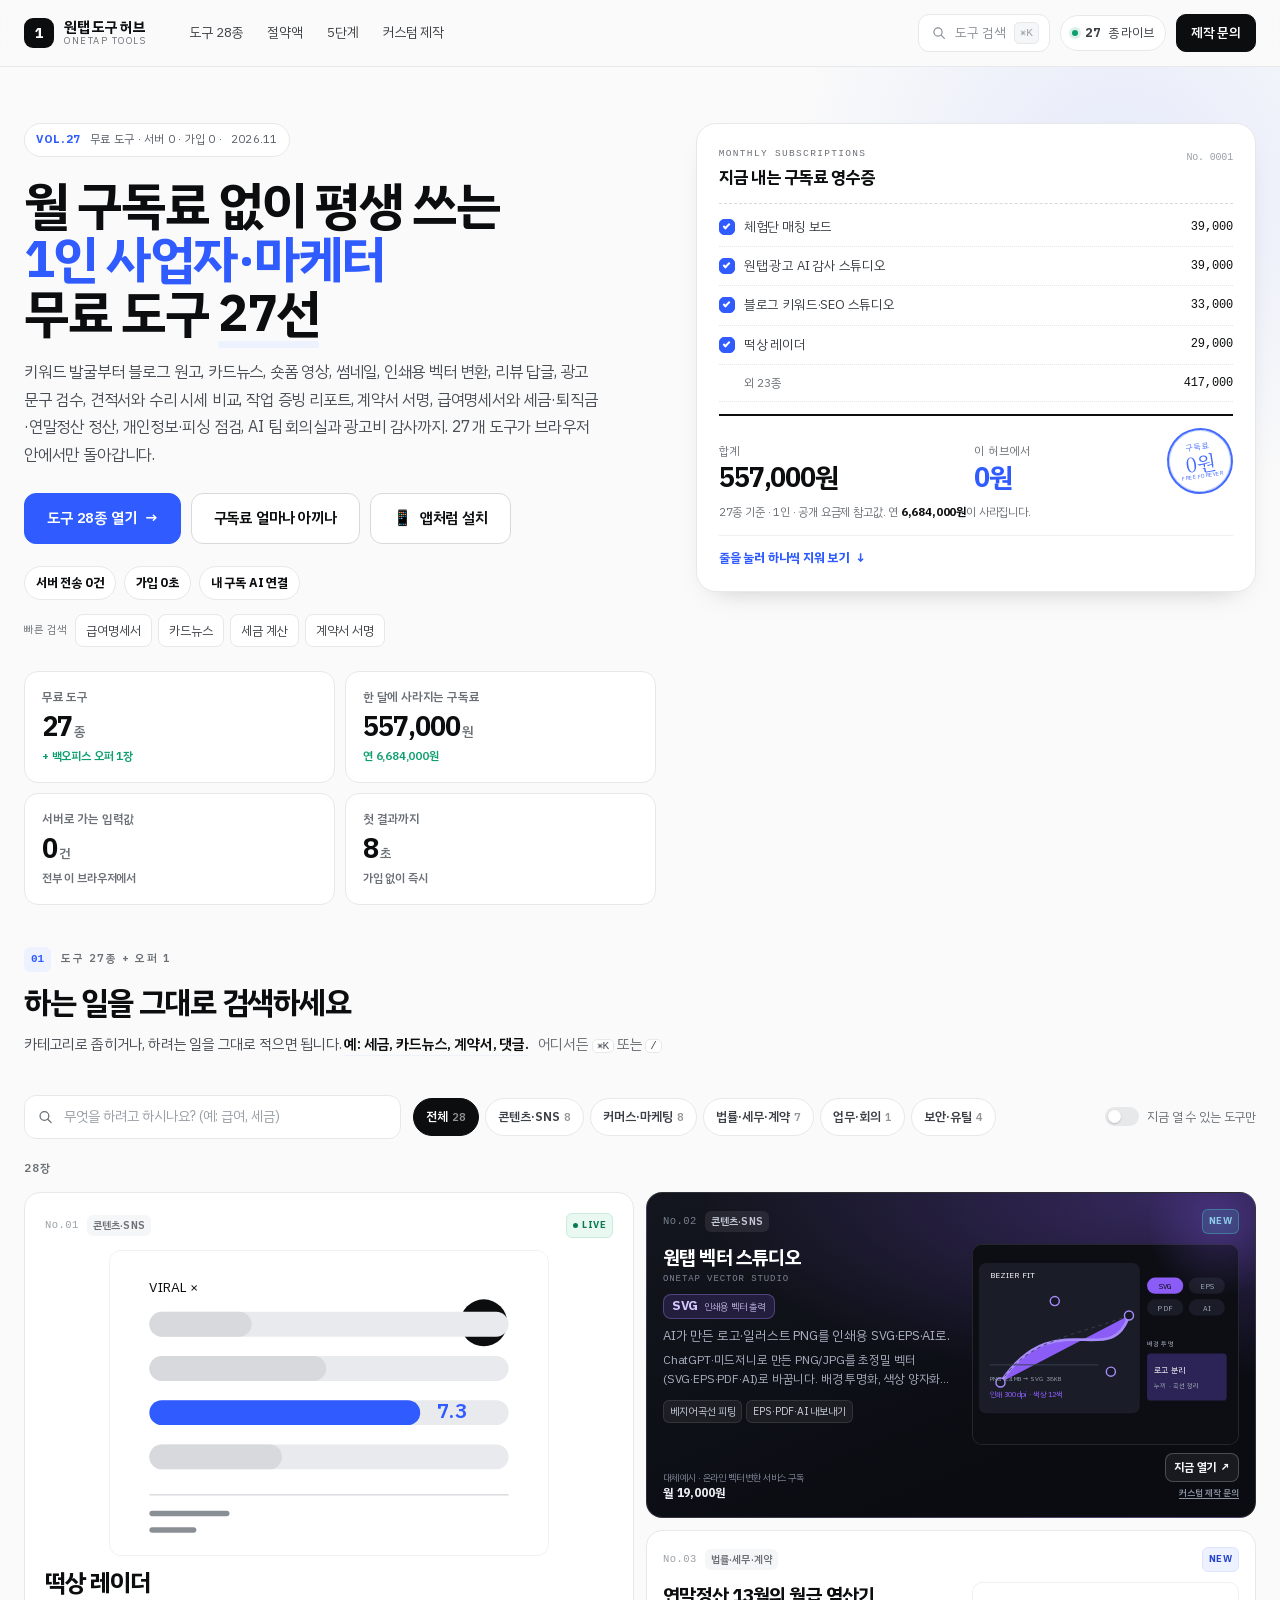
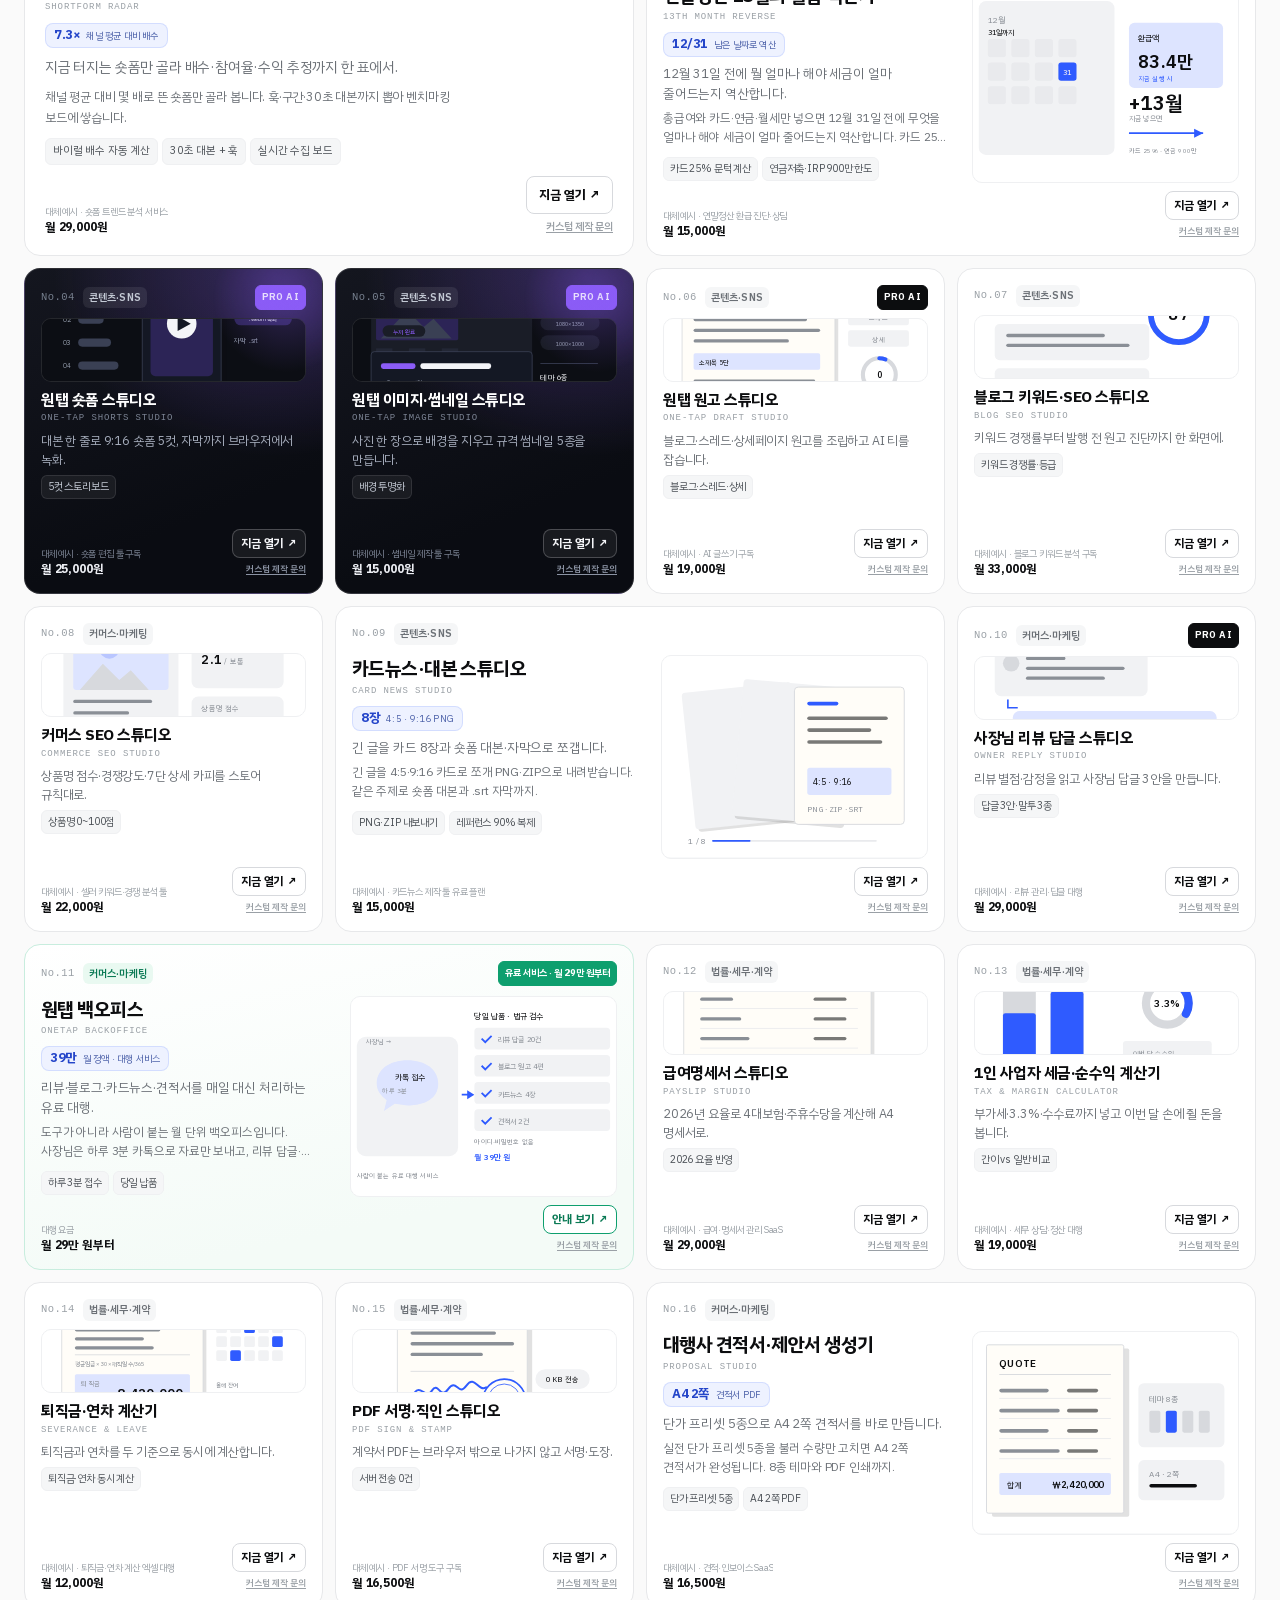
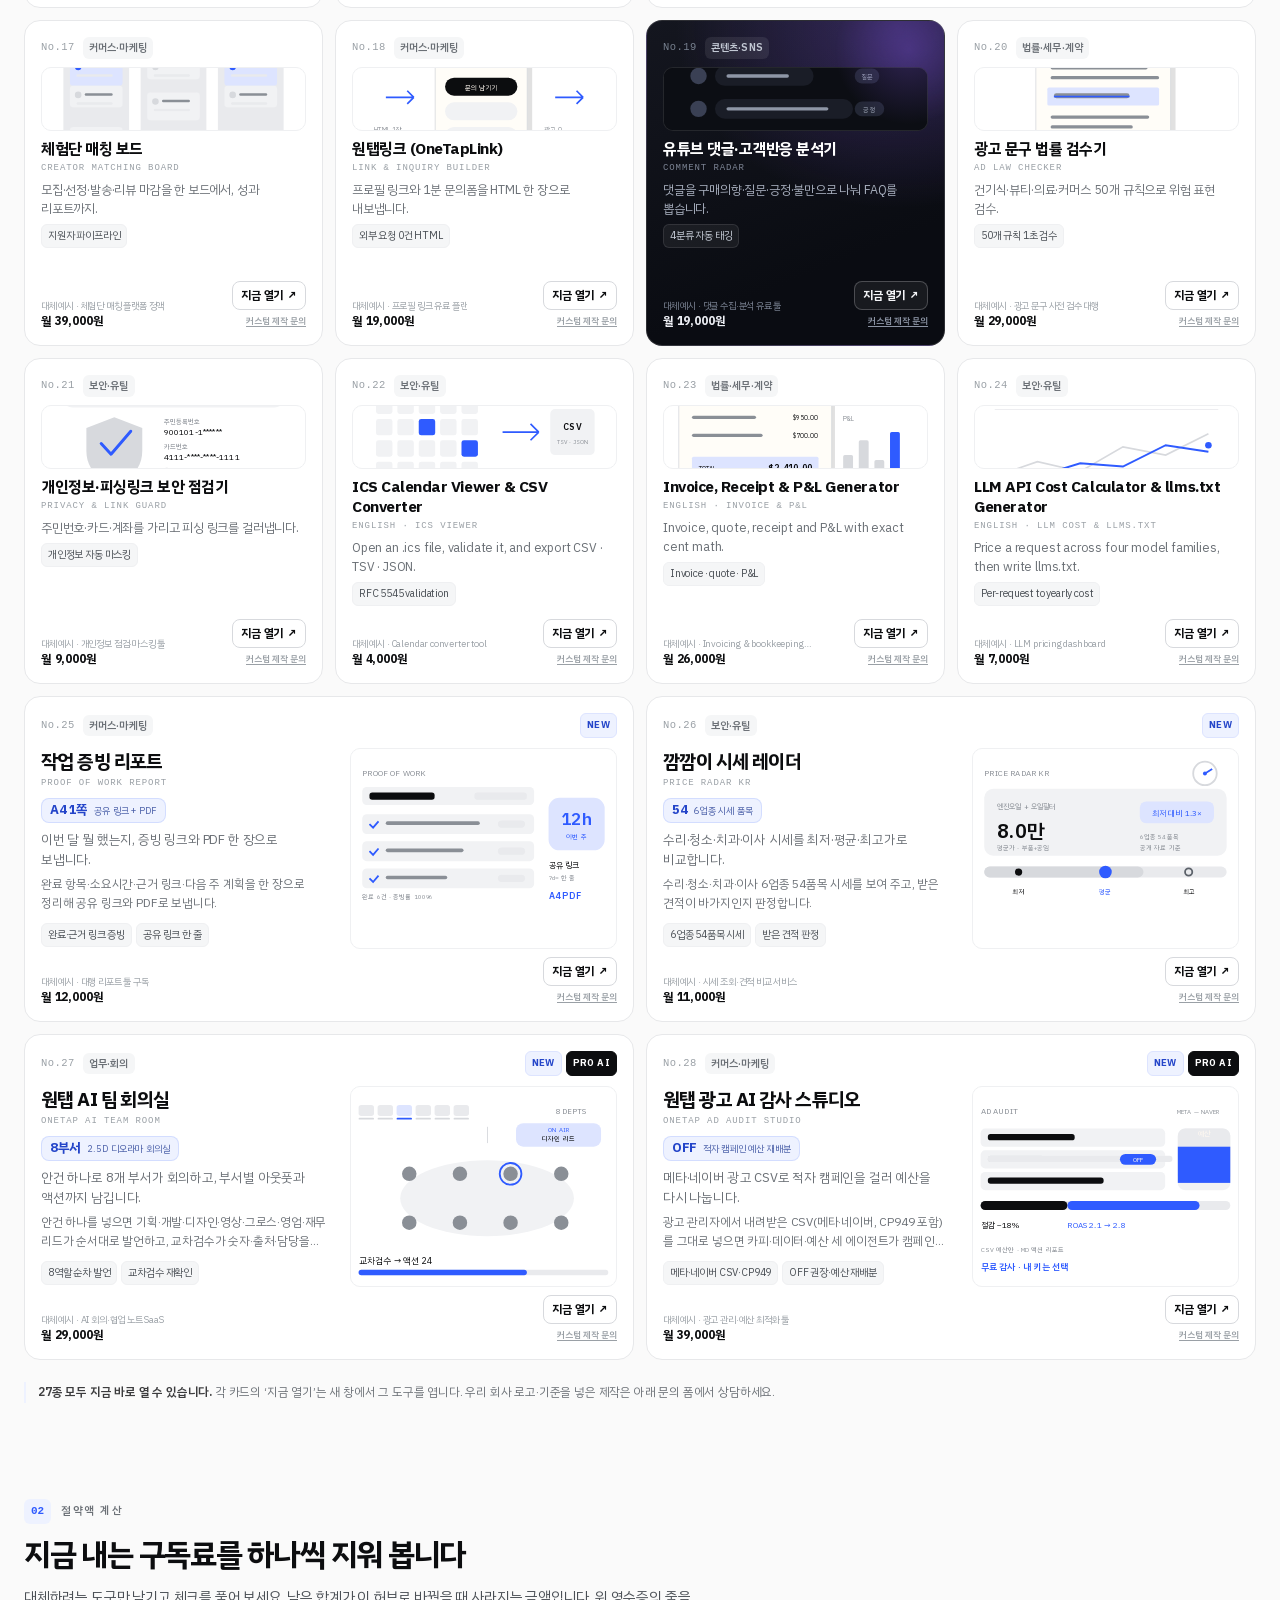
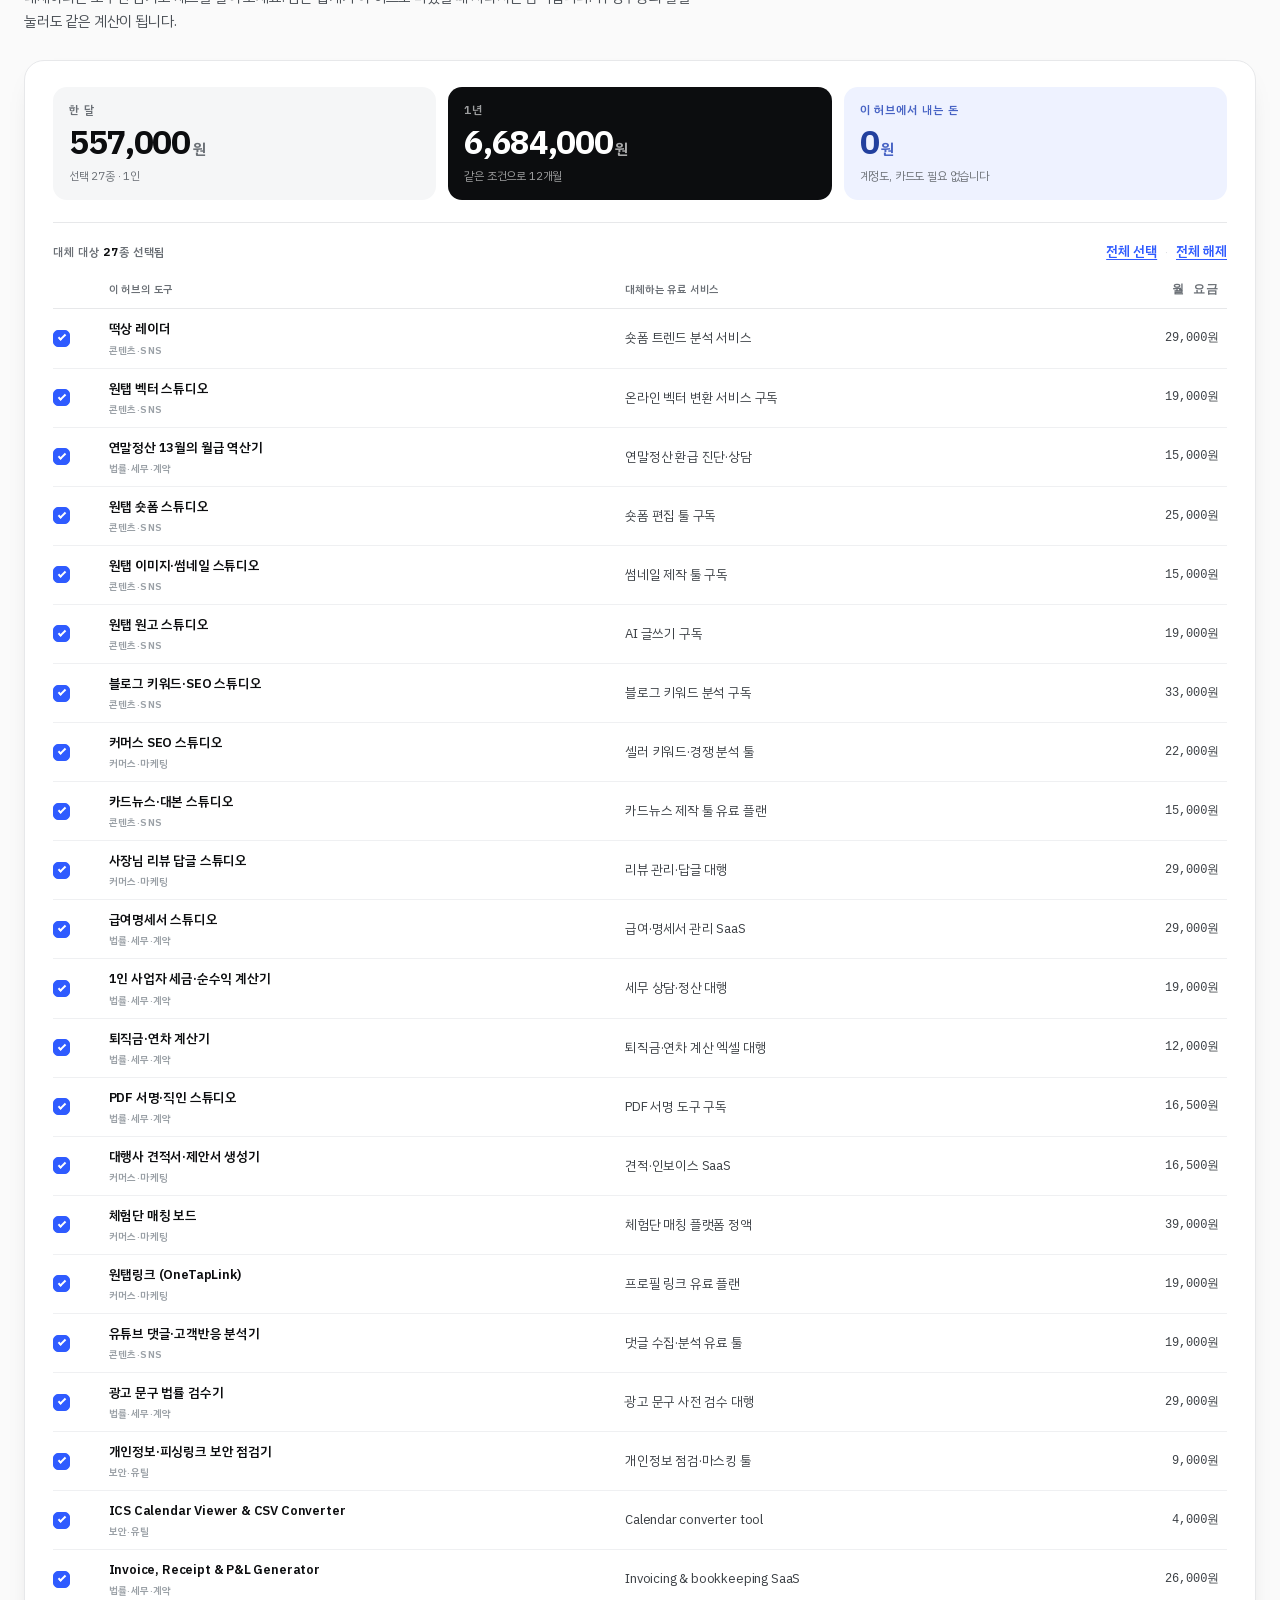
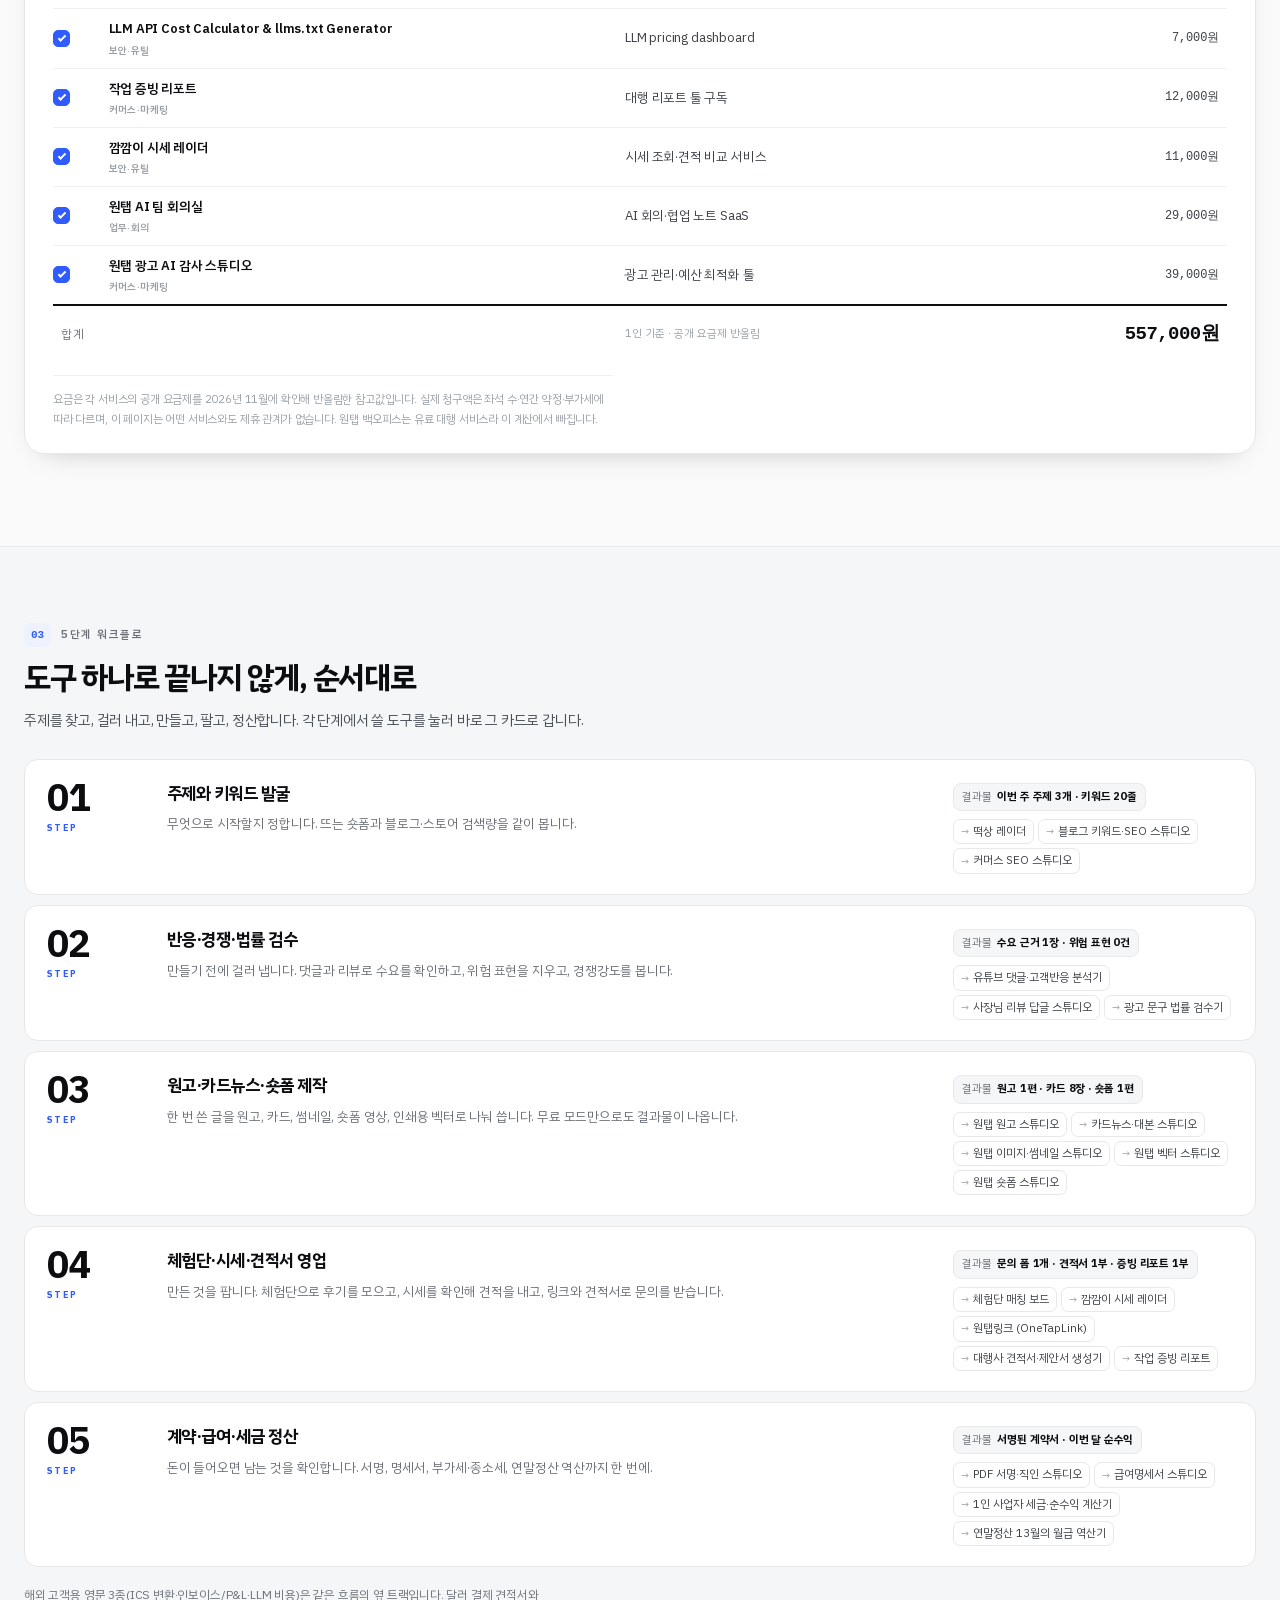
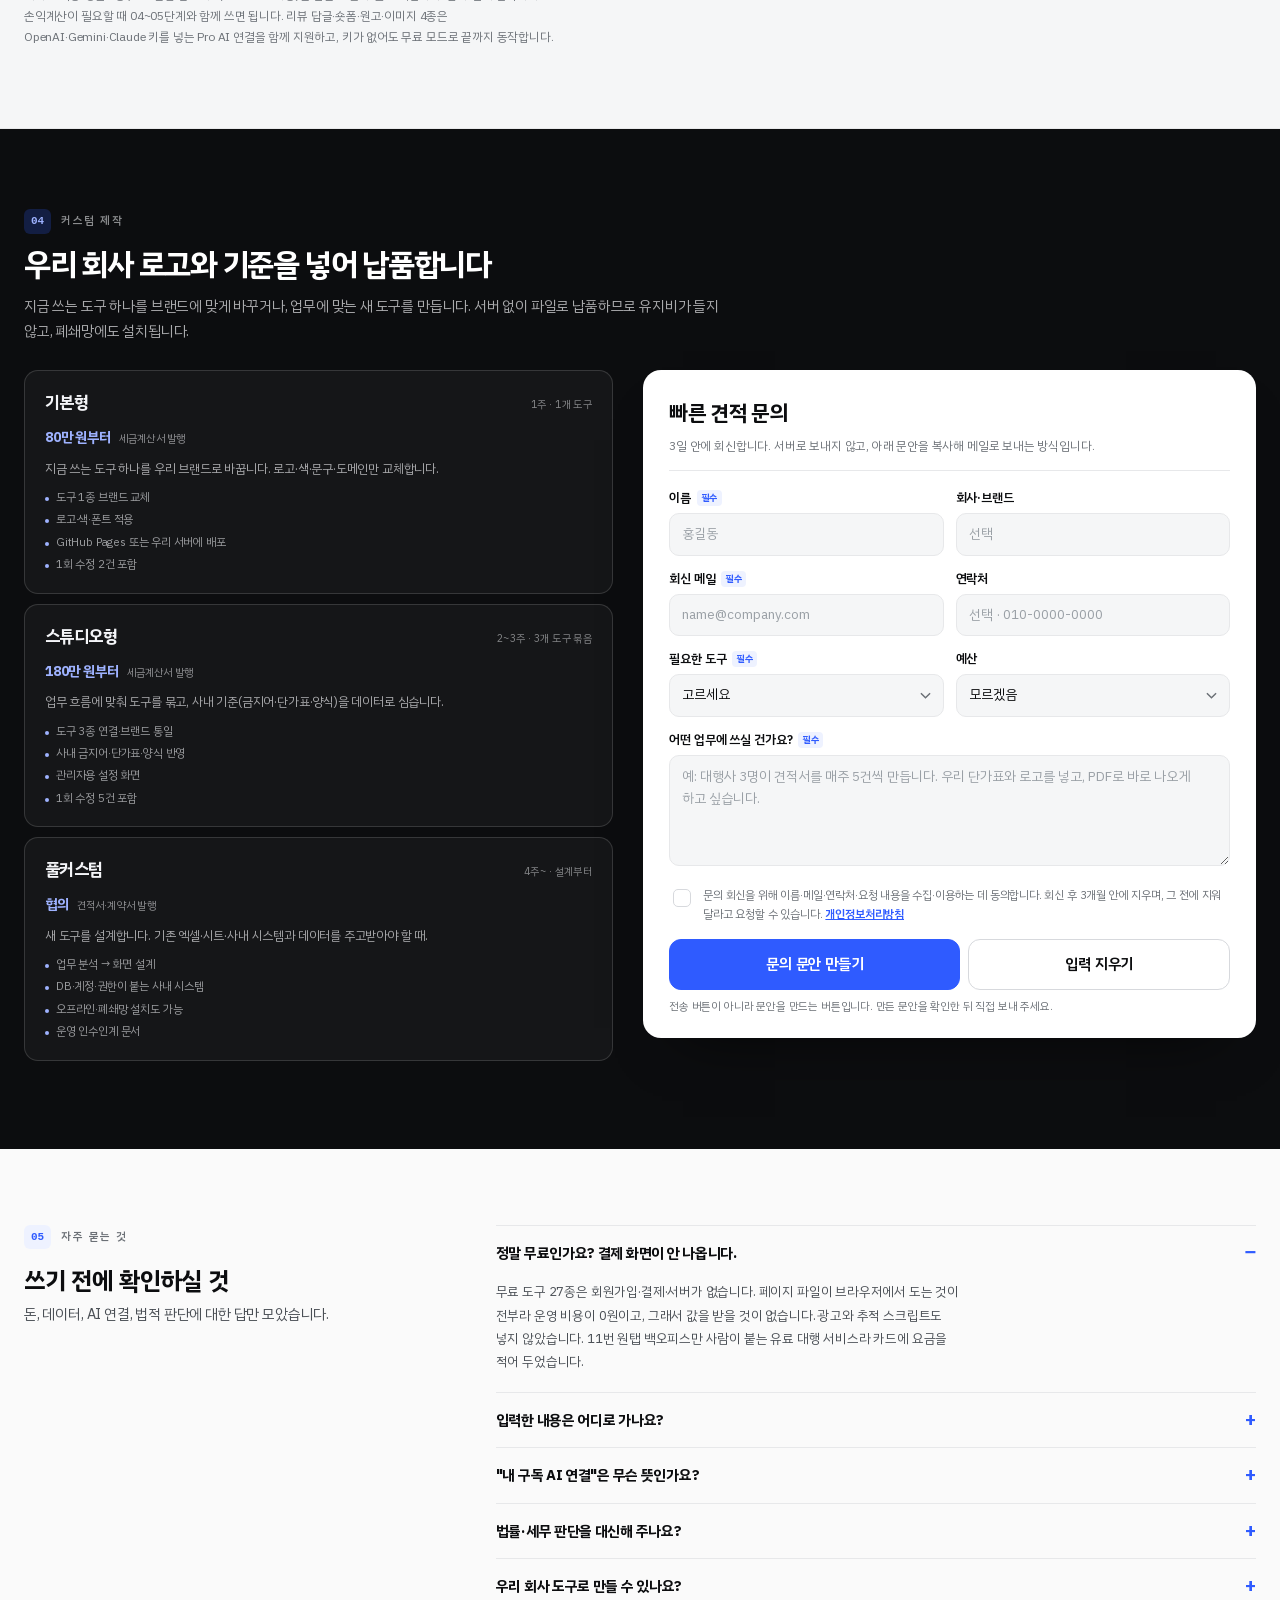
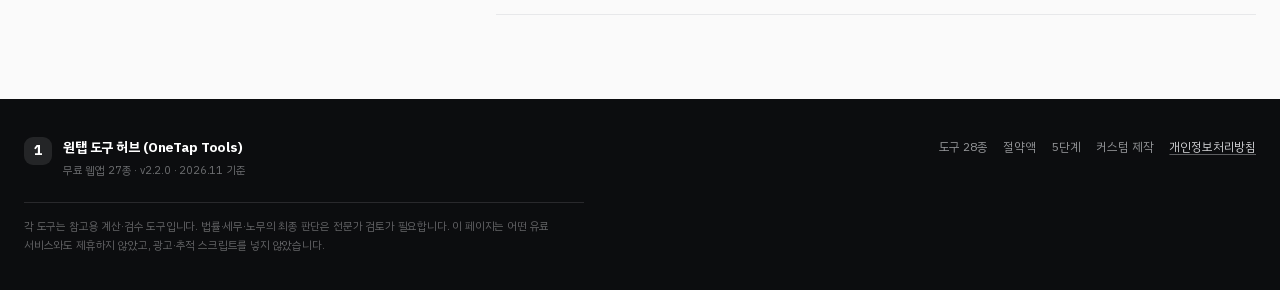
==== index.html @ 9ace31e1 "feat(portal-hub): 27·28호기 팀 회의실·광고 감사 추가 (28장) · 업무·회의 카테고리" ====
<!DOCTYPE html>
<html lang="ko">
<head>
<meta charset="utf-8">
<meta name="viewport" content="width=device-width, initial-scale=1, viewport-fit=cover">
<title>무료 도구 27선 — 1인 사업자·마케터 웹툴 모음 | 원탭 도구 허브</title>
<meta name="description" content="키워드 발굴부터 블로그 원고, 카드뉴스, 숏폼 영상, 썸네일, 인쇄용 벡터 변환, 리뷰 답글, 광고 문구 검수, 견적서, 시세 비교, 작업 증빙 리포트, PDF 서명, 급여명세서, 세금·퇴직금·연말정산 계산, 개인정보·피싱 점검, AI 팀 회의실과 광고비 감사까지. 서버 전송 0건·가입 0초·구독료 0원으로 쓰는 무료 웹앱 27종을 한곳에 모았습니다.">
<meta name="keywords" content="무료 웹툴, 무료 도구 모음, 1인 사업자 도구, 마케터 무료 툴, 카드뉴스 만들기, 블로그 키워드 분석, 상세페이지 카피, 블로그 원고 쓰기, 숏폼 영상 만들기, 유튜브 썸네일 만들기, 벡터 변환, 리뷰 답글, 광고 문구 검수, 견적서 양식, 시세 조회, 작업 증빙 리포트, PDF 서명, 급여명세서, 부가세 계산기, 연말정산 계산기, 퇴직금 계산기, 연차 계산기, 피싱 링크 검사">
<meta name="robots" content="index, follow">
<meta name="color-scheme" content="light">
<meta name="theme-color" content="#FAFAFA">
<link rel="canonical" href="https://marcj81.github.io/portal-hub/">
<meta property="og:type" content="website">
<meta property="og:site_name" content="원탭 도구 허브 (OneTap Tools)">
<meta property="og:title" content="월 구독료 없이 평생 쓰는 무료 도구 27선">
<meta property="og:description" content="서버 전송 0건 · 가입 0초 · 내 구독 AI 연결. 1인 사업자와 마케터를 위한 무료 웹앱 27종.">
<meta property="og:url" content="https://marcj81.github.io/portal-hub/">
<meta property="og:locale" content="ko_KR">
<meta name="twitter:card" content="summary">
<link rel="icon" href="assets/favicon.svg" type="image/svg+xml">
<link rel="manifest" href="./manifest.webmanifest">
<link rel="apple-touch-icon" sizes="180x180" href="./assets/icons/apple-touch-icon.png">
<meta name="apple-mobile-web-app-capable" content="yes">
<meta name="mobile-web-app-capable" content="yes">
<meta name="apple-mobile-web-app-status-bar-style" content="default">
<meta name="apple-mobile-web-app-title" content="원탭도구">
<meta name="application-name" content="원탭 도구 허브">
<script type="application/ld+json">
{
  "@context": "https://schema.org",
  "@graph": [
    {
      "@type": "WebSite",
      "name": "원탭 도구 허브 (OneTap Tools)",
      "url": "https://marcj81.github.io/portal-hub/",
      "inLanguage": "ko",
      "description": "서버·가입·구독 없이 브라우저에서 도는 무료 웹앱 27종의 통합 안내 페이지."
    },
    {
      "@type": "ItemList",
      "name": "무료 웹앱 27종 + 백오피스 오퍼",
      "numberOfItems": 28,
      "itemListElement": [
        { "@type": "ListItem", "position": 1, "name": "떡상 레이더", "url": "https://marcj81.github.io/shortform-radar/" },
        { "@type": "ListItem", "position": 2, "name": "원탭 벡터 스튜디오", "url": "https://marcj81.github.io/ai-vector-studio/" },
        { "@type": "ListItem", "position": 3, "name": "연말정산 13월의 월급 역산기", "url": "https://marcj81.github.io/yearend-tax-reverse/" },
        { "@type": "ListItem", "position": 4, "name": "원탭 숏폼 스튜디오", "url": "https://marcj81.github.io/shorts-video-studio/" },
        { "@type": "ListItem", "position": 5, "name": "원탭 이미지·썸네일 스튜디오", "url": "https://marcj81.github.io/ai-image-studio/" },
        { "@type": "ListItem", "position": 6, "name": "원탭 원고 스튜디오", "url": "https://marcj81.github.io/ai-writer-studio/" },
        { "@type": "ListItem", "position": 7, "name": "블로그 키워드·SEO 스튜디오", "url": "https://marcj81.github.io/blog-seo-studio/" },
        { "@type": "ListItem", "position": 8, "name": "커머스 SEO 스튜디오", "url": "https://marcj81.github.io/commerce-seo-studio/" },
        { "@type": "ListItem", "position": 9, "name": "카드뉴스·대본 스튜디오", "url": "https://marcj81.github.io/cardnews-script-studio/" },
        { "@type": "ListItem", "position": 10, "name": "사장님 리뷰 답글 스튜디오", "url": "https://marcj81.github.io/review-reply-studio/" },
        { "@type": "ListItem", "position": 11, "name": "원탭 백오피스", "url": "https://marcj81.github.io/ai-backoffice-offer/" },
        { "@type": "ListItem", "position": 12, "name": "급여명세서 스튜디오", "url": "https://marcj81.github.io/payslip-calculator/" },
        { "@type": "ListItem", "position": 13, "name": "1인 사업자 세금·순수익 계산기", "url": "https://marcj81.github.io/tax-margin-calculator/" },
        { "@type": "ListItem", "position": 14, "name": "퇴직금·연차 계산기", "url": "https://marcj81.github.io/severance-leave-calculator/" },
        { "@type": "ListItem", "position": 15, "name": "PDF 서명·직인 스튜디오", "url": "https://marcj81.github.io/pdf-sign-stamp/" },
        { "@type": "ListItem", "position": 16, "name": "대행사 견적서·제안서 생성기", "url": "https://marcj81.github.io/agency-proposal-maker/" },
        { "@type": "ListItem", "position": 17, "name": "체험단 매칭 보드", "url": "https://marcj81.github.io/influencer-campaign-board/" },
        { "@type": "ListItem", "position": 18, "name": "원탭링크 (OneTapLink)", "url": "https://marcj81.github.io/onetaplink-studio/" },
        { "@type": "ListItem", "position": 19, "name": "유튜브 댓글·고객반응 분석기", "url": "https://marcj81.github.io/youtube-comment-analyzer/" },
        { "@type": "ListItem", "position": 20, "name": "광고 문구 법률 검수기", "url": "https://marcj81.github.io/ad-law-checker/" },
        { "@type": "ListItem", "position": 21, "name": "개인정보·피싱링크 보안 점검기", "url": "https://marcj81.github.io/privacy-security-guard/" },
        { "@type": "ListItem", "position": 22, "name": "ICS Calendar Viewer & CSV Converter", "url": "https://marcj81.github.io/ics-viewer-online/" },
        { "@type": "ListItem", "position": 23, "name": "Invoice, Receipt & P&L Generator", "url": "https://marcj81.github.io/invoice-receipt-pl-generator/" },
        { "@type": "ListItem", "position": 24, "name": "LLM API Cost Calculator & llms.txt Generator", "url": "https://marcj81.github.io/llm-cost-llms-txt/" },
        { "@type": "ListItem", "position": 25, "name": "작업 증빙 리포트", "url": "https://marcj81.github.io/proof-of-work-report/" },
        { "@type": "ListItem", "position": 26, "name": "깜깜이 시세 레이더", "url": "https://marcj81.github.io/price-radar-kr/" },
        { "@type": "ListItem", "position": 27, "name": "원탭 AI 팀 회의실", "url": "https://marcj81.github.io/onetap-team-room/" },
        { "@type": "ListItem", "position": 28, "name": "원탭 광고 AI 감사 스튜디오", "url": "https://marcj81.github.io/onetap-ad-audit/" }
      ]
    },
    {
      "@type": "FAQPage",
      "mainEntity": [
        {
          "@type": "Question",
          "name": "정말 무료인가요?",
          "acceptedAnswer": { "@type": "Answer", "text": "무료 도구 27종은 회원가입·결제·서버가 없습니다. 페이지 파일이 브라우저에서 도는 것이 전부라 운영 비용이 0원이고, 그래서 받을 값이 없습니다. 광고와 추적 스크립트도 넣지 않았습니다. 백오피스 카드만 사람이 붙는 유료 대행 서비스입니다." }
        },
        {
          "@type": "Question",
          "name": "입력한 내용은 어디로 저장되나요?",
          "acceptedAnswer": { "@type": "Answer", "text": "서버로 전송되지 않습니다. 입력값은 이 브라우저의 localStorage에만 남고 다른 기기와 동기화되지 않습니다. 기록을 지우면 함께 사라지므로 중요한 값은 JSON으로 백업하세요." }
        },
        {
          "@type": "Question",
          "name": "법률·세무 판단을 대신해 주나요?",
          "acceptedAnswer": { "@type": "Answer", "text": "아닙니다. 공개된 규정과 요율을 규칙으로 옮긴 참고 도구입니다. 최종 판단과 신고는 변호사·세무사 등 전문가 검토가 필요합니다." }
        }
      ]
    }
  ]
}
</script>
<link rel="preload" href="assets/fonts/plexkr-Regular.woff2" as="font" type="font/woff2" crossorigin>
<link rel="preload" href="assets/fonts/plexkr-Bold.woff2" as="font" type="font/woff2" crossorigin>
<link rel="preload" href="assets/fonts/hub-serif.woff2" as="font" type="font/woff2" crossorigin>
<link rel="stylesheet" href="styles.css">
</head>
<body>
<a class="skip" href="#tools">도구 목록으로 바로 가기</a>

<header class="topbar" id="top">
  <div class="topbar-in">
    <a class="brand" href="#top" aria-label="원탭 도구 허브, 맨 위로">
      <span class="brand-mark" aria-hidden="true">1</span>
      <span class="brand-text">
        <strong>원탭 도구 허브</strong>
        <em>OneTap Tools</em>
      </span>
    </a>
    <nav class="nav" aria-label="주요 섹션">
      <a href="#tools">도구 28종</a>
      <a href="#savings">절약액</a>
      <a href="#workflow">5단계</a>
      <a href="#b2b">커스텀 제작</a>
    </nav>
    <div class="topbar-cta">
      <button class="search-trigger" id="search-trigger" type="button" aria-controls="search-input" title="도구 검색으로 이동 (⌘K 또는 /)">
        <svg viewBox="0 0 24 24" aria-hidden="true" class="search-icon"><circle cx="10.5" cy="10.5" r="6.2"/><path d="M15.2 15.2 20 20"/></svg>
        <span class="search-trigger-label">도구 검색</span>
        <kbd>⌘K</kbd>
      </button>
      <span class="live-pill" id="live-pill"><i aria-hidden="true"></i><b>27</b>종 라이브</span>
      <a class="btn btn-sm" href="#b2b">제작 문의</a>
    </div>
  </div>
</header>

<main>
  <!-- ===================================================== HERO -->
  <section class="hero" aria-labelledby="hero-title">
    <div class="wrap hero-grid">
      <div class="hero-main">
        <p class="kicker">
          <span class="kicker-vol">VOL.27</span>
          무료 도구 · 서버 0 · 가입 0 · <time datetime="2026-11-23">2026.11</time>
        </p>
        <h1 id="hero-title">월 구독료 없이 평생 쓰는<br><em>1인 사업자·마케터</em><br>무료 도구 <span class="mark">27선</span></h1>
        <p class="lead">
          키워드 발굴부터 블로그 원고, 카드뉴스, 숏폼 영상, 썸네일, 인쇄용 벡터 변환,
          리뷰 답글, 광고 문구 검수, 견적서와 수리 시세 비교, 작업 증빙 리포트, 계약서 서명,
          급여명세서와 세금·퇴직금·연말정산 정산, 개인정보·피싱 점검, AI 팀 회의실과 광고비 감사까지. 27개 도구가 브라우저 안에서만 돌아갑니다.
        </p>
        <div class="hero-actions">
          <a class="btn btn-accent btn-lg" href="#tools">도구 28종 열기 <span aria-hidden="true">→</span></a>
          <a class="btn btn-ghost btn-lg" href="#savings">구독료 얼마나 아끼나</a>
          <button class="btn btn-lg install-btn" id="install-app" type="button"
                  aria-haspopup="dialog" aria-controls="install-modal"
                  title="폰 바탕화면에 앱 아이콘으로 설치합니다"><span class="install-glyph" aria-hidden="true">📱</span> 앱처럼 설치</button>
        </div>
        <ul class="promises" aria-label="세 가지 약속">
          <li><b>서버 전송 0건</b><span>입력값은 이 브라우저에만</span></li>
          <li><b>가입 0초</b><span>링크를 열면 바로 계산</span></li>
          <li><b>내 구독 AI 연결</b><span>쓰던 ChatGPT·Claude·Gemini로</span></li>
        </ul>
        <p class="quick">
          <span class="quick-label">빠른 검색</span>
          <button type="button" class="quick-tag" data-quick="급여">급여명세서</button>
          <button type="button" class="quick-tag" data-quick="카드뉴스">카드뉴스</button>
          <button type="button" class="quick-tag" data-quick="세금">세금 계산</button>
          <button type="button" class="quick-tag" data-quick="계약서">계약서 서명</button>
        </p>
      </div>

      <!-- 영수증: 선택한 도구의 유료 대체 요금. 줄을 눌러 하나씩 지워 볼 수 있는 타일 -->
      <aside class="receipt" aria-labelledby="receipt-title">
        <div class="receipt-head">
          <div>
            <p class="receipt-kicker">MONTHLY SUBSCRIPTIONS</p>
            <h2 id="receipt-title">지금 내는 구독료 영수증</h2>
          </div>
          <span class="receipt-no" aria-hidden="true">No. 0001</span>
        </div>
        <ul class="receipt-lines" id="receipt-lines"></ul>
        <div class="receipt-sum">
          <div class="receipt-fig">
            <span>합계</span>
            <strong id="receipt-total">0원</strong>
          </div>
          <div class="receipt-fig receipt-zero">
            <span>이 허브에서</span>
            <strong>0원</strong>
          </div>
          <span class="stamp" aria-hidden="true">
            <span>구독료</span>
            <b>0원</b>
            <em>FREE FOREVER</em>
          </span>
        </div>
        <p class="receipt-note">
          <span id="receipt-count">27종</span> 기준 · 1인 · 공개 요금제 참고값.
          <span class="nowrap">연 <b id="receipt-yearly">0원</b>이 사라집니다.</span>
        </p>
        <a class="receipt-cta" href="#savings">줄을 눌러 하나씩 지워 보기 <span aria-hidden="true">↓</span></a>
      </aside>

      <div class="stats" aria-label="한눈에 보는 숫자">
        <div class="stat">
          <p>무료 도구</p>
          <b><span id="stat-tools">27</span><small>종</small></b>
          <span class="delta">+ 백오피스 오퍼 1장</span>
        </div>
        <div class="stat">
          <p>한 달에 사라지는 구독료</p>
          <b><span id="stat-month">0</span><small>원</small></b>
          <span class="delta">연 <span id="stat-year">0</span>원</span>
        </div>
        <div class="stat">
          <p>서버로 가는 입력값</p>
          <b>0<small>건</small></b>
          <span class="delta">전부 이 브라우저에서</span>
        </div>
        <div class="stat">
          <p>첫 결과까지</p>
          <b>8<small>초</small></b>
          <span class="delta">가입 없이 즉시</span>
        </div>
      </div>
    </div>
  </section>

  <!-- ===================================================== TOOLS -->
  <section class="tools" id="tools" aria-labelledby="tools-title">
    <div class="wrap">
      <div class="sec-head">
        <p class="sec-no"><span>01</span> 도구 27종 + 오퍼 1</p>
        <h2 id="tools-title">하는 일을 그대로 검색하세요</h2>
        <p class="sec-lead">
          카테고리로 좁히거나, 하려는 일을 그대로 적으면 됩니다.
          <span class="sub-strong">예: 세금, 카드뉴스, 계약서, 댓글.</span>
          <span class="kbd-hint">어디서든 <kbd>⌘K</kbd> 또는 <kbd>/</kbd></span>
        </p>
      </div>

      <div class="filter-bar" id="filter-bar">
        <div class="search-wrap">
          <label class="sr-only" for="search-input">도구 검색</label>
          <svg class="search-icon" viewBox="0 0 24 24" aria-hidden="true"><circle cx="10.5" cy="10.5" r="6.2"/><path d="M15.2 15.2 20 20"/></svg>
          <input id="search-input" type="search" inputmode="search" autocomplete="off"
                 placeholder="무엇을 하려고 하시나요? (예: 급여, 세금)" aria-describedby="result-count">
          <button class="search-clear" id="search-clear" type="button" aria-label="검색어 지우기" hidden>×</button>
        </div>
        <div class="chips" id="filter-chips" role="group" aria-label="카테고리 필터"></div>
        <label class="switch">
          <input type="checkbox" id="live-only">
          <span class="switch-track" aria-hidden="true"><span class="switch-dot"></span></span>
          <span class="switch-label">지금 열 수 있는 도구만</span>
        </label>
      </div>

      <p class="result-line" id="result-count" role="status" aria-live="polite">28장</p>
      <div class="bento" id="app-grid"></div>
      <p class="empty" id="empty-state" hidden>
        검색어에 맞는 도구가 없습니다. <button type="button" class="link-btn" id="empty-reset">전체 28장 보기</button>
      </p>

      <p class="tools-note">
        <b id="status-line">27종 모두 지금 바로 열 수 있습니다.</b>
        각 카드의 ‘지금 열기’는 새 창에서 그 도구를 엽니다. 우리 회사 로고·기준을 넣은 제작은 아래 문의 폼에서 상담하세요.
      </p>
    </div>
  </section>

  <!-- ===================================================== SAVINGS -->
  <section class="savings" id="savings" aria-labelledby="savings-title">
    <div class="wrap">
      <div class="sec-head">
        <p class="sec-no"><span>02</span> 절약액 계산</p>
        <h2 id="savings-title">지금 내는 구독료를 하나씩 지워 봅니다</h2>
        <p class="sec-lead">
          대체하려는 도구만 남기고 체크를 풀어 보세요. 남은 합계가 이 허브로 바꿨을 때 사라지는 금액입니다.
          위 영수증의 줄을 눌러도 같은 계산이 됩니다.
        </p>
      </div>

      <div class="savings-panel">
        <div class="savings-figures">
          <div class="fig">
            <p class="fig-label">한 달</p>
            <p class="fig-value"><span id="sum-monthly">0</span><small>원</small></p>
            <p class="fig-sub" id="sum-monthly-sub">선택 27종 · 1인</p>
          </div>
          <div class="fig fig-accent">
            <p class="fig-label">1년</p>
            <p class="fig-value"><span id="sum-yearly">0</span><small>원</small></p>
            <p class="fig-sub">같은 조건으로 12개월</p>
          </div>
          <div class="fig fig-ghost">
            <p class="fig-label">이 허브에서 내는 돈</p>
            <p class="fig-value">0<small>원</small></p>
            <p class="fig-sub">계정도, 카드도 필요 없습니다</p>
          </div>
        </div>

        <div class="table-tools">
          <p class="table-cap">대체 대상 <b id="pick-count">27</b>종 선택됨</p>
          <div class="table-actions">
            <button type="button" class="link-btn" id="pick-all">전체 선택</button>
            <span aria-hidden="true">·</span>
            <button type="button" class="link-btn" id="pick-none">전체 해제</button>
          </div>
        </div>

        <table class="savings-table">
          <caption class="sr-only">도구별 유료 대체 서비스와 월 요금</caption>
          <thead>
            <tr>
              <th scope="col" class="col-check"><span class="sr-only">선택</span></th>
              <th scope="col">이 허브의 도구</th>
              <th scope="col">대체하는 유료 서비스</th>
              <th scope="col" class="col-price">월 요금</th>
            </tr>
          </thead>
          <tbody id="savings-body"></tbody>
          <tfoot>
            <tr>
              <td colspan="2">합계</td>
              <td class="foot-note">1인 기준 · 공개 요금제 반올림</td>
              <td class="col-price"><strong id="savings-foot">0원</strong></td>
            </tr>
          </tfoot>
        </table>

        <p class="savings-note">
          요금은 각 서비스의 공개 요금제를 2026년 11월에 확인해 반올림한 참고값입니다.
          실제 청구액은 좌석 수·연간 약정·부가세에 따라 다르며, 이 페이지는 어떤 서비스와도 제휴 관계가 없습니다.
          원탭 백오피스는 유료 대행 서비스라 이 계산에서 빠집니다.
        </p>
      </div>
    </div>
  </section>

  <!-- ===================================================== WORKFLOW -->
  <section class="workflow" id="workflow" aria-labelledby="workflow-title">
    <div class="wrap">
      <div class="sec-head">
        <p class="sec-no"><span>03</span> 5단계 워크플로</p>
        <h2 id="workflow-title">도구 하나로 끝나지 않게, 순서대로</h2>
        <p class="sec-lead">
          주제를 찾고, 걸러 내고, 만들고, 팔고, 정산합니다. 각 단계에서 쓸 도구를 눌러 바로 그 카드로 갑니다.
        </p>
      </div>
      <ol class="steps" id="workflow-list"></ol>
      <p class="workflow-note">
        해외 고객용 영문 3종(ICS 변환·인보이스/P&amp;L·LLM 비용)은 같은 흐름의 옆 트랙입니다.
        달러 결제 견적서와 손익계산이 필요할 때 04~05단계와 함께 쓰면 됩니다.
        리뷰 답글·숏폼·원고·이미지 4종은 OpenAI·Gemini·Claude 키를 넣는 Pro AI 연결을 함께 지원하고,
        키가 없어도 무료 모드로 끝까지 동작합니다.
      </p>
    </div>
  </section>

  <!-- ===================================================== B2B -->
  <section class="b2b" id="b2b" aria-labelledby="b2b-title">
    <div class="wrap">
      <div class="sec-head sec-head-dark">
        <p class="sec-no"><span>04</span> 커스텀 제작</p>
        <h2 id="b2b-title">우리 회사 로고와 기준을 넣어 납품합니다</h2>
        <p class="sec-lead">
          지금 쓰는 도구 하나를 브랜드에 맞게 바꾸거나, 업무에 맞는 새 도구를 만듭니다.
          서버 없이 파일로 납품하므로 유지비가 들지 않고, 폐쇄망에도 설치됩니다.
        </p>
      </div>

      <div class="b2b-grid">
        <div class="tiers" id="tier-grid"></div>

        <form class="inquiry" id="lead-form" novalidate>
          <div class="lead-head">
            <h3>빠른 견적 문의</h3>
            <p>3일 안에 회신합니다. 서버로 보내지 않고, 아래 문안을 복사해 메일로 보내는 방식입니다.</p>
          </div>

          <div class="field-row">
            <div class="field">
              <label for="f-name">이름 <span class="req">필수</span></label>
              <input id="f-name" name="name" type="text" autocomplete="name" maxlength="40" placeholder="홍길동" aria-describedby="e-name">
              <p class="err" id="e-name" role="alert"></p>
            </div>
            <div class="field">
              <label for="f-org">회사·브랜드</label>
              <input id="f-org" name="org" type="text" autocomplete="organization" maxlength="60" placeholder="선택">
              <p class="err" id="e-org" role="alert"></p>
            </div>
          </div>

          <div class="field-row">
            <div class="field">
              <label for="f-email">회신 메일 <span class="req">필수</span></label>
              <input id="f-email" name="email" type="email" autocomplete="email" inputmode="email" maxlength="80" placeholder="name@company.com" aria-describedby="e-email">
              <p class="err" id="e-email" role="alert"></p>
            </div>
            <div class="field">
              <label for="f-phone">연락처</label>
              <input id="f-phone" name="phone" type="tel" autocomplete="tel" inputmode="tel" maxlength="24" placeholder="선택 · 010-0000-0000" aria-describedby="e-phone">
              <p class="err" id="e-phone" role="alert"></p>
            </div>
          </div>

          <div class="field-row">
            <div class="field">
              <label for="f-tool">필요한 도구 <span class="req">필수</span></label>
              <select id="f-tool" name="tool" aria-describedby="e-tool">
                <option value="">고르세요</option>
              </select>
              <p class="err" id="e-tool" role="alert"></p>
            </div>
            <div class="field">
              <label for="f-budget">예산</label>
              <select id="f-budget" name="budget">
                <option value="">모르겠음</option>
                <option value="100만 원 이하">100만 원 이하</option>
                <option value="100~300만 원">100~300만 원</option>
                <option value="300~1,000만 원">300~1,000만 원</option>
                <option value="1,000만 원 이상">1,000만 원 이상</option>
              </select>
              <p class="err" id="e-budget" role="alert"></p>
            </div>
          </div>

          <div class="field">
            <label for="f-message">어떤 업무에 쓰실 건가요? <span class="req">필수</span></label>
            <textarea id="f-message" name="message" rows="4" maxlength="1200"
                      placeholder="예: 대행사 3명이 견적서를 매주 5건씩 만듭니다. 우리 단가표와 로고를 넣고, PDF로 바로 나오게 하고 싶습니다."
                      aria-describedby="e-message"></textarea>
            <p class="err" id="e-message" role="alert"></p>
          </div>

          <label class="consent">
            <input type="checkbox" id="f-consent" name="consent" aria-describedby="e-consent">
            <span>
              문의 회신을 위해 이름·메일·연락처·요청 내용을 수집·이용하는 데 동의합니다.
              회신 후 3개월 안에 지우며, 그 전에 지워 달라고 요청할 수 있습니다.
              <a href="privacy.html" target="_blank" rel="noopener">개인정보처리방침</a>
            </span>
          </label>
          <p class="err err-consent" id="e-consent" role="alert"></p>

          <div class="lead-actions">
            <button type="submit" class="btn btn-accent btn-lg" id="lead-submit">문의 문안 만들기</button>
            <button type="button" class="btn btn-lg btn-ghost-dark" id="lead-reset">입력 지우기</button>
          </div>
          <p class="lead-foot" id="lead-foot">
            전송 버튼이 아니라 문안을 만드는 버튼입니다. 만든 문안을 확인한 뒤 직접 보내 주세요.
          </p>

          <div class="lead-result" id="lead-result" hidden>
            <div class="lead-result-head">
              <h4>보낼 문안이 준비됐습니다</h4>
              <p id="lead-result-meta"></p>
            </div>
            <pre class="lead-text" id="lead-text" tabindex="0"></pre>
            <div class="lead-result-actions">
              <button type="button" class="btn" id="copy-lead">문안 복사</button>
              <a class="btn btn-ghost" id="mail-lead" href="#" hidden>메일 앱으로 보내기</a>
              <button type="button" class="link-btn" id="edit-lead">다시 고치기</button>
            </div>
            <p class="lead-result-note" id="lead-result-note"></p>
          </div>
        </form>
      </div>
    </div>
  </section>

  <!-- ===================================================== FAQ -->
  <section class="faq" id="faq" aria-labelledby="faq-title">
    <div class="wrap faq-wrap">
      <div class="faq-side">
        <p class="sec-no"><span>05</span> 자주 묻는 것</p>
        <h2 id="faq-title">쓰기 전에 확인하실 것</h2>
        <p class="sec-lead">돈, 데이터, AI 연결, 법적 판단에 대한 답만 모았습니다.</p>
      </div>
      <div class="faq-list" id="faq-list"></div>
    </div>
  </section>
</main>

<footer class="foot">
  <div class="wrap foot-in">
    <div class="foot-brand">
      <span class="brand-mark" aria-hidden="true">1</span>
      <div>
        <strong>원탭 도구 허브 (OneTap Tools)</strong>
        <p>무료 웹앱 27종 · <span id="foot-version">v2.2.0</span> · 2026.11 기준</p>
      </div>
    </div>
    <nav class="foot-nav" aria-label="바닥글">
      <a href="#tools">도구 28종</a>
      <a href="#savings">절약액</a>
      <a href="#workflow">5단계</a>
      <a href="#b2b">커스텀 제작</a>
      <a href="privacy.html">개인정보처리방침</a>
    </nav>
    <p class="foot-note">
      각 도구는 참고용 계산·검수 도구입니다. 법률·세무·노무의 최종 판단은 전문가 검토가 필요합니다.
      이 페이지는 어떤 유료 서비스와도 제휴하지 않았고, 광고·추적 스크립트를 넣지 않았습니다.
    </p>
  </div>
</footer>

<noscript>
  <p class="noscript">이 페이지는 목록과 계산을 브라우저에서 그립니다. JavaScript를 켜면 27종 도구와 절약액 계산이 보입니다.</p>
</noscript>

<div class="install-modal" id="install-modal" hidden>
  <div class="install-sheet" role="dialog" aria-modal="true" aria-labelledby="install-modal-title" aria-describedby="install-note">
    <button class="install-x" id="install-close" type="button" aria-label="설치 안내 닫기">×</button>
    <p class="install-kicker">INSTALL · 홈 화면에 추가</p>
    <h2 id="install-modal-title">폰 바탕화면에 앱처럼 설치</h2>

    <div class="install-figure" aria-hidden="true">
      <svg class="install-svg" viewBox="0 0 620 216" role="img" aria-hidden="true" focusable="false">
        <defs>
          <marker id="ins-arrow" viewBox="0 0 10 10" refX="8" refY="5" markerWidth="7" markerHeight="7" orient="auto-start-reverse">
            <path d="M0 0 L10 5 L0 10 z" fill="#2F5BFF"/>
          </marker>
        </defs>
        <!-- 1. 브라우저 아래쪽 공유 버튼 -->
        <rect x="18" y="16" width="140" height="186" rx="14" fill="#FFFFFF" stroke="#0C0D0F" stroke-width="2"/>
        <rect x="32" y="38" width="112" height="92" rx="6" fill="#F5F6F7"/>
        <line x1="42" y1="58" x2="126" y2="58" stroke="#E7E8EA" stroke-width="2"/>
        <line x1="42" y1="76" x2="112" y2="76" stroke="#E7E8EA" stroke-width="2"/>
        <line x1="42" y1="94" x2="120" y2="94" stroke="#E7E8EA" stroke-width="2"/>
        <line x1="42" y1="112" x2="98" y2="112" stroke="#E7E8EA" stroke-width="2"/>
        <line x1="18" y1="144" x2="158" y2="144" stroke="#E7E8EA" stroke-width="2"/>
        <g class="ins-share">
          <circle cx="88" cy="158" r="16" fill="#2F5BFF"/>
          <path d="M88 150 v12 M88 150 l-5 5 M88 150 l5 5" stroke="#FFFFFF" stroke-width="2.4" fill="none" stroke-linecap="round" stroke-linejoin="round"/>
          <rect x="82" y="157" width="12" height="8" rx="1.5" fill="none" stroke="#FFFFFF" stroke-width="1.8"/>
        </g>
        <text x="88" y="187" text-anchor="middle" font-size="11" fill="#6B7076">공유(□↑)</text>
        <line x1="176" y1="108" x2="214" y2="108" stroke="#2F5BFF" stroke-width="2" marker-end="url(#ins-arrow)"/>

        <!-- 2. 홈 화면에 추가 -->
        <rect x="236" y="56" width="166" height="104" rx="10" fill="#FFFFFF" stroke="#0C0D0F" stroke-width="2"/>
        <line x1="236" y1="80" x2="402" y2="80" stroke="#E7E8EA" stroke-width="2"/>
        <circle cx="250" cy="68" r="2.6" fill="#D7D9DD"/>
        <circle cx="261" cy="68" r="2.6" fill="#D7D9DD"/>
        <circle cx="272" cy="68" r="2.6" fill="#D7D9DD"/>
        <rect x="248" y="92" width="144" height="26" rx="5" fill="#EEF2FF" stroke="#2F5BFF" stroke-width="1.8"/>
        <path d="M263 105 h12 M269 99 v12" stroke="#2F5BFF" stroke-width="2" stroke-linecap="round"/>
        <text x="281" y="109.5" font-size="10.5" fill="#0C0D0F">홈 화면에 추가</text>
        <line x1="252" y1="134" x2="372" y2="134" stroke="#E7E8EA" stroke-width="2"/>
        <line x1="252" y1="147" x2="338" y2="147" stroke="#E7E8EA" stroke-width="2"/>
        <line x1="414" y1="108" x2="452" y2="108" stroke="#2F5BFF" stroke-width="2" marker-end="url(#ins-arrow)"/>

        <!-- 3. 바탕화면 아이콘 -->
        <rect x="476" y="16" width="130" height="186" rx="14" fill="#FFFFFF" stroke="#0C0D0F" stroke-width="2"/>
        <rect x="494" y="40" width="44" height="44" rx="11" fill="#0C0D0F"/>
        <text x="516" y="70" text-anchor="middle" font-size="24" font-family="PlexKR, sans-serif" font-weight="700" fill="#FFFFFF">1</text>
        <line x1="503" y1="79" x2="529" y2="79" stroke="#2F5BFF" stroke-width="2.4"/>
        <rect x="546" y="44" width="18" height="18" rx="5" fill="#F5F6F7"/>
        <rect x="574" y="44" width="18" height="18" rx="5" fill="#F5F6F7"/>
        <rect x="494" y="96" width="44" height="44" rx="11" fill="#F5F6F7" stroke="#E7E8EA" stroke-width="1.4"/>
        <rect x="546" y="98" width="18" height="18" rx="5" fill="#F5F6F7"/>
        <rect x="574" y="98" width="18" height="18" rx="5" fill="#F5F6F7"/>
        <text x="541" y="180" text-anchor="middle" font-size="11" fill="#6B7076">바탕화면</text>
      </svg>
    </div>

    <ol class="install-steps" id="install-steps"></ol>

    <div class="install-url-row">
      <label class="install-url-label" for="install-url">이 페이지 주소</label>
      <input class="install-url" id="install-url" type="text" readonly value="https://marcj81.github.io/portal-hub/">
      <button class="btn btn-sm install-copy" id="install-copy" type="button">주소 복사</button>
    </div>

    <p class="install-note" id="install-note"></p>
    <p class="install-foot"><button class="link-btn" data-close type="button">닫기</button></p>
  </div>
</div>

<script src="data.js"></script>
<script src="core.js"></script>
<script src="thumbs.js"></script>
<script src="app.js"></script>
<script src="pwa.js"></script>
</body>
</html>
---- styles.css ----
/* ============================================================================
   원탭 도구 허브 (OneTap Tools) · 스타일
   디자인: Crisp Bento(A) 기반 + 스튜디오 카드 다크 글래스(C) + 임팩트 타이포·배지(B)
     bg #FAFAFA · surface #FFFFFF · ink #0C0D0F · sub #6B7076 · line #E7E8EA
     accent #2F5BFF · ok #0E9F6E · studio #8B5CF6
   외부 요청 0건: 폰트·아이콘·질감 전부 이 폴더 안에서 해결합니다.
   ==========================================================================*/

@font-face{
  font-family:'HubSerif';
  src:url('assets/fonts/hub-serif.woff2') format('woff2');
  font-weight:400; font-style:normal; font-display:swap;
}
@font-face{
  font-family:'PlexKR';
  src:url('assets/fonts/plexkr-Regular.woff2') format('woff2');
  font-weight:400; font-style:normal; font-display:swap;
}
@font-face{
  font-family:'PlexKR';
  src:url('assets/fonts/plexkr-SemiBold.woff2') format('woff2');
  font-weight:500 600; font-style:normal; font-display:swap;
}
@font-face{
  font-family:'PlexKR';
  src:url('assets/fonts/plexkr-Bold.woff2') format('woff2');
  font-weight:700 900; font-style:normal; font-display:swap;
}

:root{
  --bg:#FAFAFA;
  --surface:#FFFFFF;
  --surface-2:#F5F6F7;
  --ink:#0C0D0F;
  --ink-80:rgba(12,13,15,.8);
  --ink-64:rgba(12,13,15,.64);
  --sub:#6B7076;
  --line:#E7E8EA;
  --line-strong:#D7D9DD;
  --line-soft:#EFF0F2;
  --accent:#2F5BFF;
  --accent-soft:#EEF2FF;
  --accent-ink:#FFFFFF;
  --ok:#0E9F6E;
  --ok-soft:#E9F9F1;
  --danger:#C0281B;
  --danger-soft:#FDF1EF;
  --studio:#8B5CF6;
  --studio-2:#6D3BEF;
  --studio-teal:#34E0C8;

  --thumb-card:#F1F2F4;
  --thumb-faint:#E9EAED;
  --thumb-line:#D7D9DD;
  --thumb-sub:#8A8F96;
  --thumb-accent-soft:#DDE4FF;

  --serif:'HubSerif','Nanum Myeongjo','Noto Serif KR',Georgia,serif;
  --sans:'PlexKR','Pretendard',-apple-system,BlinkMacSystemFont,'Apple SD Gothic Neo','Malgun Gothic',sans-serif;
  --mono:'SFMono-Regular',Consolas,'Liberation Mono',ui-monospace,monospace;

  --maxw:1240px;
  --pad:48px;
  --r:16px;
  --r-sm:12px;
  --topbar:66px;
  --shadow:0 12px 28px -20px rgba(12,13,15,.35);
  --shadow-lift:0 22px 48px -28px rgba(12,13,15,.45);
}

*,*::before,*::after{box-sizing:border-box}
html{-webkit-text-size-adjust:100%}
html:focus-within{scroll-behavior:smooth}
body{
  margin:0;
  background:var(--bg);
  color:var(--ink);
  font-family:var(--sans);
  font-size:16px;
  line-height:1.7;
  letter-spacing:-.011em;
  word-break:keep-all;
  overflow-wrap:anywhere;
  -webkit-font-smoothing:antialiased;
  text-rendering:optimizeLegibility;
}
main,header,footer{position:relative;z-index:1}
section[id]{scroll-margin-top:calc(var(--topbar) + 18px)}
img,svg{display:block;max-width:100%}
[hidden]{display:none!important}
a{color:inherit}
h1,h2,h3,h4,p,ul,ol,figure{margin:0}
ul,ol{padding:0;list-style:none}
button{font:inherit;color:inherit}
::selection{background:var(--accent);color:#fff}

.wrap{width:min(calc(100% - var(--pad)),var(--maxw));margin-inline:auto}
.sr-only{
  position:absolute!important;width:1px;height:1px;padding:0;margin:-1px;
  overflow:hidden;clip:rect(0 0 0 0);white-space:nowrap;border:0;
}
.nowrap{white-space:nowrap}
.skip{
  position:absolute;left:16px;top:-60px;z-index:100;
  background:var(--ink);color:#fff;padding:10px 16px;border-radius:10px;
  text-decoration:none;font-size:14px;
}
.skip:focus{top:12px}
:focus-visible{outline:2px solid var(--accent);outline-offset:3px}

/* ---------------------------------------------------------------- topbar */
.topbar{
  position:sticky;top:0;z-index:60;
  background:rgba(250,250,250,.86);
  backdrop-filter:blur(16px) saturate(1.2);
  -webkit-backdrop-filter:blur(16px) saturate(1.2);
  border-bottom:1px solid var(--line);
}
.topbar-in{
  width:min(calc(100% - var(--pad)),var(--maxw));margin-inline:auto;
  height:var(--topbar);display:flex;align-items:center;gap:22px;
}
.brand{display:flex;align-items:center;gap:10px;text-decoration:none;flex:0 0 auto}
.brand-mark{
  width:30px;height:30px;display:grid;place-items:center;
  background:var(--ink);color:#fff;border-radius:9px;
  font-size:15px;font-weight:800;line-height:1;letter-spacing:-.04em;
}
.brand-text{display:flex;flex-direction:column;line-height:1.15}
.brand-text strong{font-size:14.5px;letter-spacing:-.02em;font-weight:700}
.brand-text em{
  font-style:normal;font-size:9.5px;letter-spacing:.16em;text-transform:uppercase;
  color:var(--sub);margin-top:1px;
}
.nav{display:flex;gap:2px;margin-left:10px}
.nav a{
  text-decoration:none;font-size:13.5px;color:#3C4045;padding:7px 11px;border-radius:9px;
  transition:background .15s,color .15s;
}
.nav a:hover{background:var(--surface-2);color:var(--ink)}
.topbar-cta{margin-left:auto;display:flex;align-items:center;gap:10px}
.search-trigger{
  display:inline-flex;align-items:center;gap:8px;height:38px;padding:0 10px 0 12px;
  background:var(--surface);border:1px solid var(--line);border-radius:11px;
  color:#8A8F96;font-size:13px;cursor:pointer;transition:border-color .15s,color .15s;
}
.search-trigger:hover{border-color:var(--line-strong);color:var(--sub)}
.search-trigger .search-icon{width:16px;height:16px;stroke:currentColor;fill:none;stroke-width:1.8;stroke-linecap:round}
.search-trigger kbd{
  font-family:var(--mono);font-size:11px;border:1px solid var(--line);border-radius:5px;
  padding:1px 5px;color:#9AA0A6;background:var(--surface-2);
}
.live-pill{
  display:inline-flex;align-items:center;gap:7px;font-size:12.5px;color:#3C4045;
  border:1px solid var(--line);border-radius:999px;padding:6px 11px;background:var(--surface);
  white-space:nowrap;
}
.live-pill i{width:6px;height:6px;border-radius:50%;background:var(--ok);box-shadow:0 0 0 3px rgba(14,159,110,.14);display:block}
.live-pill b{font-weight:700;font-variant-numeric:tabular-nums}

/* ---------------------------------------------------------------- buttons */
.btn{
  display:inline-flex;align-items:center;justify-content:center;gap:8px;
  padding:10px 18px;border:1px solid var(--ink);border-radius:12px;
  background:var(--ink);color:#fff;text-decoration:none;
  font-size:14px;font-weight:600;letter-spacing:-.01em;line-height:1.4;
  cursor:pointer;transition:background .16s,border-color .16s,color .16s,transform .16s;
}
.btn:hover{background:#22252A;border-color:#22252A}
.btn:active{transform:translateY(1px)}
.btn-sm{padding:8px 14px;font-size:13px;border-radius:10px;height:38px}
.btn-lg{padding:14px 22px;font-size:15px;border-radius:12px}
.btn-accent{background:var(--accent);border-color:var(--accent);color:#fff}
.btn-accent:hover{background:#2148DB;border-color:#2148DB}
.btn-ghost{background:var(--surface);color:var(--ink);border-color:var(--line-strong)}
.btn-ghost:hover{background:var(--surface-2);border-color:var(--line-strong);color:var(--ink)}
.btn-ghost-dark{background:transparent;color:var(--ink);border-color:var(--line-strong)}
.btn-ghost-dark:hover{background:var(--surface-2);color:var(--ink)}
.btn:disabled{opacity:.42;cursor:not-allowed}
.link-btn{
  background:none;border:0;padding:0;font-size:13.5px;color:var(--accent);font-weight:600;
  text-decoration:underline;text-underline-offset:3px;cursor:pointer;
}
.link-btn:hover{color:var(--ink)}

/* ---------------------------------------------------------------- hero */
.hero{padding:56px 0 26px;position:relative;overflow:hidden}
.hero::before{
  content:'';position:absolute;right:-220px;top:-260px;width:760px;height:760px;
  background:radial-gradient(circle at 50% 50%,rgba(47,91,255,.10),rgba(47,91,255,0) 62%);
  pointer-events:none;
}
.hero-grid{
  display:grid;grid-template-columns:minmax(0,1.06fr) minmax(0,.94fr);
  grid-template-rows:auto auto;gap:0 40px;align-items:start;
}
.hero-main{grid-column:1;grid-row:1;min-width:0}
.receipt{grid-column:2;grid-row:1 / span 2}
.kicker{
  display:inline-flex;align-items:center;gap:9px;flex-wrap:wrap;
  font-size:11.5px;letter-spacing:.02em;color:#585E66;
  background:var(--surface);border:1px solid var(--line);
  padding:6px 11px;border-radius:999px;margin-bottom:22px;
}
.kicker-vol{color:var(--accent);font-weight:800;letter-spacing:.06em}
.hero h1{
  font-size:clamp(2.1rem,4vw,3.7rem);
  line-height:1.06;letter-spacing:-.045em;font-weight:800;
  margin-bottom:18px;
}
.hero h1 em{font-style:normal;color:var(--accent)}
.hero h1 .mark{
  position:relative;white-space:nowrap;
}
.hero h1 .mark::after{
  content:'';position:absolute;left:0;right:0;bottom:.08em;height:.13em;
  background:var(--accent-soft);border-radius:2px;z-index:-1;
}
.lead{
  font-size:16px;line-height:1.72;color:#4A4F55;max-width:36em;
}
.hero-actions{display:flex;gap:10px;flex-wrap:wrap;margin-top:24px}
.promises{
  display:flex;flex-wrap:wrap;gap:8px;margin:22px 0 0;
}
.promises li{
  display:inline-flex;align-items:baseline;gap:6px;
  font-size:12.5px;color:var(--sub);
  border:1px solid var(--line);background:var(--surface);
  border-radius:999px;padding:5px 11px;
}
.promises b{font-size:12.5px;font-weight:700;color:var(--ink)}
.promises span{display:none}
.quick{display:flex;flex-wrap:wrap;align-items:center;gap:6px;margin-top:14px;font-size:12.5px;color:var(--sub)}
.quick-label{letter-spacing:.1em;text-transform:uppercase;font-size:10.5px;color:var(--sub);margin-right:2px}
.quick-tag{
  border:1px solid var(--line);background:var(--surface);padding:5px 10px;border-radius:8px;
  font-size:12.5px;color:#3C4045;cursor:pointer;transition:border-color .15s,color .15s;
}
.quick-tag:hover{color:var(--accent);border-color:var(--accent)}

/* stats strip */
.stats{
  grid-column:1;grid-row:2;display:grid;grid-template-columns:repeat(2,minmax(0,1fr));
  gap:10px;margin-top:24px;
}
.stat{background:var(--surface);border:1px solid var(--line);border-radius:14px;padding:15px 17px}
.stat p{font-size:12px;color:var(--sub);font-weight:500}
.stat b{
  display:block;margin-top:5px;font-size:27px;line-height:1.15;font-weight:800;
  letter-spacing:-.035em;font-variant-numeric:tabular-nums;
}
.stat b small{font-size:13px;font-weight:600;color:var(--sub);margin-left:2px;letter-spacing:0}
.stat .delta{display:block;margin-top:4px;font-size:11.5px;font-weight:600;color:var(--ok)}
.stat:nth-child(3) .delta,.stat:nth-child(4) .delta{color:var(--sub)}

/* 영수증 타일 */
.receipt{
  position:relative;background:var(--surface);
  border:1px solid var(--line);border-radius:20px;
  padding:22px 22px 20px;box-shadow:var(--shadow);
  transition:box-shadow .25s,border-color .25s;
}
.receipt:hover{box-shadow:var(--shadow-lift);border-color:var(--line-strong)}
.receipt-head{display:flex;justify-content:space-between;align-items:flex-start;gap:12px;
  padding-bottom:14px;border-bottom:1px dashed var(--line-strong)}
.receipt-kicker{
  font-family:var(--mono);font-size:9.5px;letter-spacing:.14em;color:var(--sub);margin-bottom:5px;
}
.receipt-head h2{font-size:17px;font-weight:700;letter-spacing:-.03em;line-height:1.3}
.receipt-no{font-family:var(--mono);font-size:10px;color:#9AA0A6;white-space:nowrap;padding-top:3px}
.receipt-lines{margin:4px 0 0}
.receipt-lines li{border-bottom:1px dotted var(--line)}
.rl{
  display:flex;align-items:center;gap:9px;padding:8px 0;font-size:13px;cursor:pointer;
}
.rl:hover .rl-name{color:var(--accent)}
.rl-check{
  -webkit-appearance:none;appearance:none;flex:0 0 auto;width:16px;height:16px;margin:0;
  border:1.5px solid var(--line-strong);border-radius:5px;background:var(--surface);
  display:grid;place-items:center;cursor:pointer;transition:background .15s,border-color .15s;
}
.rl-check::after{
  content:'';width:7px;height:4px;border-left:2px solid #fff;border-bottom:2px solid #fff;
  transform:rotate(-45deg) translate(1px,-1px);opacity:0;
}
.rl-check:checked{background:var(--accent);border-color:var(--accent)}
.rl-check:checked::after{opacity:1}
.rl-check:focus-visible{outline:2px solid var(--accent);outline-offset:2px}
.rl-name{flex:1 1 auto;min-width:0;overflow:hidden;text-overflow:ellipsis;white-space:nowrap;color:#3C4045}
.rl.is-off .rl-name{color:#9AA0A6;text-decoration:line-through;text-decoration-thickness:1px}
.rl.is-off .rl-price{color:#9AA0A6;text-decoration:line-through}
.rl-more{color:var(--sub);font-size:12px}
.rl-price{font-family:var(--mono);font-size:12px;color:var(--ink);font-variant-numeric:tabular-nums}
.receipt-lines .rl-rest{display:flex;align-items:center;gap:9px;padding:8px 0 8px 25px}
.receipt-lines .rl-rest .rl-name{flex:1 1 auto}
.receipt-sum{
  position:relative;margin-top:12px;padding-top:12px;border-top:2px solid var(--ink);
  display:flex;align-items:flex-end;justify-content:space-between;gap:10px;
}
.receipt-fig{display:flex;flex-direction:column;gap:1px}
.receipt-fig span{font-size:11.5px;letter-spacing:.06em;color:var(--sub)}
.receipt-fig strong{
  font-size:27px;font-weight:800;letter-spacing:-.04em;font-variant-numeric:tabular-nums;line-height:1.15;
}
.receipt-zero strong{color:var(--accent)}
.receipt-note{font-size:11.5px;line-height:1.65;color:var(--sub);margin-top:10px}
.receipt-note b{color:var(--ink);font-variant-numeric:tabular-nums}
.receipt-cta{
  display:inline-flex;align-items:center;gap:6px;margin-top:12px;
  font-size:12.5px;font-weight:700;color:var(--accent);text-decoration:none;
  border-top:1px solid var(--line-soft);padding-top:11px;width:100%;
}
.receipt-cta:hover{color:var(--ink)}
.stamp{
  flex:0 0 auto;width:66px;height:66px;border-radius:50%;
  border:2px solid var(--accent);color:var(--accent);
  display:grid;place-content:center;text-align:center;line-height:1.05;
  transform:rotate(-9deg);opacity:.9;
  box-shadow:inset 0 0 0 1px rgba(47,91,255,.3);
}
.stamp span{font-size:8px;letter-spacing:.14em;display:block}
.stamp b{font-family:var(--serif);font-size:20px;font-weight:400;display:block;margin:1px 0}
.stamp em{font-style:normal;font-size:5.5px;letter-spacing:.1em;display:block}

/* ---------------------------------------------------------------- sections */
.sec-head{max-width:780px;margin-bottom:26px}
.sec-no{
  display:flex;align-items:center;gap:10px;
  font-size:11px;letter-spacing:.14em;text-transform:uppercase;color:var(--sub);
  margin-bottom:12px;font-weight:600;
}
.sec-no span{
  font-family:var(--mono);font-size:11px;letter-spacing:0;color:var(--accent);
  background:var(--accent-soft);border-radius:6px;padding:3px 7px;font-weight:700;
}
.sec-head h2{
  font-size:clamp(1.5rem,2.4vw,2.05rem);line-height:1.25;
  letter-spacing:-.04em;font-weight:800;margin-bottom:10px;
}
.sec-lead{font-size:14.5px;line-height:1.72;color:#4A4F55;max-width:48em}
.sub-strong{color:var(--ink);font-weight:600;border-bottom:1px solid var(--accent-soft)}
.kbd-hint{margin-left:6px;color:var(--sub);white-space:nowrap}
.kbd-hint kbd{
  font-family:var(--mono);font-size:11px;border:1px solid var(--line);border-radius:5px;
  padding:0 4px;background:var(--surface);color:#4A4F55;
}

/* ---------------------------------------------------------------- tools */
.tools{padding:16px 0 92px}
.filter-bar{
  position:sticky;top:var(--topbar);z-index:40;
  display:flex;align-items:center;gap:12px;flex-wrap:wrap;
  padding:12px 0;margin-bottom:4px;
  background:linear-gradient(var(--bg) 74%,rgba(250,250,250,0));
}
.search-wrap{position:relative;flex:1 1 280px;min-width:0;max-width:400px}
.search-wrap .search-icon{
  position:absolute;left:13px;top:50%;transform:translateY(-50%);
  width:17px;height:17px;fill:none;stroke:var(--sub);stroke-width:1.8;stroke-linecap:round;
  pointer-events:none;
}
#search-input{
  width:100%;padding:11px 38px 11px 39px;font:inherit;font-size:14px;height:44px;
  background:var(--surface);color:var(--ink);
  border:1px solid var(--line);border-radius:12px;
  -webkit-appearance:none;appearance:none;
}
#search-input::placeholder{color:#9AA0A6}
#search-input:focus{outline:none;border-color:var(--accent);box-shadow:0 0 0 3px rgba(47,91,255,.13)}
#search-input::-webkit-search-cancel-button{-webkit-appearance:none;appearance:none}
.search-clear{
  position:absolute;right:8px;top:50%;transform:translateY(-50%);
  width:26px;height:26px;border:0;border-radius:8px;background:var(--surface-2);
  color:var(--ink);font-size:15px;line-height:1;cursor:pointer;
}
.search-clear:hover{background:var(--line)}
.chips{display:flex;gap:6px;flex-wrap:wrap;flex:1 1 auto}
.chip{
  border:1px solid var(--line);background:var(--surface);color:#3C4045;
  border-radius:999px;padding:7px 12px;font-size:12.5px;font-weight:600;cursor:pointer;
  white-space:nowrap;transition:background .15s,border-color .15s,color .15s;
}
.chip:hover{border-color:var(--line-strong);color:var(--ink)}
.chip[aria-pressed="true"]{background:var(--ink);border-color:var(--ink);color:#fff}
.chip small{font-size:11px;opacity:.55;margin-left:4px;font-variant-numeric:tabular-nums;font-weight:600}
.switch{display:inline-flex;align-items:center;gap:8px;cursor:pointer;white-space:nowrap}
.switch input{position:absolute;opacity:0;width:0;height:0}
.switch-track{
  width:34px;height:19px;border-radius:999px;background:var(--line);
  border:1px solid transparent;position:relative;transition:background .18s;flex:0 0 auto;
}
.switch-dot{
  position:absolute;left:2px;top:2px;width:13px;height:13px;border-radius:50%;
  background:#fff;box-shadow:0 1px 2px rgba(0,0,0,.2);transition:transform .18s;
}
.switch input:checked+.switch-track{background:var(--accent)}
.switch input:checked+.switch-track .switch-dot{transform:translateX(15px)}
.switch input:focus-visible+.switch-track{outline:2px solid var(--accent);outline-offset:2px}
.switch-label{font-size:12.5px;color:var(--sub)}
.result-line{
  font-size:11.5px;letter-spacing:.1em;text-transform:uppercase;color:var(--sub);
  padding:4px 0 14px;font-weight:600;
}

/* ---------------------------------------------------------------- bento */
.bento{
  display:grid;grid-template-columns:repeat(4,minmax(0,1fr));
  grid-auto-rows:326px;gap:12px;grid-auto-flow:row dense;
}
.card{
  position:relative;display:flex;flex-direction:column;min-width:0;
  background:var(--surface);border:1px solid var(--line);border-radius:var(--r);
  padding:16px;overflow:hidden;
  transition:border-color .18s,box-shadow .18s,transform .18s;
}
.card:hover{border-color:var(--line-strong);box-shadow:var(--shadow);transform:translateY(-2px)}
.card.is-match{border-color:var(--accent);box-shadow:0 0 0 3px rgba(47,91,255,.14)}
.card[data-cols="2"]{grid-column:span 2}
.card[data-rows="2"]{grid-row:span 2}

.card-top{display:flex;align-items:center;gap:8px;min-width:0}
.card-no{font-family:var(--mono);font-size:10.5px;letter-spacing:.04em;color:#9AA0A6;white-space:nowrap}
.card-cat{
  font-size:10.5px;font-weight:600;letter-spacing:.02em;color:var(--sub);
  background:var(--surface-2);border-radius:6px;padding:2px 6px;white-space:nowrap;
}
.card-badges{margin-left:auto;display:flex;gap:4px;flex-wrap:nowrap}
.card-badge{
  display:inline-flex;align-items:center;gap:4px;
  font-size:9.5px;font-weight:700;letter-spacing:.04em;text-transform:uppercase;
  padding:3px 6px;border-radius:6px;border:1px solid var(--line);
  background:var(--surface-2);color:var(--sub);white-space:nowrap;
}
.card-badge.live{background:var(--ok-soft);color:#0B7A55;border-color:#C8EDDE}
.card-badge.live i{width:5px;height:5px;border-radius:50%;background:currentColor;display:block}
.card-badge.new{background:var(--accent-soft);color:#2445C9;border-color:#DDE4FF}
.card-badge.pro{background:#0C0D0F;color:#fff;border-color:#0C0D0F}
.card-badge.offer{background:var(--ok);color:#fff;border-color:var(--ok);text-transform:none;letter-spacing:0}

.card-media{
  position:relative;margin:8px 0 0;border-radius:10px;overflow:hidden;
  background:var(--surface-2);border:1px solid var(--line-soft);
  height:64px;flex:0 0 auto;
}
.card-media .thumb-svg{width:100%;height:100%}
.card-metric{
  display:inline-flex;align-items:baseline;gap:6px;margin-top:7px;
  padding:3px 8px;border-radius:8px;background:var(--accent-soft);
  border:1px solid rgba(47,91,255,.14);max-width:100%;
}
.card-metric b{font-size:13px;font-weight:800;letter-spacing:-.03em;line-height:1.2;color:#2445C9;font-variant-numeric:tabular-nums;white-space:nowrap}
.card-metric span{font-size:9.5px;letter-spacing:.02em;color:#4A5FA8;white-space:nowrap;overflow:hidden;text-overflow:ellipsis}

.card-body{padding-top:8px;flex:1 1 auto;min-width:0}
.card-name{font-size:15.5px;font-weight:700;letter-spacing:-.03em;line-height:1.28;
  display:-webkit-box;-webkit-line-clamp:2;-webkit-box-orient:vertical;overflow:hidden}
.card-name a{text-decoration:none}
.card-name a:hover{color:var(--accent)}
.card-en{
  font-family:var(--mono);font-size:9px;letter-spacing:.1em;text-transform:uppercase;
  color:#9AA0A6;margin-top:2px;
}
.card-tagline{font-size:12.5px;line-height:1.52;color:var(--sub);margin-top:4px;
  display:-webkit-box;-webkit-line-clamp:2;-webkit-box-orient:vertical;overflow:hidden}
.card-long{display:none}
.card-feats{display:flex;flex-wrap:wrap;gap:4px;margin-top:6px}
.card-feats li{
  font-size:10.5px;color:#4A4F55;border:1px solid var(--line-soft);
  border-radius:6px;padding:2px 6px;background:var(--surface-2);white-space:nowrap;
  max-width:100%;overflow:hidden;text-overflow:ellipsis;
}
.card-feats li:nth-child(n+2){display:none}
.card-foot{
  display:flex;align-items:flex-end;justify-content:space-between;gap:6px;
  padding-top:8px;margin-top:auto;
}
.card-price{display:flex;flex-direction:column;line-height:1.35;min-width:0}
.card-price span{
  font-size:9.5px;color:#9AA0A6;max-width:150px;overflow:hidden;text-overflow:ellipsis;white-space:nowrap;
}
.card-price b{font-size:12px;font-weight:700;color:var(--ink);font-variant-numeric:tabular-nums;white-space:nowrap}
.card-cta-wrap{display:flex;flex-direction:column;align-items:flex-end;gap:4px;flex:0 0 auto}
.card-cta{
  display:inline-flex;align-items:center;gap:4px;
  font-size:11.5px;font-weight:700;text-decoration:none;color:var(--ink);
  border:1px solid var(--line-strong);border-radius:8px;padding:4px 8px;
  background:var(--surface);transition:background .15s,color .15s,border-color .15s;white-space:nowrap;
}
.card-cta:hover{background:var(--ink);border-color:var(--ink);color:#fff}
.card-cta.pending{border-style:dashed;color:var(--sub)}
.card-ask{
  border:0;background:none;padding:0;font:inherit;font-size:9px;font-weight:600;
  color:#9AA0A6;text-decoration:underline;text-underline-offset:2px;cursor:pointer;white-space:nowrap;
}
.card-ask:hover{color:var(--accent)}

/* 와이드 타일: 왼쪽 글, 오른쪽 미디어 */
.card.is-wide{
  display:grid;grid-template-columns:minmax(0,1.04fr) minmax(0,.96fr);
  grid-template-rows:auto 1fr auto;column-gap:20px;
}
.card.is-wide .card-top{grid-column:1/-1;grid-row:1}
.card.is-wide .card-body{grid-column:1;grid-row:2;padding-top:12px}
.card.is-wide .card-media{grid-column:2;grid-row:2;height:auto;min-height:104px;margin-top:10px;align-self:stretch}
.card.is-wide .card-foot{grid-column:1/-1;grid-row:3}
.card.is-wide .card-name{font-size:19px;line-height:1.28}
.card.is-wide .card-tagline{font-size:13px;margin-top:7px}
.card.is-wide .card-long{display:-webkit-box;-webkit-line-clamp:2;-webkit-box-orient:vertical;overflow:hidden;font-size:12px;line-height:1.6;color:var(--sub);margin-top:5px}
.card.is-wide .card-feats li:nth-child(2){display:inline-block}
.card.is-wide .card-feats{margin-top:10px}

/* 히어로 타일 (2×2) */
.card[data-cols="2"][data-rows="2"]{padding:20px;display:flex;flex-direction:column}
.card[data-cols="2"][data-rows="2"] .card-media{height:auto;aspect-ratio:320/220;width:100%;max-width:440px;min-height:200px;flex:1 1 auto;margin:12px auto 0;border-radius:12px;grid-column:auto;grid-row:auto;align-self:center}
.card[data-cols="2"][data-rows="2"] .card-name{font-size:24px;letter-spacing:-.04em}
.card[data-cols="2"][data-rows="2"] .card-tagline{font-size:14.5px;line-height:1.6;margin-top:8px}
.card[data-cols="2"][data-rows="2"] .card-long{display:-webkit-box;-webkit-line-clamp:3;-webkit-box-orient:vertical;overflow:hidden;font-size:12.5px;line-height:1.65;color:var(--sub);margin-top:8px;max-width:34em}
.card[data-cols="2"][data-rows="2"] .card-feats li:nth-child(n+2){display:inline-block}
.card[data-cols="2"][data-rows="2"] .card-feats li{font-size:11px;padding:3px 7px}
.card[data-cols="2"][data-rows="2"] .card-cta{font-size:12.5px;padding:7px 12px}
.card[data-cols="2"][data-rows="2"] .card-body{padding-top:12px}
.card[data-cols="2"][data-rows="2"] .card-ask{font-size:10.5px}

/* 다크 글래스 스튜디오 타일 */
.card[data-skin="studio"]{
  --surface:#101219;--surface-2:#0B0D13;--ink:#F4F5F8;--ink-80:rgba(244,245,248,.8);
  --sub:#A7AEBD;--line:rgba(255,255,255,.14);--line-strong:rgba(255,255,255,.26);
  --line-soft:rgba(255,255,255,.08);
  --accent:#8B5CF6;--accent-soft:rgba(139,92,246,.18);--accent-ink:#fff;
  --thumb-card:#1A1D27;--thumb-faint:#232735;--thumb-line:#3A4054;--thumb-sub:#8E96A6;
  --thumb-accent-soft:#2C2456;
  background:
    radial-gradient(120% 90% at 84% 2%,rgba(139,92,246,.30),rgba(139,92,246,0) 62%),
    linear-gradient(158deg,#14161F 0%,#0A0C12 72%);
  border-color:rgba(255,255,255,.14);
  color:var(--ink);
  backdrop-filter:blur(14px) saturate(1.2);
  -webkit-backdrop-filter:blur(14px) saturate(1.2);
}
.card[data-skin="studio"]:hover{border-color:rgba(255,255,255,.24);box-shadow:0 24px 50px -30px rgba(9,6,24,.9)}
.card[data-skin="studio"]::after{
  content:'';position:absolute;right:-40px;top:-46px;width:150px;height:150px;border-radius:50%;
  background:radial-gradient(circle,rgba(139,92,246,.28),rgba(139,92,246,0) 70%);
  pointer-events:none;
}
.card[data-skin="studio"] .card-no{color:#77808F}
.card[data-skin="studio"] .card-cat{background:rgba(255,255,255,.08);color:#C3C9D4}
.card[data-skin="studio"] .card-media{background:#0C0E14;border-color:rgba(255,255,255,.1)}
.card[data-skin="studio"] .card-name a{color:#fff}
.card[data-skin="studio"] .card-name a:hover{color:#C4B5FD}
.card[data-skin="studio"] .card-en{color:#7C8494}
.card[data-skin="studio"] .card-tagline,
.card[data-skin="studio"] .card-long{color:#A7AEBD}
.card[data-skin="studio"] .card-feats li{background:rgba(255,255,255,.06);border-color:rgba(255,255,255,.1);color:#C7CDD8}
.card[data-skin="studio"] .card-price span{color:#7C8494}
.card[data-skin="studio"] .card-price b{color:#EDEFF4}
.card[data-skin="studio"] .card-cta{background:rgba(255,255,255,.06);border-color:rgba(255,255,255,.22);color:#F4F5F8}
.card[data-skin="studio"] .card-cta:hover{background:#fff;border-color:#fff;color:#0C0D0F}
.card[data-skin="studio"] .card-ask{color:#8B93A3}
.card[data-skin="studio"] .card-ask:hover{color:#C4B5FD}
.card[data-skin="studio"] .card-metric{background:rgba(139,92,246,.16);border-color:rgba(167,139,250,.34)}
.card[data-skin="studio"] .card-metric b{color:#D6C9FF}
.card[data-skin="studio"] .card-metric span{color:#B8AEDA}
.card[data-skin="studio"] .card-badge.pro{background:#8B5CF6;border-color:#8B5CF6;color:#fff}
.card[data-skin="studio"] .card-badge.new{background:rgba(52,224,200,.16);border-color:rgba(52,224,200,.4);color:#8DF3E4}
.card[data-skin="studio"] .card-badge.live{background:rgba(52,224,200,.14);border-color:rgba(52,224,200,.38);color:#8DF3E4}
.card[data-skin="studio"] .thumb-svg .t-paper{fill:#0C0E14}
.card[data-skin="studio"] .thumb-svg .t-paper-fill{fill:#141824}
.card[data-skin="studio"] .thumb-svg .t-ink-soft{fill:rgba(244,245,248,.6)}
.card[data-skin="studio"] .thumb-svg .t-accent-soft-2{fill:#3B3268}
.card[data-skin="studio"] .thumb-svg .t-text-ink{fill:#F4F5F8}
.card[data-skin="studio"] .thumb-svg .t-text-sub{fill:#98A0B0}
.card[data-skin="studio"] .thumb-svg .t-text-paper{fill:#0B0D13}
.card[data-skin="studio"] .thumb-svg .t-stroke-line{stroke:#3A4054}
.card[data-skin="studio"] .thumb-svg .t-stroke-accent{stroke:#A78BFA}

/* 유료 오퍼 타일 */
.card[data-skin="offer"]{
  background:linear-gradient(168deg,#FFFFFF 0%,#F4FBF7 78%);
  border-color:#C8EDDE;
}
.card[data-skin="offer"]:hover{border-color:#0E9F6E;box-shadow:0 22px 44px -30px rgba(14,159,110,.55)}
.card[data-skin="offer"] .card-cta{border-color:#0E9F6E;color:#0B7A55}
.card[data-skin="offer"] .card-cta:hover{background:#0E9F6E;border-color:#0E9F6E;color:#fff}
.card[data-skin="offer"] .card-cat{background:var(--ok-soft);color:#0B7A55}

.empty{
  padding:52px 0;text-align:center;color:var(--sub);font-size:14px;
  border:1px dashed var(--line-strong);border-radius:var(--r);background:var(--surface);
}
.tools-note{
  margin-top:22px;font-size:12px;line-height:1.75;color:var(--sub);
  padding-left:12px;border-left:2px solid var(--accent-soft);
}
.tools-note b{color:var(--ink-80);font-weight:600}

/* ---------------------------------------------------------------- savings */
.savings{padding:4px 0 92px}
.savings-panel{
  background:var(--surface);border:1px solid var(--line);border-radius:20px;
  padding:26px 28px 22px;box-shadow:var(--shadow);
}
.savings-figures{
  display:grid;grid-template-columns:repeat(3,minmax(0,1fr));gap:12px;
  padding-bottom:22px;border-bottom:1px solid var(--line);
}
.fig{background:var(--surface-2);border-radius:14px;padding:14px 16px}
.fig-accent{background:var(--ink);color:#fff}
.fig-ghost{background:var(--accent-soft)}
.fig-label{font-size:11.5px;letter-spacing:.08em;text-transform:uppercase;color:var(--sub);font-weight:600}
.fig-accent .fig-label{color:rgba(255,255,255,.6)}
.fig-ghost .fig-label{color:#4763C4}
.fig-value{
  font-size:clamp(1.6rem,2.6vw,2.15rem);font-weight:800;line-height:1.1;
  letter-spacing:-.04em;font-variant-numeric:tabular-nums;margin-top:4px;
}
.fig-value small{font-size:.44em;letter-spacing:0;margin-left:3px;color:var(--sub);font-weight:700}
.fig-accent .fig-value small{color:rgba(255,255,255,.65)}
.fig-ghost .fig-value{color:#22409E}
.fig-ghost .fig-value small{color:#4763C4}
.fig-sub{font-size:11.5px;color:var(--sub);margin-top:5px}
.fig-accent .fig-sub{color:rgba(255,255,255,.6)}

.table-tools{
  display:flex;align-items:center;justify-content:space-between;gap:16px;flex-wrap:wrap;
  padding:18px 0 4px;
}
.table-cap{font-size:11.5px;letter-spacing:.06em;color:var(--sub);font-weight:600}
.table-cap b{color:var(--ink);font-weight:700}
.table-actions{display:flex;gap:8px;align-items:center;font-size:12px;color:var(--line-strong)}
.savings-table{width:100%;border-collapse:collapse;margin-top:4px}
.savings-table th{
  text-align:left;font-size:10.5px;letter-spacing:.08em;text-transform:uppercase;
  font-weight:600;color:var(--sub);padding:8px;border-bottom:1px solid var(--line);
}
.savings-table th:nth-child(2){width:44%}
.savings-table th:nth-child(3){width:38%}
.savings-table td{
  padding:9px 8px;border-bottom:1px solid var(--line-soft);
  font-size:13px;color:#3C4045;vertical-align:middle;
}
.savings-table tbody tr:hover td{background:var(--surface-2)}
.savings-table .col-check{width:32px;padding-left:0}
.savings-table .col-price{text-align:right;white-space:nowrap;font-variant-numeric:tabular-nums;
  font-family:var(--mono);font-size:12px;width:104px}
.savings-table tfoot td{
  border-bottom:0;border-top:2px solid var(--ink);
  padding-top:12px;font-size:12px;letter-spacing:.06em;text-transform:uppercase;color:var(--sub);
}
.savings-table tfoot strong{font-size:19px;font-weight:800;letter-spacing:-.03em;color:var(--ink)}
.savings-table .foot-note{font-size:11px;letter-spacing:0;text-transform:none;color:#9AA0A6}
.savings-table td .tool-name{color:var(--ink);font-weight:600}
.savings-table td .tool-name small{display:block;font-size:10px;color:#9AA0A6;font-weight:500;letter-spacing:.04em;margin-top:1px}
.savings-table tr.off td{opacity:.42}
.savings-table tr.off .col-price{text-decoration:line-through}
.check{
  -webkit-appearance:none;appearance:none;width:17px;height:17px;margin:0;
  border:1.5px solid var(--line-strong);border-radius:5px;background:var(--surface);
  cursor:pointer;display:grid;place-items:center;position:relative;
}
.check:checked{background:var(--accent);border-color:var(--accent)}
.check:checked::after{
  content:'';width:8px;height:4px;border-left:2px solid #fff;border-bottom:2px solid #fff;
  transform:rotate(-45deg) translate(1px,-1px);
}
.check:focus-visible{outline:2px solid var(--accent);outline-offset:2px}
.savings-note{
  font-size:11.5px;line-height:1.75;color:#9AA0A6;
  margin-top:16px;padding-top:14px;border-top:1px solid var(--line-soft);max-width:80ch;
}

/* ---------------------------------------------------------------- workflow */
.workflow{
  padding:76px 0 80px;background:var(--surface-2);
  border-top:1px solid var(--line);border-bottom:1px solid var(--line);
}
.steps{display:grid;gap:10px}
.step{
  display:grid;grid-template-columns:96px minmax(0,1fr) 280px;
  gap:24px;padding:20px 22px;background:var(--surface);
  border:1px solid var(--line);border-radius:14px;align-items:start;
  transition:border-color .18s,box-shadow .18s;
}
.step:hover{border-color:var(--line-strong);box-shadow:var(--shadow)}
.step-no{
  font-size:38px;line-height:1;font-weight:800;color:var(--ink);
  letter-spacing:-.05em;font-variant-numeric:tabular-nums;
}
.step-no small{
  display:block;font-size:9px;letter-spacing:.16em;color:var(--accent);
  margin-top:6px;font-weight:700;
}
.step-title{font-size:17px;font-weight:700;letter-spacing:-.03em;margin-bottom:5px}
.step-lead{font-size:13px;line-height:1.7;color:var(--sub);max-width:46em}
.step-side{padding-top:2px}
.step-out{
  display:inline-flex;align-items:baseline;gap:6px;font-size:11px;color:var(--sub);
  border:1px solid var(--line);border-radius:8px;padding:4px 8px;background:var(--surface-2);
  margin-bottom:8px;
}
.step-out b{color:var(--ink);font-weight:700}
.step-apps{display:flex;flex-wrap:wrap;gap:4px}
.step-app{
  display:inline-flex;align-items:center;gap:4px;background:var(--surface);
  border:1px solid var(--line);border-radius:7px;padding:3px 7px;
  font-size:11.5px;color:#3C4045;cursor:pointer;line-height:1.5;
  transition:border-color .15s,color .15s;
}
.step-app:hover{color:var(--accent);border-color:var(--accent)}
.step-app::before{content:'→';color:#9AA0A6;font-size:10px}
.workflow-note{font-size:12px;color:var(--sub);line-height:1.75;margin-top:18px;max-width:76ch}

/* ---------------------------------------------------------------- b2b */
.b2b{
  padding:80px 0 88px;background:#0C0D0F;color:#F4F5F8;
}
.sec-head-dark{max-width:820px}
.sec-head-dark .sec-no{color:rgba(244,245,248,.55)}
.sec-head-dark .sec-no span{color:#9EB2FF;background:rgba(47,91,255,.22)}
.sec-head-dark h2{color:#fff}
.sec-head-dark .sec-lead{color:rgba(244,245,248,.68)}
.b2b-grid{display:grid;grid-template-columns:minmax(0,1fr) minmax(0,1.04fr);gap:30px;align-items:start}
.tiers{display:flex;flex-direction:column;gap:10px}
.tier{
  border:1px solid rgba(255,255,255,.14);border-radius:14px;padding:18px 20px;
  background:rgba(255,255,255,.04);
  transition:border-color .18s,background .18s;
}
.tier:hover{border-color:rgba(255,255,255,.3);background:rgba(255,255,255,.07)}
.tier-head{display:flex;align-items:baseline;justify-content:space-between;gap:12px;margin-bottom:8px}
.tier-name{font-size:17px;font-weight:700;letter-spacing:-.03em}
.tier-tag{font-size:10.5px;letter-spacing:.04em;color:rgba(244,245,248,.5);white-space:nowrap}
.tier-price{font-size:14px;color:#9EB2FF;font-weight:700;margin-bottom:8px}
.tier-price small{font-size:10.5px;color:rgba(244,245,248,.56);font-weight:400;margin-left:8px;letter-spacing:.02em}
.tier-desc{font-size:12.5px;line-height:1.7;color:rgba(244,245,248,.66);margin-bottom:10px}
.tier-items{display:flex;flex-direction:column;gap:4px}
.tier-items li{font-size:11.5px;color:rgba(244,245,248,.6);display:flex;gap:7px;line-height:1.6}
.tier-items li::before{content:'';width:4px;height:4px;border-radius:50%;background:#9EB2FF;flex:0 0 auto;margin-top:8px}

.inquiry{background:var(--surface);color:var(--ink);border-radius:18px;padding:26px 26px 22px;box-shadow:0 30px 60px -40px rgba(0,0,0,.8)}
.lead-head{margin-bottom:16px;padding-bottom:14px;border-bottom:1px solid var(--line)}
.lead-head h3{font-size:21px;font-weight:800;letter-spacing:-.03em;margin-bottom:4px}
.lead-head p{font-size:12px;line-height:1.7;color:var(--sub)}
.field-row{display:grid;grid-template-columns:1fr 1fr;gap:12px}
.field{margin-bottom:12px;min-width:0}
.field label{display:block;font-size:12.5px;font-weight:600;letter-spacing:-.01em;margin-bottom:5px}
.req{font-size:9.5px;font-weight:700;letter-spacing:.04em;color:var(--accent);background:var(--accent-soft);
  border-radius:4px;padding:1px 4px;margin-left:3px;vertical-align:1px}
.field input,.field select,.field textarea{
  width:100%;font:inherit;font-size:13.5px;color:var(--ink);
  background:var(--surface-2);border:1px solid var(--line);border-radius:10px;
  padding:10px 12px;line-height:1.5;
  -webkit-appearance:none;appearance:none;
}
.field select{
  background-image:url("data:image/svg+xml;charset=utf-8,%3Csvg%20xmlns%3D%22http%3A%2F%2Fwww.w3.org%2F2000%2Fsvg%22%20viewBox%3D%220%200%2012%208%22%3E%3Cpath%20d%3D%22M1%201.5%206%206.5l5-5%22%20fill%3D%22none%22%20stroke%3D%22%236B7076%22%20stroke-width%3D%221.6%22%2F%3E%3C%2Fsvg%3E");
  background-repeat:no-repeat;background-position:right 12px center;background-size:11px;
  padding-right:32px;
}
.field textarea{resize:vertical;min-height:96px;line-height:1.65}
.field input::placeholder,.field textarea::placeholder{color:#9AA0A6}
.field input:focus,.field select:focus,.field textarea:focus{
  outline:none;border-color:var(--accent);background:var(--surface);
  box-shadow:0 0 0 3px rgba(47,91,255,.12);
}
.field.bad input,.field.bad select,.field.bad textarea{border-color:var(--danger);background:var(--danger-soft)}
.err{font-size:11px;color:var(--danger);line-height:1.5;margin-top:4px}
.err:empty{display:none}
.consent{display:flex;gap:9px;align-items:flex-start;margin:4px 0 2px;font-size:11.5px;line-height:1.65;color:var(--sub);cursor:pointer}
.consent input{
  -webkit-appearance:none;appearance:none;width:18px;height:18px;flex:0 0 auto;margin-top:2px;
  border:1.5px solid var(--line-strong);border-radius:5px;background:var(--surface);
  display:grid;place-items:center;cursor:pointer;
}
.consent input:checked{background:var(--accent);border-color:var(--accent)}
.consent input:checked::after{
  content:'';width:9px;height:5px;border-left:2px solid #fff;border-bottom:2px solid #fff;
  transform:rotate(-45deg) translate(1px,-1px);
}
.consent input:focus-visible{outline:2px solid var(--accent);outline-offset:2px}
.consent a{color:var(--accent);font-weight:600}
.err-consent{margin-bottom:8px}
.lead-actions{display:flex;gap:8px;flex-wrap:wrap;margin-top:14px}
.lead-actions .btn{flex:1 1 auto}
.lead-foot{font-size:11px;color:var(--sub);line-height:1.65;margin-top:8px}
.lead-result{margin-top:16px;padding-top:14px;border-top:1px solid var(--line)}
.lead-result h4{font-size:16px;font-weight:700;letter-spacing:-.02em;margin-bottom:3px}
.lead-result-head p{font-size:11px;color:var(--sub)}
.lead-text{
  font-family:var(--mono);font-size:11px;line-height:1.7;white-space:pre-wrap;
  background:var(--surface-2);border:1px solid var(--line);border-radius:10px;
  padding:12px;max-height:250px;overflow:auto;margin:10px 0;
  color:var(--ink);word-break:break-word;
}
.lead-result-actions{display:flex;gap:10px;align-items:center;flex-wrap:wrap}
.lead-result-note{font-size:11px;color:var(--sub);line-height:1.65;margin-top:8px}

/* ---------------------------------------------------------------- faq */
.faq{padding:76px 0 84px}
.faq-wrap{display:grid;grid-template-columns:minmax(0,.72fr) minmax(0,1.28fr);gap:44px;align-items:start}
.faq-side{position:sticky;top:calc(var(--topbar) + 20px)}
.faq-list{border-top:1px solid var(--line)}
.faq-item{border-bottom:1px solid var(--line)}
.faq-item summary{
  list-style:none;cursor:pointer;display:flex;gap:12px;align-items:flex-start;
  padding:16px 0;font-size:14.5px;font-weight:700;line-height:1.55;letter-spacing:-.02em;
}
.faq-item summary::-webkit-details-marker{display:none}
.faq-item summary::after{
  content:'+';margin-left:auto;font-size:20px;line-height:1;color:var(--accent);
  transition:transform .2s;flex:0 0 auto;font-weight:600;
}
.faq-item[open] summary::after{content:'−'}
.faq-item summary:hover{color:var(--accent)}
.faq-a{font-size:13px;line-height:1.8;color:#4A4F55;padding:0 32px 18px 0;max-width:62ch}

/* ---------------------------------------------------------------- footer */
.foot{background:#0C0D0F;color:rgba(244,245,248,.6);padding:38px 0 34px;font-size:12px}
.foot-in{display:grid;grid-template-columns:1fr auto;gap:22px 40px;align-items:start}
.foot-brand{display:flex;gap:11px;align-items:flex-start}
.foot .brand-mark{background:rgba(255,255,255,.1);color:#fff;width:28px;height:28px;font-size:14px}
.foot-brand strong{display:block;color:#fff;font-size:13.5px;font-weight:700;letter-spacing:-.01em}
.foot-brand p{margin-top:2px;font-size:11px;color:rgba(244,245,248,.42)}
.foot-nav{display:flex;gap:16px;flex-wrap:wrap}
.foot-nav a{text-decoration:none;color:rgba(244,245,248,.6)}
.foot-nav a:hover{color:#fff;text-decoration:underline;text-underline-offset:3px}
.foot-nav a[href^="privacy"]{color:rgba(244,245,248,.85);text-decoration:underline;text-decoration-color:rgba(244,245,248,.35);text-underline-offset:3px}
.foot-note{grid-column:1/-1;font-size:11px;line-height:1.75;color:rgba(244,245,248,.38);max-width:80ch;border-top:1px solid rgba(244,245,248,.12);padding-top:14px}
.noscript{position:relative;z-index:2;padding:14px 22px;background:var(--accent-soft);color:var(--ink);font-size:13px}

/* ---------------------------------------------------------------- thumb tokens */
.thumb-svg .t-paper{fill:var(--surface)}
.thumb-svg .t-paper-fill{fill:#FFFDF8}
.thumb-svg .t-card{fill:var(--thumb-card)}
.thumb-svg .t-card-shadow{fill:rgba(12,13,15,.12)}
.thumb-svg .t-faint{fill:var(--thumb-faint)}
.thumb-svg .t-line{fill:var(--thumb-line)}
.thumb-svg .t-line-fill{fill:var(--thumb-line)}
.thumb-svg .t-ink{fill:var(--ink)}
.thumb-svg .t-ink-soft{fill:rgba(12,13,15,.55)}
.thumb-svg .t-sub{fill:var(--thumb-sub)}
.thumb-svg .t-accent{fill:var(--accent)}
.thumb-svg .t-accent-soft{fill:var(--thumb-accent-soft)}
.thumb-svg .t-accent-soft-2{fill:#B9C6FF}
.thumb-svg .t-rule{fill:var(--thumb-line)}
.thumb-svg .t-stroke-line{stroke:var(--thumb-line)}
.thumb-svg .t-stroke-accent{stroke:var(--accent)}
.thumb-svg text{font-family:var(--sans);letter-spacing:.02em}
.thumb-svg .t-text-ink{fill:var(--ink)}
.thumb-svg .t-text-sub{fill:var(--thumb-sub)}
.thumb-svg .t-text-accent{fill:var(--accent)}
.thumb-svg .t-text-paper{fill:#FFF8F0}

/* ---------------------------------------------------------------- 문서 페이지 (privacy) */
.doc{padding:48px 0 72px}
.doc-wrap{max-width:820px}
.doc h1{
  font-size:clamp(1.9rem,3.2vw,2.5rem);font-weight:800;line-height:1.18;
  letter-spacing:-.04em;margin:4px 0 8px;
}
.doc-meta{font-size:11.5px;letter-spacing:.06em;color:var(--sub);padding-bottom:18px;border-bottom:1px solid var(--line)}
.doc-lead{font-size:15px;line-height:1.8;color:#4A4F55;margin:22px 0 6px}
.doc h2{font-size:17px;font-weight:700;letter-spacing:-.03em;margin:28px 0 8px}
.doc p{font-size:13.5px;line-height:1.85;color:#4A4F55;margin-bottom:8px}
.doc ul{margin:4px 0 12px;padding-left:0}
.doc li{
  font-size:13px;line-height:1.8;color:#4A4F55;padding-left:13px;position:relative;margin-bottom:5px;
}
.doc li::before{content:'';position:absolute;left:0;top:11px;width:4px;height:4px;border-radius:50%;background:var(--accent)}
.doc code{
  font-family:var(--mono);font-size:12px;background:var(--surface-2);
  border:1px solid var(--line);border-radius:5px;padding:1px 4px;
}
.doc a{color:var(--accent);text-underline-offset:3px}
.doc-back{margin-top:34px;padding-top:20px;border-top:1px solid var(--line)}

/* ---------------------------------------------------------------- responsive */
@media (max-width:1180px){
  :root{--pad:36px}
  .hero-grid{gap:20px 28px}
  .nav{gap:0}
  .nav a{padding:7px 8px;font-size:13px}
  .search-trigger-label{display:none}
  .step{grid-template-columns:80px minmax(0,1fr) 240px;gap:18px}
  .b2b-grid{grid-template-columns:minmax(0,1fr)}
  .faq-wrap{grid-template-columns:minmax(0,1fr);gap:6px}
  .faq-side{position:static;margin-bottom:18px}
}
@media (max-width:1040px){
  .bento{grid-template-columns:repeat(3,minmax(0,1fr))}
  .hero h1{font-size:clamp(2rem,4.6vw,3rem)}
}
@media (max-width:900px){
  .hero-grid{grid-template-columns:minmax(0,1fr);grid-template-rows:auto}
  .hero-main{grid-column:1;grid-row:auto}
  .receipt{grid-column:1;grid-row:auto;max-width:560px}
  .stats{grid-column:1;grid-row:auto;grid-template-columns:repeat(2,minmax(0,1fr));margin-top:20px}
  .nav{display:none}
  .savings-figures{grid-template-columns:1fr;gap:8px}
  .fig{display:flex;align-items:baseline;gap:10px;flex-wrap:wrap}
  .fig-value{margin-top:0}
  .step{grid-template-columns:64px minmax(0,1fr);gap:14px}
  .step-side{grid-column:2}
  .step-no{font-size:30px}
  .foot-in{grid-template-columns:1fr}
}
@media (max-width:820px){
  .bento{grid-template-columns:repeat(2,minmax(0,1fr));grid-auto-rows:auto}
  .card{min-height:264px}
  .card.is-wide{display:flex;flex-direction:column}
  .card.is-wide .card-media{height:96px;min-height:0;margin-top:10px;align-self:stretch}
  .card[data-cols="2"][data-rows="2"] .card-media{height:170px}
  .card[data-cols="2"][data-rows="2"] .card-name{font-size:21px}
  .card-long{display:none}
}
@media (max-width:680px){
  :root{--pad:32px}
  body{font-size:15.5px;line-height:1.68}
  .topbar-in{height:58px;gap:10px}
  .brand-text em{display:none}
  .live-pill{display:none}
  .search-trigger{display:none}
  .hero{padding:34px 0 18px}
  .hero h1{font-size:clamp(1.75rem,8.2vw,2.4rem);line-height:1.14}
  .kicker{font-size:10.5px;padding:5px 9px}
  .lead{font-size:14.5px}
  .hero-actions{display:grid;grid-template-columns:1fr;gap:8px}
  .hero-actions .btn{width:100%;justify-content:center}
  .promises{gap:6px}
  .promises li{font-size:11.5px;padding:4px 9px}
  .stats{grid-template-columns:repeat(2,minmax(0,1fr));gap:8px;margin-top:22px}
  .stat{padding:12px 13px}
  .stat b{font-size:22px}
  .receipt{padding:18px 16px 16px;border-radius:16px}
  .receipt-head h2{font-size:15.5px}
  .rl{font-size:12.5px;padding:7px 0}
  .receipt-fig strong{font-size:23px}
  .stamp{width:56px;height:56px}
  .stamp b{font-size:17px}
  .tools{padding-bottom:56px}
  .filter-bar{position:static;gap:9px;padding:6px 0 2px}
  .search-wrap{max-width:none;flex-basis:100%}
  .chips{gap:5px}
  .chips .chip{padding:6px 10px;font-size:12px}
  .bento{grid-template-columns:1fr;gap:10px;grid-auto-rows:auto}
  .card{min-height:0;padding:15px}
  .card[data-cols="2"]{grid-column:span 1}
  .card[data-rows="2"]{grid-row:span 1}
  .card-media{height:120px}
  .card[data-cols="2"][data-rows="2"]{padding:16px}
  .card[data-cols="2"][data-rows="2"] .card-media{height:150px}
  .card[data-cols="2"][data-rows="2"] .card-name{font-size:20px}
  .card-tagline{font-size:13px}
  .savings{padding-bottom:56px}
  .savings-panel{padding:18px 15px 16px;border-radius:16px}
  .savings-table th:nth-child(3){display:none}
  .savings-table td:nth-child(3){display:none}
  .savings-table td{font-size:12.5px;padding:8px 5px}
  .savings-table .col-price{width:82px;font-size:11px}
  .savings-table .foot-note{display:none}
  .workflow{padding:52px 0 56px}
  .step{grid-template-columns:1fr;padding:16px;gap:6px}
  .step-no{display:flex;align-items:baseline;gap:8px;font-size:26px}
  .step-no small{margin-top:0}
  .step-side{grid-column:auto;margin-top:6px}
  .step-title{font-size:16px}
  .b2b{padding:52px 0 58px}
  .inquiry{padding:18px 15px}
  .field-row{grid-template-columns:1fr;gap:0}
  .lead-actions{flex-direction:column}
  .faq{padding:52px 0 58px}
  .foot{padding:28px 0}
  .doc{padding:32px 0 56px}
}
@media (prefers-reduced-motion:reduce){
  *,*::before,*::after{animation-duration:.001ms!important;transition-duration:.001ms!important;scroll-behavior:auto!important}
  .card:hover{transform:none}
}
@media (prefers-reduced-transparency:reduce){
  .topbar{backdrop-filter:none;background:var(--bg)}
  .card[data-skin="studio"]{
    backdrop-filter:none;-webkit-backdrop-filter:none;
    background:linear-gradient(158deg,#14161F,#0A0C12 72%);
  }
  .card-metric{background:#EEF2FF}
}
@media print{
  .topbar,.filter-bar,.hero-actions,.lead-actions,.stamp,.receipt-cta{display:none}
  body{background:#fff}
}

/* ============================================================================
   홈 화면 설치(PWA) · 버튼 + 그림 안내 모달
   ==========================================================================*/
.install-btn{
  background:var(--surface);color:var(--ink);border-color:var(--line-strong);
}
.install-btn:hover{background:var(--surface-2);border-color:var(--line-strong);color:var(--ink)}
.install-btn.is-ready{
  background:var(--ink);border-color:var(--ink);color:#fff;
}
.install-btn.is-ready:hover{background:#22252A;border-color:#22252A;color:#fff}
.install-btn.is-installed,
.install-btn.is-appmode{
  background:transparent;border-color:var(--line);color:var(--sub);cursor:default;
}
.install-btn.is-installed:hover,
.install-btn.is-appmode:hover{background:transparent;border-color:var(--line);color:var(--sub)}
.install-btn[aria-busy="true"]{opacity:.6}
.install-btn span[aria-hidden]{font-size:1.02em;line-height:1;font-family:'Apple Color Emoji','Segoe UI Emoji','Noto Color Emoji','Android Emoji',sans-serif}

html.install-open{overflow:hidden}
.install-modal{
  position:fixed;inset:0;z-index:120;display:grid;place-items:center;
  padding:24px;background:rgba(12,13,15,.5);backdrop-filter:blur(3px);
  animation:install-fade .18s ease-out;
}
.install-modal[hidden]{display:none}
.install-sheet{
  position:relative;width:min(560px,100%);max-height:calc(100vh - 40px);overflow:auto;
  background:var(--surface);border:1px solid var(--line-strong);border-radius:20px;
  box-shadow:0 30px 70px rgba(12,13,15,.34);
  padding:26px 28px 22px;
}
.install-x{
  position:absolute;top:10px;right:12px;width:32px;height:32px;line-height:1;
  border:0;background:none;color:var(--sub);font-size:23px;cursor:pointer;border-radius:8px;
}
.install-x:hover{color:var(--ink);background:var(--surface-2)}
.install-kicker{
  font-family:var(--mono);font-size:9.5px;letter-spacing:.16em;color:var(--accent);font-weight:700;margin-bottom:7px;
}
.install-sheet h2{
  font-size:23px;line-height:1.3;letter-spacing:-.04em;margin-bottom:12px;font-weight:800;
}
.install-figure{
  border:1px solid var(--line);background:var(--surface-2);border-radius:12px;
  padding:10px 12px 4px;margin-bottom:14px;
}
.install-svg{display:block;width:100%;height:auto}
.ins-share{transform-box:fill-box;transform-origin:center}
.install-modal.is-play .ins-share{animation:inst-pulse 1s ease-in-out 2}
.install-steps{list-style:none;margin:0 0 14px;padding:0;display:grid;gap:8px}
.install-steps li{display:flex;gap:9px;align-items:flex-start;font-size:13.5px;line-height:1.6;color:#4A4F55}
.install-steps b{color:var(--ink);font-weight:700}
.install-step-no{
  flex:0 0 auto;width:20px;height:20px;margin-top:1px;border-radius:6px;
  background:var(--accent);color:#fff;
  font-size:11px;font-weight:700;display:grid;place-items:center;line-height:1;
}
.install-url-row{
  display:grid;grid-template-columns:1fr auto;gap:8px;align-items:center;
  border-top:1px solid var(--line);padding-top:12px;
}
.install-url-label{grid-column:1/-1;font-size:9.5px;letter-spacing:.12em;text-transform:uppercase;color:var(--sub);font-weight:600}
.install-url{
  min-width:0;width:100%;border:1px solid var(--line);border-radius:9px;background:var(--surface-2);
  padding:9px 11px;font-size:12px;color:#4A4F55;font-family:inherit;
}
.install-copy[data-copied]{background:var(--accent);border-color:var(--accent);color:#fff}
.install-note{margin-top:12px;font-size:11.5px;line-height:1.7;color:var(--sub)}
.install-foot{margin-top:8px;text-align:right}
@keyframes install-fade{from{opacity:0}to{opacity:1}}
@keyframes inst-pulse{0%,100%{transform:scale(1)}50%{transform:scale(1.28)}}
@media (max-width:680px){
  .install-modal{padding:0;align-items:end}
  .install-sheet{
    width:100%;max-height:92vh;border-left:0;border-right:0;border-bottom:0;
    border-radius:18px 18px 0 0;padding:22px 18px 20px;
  }
  .install-sheet h2{font-size:20px;padding-right:24px}
  .install-figure{padding:8px 6px 2px}
  .install-steps li{font-size:13px}
}
@media (prefers-reduced-motion:reduce){
  .install-modal{animation:none}
  .install-modal.is-play .ins-share{animation:none}
}
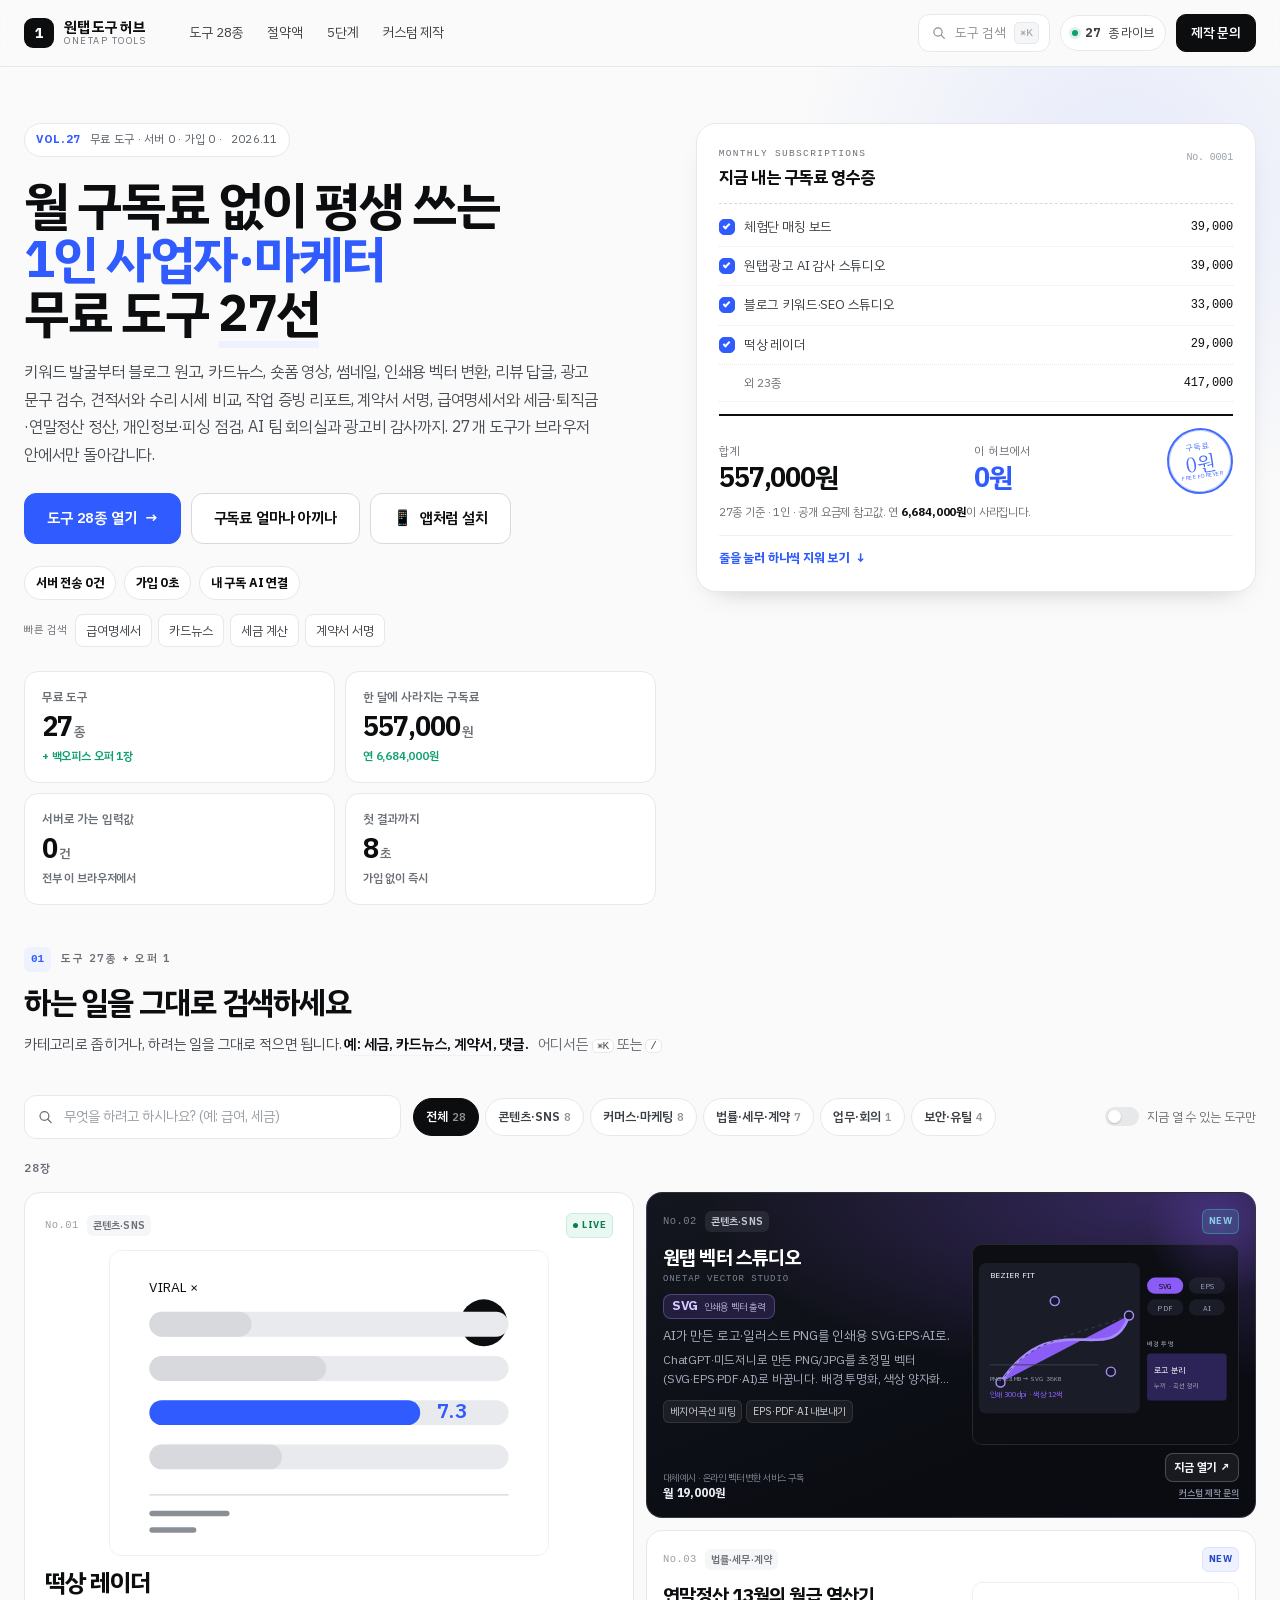
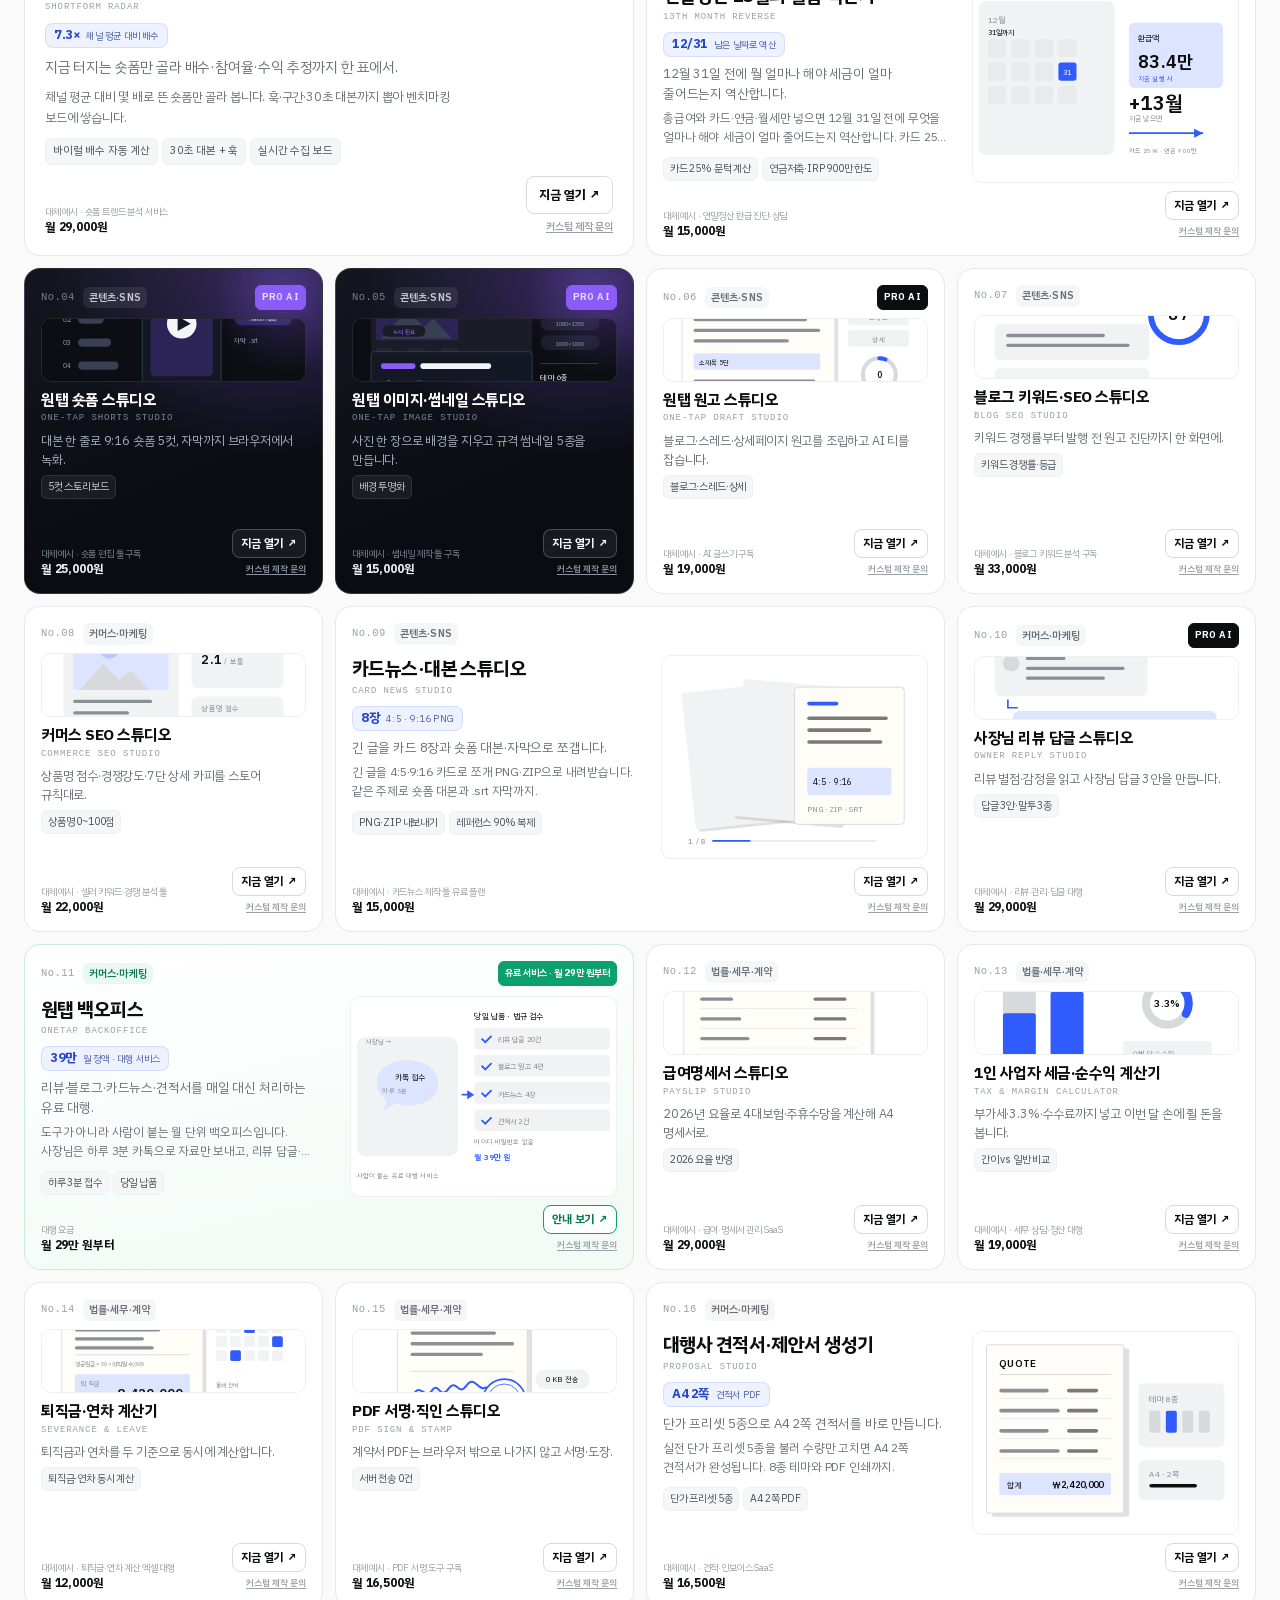
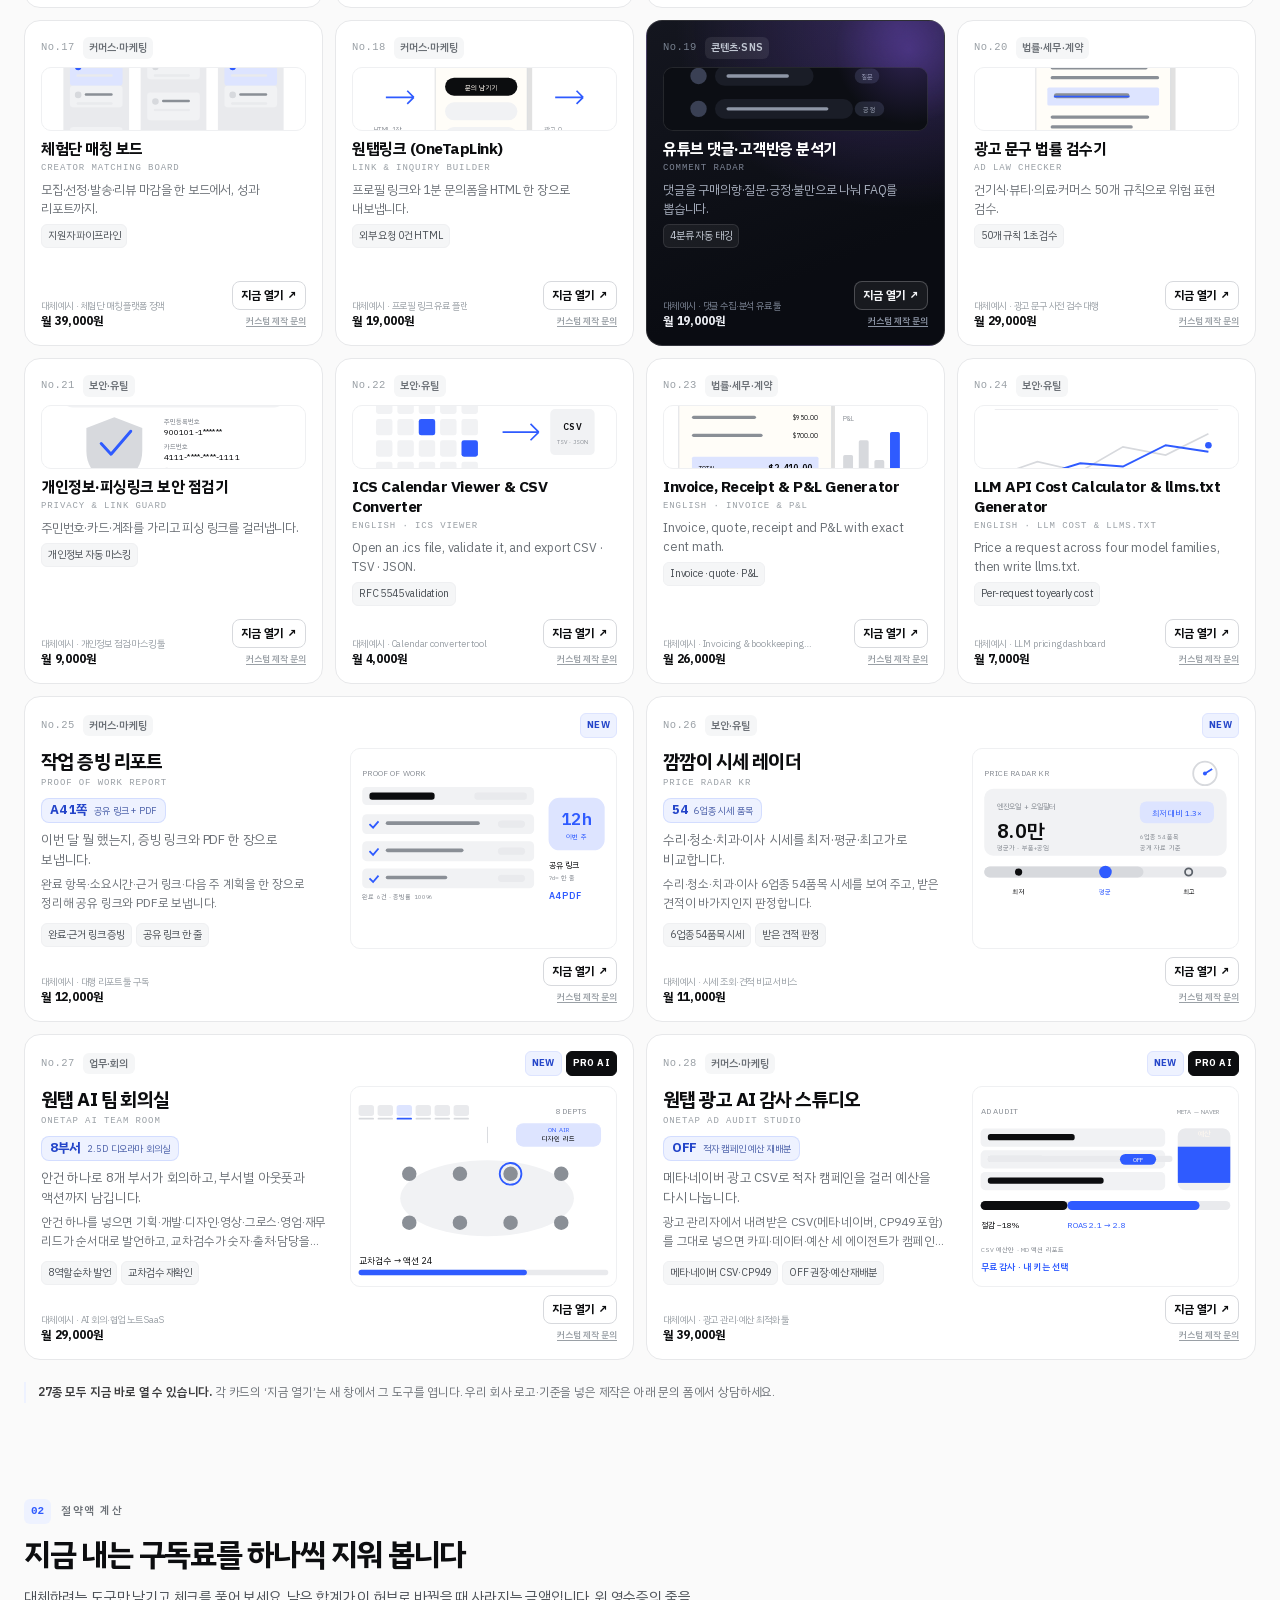
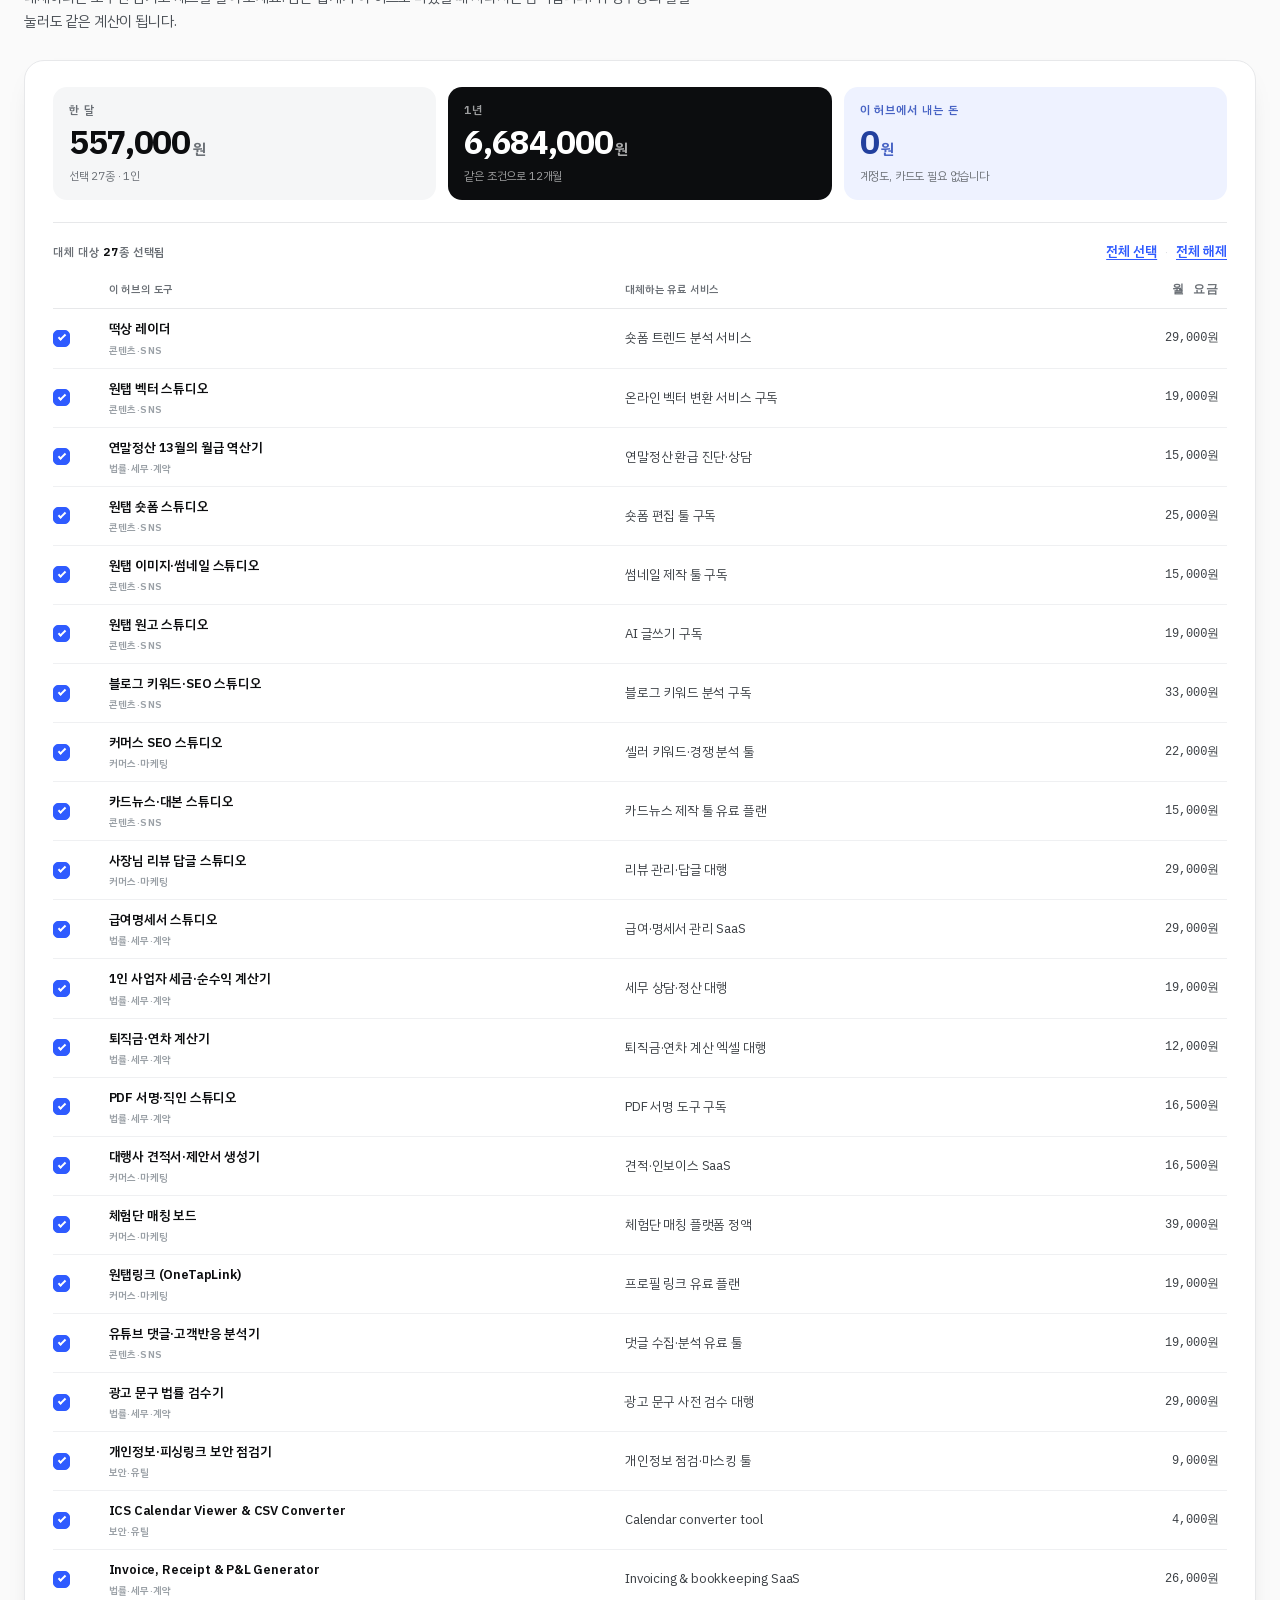
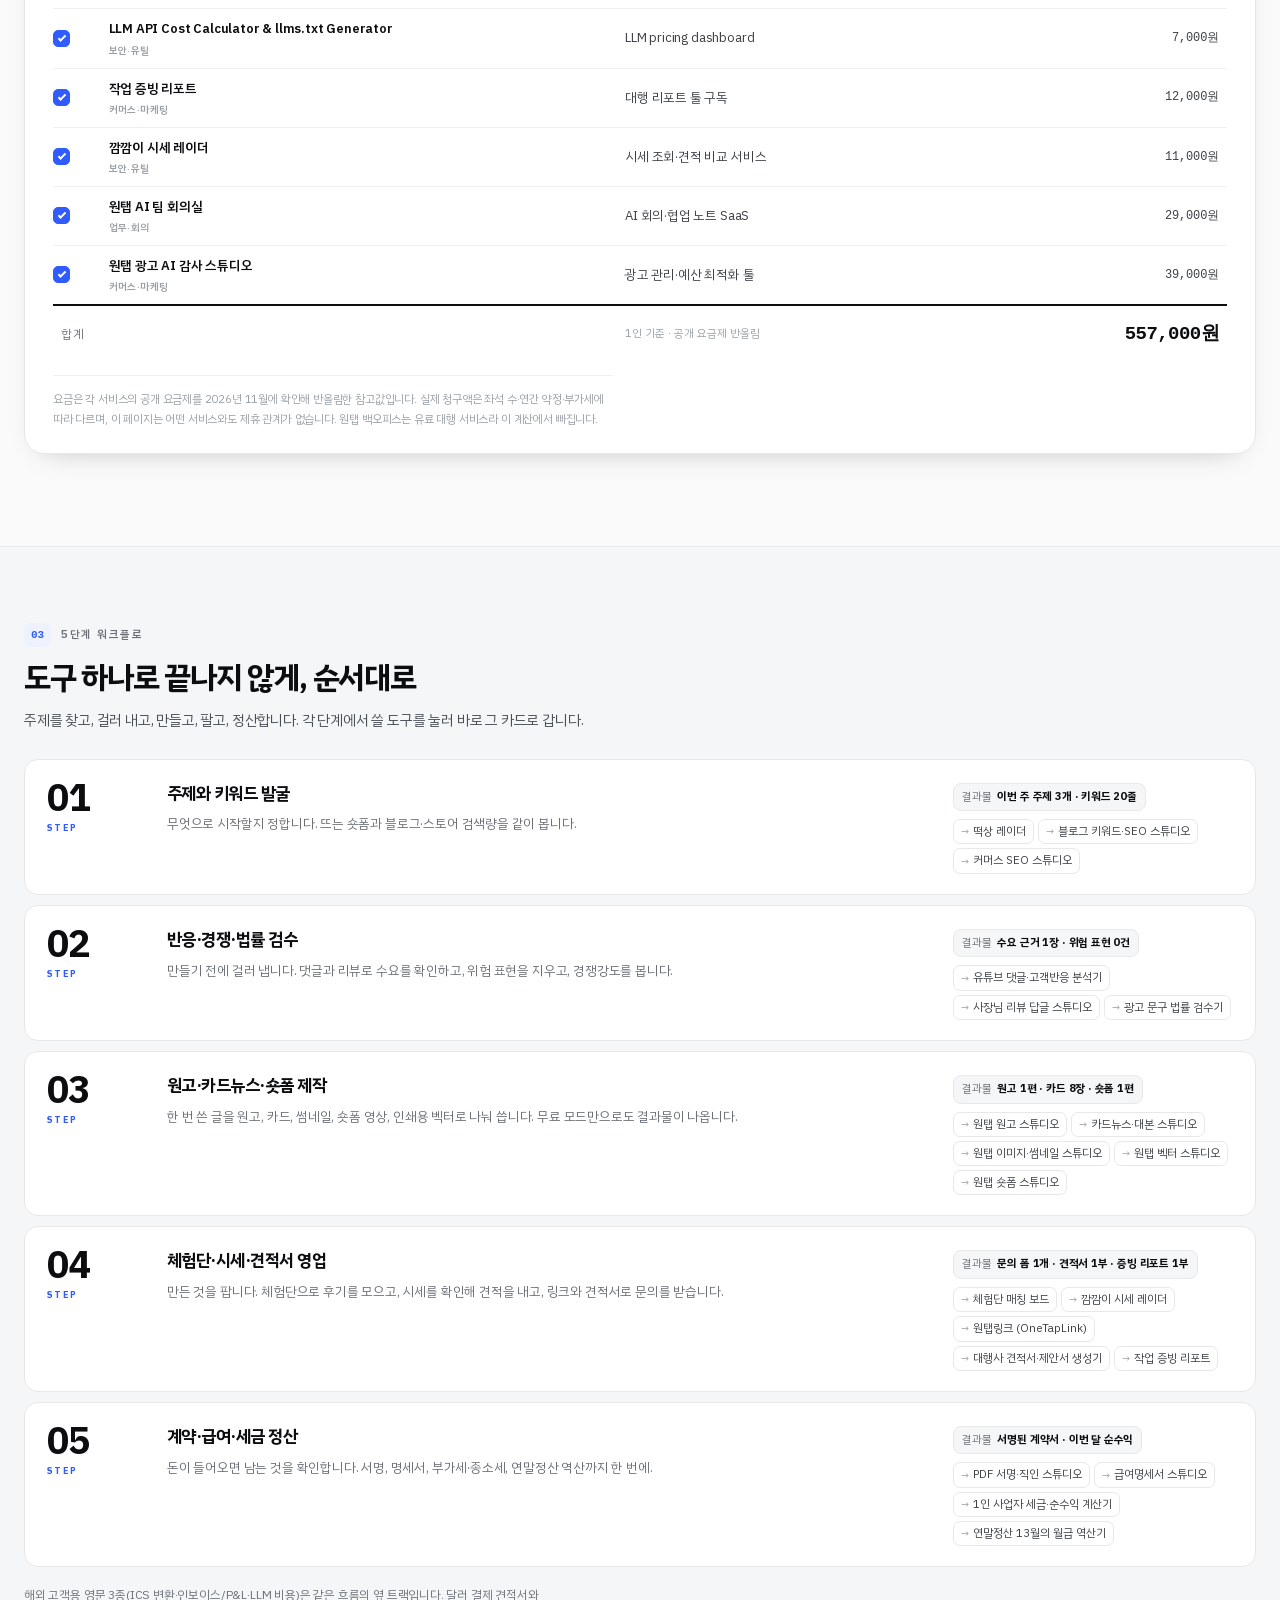
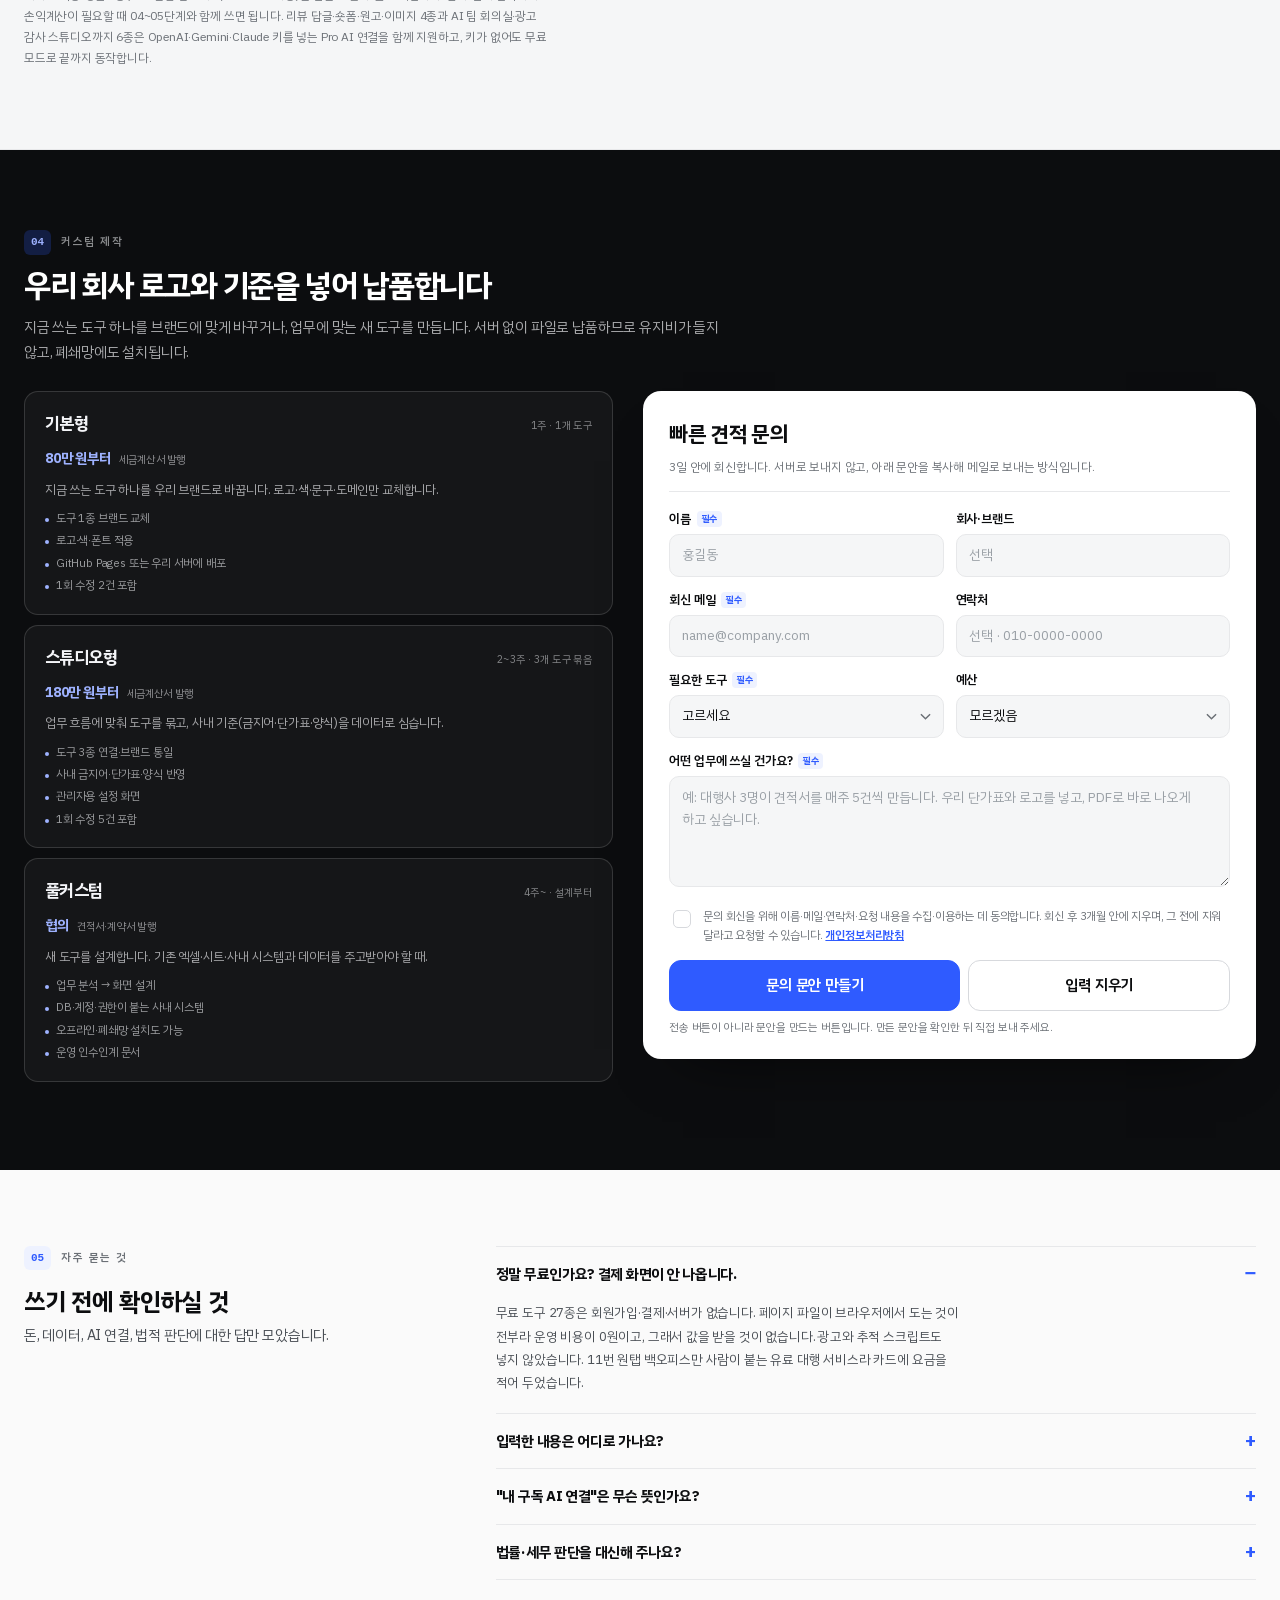
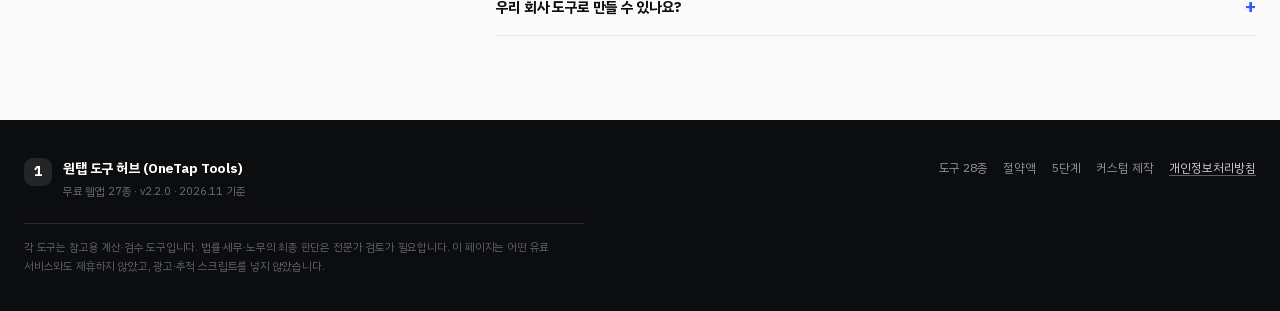
==== commit d13361cc: "docs(portal-hub): Pro AI 6종으로 안내 문구 갱신" ====
--- a/index.html
+++ b/index.html
@@ -347,7 +347,7 @@
       <p class="workflow-note">
         해외 고객용 영문 3종(ICS 변환·인보이스/P&amp;L·LLM 비용)은 같은 흐름의 옆 트랙입니다.
         달러 결제 견적서와 손익계산이 필요할 때 04~05단계와 함께 쓰면 됩니다.
-        리뷰 답글·숏폼·원고·이미지 4종은 OpenAI·Gemini·Claude 키를 넣는 Pro AI 연결을 함께 지원하고,
+        리뷰 답글·숏폼·원고·이미지 4종과 AI 팀 회의실·광고 감사 스튜디오까지 6종은 OpenAI·Gemini·Claude 키를 넣는 Pro AI 연결을 함께 지원하고,
         키가 없어도 무료 모드로 끝까지 동작합니다.
       </p>
     </div>
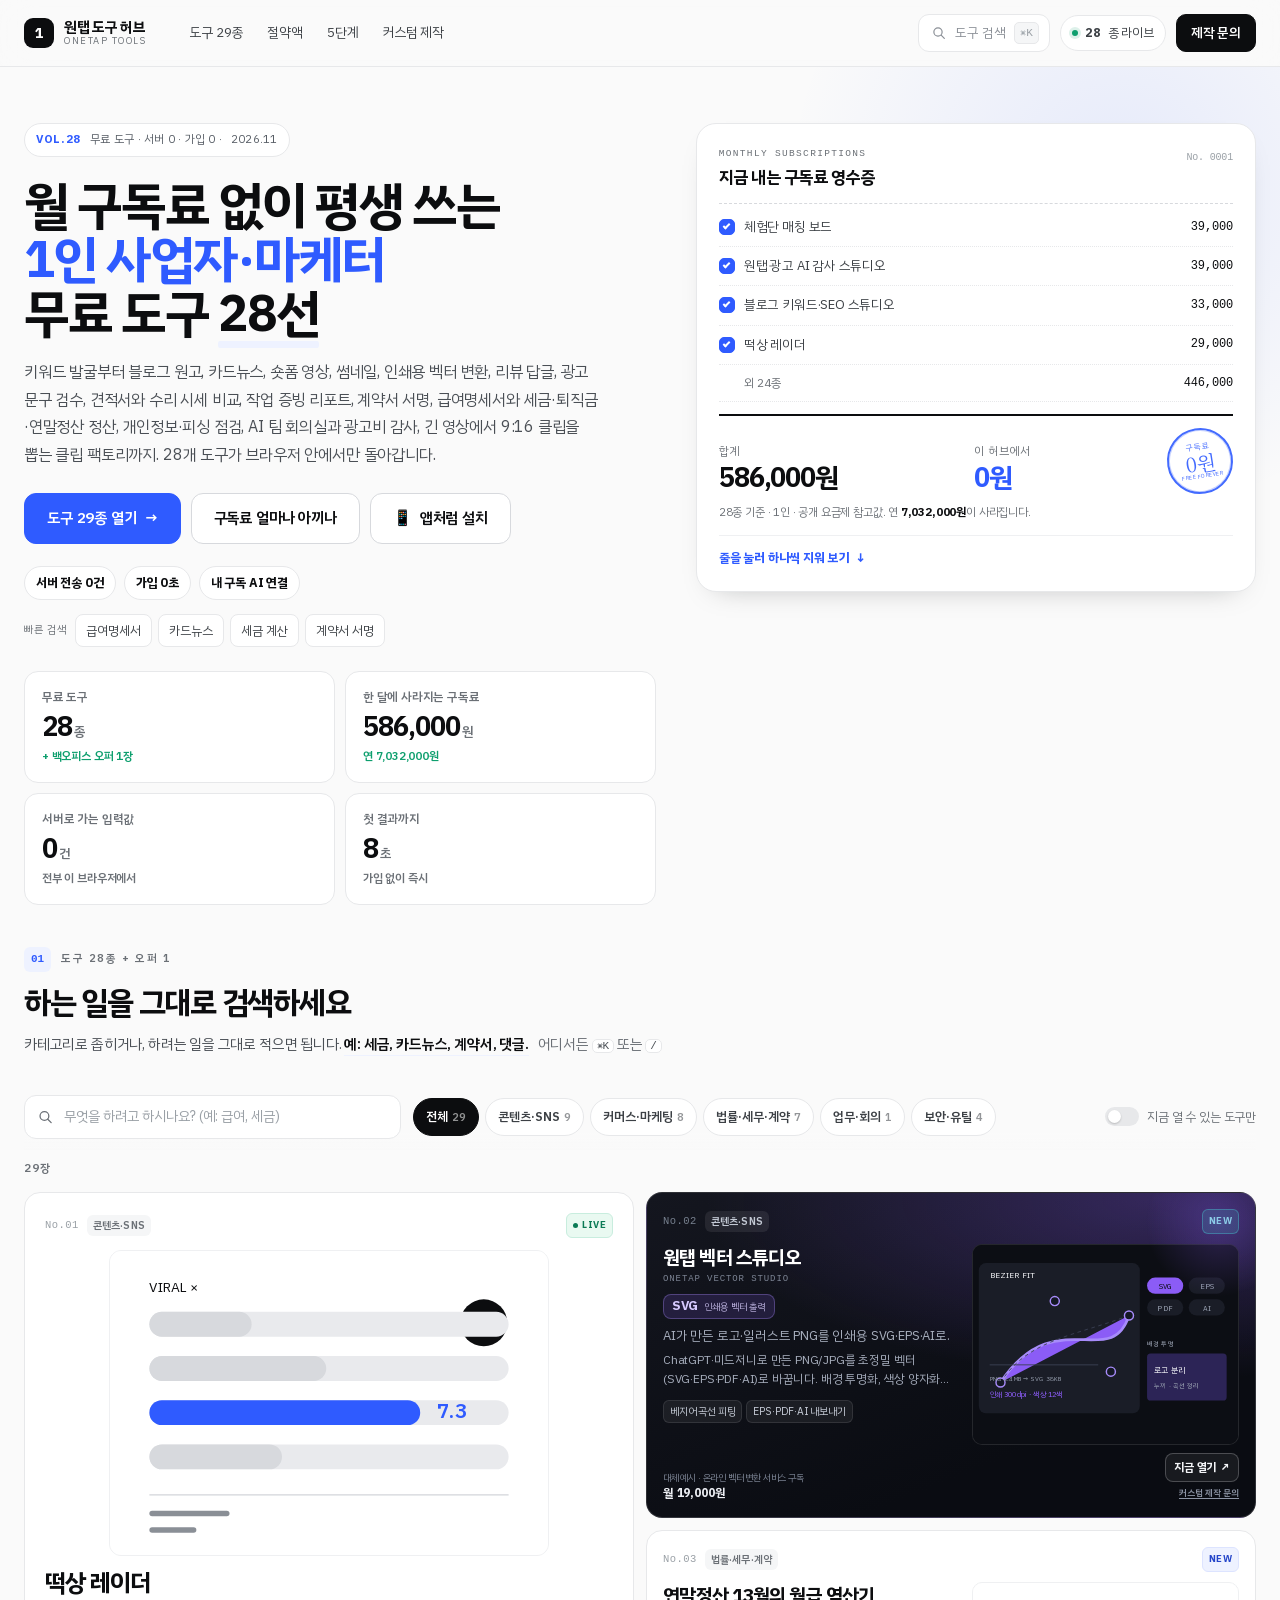
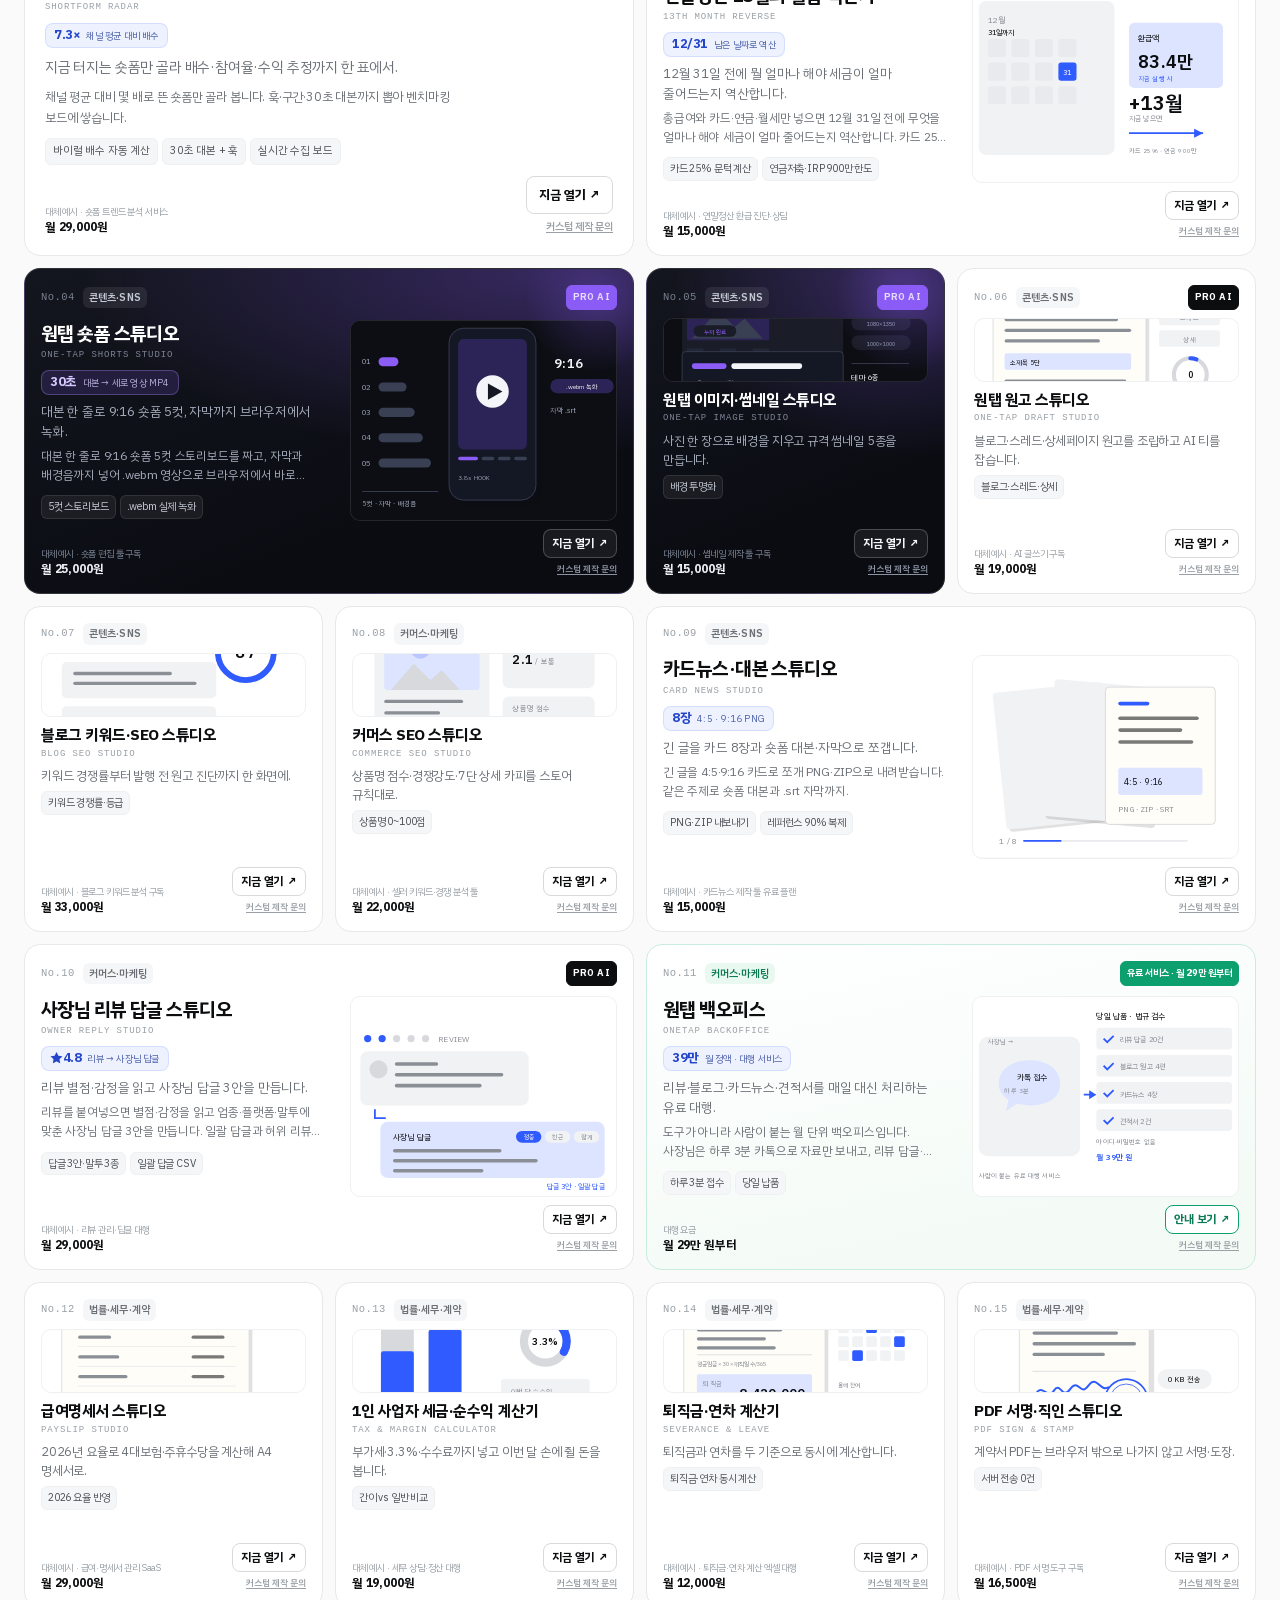
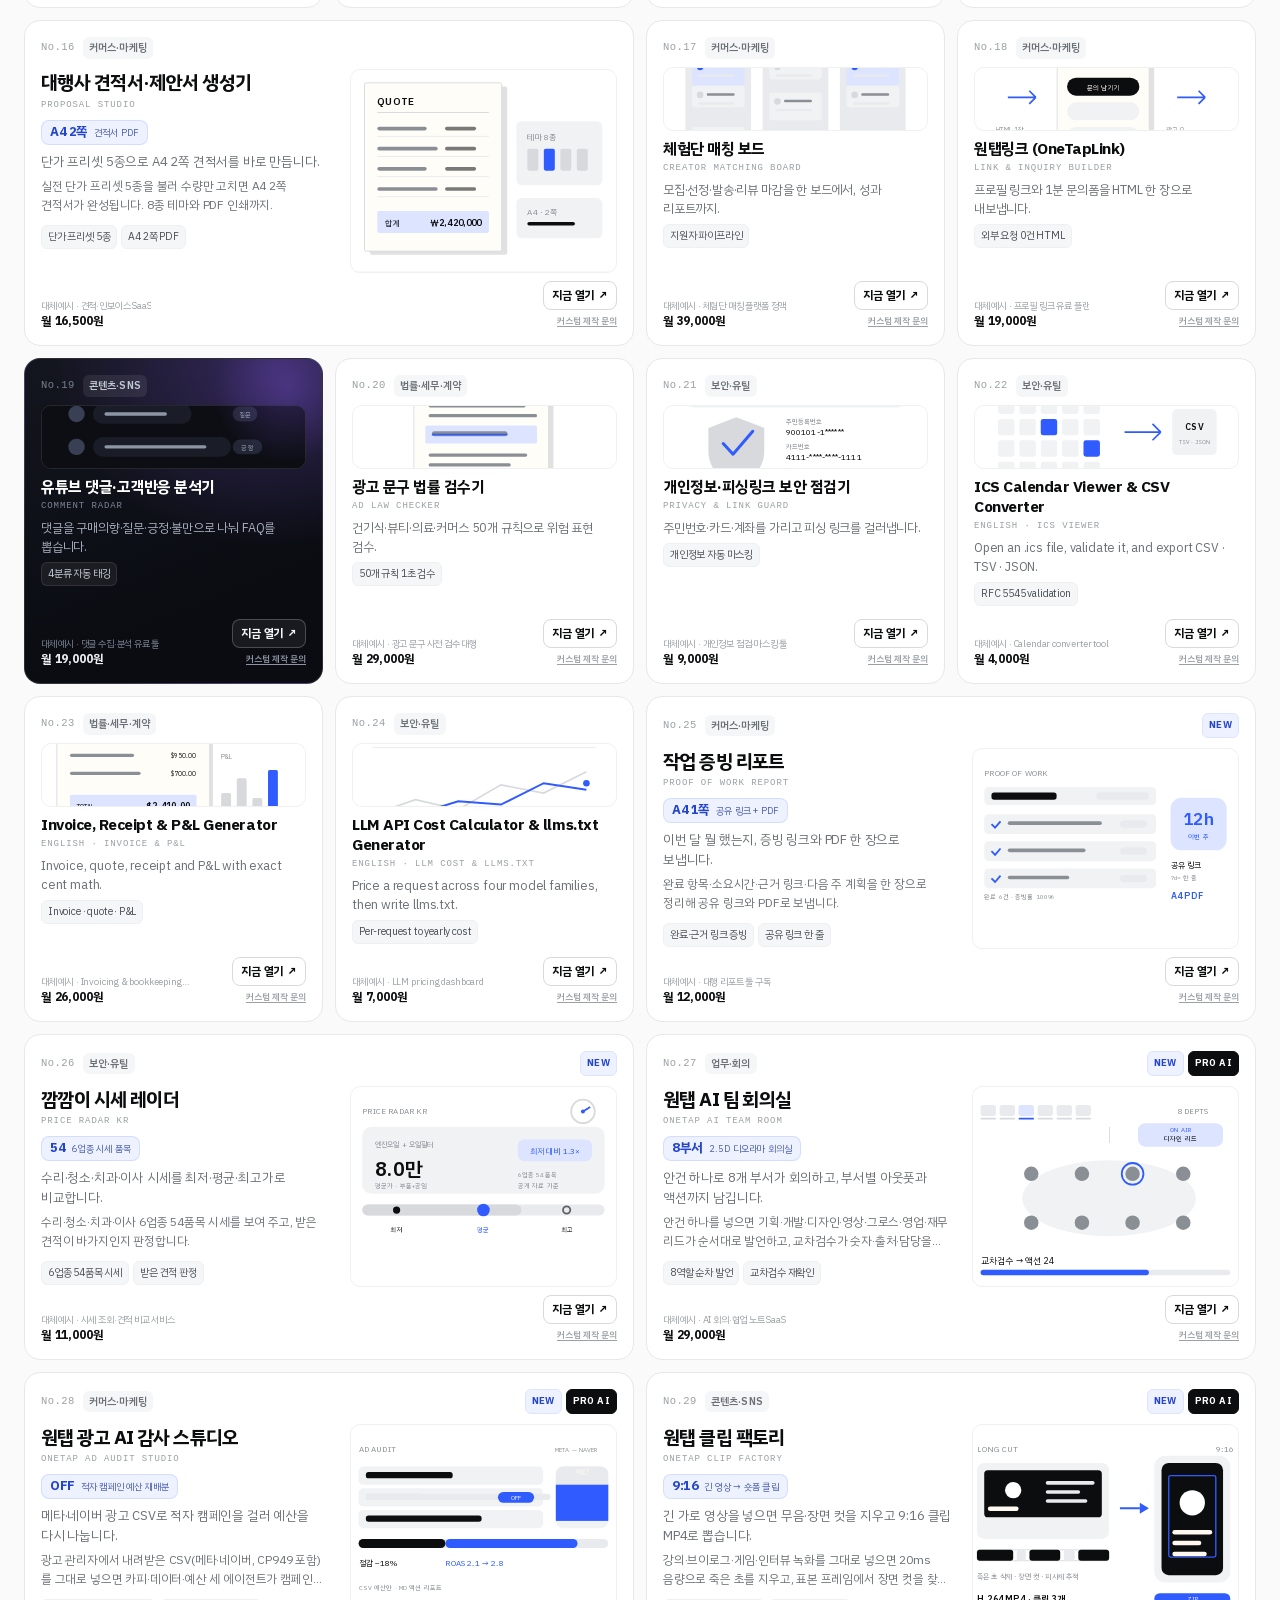
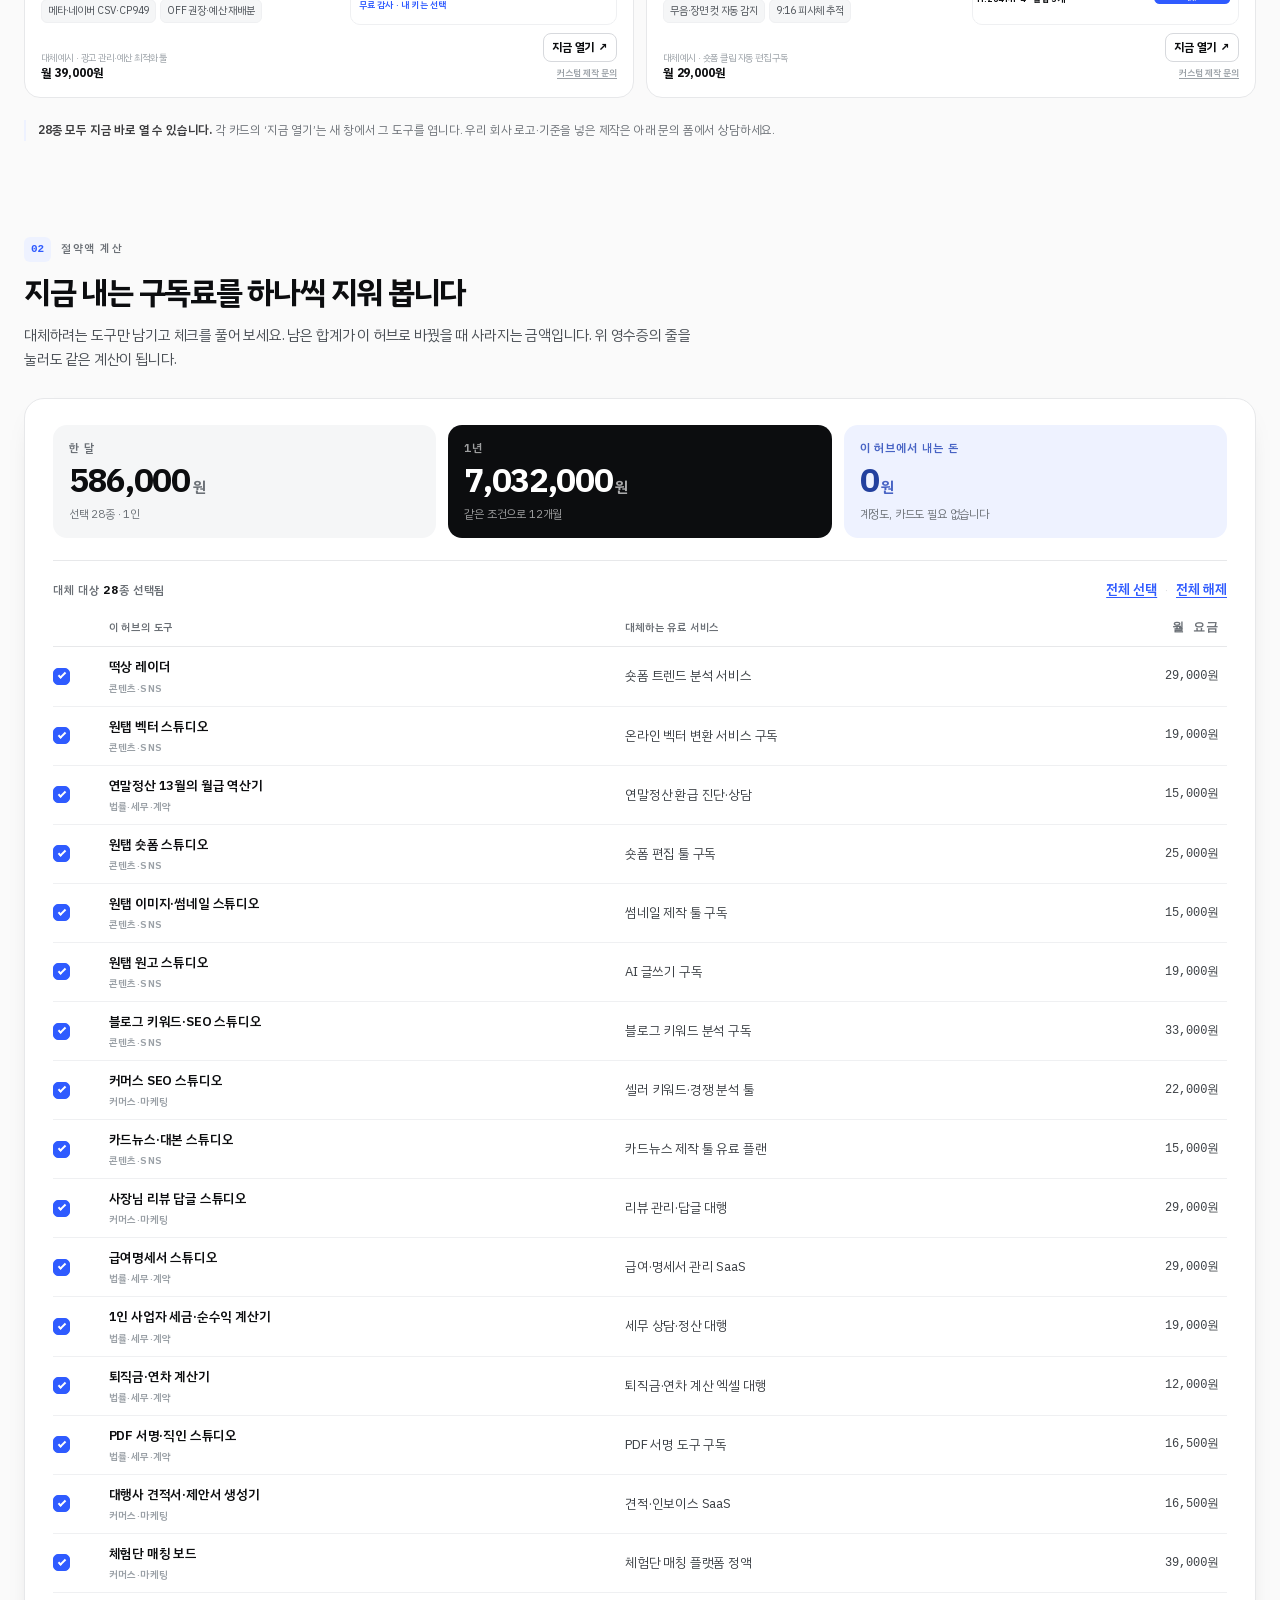
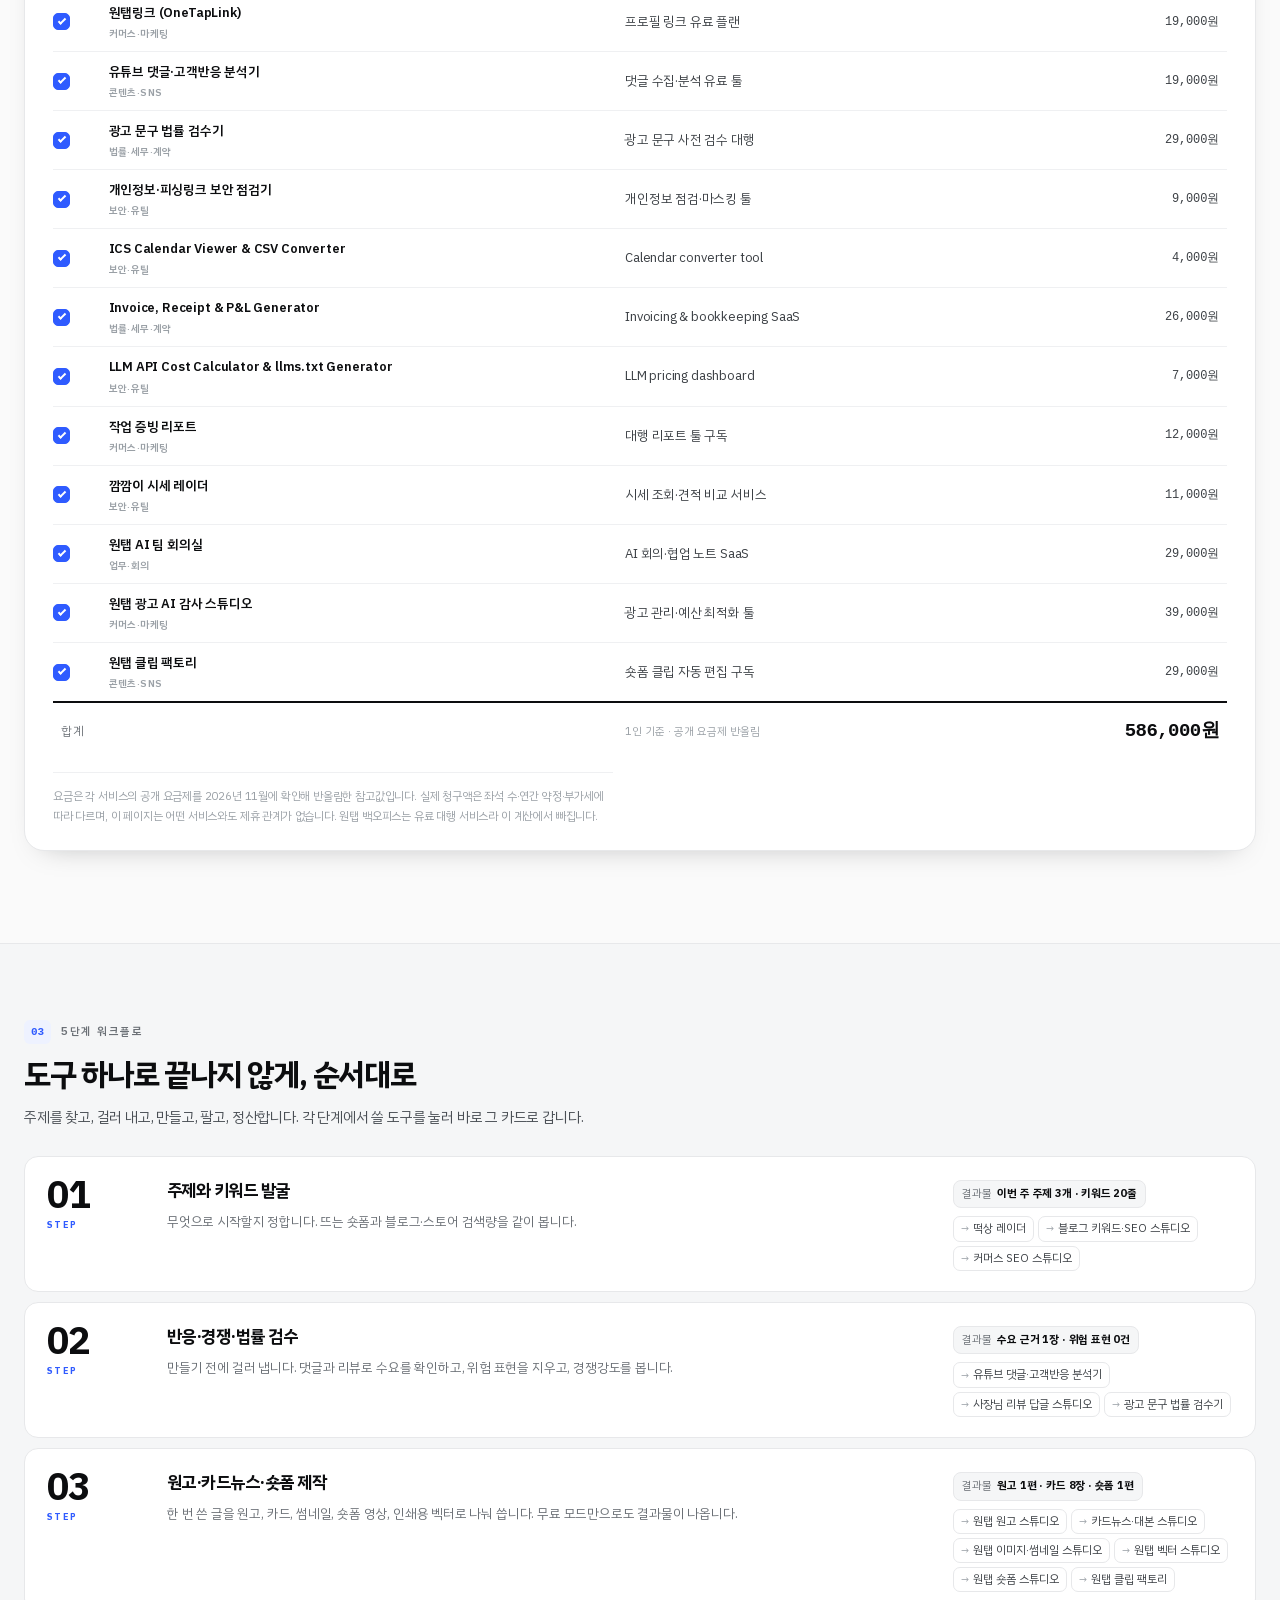
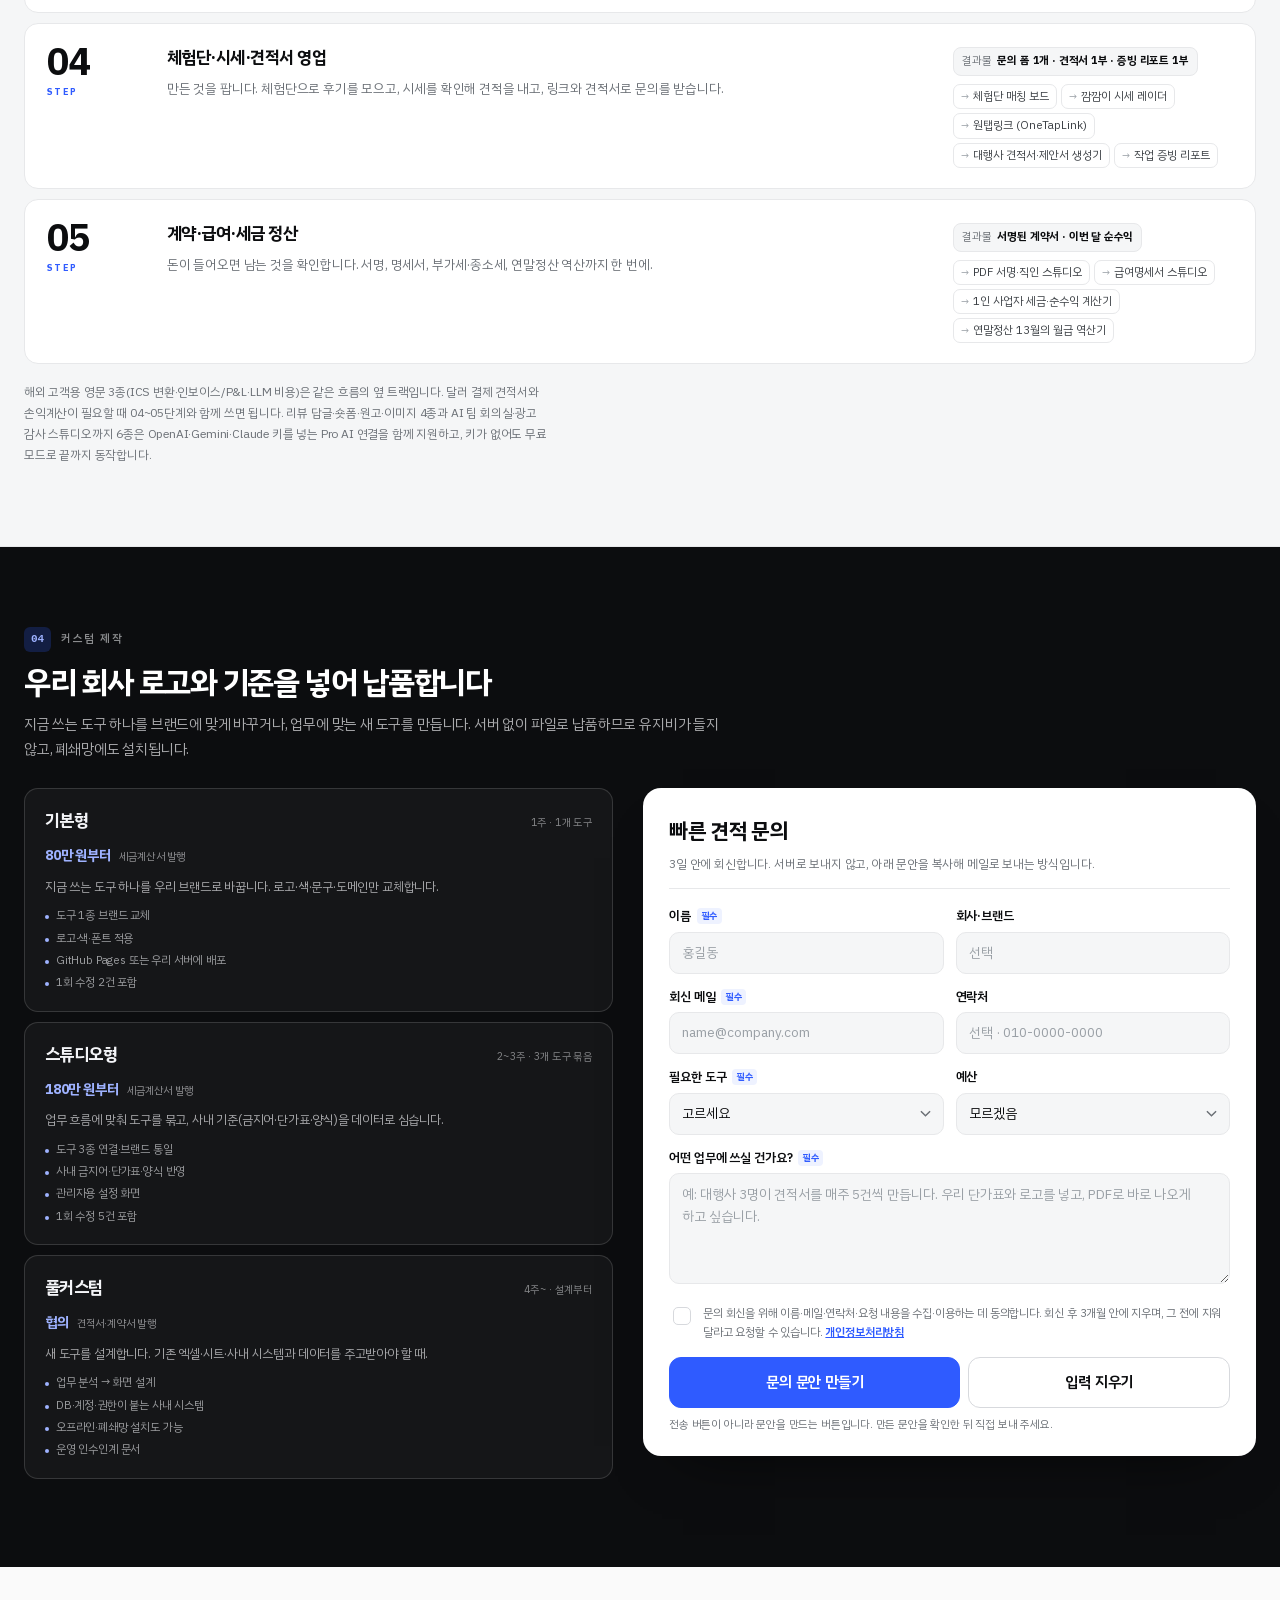
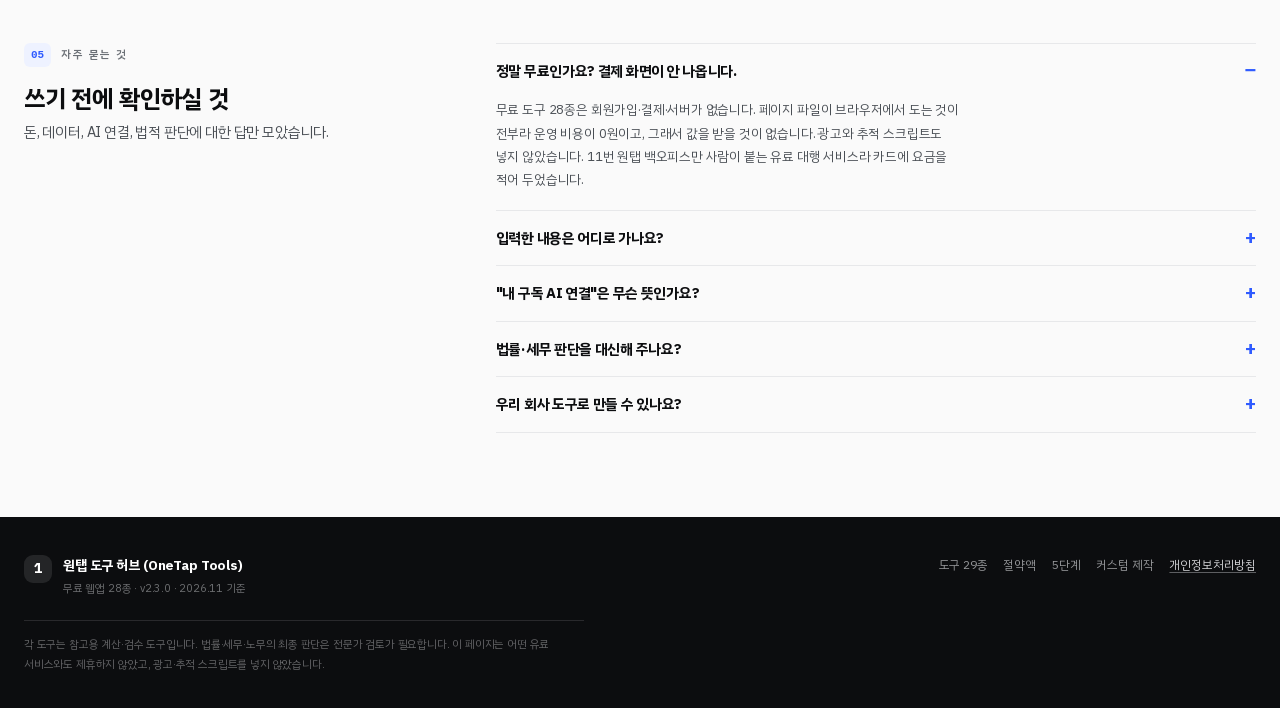
==== commit 79d40e85: "feat(portal-hub): 29호기 클립 팩토리 추가 (29장) · 벤토 44칸 · 절약 586,000원" ====
--- a/index.html
+++ b/index.html
@@ -3,8 +3,8 @@
 <head>
 <meta charset="utf-8">
 <meta name="viewport" content="width=device-width, initial-scale=1, viewport-fit=cover">
-<title>무료 도구 27선 — 1인 사업자·마케터 웹툴 모음 | 원탭 도구 허브</title>
-<meta name="description" content="키워드 발굴부터 블로그 원고, 카드뉴스, 숏폼 영상, 썸네일, 인쇄용 벡터 변환, 리뷰 답글, 광고 문구 검수, 견적서, 시세 비교, 작업 증빙 리포트, PDF 서명, 급여명세서, 세금·퇴직금·연말정산 계산, 개인정보·피싱 점검, AI 팀 회의실과 광고비 감사까지. 서버 전송 0건·가입 0초·구독료 0원으로 쓰는 무료 웹앱 27종을 한곳에 모았습니다.">
+<title>무료 도구 28선 — 1인 사업자·마케터 웹툴 모음 | 원탭 도구 허브</title>
+<meta name="description" content="키워드 발굴부터 블로그 원고, 카드뉴스, 숏폼 영상, 썸네일, 인쇄용 벡터 변환, 리뷰 답글, 광고 문구 검수, 견적서, 시세 비교, 작업 증빙 리포트, PDF 서명, 급여명세서, 세금·퇴직금·연말정산 계산, 개인정보·피싱 점검, AI 팀 회의실과 광고비 감사, 긴 영상에서 숏폼 클립을 뽑는 클립 팩토리까지. 서버 전송 0건·가입 0초·구독료 0원으로 쓰는 무료 웹앱 28종을 한곳에 모았습니다.">
 <meta name="keywords" content="무료 웹툴, 무료 도구 모음, 1인 사업자 도구, 마케터 무료 툴, 카드뉴스 만들기, 블로그 키워드 분석, 상세페이지 카피, 블로그 원고 쓰기, 숏폼 영상 만들기, 유튜브 썸네일 만들기, 벡터 변환, 리뷰 답글, 광고 문구 검수, 견적서 양식, 시세 조회, 작업 증빙 리포트, PDF 서명, 급여명세서, 부가세 계산기, 연말정산 계산기, 퇴직금 계산기, 연차 계산기, 피싱 링크 검사">
 <meta name="robots" content="index, follow">
 <meta name="color-scheme" content="light">
@@ -12,8 +12,8 @@
 <link rel="canonical" href="https://marcj81.github.io/portal-hub/">
 <meta property="og:type" content="website">
 <meta property="og:site_name" content="원탭 도구 허브 (OneTap Tools)">
-<meta property="og:title" content="월 구독료 없이 평생 쓰는 무료 도구 27선">
-<meta property="og:description" content="서버 전송 0건 · 가입 0초 · 내 구독 AI 연결. 1인 사업자와 마케터를 위한 무료 웹앱 27종.">
+<meta property="og:title" content="월 구독료 없이 평생 쓰는 무료 도구 28선">
+<meta property="og:description" content="서버 전송 0건 · 가입 0초 · 내 구독 AI 연결. 1인 사업자와 마케터를 위한 무료 웹앱 28종.">
 <meta property="og:url" content="https://marcj81.github.io/portal-hub/">
 <meta property="og:locale" content="ko_KR">
 <meta name="twitter:card" content="summary">
@@ -34,12 +34,12 @@
       "name": "원탭 도구 허브 (OneTap Tools)",
       "url": "https://marcj81.github.io/portal-hub/",
       "inLanguage": "ko",
-      "description": "서버·가입·구독 없이 브라우저에서 도는 무료 웹앱 27종의 통합 안내 페이지."
+      "description": "서버·가입·구독 없이 브라우저에서 도는 무료 웹앱 28종의 통합 안내 페이지."
     },
     {
       "@type": "ItemList",
-      "name": "무료 웹앱 27종 + 백오피스 오퍼",
-      "numberOfItems": 28,
+      "name": "무료 웹앱 28종 + 백오피스 오퍼",
+      "numberOfItems": 29,
       "itemListElement": [
         { "@type": "ListItem", "position": 1, "name": "떡상 레이더", "url": "https://marcj81.github.io/shortform-radar/" },
         { "@type": "ListItem", "position": 2, "name": "원탭 벡터 스튜디오", "url": "https://marcj81.github.io/ai-vector-studio/" },
@@ -68,7 +68,8 @@
         { "@type": "ListItem", "position": 25, "name": "작업 증빙 리포트", "url": "https://marcj81.github.io/proof-of-work-report/" },
         { "@type": "ListItem", "position": 26, "name": "깜깜이 시세 레이더", "url": "https://marcj81.github.io/price-radar-kr/" },
         { "@type": "ListItem", "position": 27, "name": "원탭 AI 팀 회의실", "url": "https://marcj81.github.io/onetap-team-room/" },
-        { "@type": "ListItem", "position": 28, "name": "원탭 광고 AI 감사 스튜디오", "url": "https://marcj81.github.io/onetap-ad-audit/" }
+        { "@type": "ListItem", "position": 28, "name": "원탭 광고 AI 감사 스튜디오", "url": "https://marcj81.github.io/onetap-ad-audit/" },
+        { "@type": "ListItem", "position": 29, "name": "원탭 클립 팩토리", "url": "https://marcj81.github.io/onetap-clip-factory/" }
       ]
     },
     {
@@ -77,7 +78,7 @@
         {
           "@type": "Question",
           "name": "정말 무료인가요?",
-          "acceptedAnswer": { "@type": "Answer", "text": "무료 도구 27종은 회원가입·결제·서버가 없습니다. 페이지 파일이 브라우저에서 도는 것이 전부라 운영 비용이 0원이고, 그래서 받을 값이 없습니다. 광고와 추적 스크립트도 넣지 않았습니다. 백오피스 카드만 사람이 붙는 유료 대행 서비스입니다." }
+          "acceptedAnswer": { "@type": "Answer", "text": "무료 도구 28종은 회원가입·결제·서버가 없습니다. 페이지 파일이 브라우저에서 도는 것이 전부라 운영 비용이 0원이고, 그래서 받을 값이 없습니다. 광고와 추적 스크립트도 넣지 않았습니다. 백오피스 카드만 사람이 붙는 유료 대행 서비스입니다." }
         },
         {
           "@type": "Question",
@@ -112,7 +113,7 @@
       </span>
     </a>
     <nav class="nav" aria-label="주요 섹션">
-      <a href="#tools">도구 28종</a>
+      <a href="#tools">도구 29종</a>
       <a href="#savings">절약액</a>
       <a href="#workflow">5단계</a>
       <a href="#b2b">커스텀 제작</a>
@@ -123,7 +124,7 @@
         <span class="search-trigger-label">도구 검색</span>
         <kbd>⌘K</kbd>
       </button>
-      <span class="live-pill" id="live-pill"><i aria-hidden="true"></i><b>27</b>종 라이브</span>
+      <span class="live-pill" id="live-pill"><i aria-hidden="true"></i><b>28</b>종 라이브</span>
       <a class="btn btn-sm" href="#b2b">제작 문의</a>
     </div>
   </div>
@@ -135,17 +136,17 @@
     <div class="wrap hero-grid">
       <div class="hero-main">
         <p class="kicker">
-          <span class="kicker-vol">VOL.27</span>
+          <span class="kicker-vol">VOL.28</span>
           무료 도구 · 서버 0 · 가입 0 · <time datetime="2026-11-23">2026.11</time>
         </p>
-        <h1 id="hero-title">월 구독료 없이 평생 쓰는<br><em>1인 사업자·마케터</em><br>무료 도구 <span class="mark">27선</span></h1>
+        <h1 id="hero-title">월 구독료 없이 평생 쓰는<br><em>1인 사업자·마케터</em><br>무료 도구 <span class="mark">28선</span></h1>
         <p class="lead">
           키워드 발굴부터 블로그 원고, 카드뉴스, 숏폼 영상, 썸네일, 인쇄용 벡터 변환,
           리뷰 답글, 광고 문구 검수, 견적서와 수리 시세 비교, 작업 증빙 리포트, 계약서 서명,
-          급여명세서와 세금·퇴직금·연말정산 정산, 개인정보·피싱 점검, AI 팀 회의실과 광고비 감사까지. 27개 도구가 브라우저 안에서만 돌아갑니다.
+          급여명세서와 세금·퇴직금·연말정산 정산, 개인정보·피싱 점검, AI 팀 회의실과 광고비 감사, 긴 영상에서 9:16 클립을 뽑는 클립 팩토리까지. 28개 도구가 브라우저 안에서만 돌아갑니다.
         </p>
         <div class="hero-actions">
-          <a class="btn btn-accent btn-lg" href="#tools">도구 28종 열기 <span aria-hidden="true">→</span></a>
+          <a class="btn btn-accent btn-lg" href="#tools">도구 29종 열기 <span aria-hidden="true">→</span></a>
           <a class="btn btn-ghost btn-lg" href="#savings">구독료 얼마나 아끼나</a>
           <button class="btn btn-lg install-btn" id="install-app" type="button"
                   aria-haspopup="dialog" aria-controls="install-modal"
@@ -191,7 +192,7 @@
           </span>
         </div>
         <p class="receipt-note">
-          <span id="receipt-count">27종</span> 기준 · 1인 · 공개 요금제 참고값.
+          <span id="receipt-count">28종</span> 기준 · 1인 · 공개 요금제 참고값.
           <span class="nowrap">연 <b id="receipt-yearly">0원</b>이 사라집니다.</span>
         </p>
         <a class="receipt-cta" href="#savings">줄을 눌러 하나씩 지워 보기 <span aria-hidden="true">↓</span></a>
@@ -200,7 +201,7 @@
       <div class="stats" aria-label="한눈에 보는 숫자">
         <div class="stat">
           <p>무료 도구</p>
-          <b><span id="stat-tools">27</span><small>종</small></b>
+          <b><span id="stat-tools">28</span><small>종</small></b>
           <span class="delta">+ 백오피스 오퍼 1장</span>
         </div>
         <div class="stat">
@@ -226,7 +227,7 @@
   <section class="tools" id="tools" aria-labelledby="tools-title">
     <div class="wrap">
       <div class="sec-head">
-        <p class="sec-no"><span>01</span> 도구 27종 + 오퍼 1</p>
+        <p class="sec-no"><span>01</span> 도구 28종 + 오퍼 1</p>
         <h2 id="tools-title">하는 일을 그대로 검색하세요</h2>
         <p class="sec-lead">
           카테고리로 좁히거나, 하려는 일을 그대로 적으면 됩니다.
@@ -251,14 +252,14 @@
         </label>
       </div>
 
-      <p class="result-line" id="result-count" role="status" aria-live="polite">28장</p>
+      <p class="result-line" id="result-count" role="status" aria-live="polite">29장</p>
       <div class="bento" id="app-grid"></div>
       <p class="empty" id="empty-state" hidden>
-        검색어에 맞는 도구가 없습니다. <button type="button" class="link-btn" id="empty-reset">전체 28장 보기</button>
+        검색어에 맞는 도구가 없습니다. <button type="button" class="link-btn" id="empty-reset">전체 29장 보기</button>
       </p>
 
       <p class="tools-note">
-        <b id="status-line">27종 모두 지금 바로 열 수 있습니다.</b>
+        <b id="status-line">28종 모두 지금 바로 열 수 있습니다.</b>
         각 카드의 ‘지금 열기’는 새 창에서 그 도구를 엽니다. 우리 회사 로고·기준을 넣은 제작은 아래 문의 폼에서 상담하세요.
       </p>
     </div>
@@ -281,7 +282,7 @@
           <div class="fig">
             <p class="fig-label">한 달</p>
             <p class="fig-value"><span id="sum-monthly">0</span><small>원</small></p>
-            <p class="fig-sub" id="sum-monthly-sub">선택 27종 · 1인</p>
+            <p class="fig-sub" id="sum-monthly-sub">선택 28종 · 1인</p>
           </div>
           <div class="fig fig-accent">
             <p class="fig-label">1년</p>
@@ -296,7 +297,7 @@
         </div>
 
         <div class="table-tools">
-          <p class="table-cap">대체 대상 <b id="pick-count">27</b>종 선택됨</p>
+          <p class="table-cap">대체 대상 <b id="pick-count">28</b>종 선택됨</p>
           <div class="table-actions">
             <button type="button" class="link-btn" id="pick-all">전체 선택</button>
             <span aria-hidden="true">·</span>
@@ -484,11 +485,11 @@
       <span class="brand-mark" aria-hidden="true">1</span>
       <div>
         <strong>원탭 도구 허브 (OneTap Tools)</strong>
-        <p>무료 웹앱 27종 · <span id="foot-version">v2.2.0</span> · 2026.11 기준</p>
+        <p>무료 웹앱 28종 · <span id="foot-version">v2.3.0</span> · 2026.11 기준</p>
       </div>
     </div>
     <nav class="foot-nav" aria-label="바닥글">
-      <a href="#tools">도구 28종</a>
+      <a href="#tools">도구 29종</a>
       <a href="#savings">절약액</a>
       <a href="#workflow">5단계</a>
       <a href="#b2b">커스텀 제작</a>
@@ -502,7 +503,7 @@
 </footer>
 
 <noscript>
-  <p class="noscript">이 페이지는 목록과 계산을 브라우저에서 그립니다. JavaScript를 켜면 27종 도구와 절약액 계산이 보입니다.</p>
+  <p class="noscript">이 페이지는 목록과 계산을 브라우저에서 그립니다. JavaScript를 켜면 28종 도구와 절약액 계산이 보입니다.</p>
 </noscript>
 
 <div class="install-modal" id="install-modal" hidden>
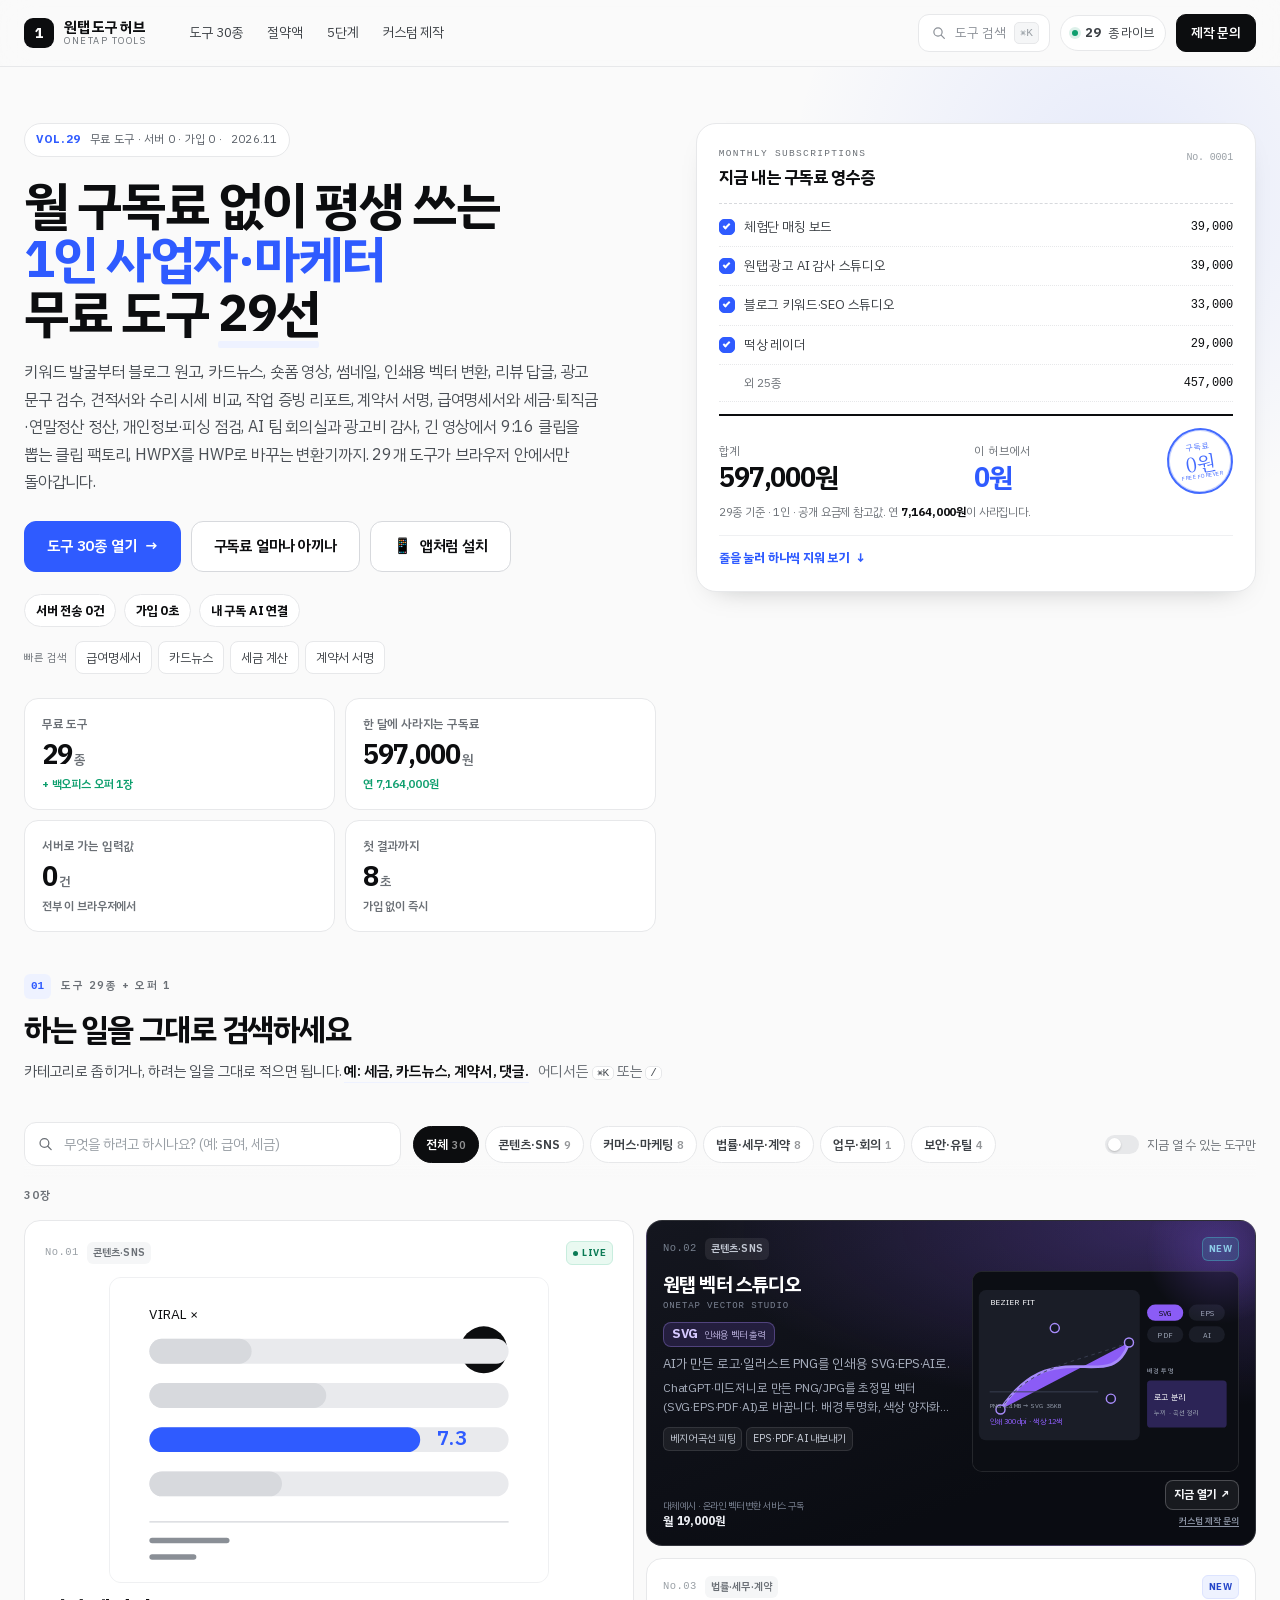
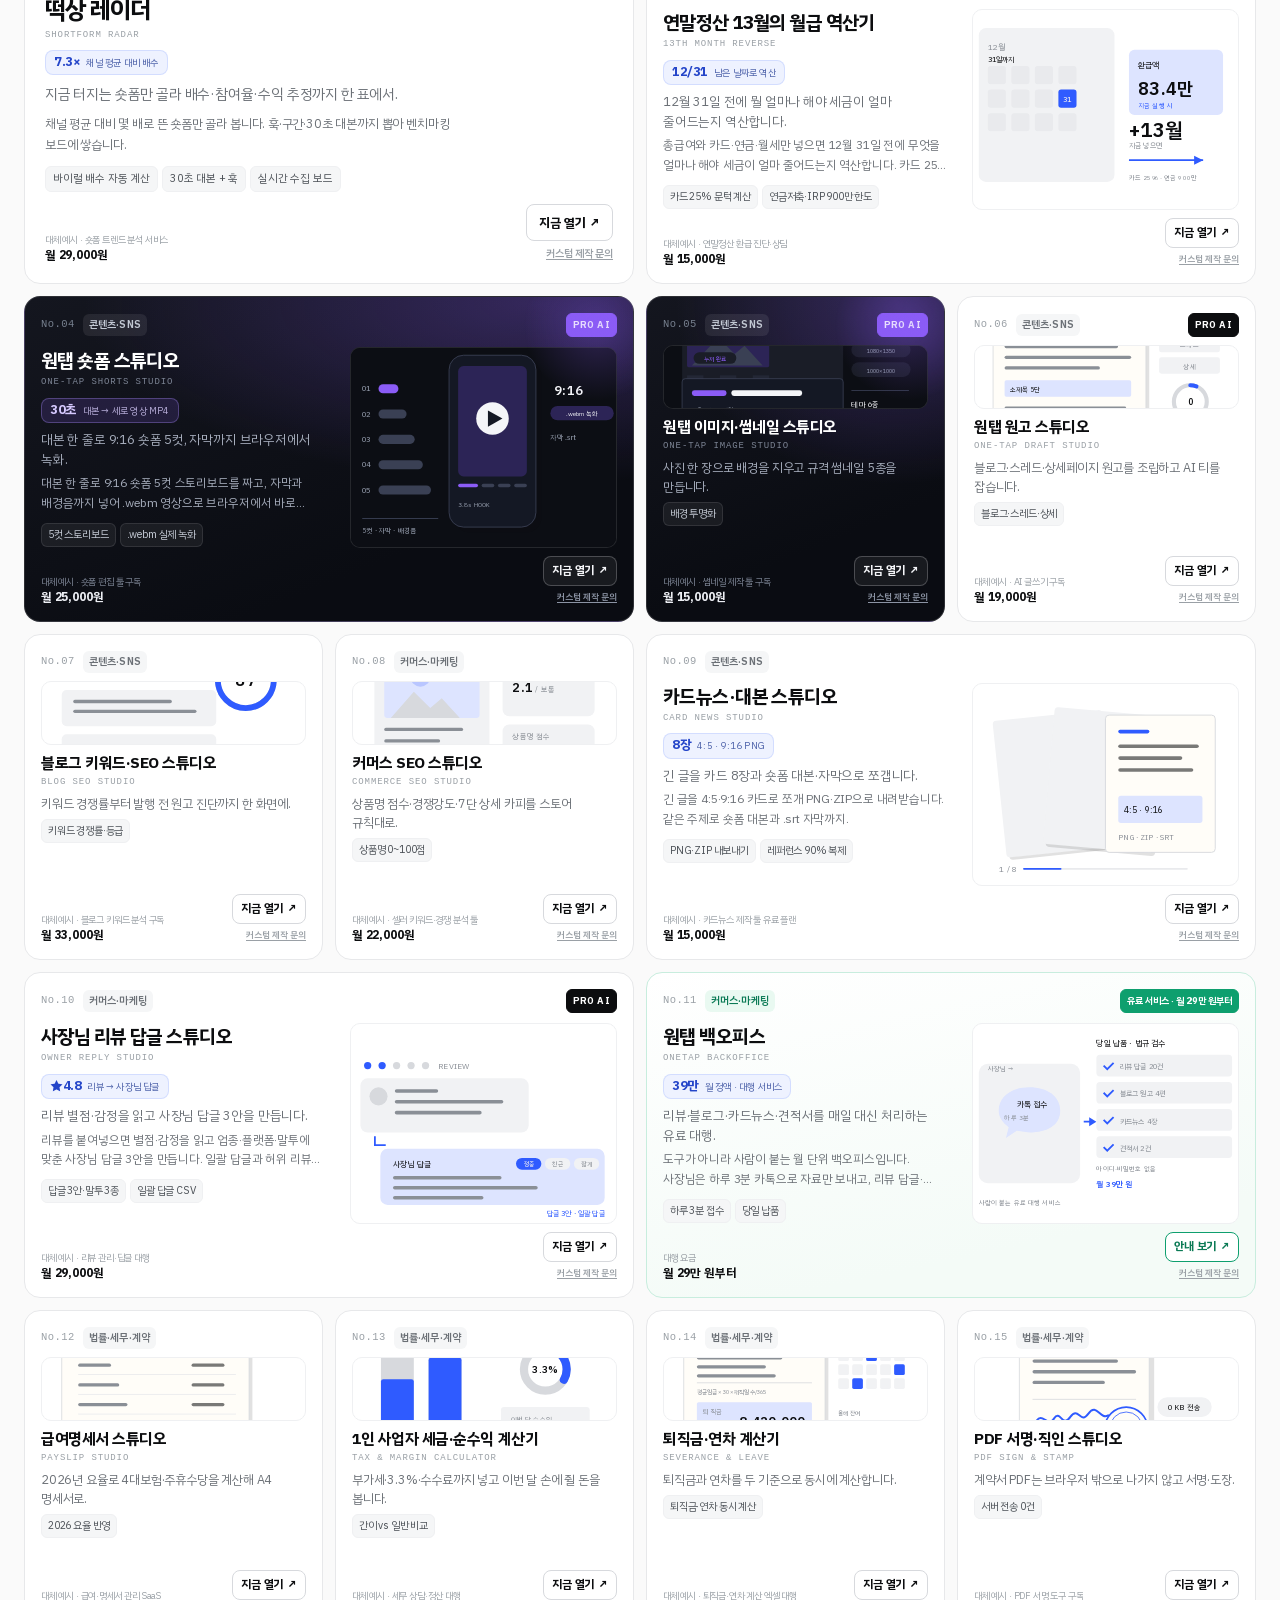
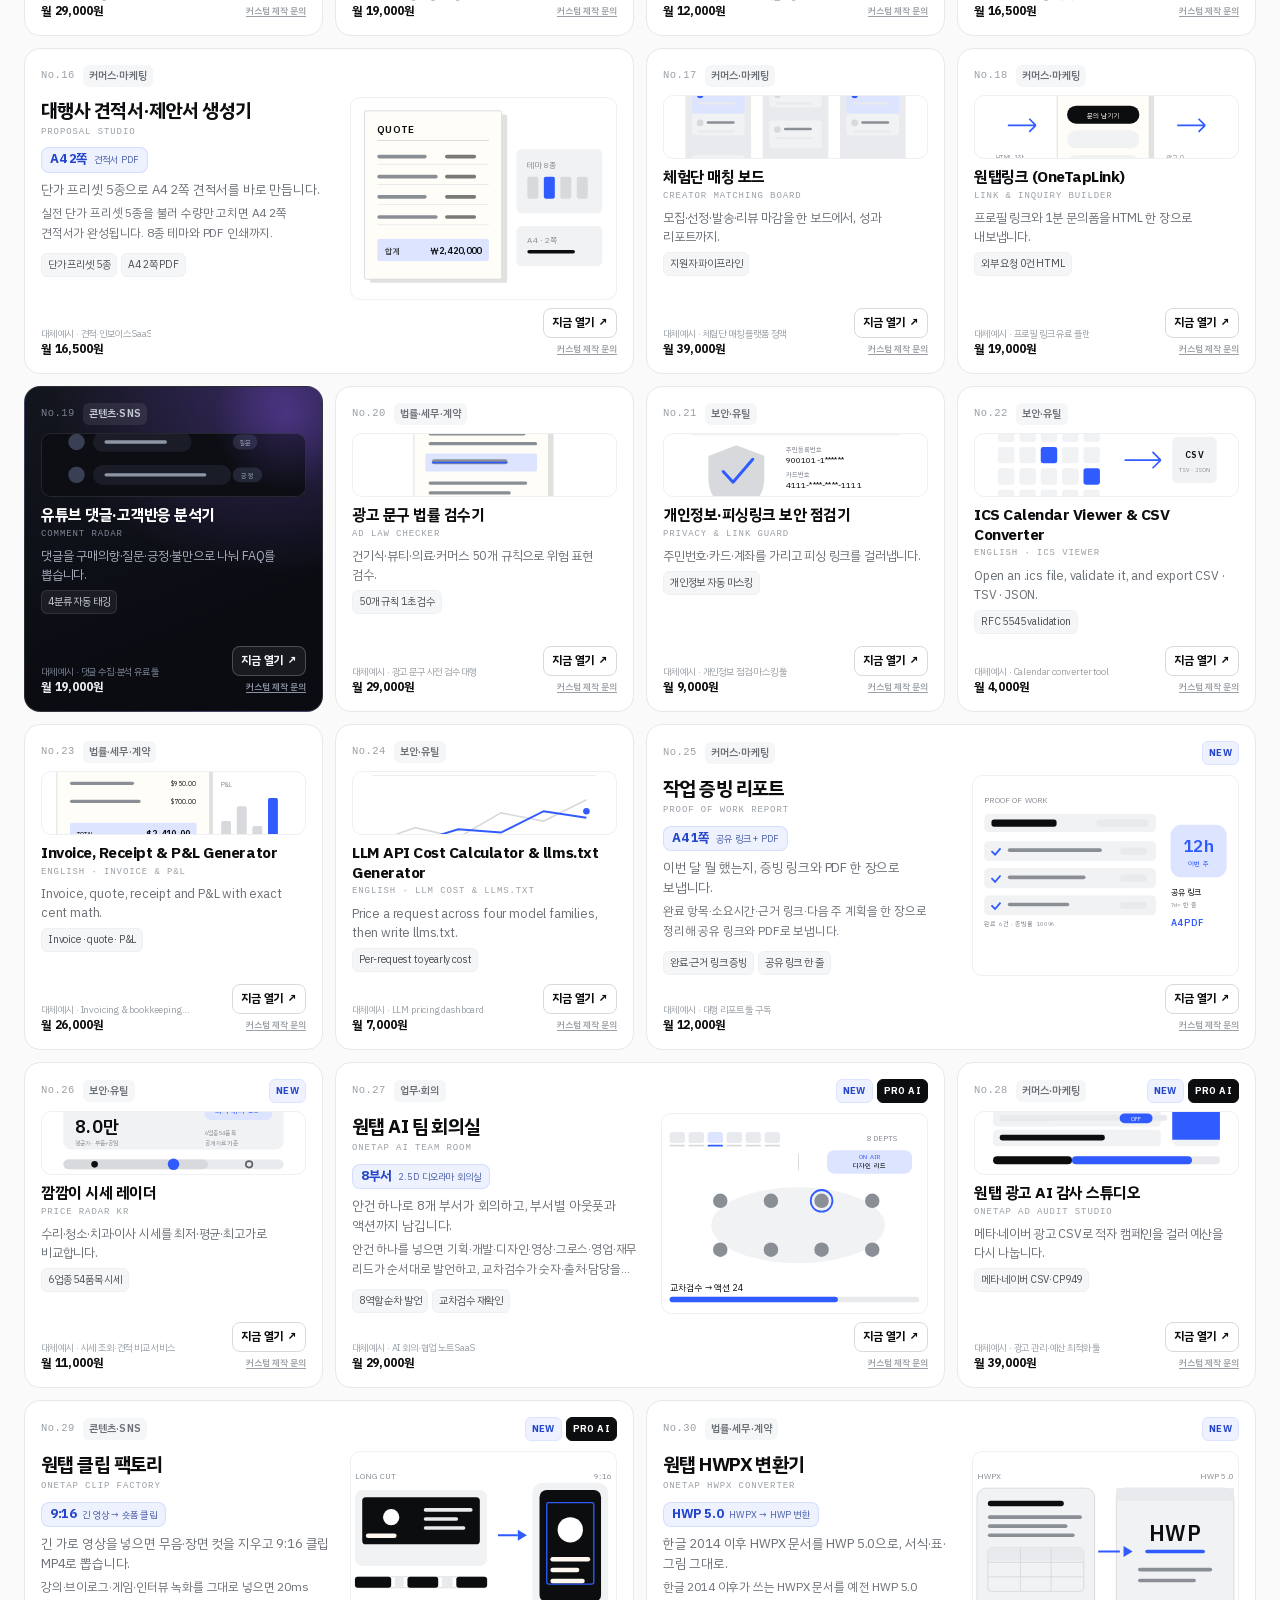
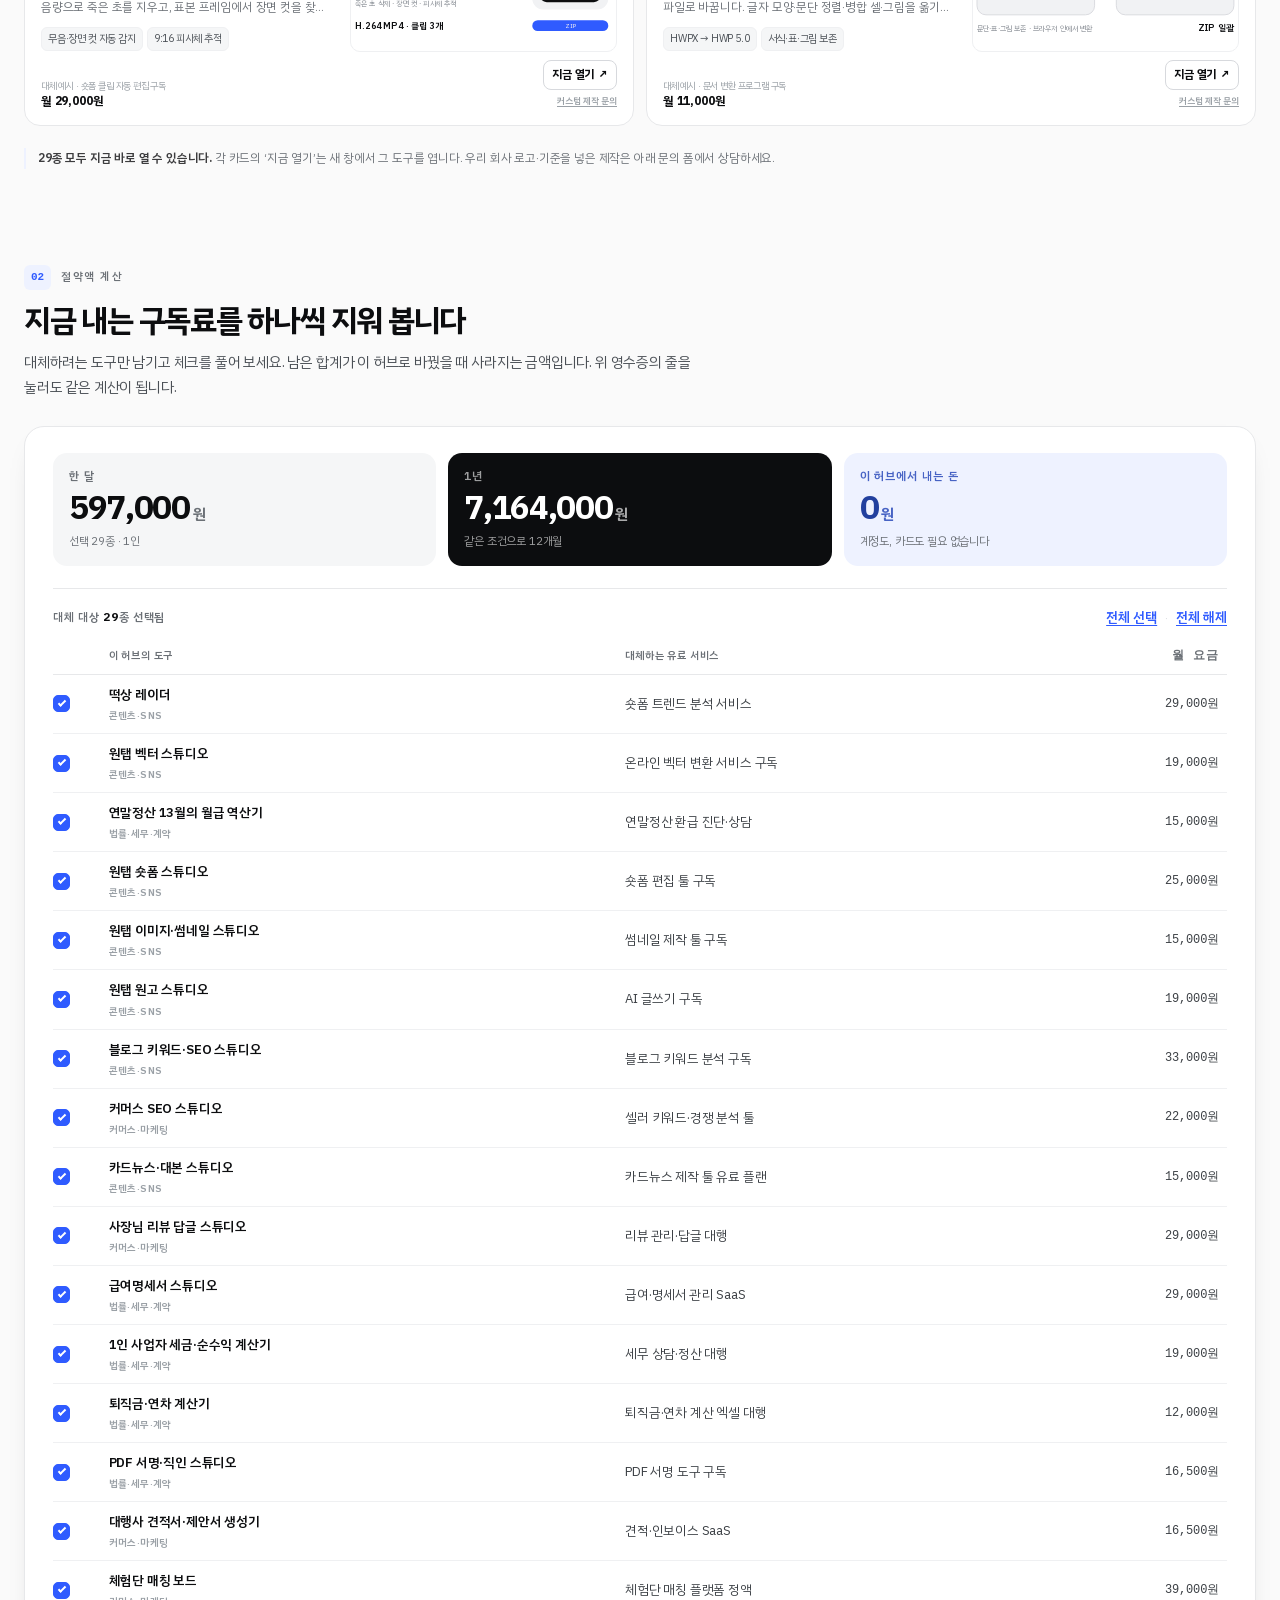
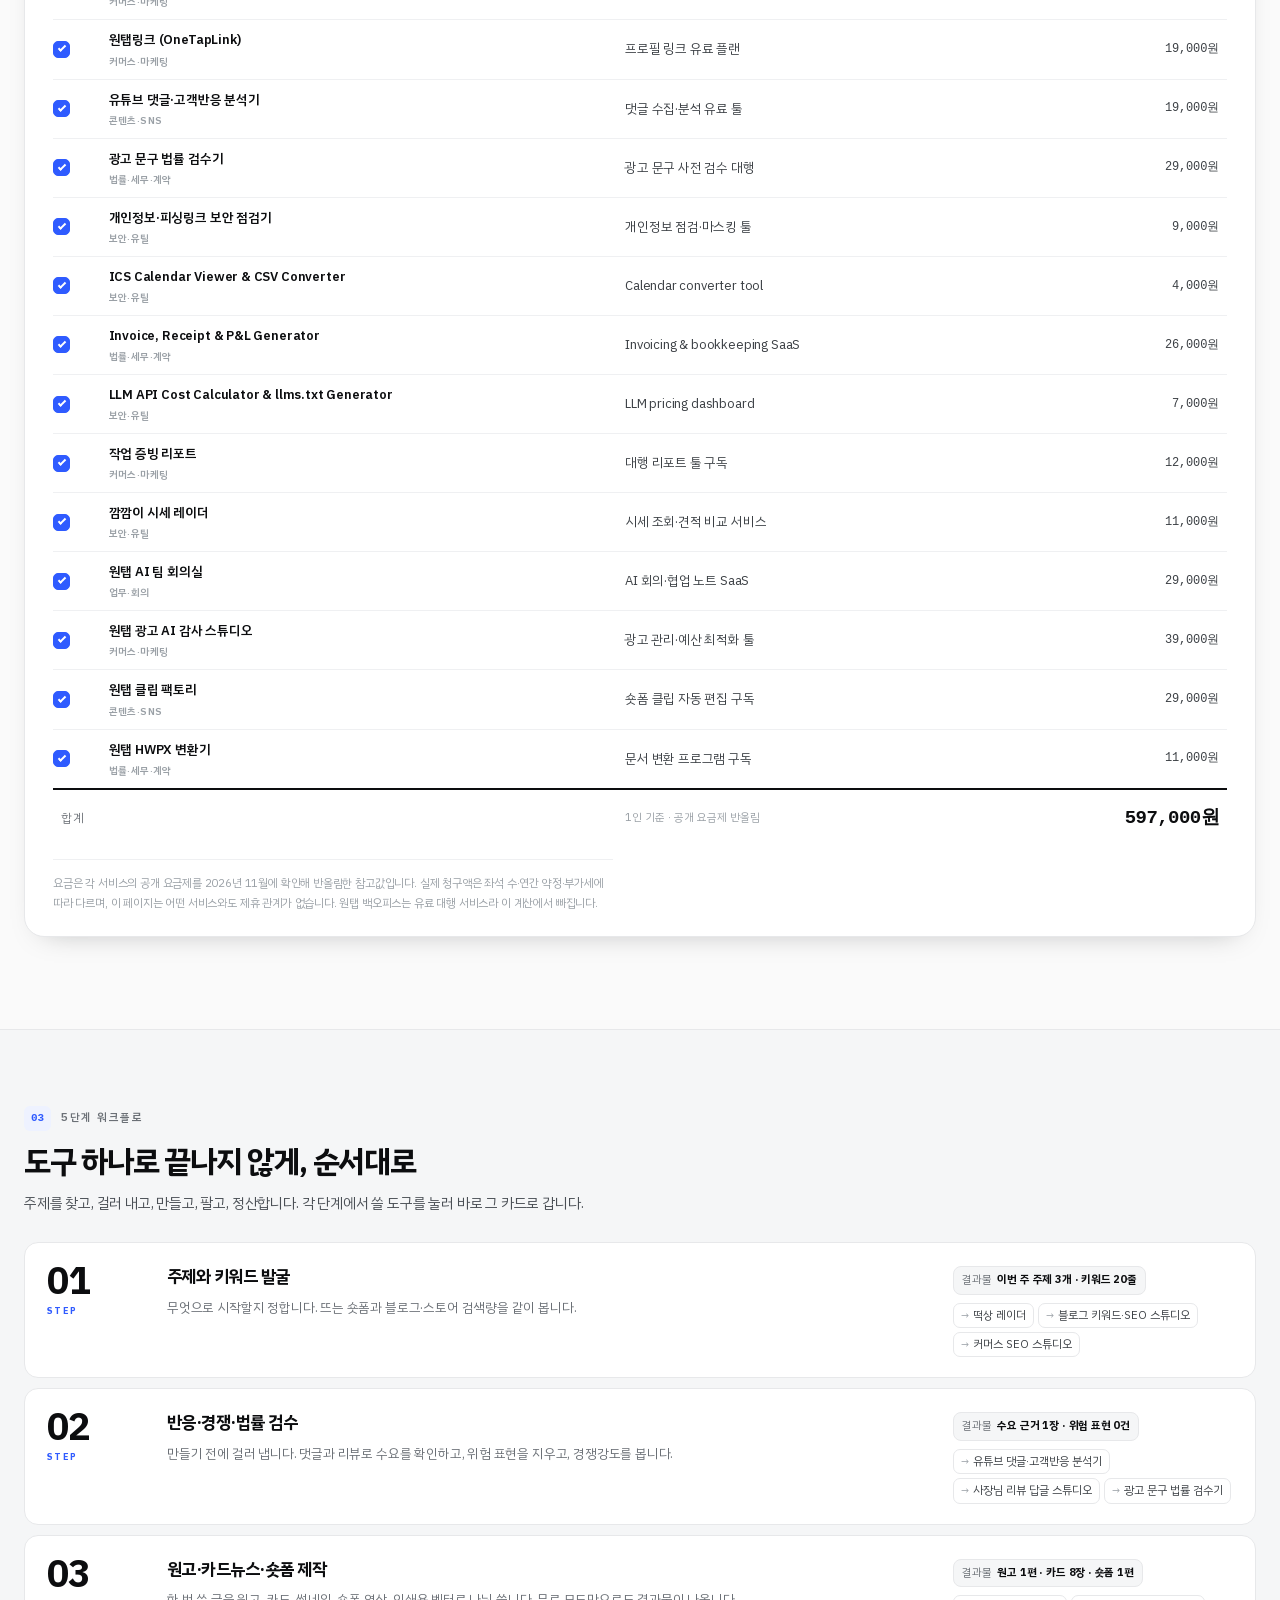
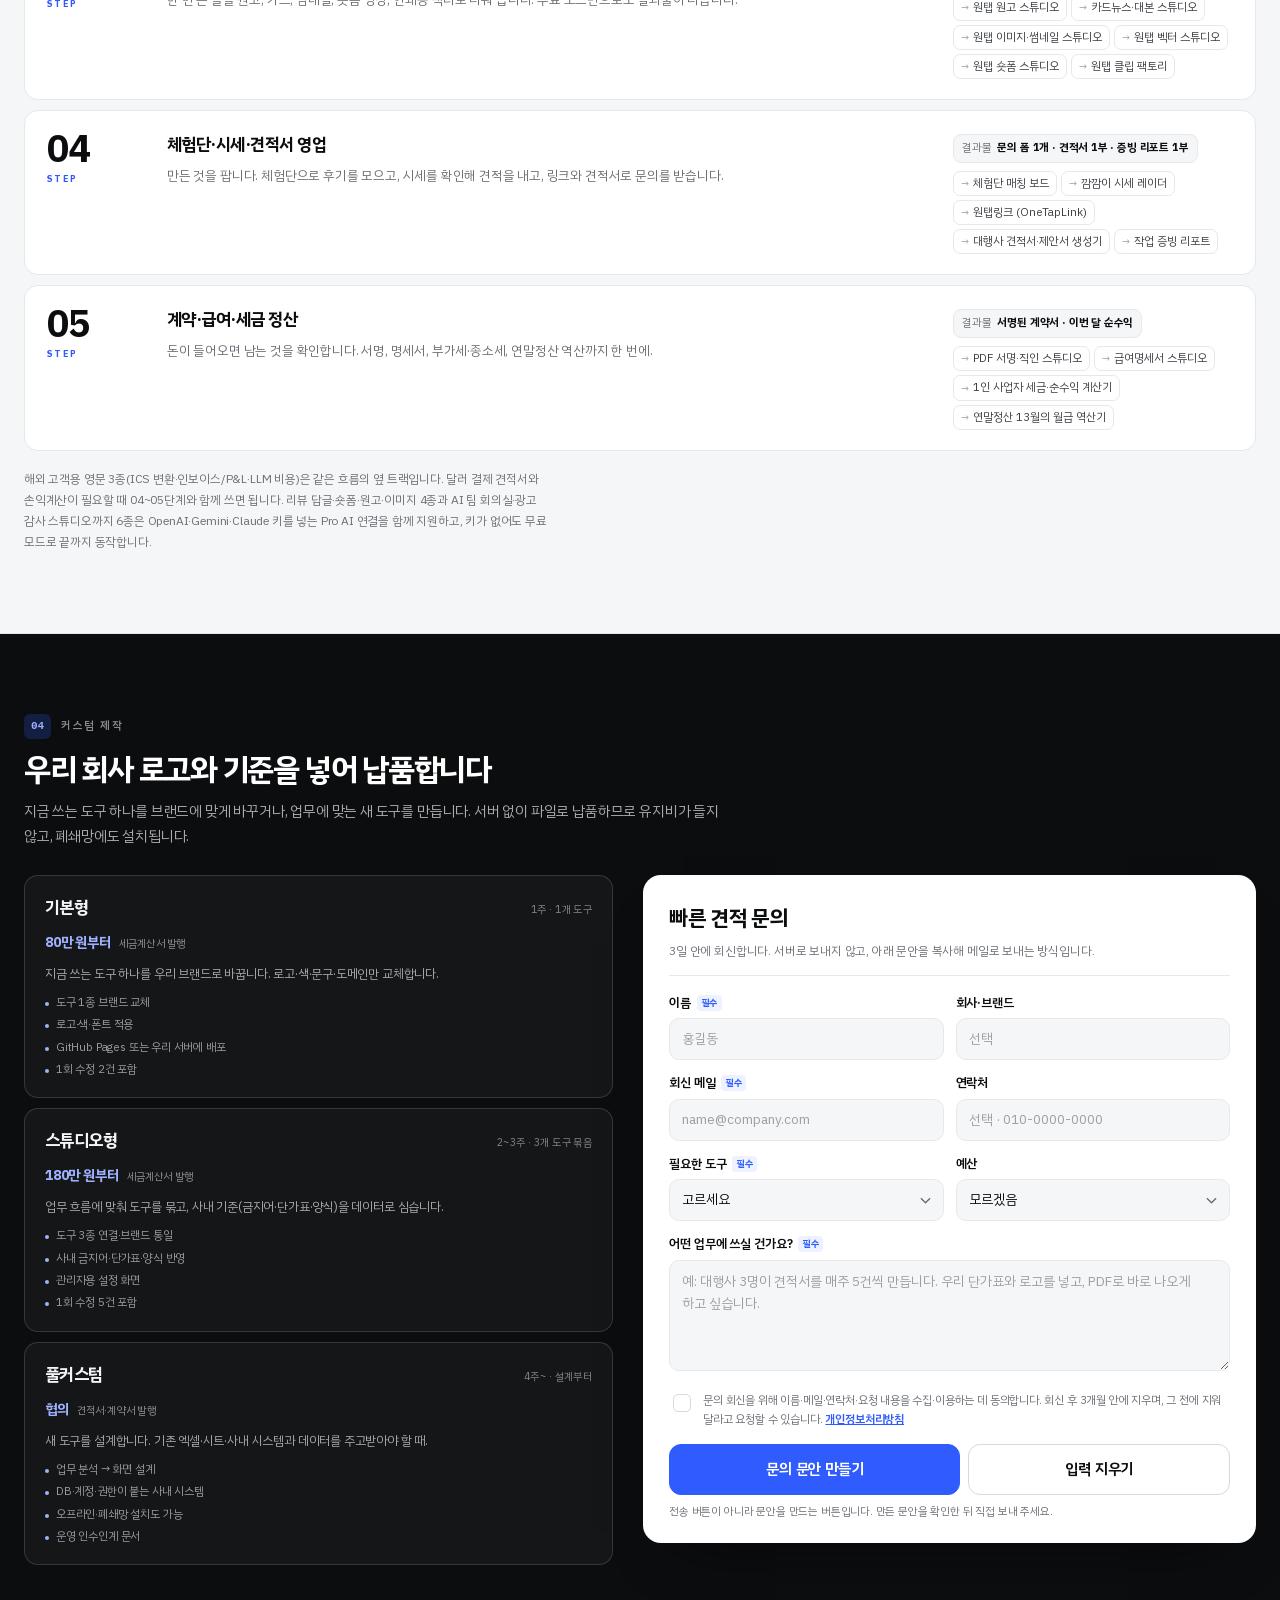
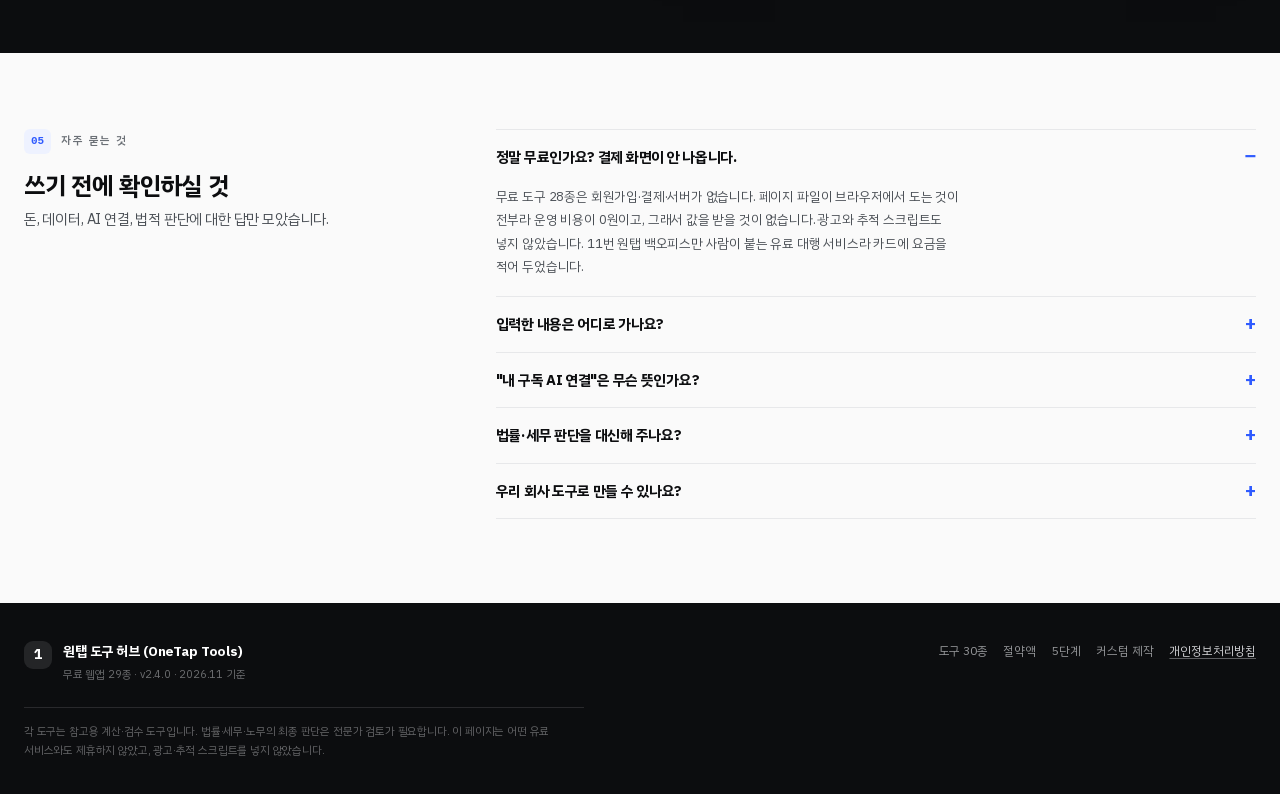
==== commit 50577e93: "feat(hub): 30호기 원탭 HWPX 변환기 추가 · 카드 30장 (v2.4.0) - onetap-hwpx-converter 카드를 30번(법률·세무·계약, 와이드 2×1)으" ====
--- a/index.html
+++ b/index.html
@@ -3,8 +3,8 @@
 <head>
 <meta charset="utf-8">
 <meta name="viewport" content="width=device-width, initial-scale=1, viewport-fit=cover">
-<title>무료 도구 28선 — 1인 사업자·마케터 웹툴 모음 | 원탭 도구 허브</title>
-<meta name="description" content="키워드 발굴부터 블로그 원고, 카드뉴스, 숏폼 영상, 썸네일, 인쇄용 벡터 변환, 리뷰 답글, 광고 문구 검수, 견적서, 시세 비교, 작업 증빙 리포트, PDF 서명, 급여명세서, 세금·퇴직금·연말정산 계산, 개인정보·피싱 점검, AI 팀 회의실과 광고비 감사, 긴 영상에서 숏폼 클립을 뽑는 클립 팩토리까지. 서버 전송 0건·가입 0초·구독료 0원으로 쓰는 무료 웹앱 28종을 한곳에 모았습니다.">
+<title>무료 도구 29선 — 1인 사업자·마케터 웹툴 모음 | 원탭 도구 허브</title>
+<meta name="description" content="키워드 발굴부터 블로그 원고, 카드뉴스, 숏폼 영상, 썸네일, 인쇄용 벡터 변환, 리뷰 답글, 광고 문구 검수, 견적서, 시세 비교, 작업 증빙 리포트, PDF 서명, 급여명세서, 세금·퇴직금·연말정산 계산, 개인정보·피싱 점검, AI 팀 회의실과 광고비 감사, 긴 영상에서 숏폼 클립을 뽑는 클립 팩토리, HWPX를 HWP로 바꾸는 변환기까지. 서버 전송 0건·가입 0초·구독료 0원으로 쓰는 무료 웹앱 29종을 한곳에 모았습니다.">
 <meta name="keywords" content="무료 웹툴, 무료 도구 모음, 1인 사업자 도구, 마케터 무료 툴, 카드뉴스 만들기, 블로그 키워드 분석, 상세페이지 카피, 블로그 원고 쓰기, 숏폼 영상 만들기, 유튜브 썸네일 만들기, 벡터 변환, 리뷰 답글, 광고 문구 검수, 견적서 양식, 시세 조회, 작업 증빙 리포트, PDF 서명, 급여명세서, 부가세 계산기, 연말정산 계산기, 퇴직금 계산기, 연차 계산기, 피싱 링크 검사">
 <meta name="robots" content="index, follow">
 <meta name="color-scheme" content="light">
@@ -12,8 +12,8 @@
 <link rel="canonical" href="https://marcj81.github.io/portal-hub/">
 <meta property="og:type" content="website">
 <meta property="og:site_name" content="원탭 도구 허브 (OneTap Tools)">
-<meta property="og:title" content="월 구독료 없이 평생 쓰는 무료 도구 28선">
-<meta property="og:description" content="서버 전송 0건 · 가입 0초 · 내 구독 AI 연결. 1인 사업자와 마케터를 위한 무료 웹앱 28종.">
+<meta property="og:title" content="월 구독료 없이 평생 쓰는 무료 도구 29선">
+<meta property="og:description" content="서버 전송 0건 · 가입 0초 · 내 구독 AI 연결. 1인 사업자와 마케터를 위한 무료 웹앱 29종.">
 <meta property="og:url" content="https://marcj81.github.io/portal-hub/">
 <meta property="og:locale" content="ko_KR">
 <meta name="twitter:card" content="summary">
@@ -34,12 +34,12 @@
       "name": "원탭 도구 허브 (OneTap Tools)",
       "url": "https://marcj81.github.io/portal-hub/",
       "inLanguage": "ko",
-      "description": "서버·가입·구독 없이 브라우저에서 도는 무료 웹앱 28종의 통합 안내 페이지."
+      "description": "서버·가입·구독 없이 브라우저에서 도는 무료 웹앱 29종의 통합 안내 페이지."
     },
     {
       "@type": "ItemList",
-      "name": "무료 웹앱 28종 + 백오피스 오퍼",
-      "numberOfItems": 29,
+      "name": "무료 웹앱 29종 + 백오피스 오퍼",
+      "numberOfItems": 30,
       "itemListElement": [
         { "@type": "ListItem", "position": 1, "name": "떡상 레이더", "url": "https://marcj81.github.io/shortform-radar/" },
         { "@type": "ListItem", "position": 2, "name": "원탭 벡터 스튜디오", "url": "https://marcj81.github.io/ai-vector-studio/" },
@@ -69,7 +69,8 @@
         { "@type": "ListItem", "position": 26, "name": "깜깜이 시세 레이더", "url": "https://marcj81.github.io/price-radar-kr/" },
         { "@type": "ListItem", "position": 27, "name": "원탭 AI 팀 회의실", "url": "https://marcj81.github.io/onetap-team-room/" },
         { "@type": "ListItem", "position": 28, "name": "원탭 광고 AI 감사 스튜디오", "url": "https://marcj81.github.io/onetap-ad-audit/" },
-        { "@type": "ListItem", "position": 29, "name": "원탭 클립 팩토리", "url": "https://marcj81.github.io/onetap-clip-factory/" }
+        { "@type": "ListItem", "position": 29, "name": "원탭 클립 팩토리", "url": "https://marcj81.github.io/onetap-clip-factory/" },
+        { "@type": "ListItem", "position": 30, "name": "원탭 HWPX 변환기", "url": "https://marcj81.github.io/onetap-hwpx-converter/" }
       ]
     },
     {
@@ -78,7 +79,7 @@
         {
           "@type": "Question",
           "name": "정말 무료인가요?",
-          "acceptedAnswer": { "@type": "Answer", "text": "무료 도구 28종은 회원가입·결제·서버가 없습니다. 페이지 파일이 브라우저에서 도는 것이 전부라 운영 비용이 0원이고, 그래서 받을 값이 없습니다. 광고와 추적 스크립트도 넣지 않았습니다. 백오피스 카드만 사람이 붙는 유료 대행 서비스입니다." }
+          "acceptedAnswer": { "@type": "Answer", "text": "무료 도구 29종은 회원가입·결제·서버가 없습니다. 페이지 파일이 브라우저에서 도는 것이 전부라 운영 비용이 0원이고, 그래서 받을 값이 없습니다. 광고와 추적 스크립트도 넣지 않았습니다. 백오피스 카드만 사람이 붙는 유료 대행 서비스입니다." }
         },
         {
           "@type": "Question",
@@ -113,7 +114,7 @@
       </span>
     </a>
     <nav class="nav" aria-label="주요 섹션">
-      <a href="#tools">도구 29종</a>
+      <a href="#tools">도구 30종</a>
       <a href="#savings">절약액</a>
       <a href="#workflow">5단계</a>
       <a href="#b2b">커스텀 제작</a>
@@ -124,7 +125,7 @@
         <span class="search-trigger-label">도구 검색</span>
         <kbd>⌘K</kbd>
       </button>
-      <span class="live-pill" id="live-pill"><i aria-hidden="true"></i><b>28</b>종 라이브</span>
+      <span class="live-pill" id="live-pill"><i aria-hidden="true"></i><b>29</b>종 라이브</span>
       <a class="btn btn-sm" href="#b2b">제작 문의</a>
     </div>
   </div>
@@ -136,17 +137,17 @@
     <div class="wrap hero-grid">
       <div class="hero-main">
         <p class="kicker">
-          <span class="kicker-vol">VOL.28</span>
+          <span class="kicker-vol">VOL.29</span>
           무료 도구 · 서버 0 · 가입 0 · <time datetime="2026-11-23">2026.11</time>
         </p>
-        <h1 id="hero-title">월 구독료 없이 평생 쓰는<br><em>1인 사업자·마케터</em><br>무료 도구 <span class="mark">28선</span></h1>
+        <h1 id="hero-title">월 구독료 없이 평생 쓰는<br><em>1인 사업자·마케터</em><br>무료 도구 <span class="mark">29선</span></h1>
         <p class="lead">
           키워드 발굴부터 블로그 원고, 카드뉴스, 숏폼 영상, 썸네일, 인쇄용 벡터 변환,
           리뷰 답글, 광고 문구 검수, 견적서와 수리 시세 비교, 작업 증빙 리포트, 계약서 서명,
-          급여명세서와 세금·퇴직금·연말정산 정산, 개인정보·피싱 점검, AI 팀 회의실과 광고비 감사, 긴 영상에서 9:16 클립을 뽑는 클립 팩토리까지. 28개 도구가 브라우저 안에서만 돌아갑니다.
+          급여명세서와 세금·퇴직금·연말정산 정산, 개인정보·피싱 점검, AI 팀 회의실과 광고비 감사, 긴 영상에서 9:16 클립을 뽑는 클립 팩토리, HWPX를 HWP로 바꾸는 변환기까지. 29개 도구가 브라우저 안에서만 돌아갑니다.
         </p>
         <div class="hero-actions">
-          <a class="btn btn-accent btn-lg" href="#tools">도구 29종 열기 <span aria-hidden="true">→</span></a>
+          <a class="btn btn-accent btn-lg" href="#tools">도구 30종 열기 <span aria-hidden="true">→</span></a>
           <a class="btn btn-ghost btn-lg" href="#savings">구독료 얼마나 아끼나</a>
           <button class="btn btn-lg install-btn" id="install-app" type="button"
                   aria-haspopup="dialog" aria-controls="install-modal"
@@ -192,7 +193,7 @@
           </span>
         </div>
         <p class="receipt-note">
-          <span id="receipt-count">28종</span> 기준 · 1인 · 공개 요금제 참고값.
+          <span id="receipt-count">29종</span> 기준 · 1인 · 공개 요금제 참고값.
           <span class="nowrap">연 <b id="receipt-yearly">0원</b>이 사라집니다.</span>
         </p>
         <a class="receipt-cta" href="#savings">줄을 눌러 하나씩 지워 보기 <span aria-hidden="true">↓</span></a>
@@ -201,7 +202,7 @@
       <div class="stats" aria-label="한눈에 보는 숫자">
         <div class="stat">
           <p>무료 도구</p>
-          <b><span id="stat-tools">28</span><small>종</small></b>
+          <b><span id="stat-tools">29</span><small>종</small></b>
           <span class="delta">+ 백오피스 오퍼 1장</span>
         </div>
         <div class="stat">
@@ -227,7 +228,7 @@
   <section class="tools" id="tools" aria-labelledby="tools-title">
     <div class="wrap">
       <div class="sec-head">
-        <p class="sec-no"><span>01</span> 도구 28종 + 오퍼 1</p>
+        <p class="sec-no"><span>01</span> 도구 29종 + 오퍼 1</p>
         <h2 id="tools-title">하는 일을 그대로 검색하세요</h2>
         <p class="sec-lead">
           카테고리로 좁히거나, 하려는 일을 그대로 적으면 됩니다.
@@ -252,14 +253,14 @@
         </label>
       </div>
 
-      <p class="result-line" id="result-count" role="status" aria-live="polite">29장</p>
+      <p class="result-line" id="result-count" role="status" aria-live="polite">30장</p>
       <div class="bento" id="app-grid"></div>
       <p class="empty" id="empty-state" hidden>
-        검색어에 맞는 도구가 없습니다. <button type="button" class="link-btn" id="empty-reset">전체 29장 보기</button>
+        검색어에 맞는 도구가 없습니다. <button type="button" class="link-btn" id="empty-reset">전체 30장 보기</button>
       </p>
 
       <p class="tools-note">
-        <b id="status-line">28종 모두 지금 바로 열 수 있습니다.</b>
+        <b id="status-line">29종 모두 지금 바로 열 수 있습니다.</b>
         각 카드의 ‘지금 열기’는 새 창에서 그 도구를 엽니다. 우리 회사 로고·기준을 넣은 제작은 아래 문의 폼에서 상담하세요.
       </p>
     </div>
@@ -282,7 +283,7 @@
           <div class="fig">
             <p class="fig-label">한 달</p>
             <p class="fig-value"><span id="sum-monthly">0</span><small>원</small></p>
-            <p class="fig-sub" id="sum-monthly-sub">선택 28종 · 1인</p>
+            <p class="fig-sub" id="sum-monthly-sub">선택 29종 · 1인</p>
           </div>
           <div class="fig fig-accent">
             <p class="fig-label">1년</p>
@@ -297,7 +298,7 @@
         </div>
 
         <div class="table-tools">
-          <p class="table-cap">대체 대상 <b id="pick-count">28</b>종 선택됨</p>
+          <p class="table-cap">대체 대상 <b id="pick-count">29</b>종 선택됨</p>
           <div class="table-actions">
             <button type="button" class="link-btn" id="pick-all">전체 선택</button>
             <span aria-hidden="true">·</span>
@@ -485,11 +486,11 @@
       <span class="brand-mark" aria-hidden="true">1</span>
       <div>
         <strong>원탭 도구 허브 (OneTap Tools)</strong>
-        <p>무료 웹앱 28종 · <span id="foot-version">v2.3.0</span> · 2026.11 기준</p>
+        <p>무료 웹앱 29종 · <span id="foot-version">v2.4.0</span> · 2026.11 기준</p>
       </div>
     </div>
     <nav class="foot-nav" aria-label="바닥글">
-      <a href="#tools">도구 29종</a>
+      <a href="#tools">도구 30종</a>
       <a href="#savings">절약액</a>
       <a href="#workflow">5단계</a>
       <a href="#b2b">커스텀 제작</a>
@@ -503,7 +504,7 @@
 </footer>
 
 <noscript>
-  <p class="noscript">이 페이지는 목록과 계산을 브라우저에서 그립니다. JavaScript를 켜면 28종 도구와 절약액 계산이 보입니다.</p>
+  <p class="noscript">이 페이지는 목록과 계산을 브라우저에서 그립니다. JavaScript를 켜면 29종 도구와 절약액 계산이 보입니다.</p>
 </noscript>
 
 <div class="install-modal" id="install-modal" hidden>
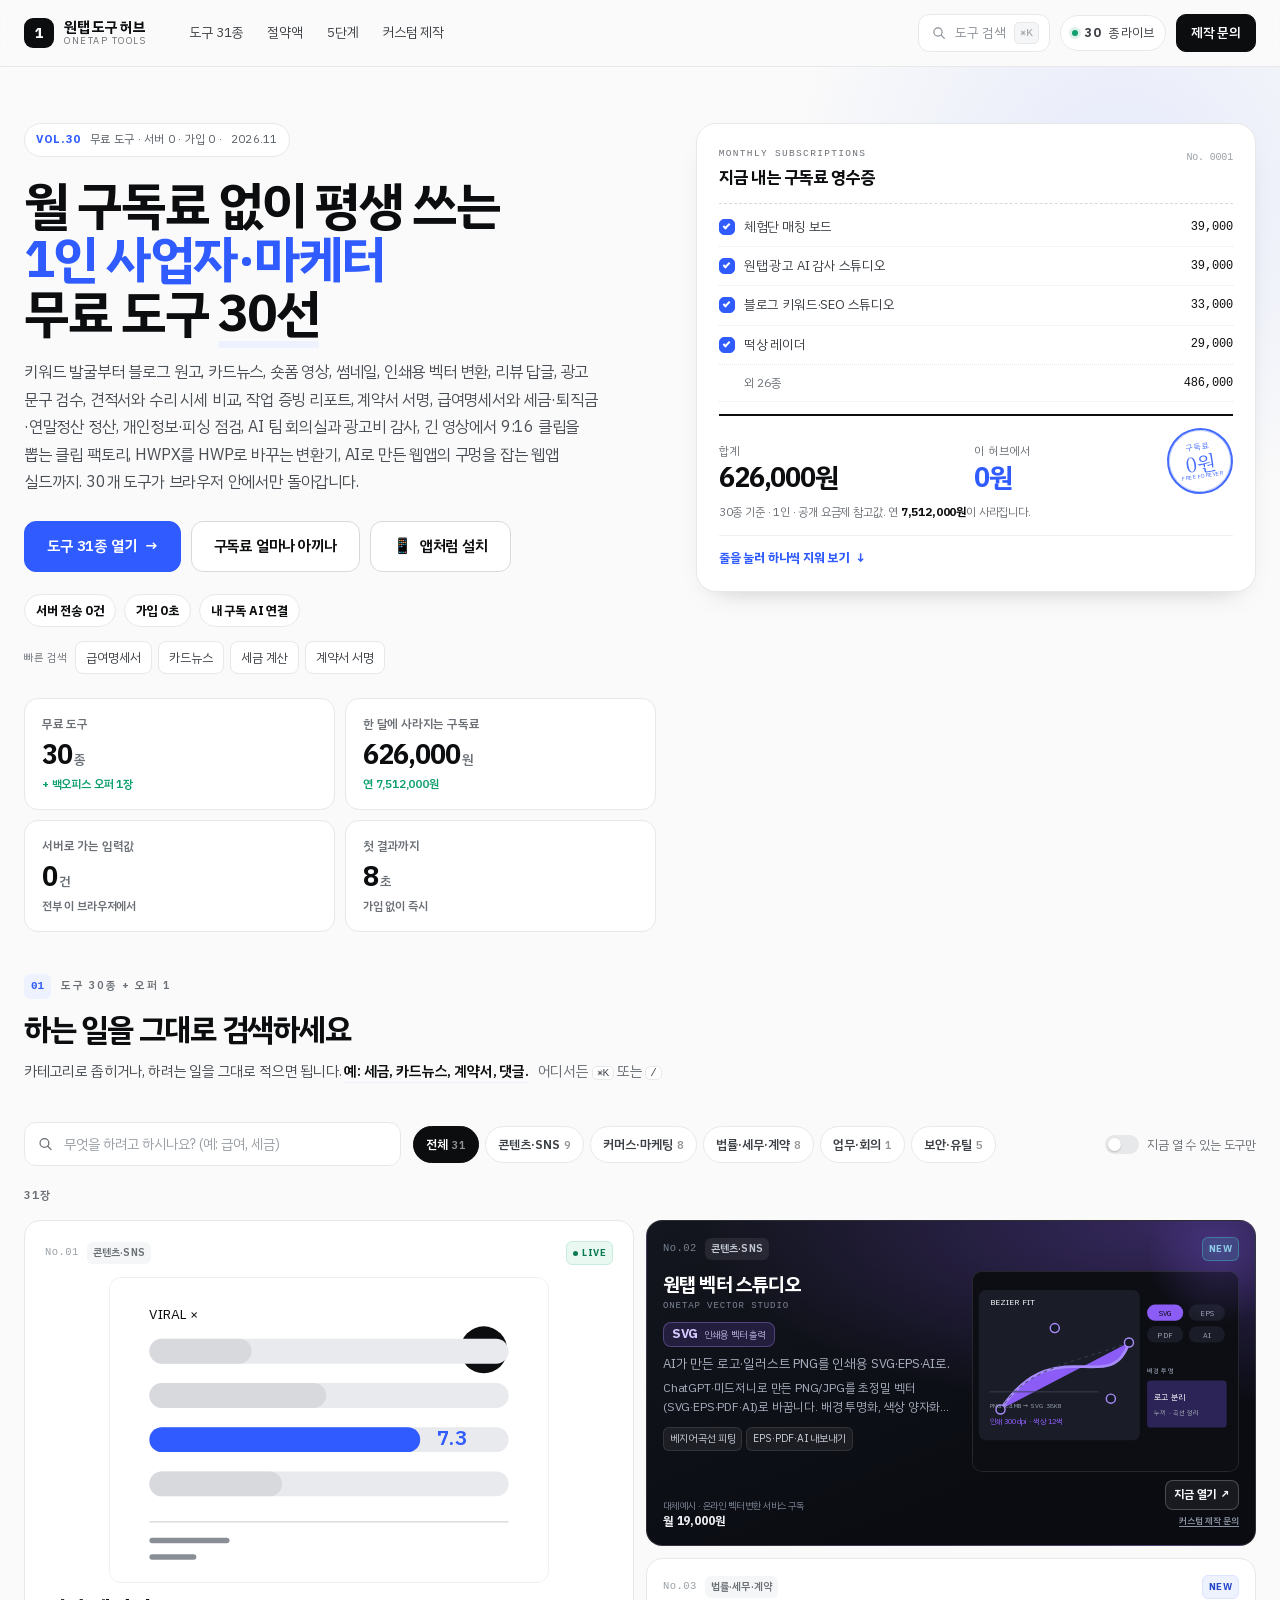
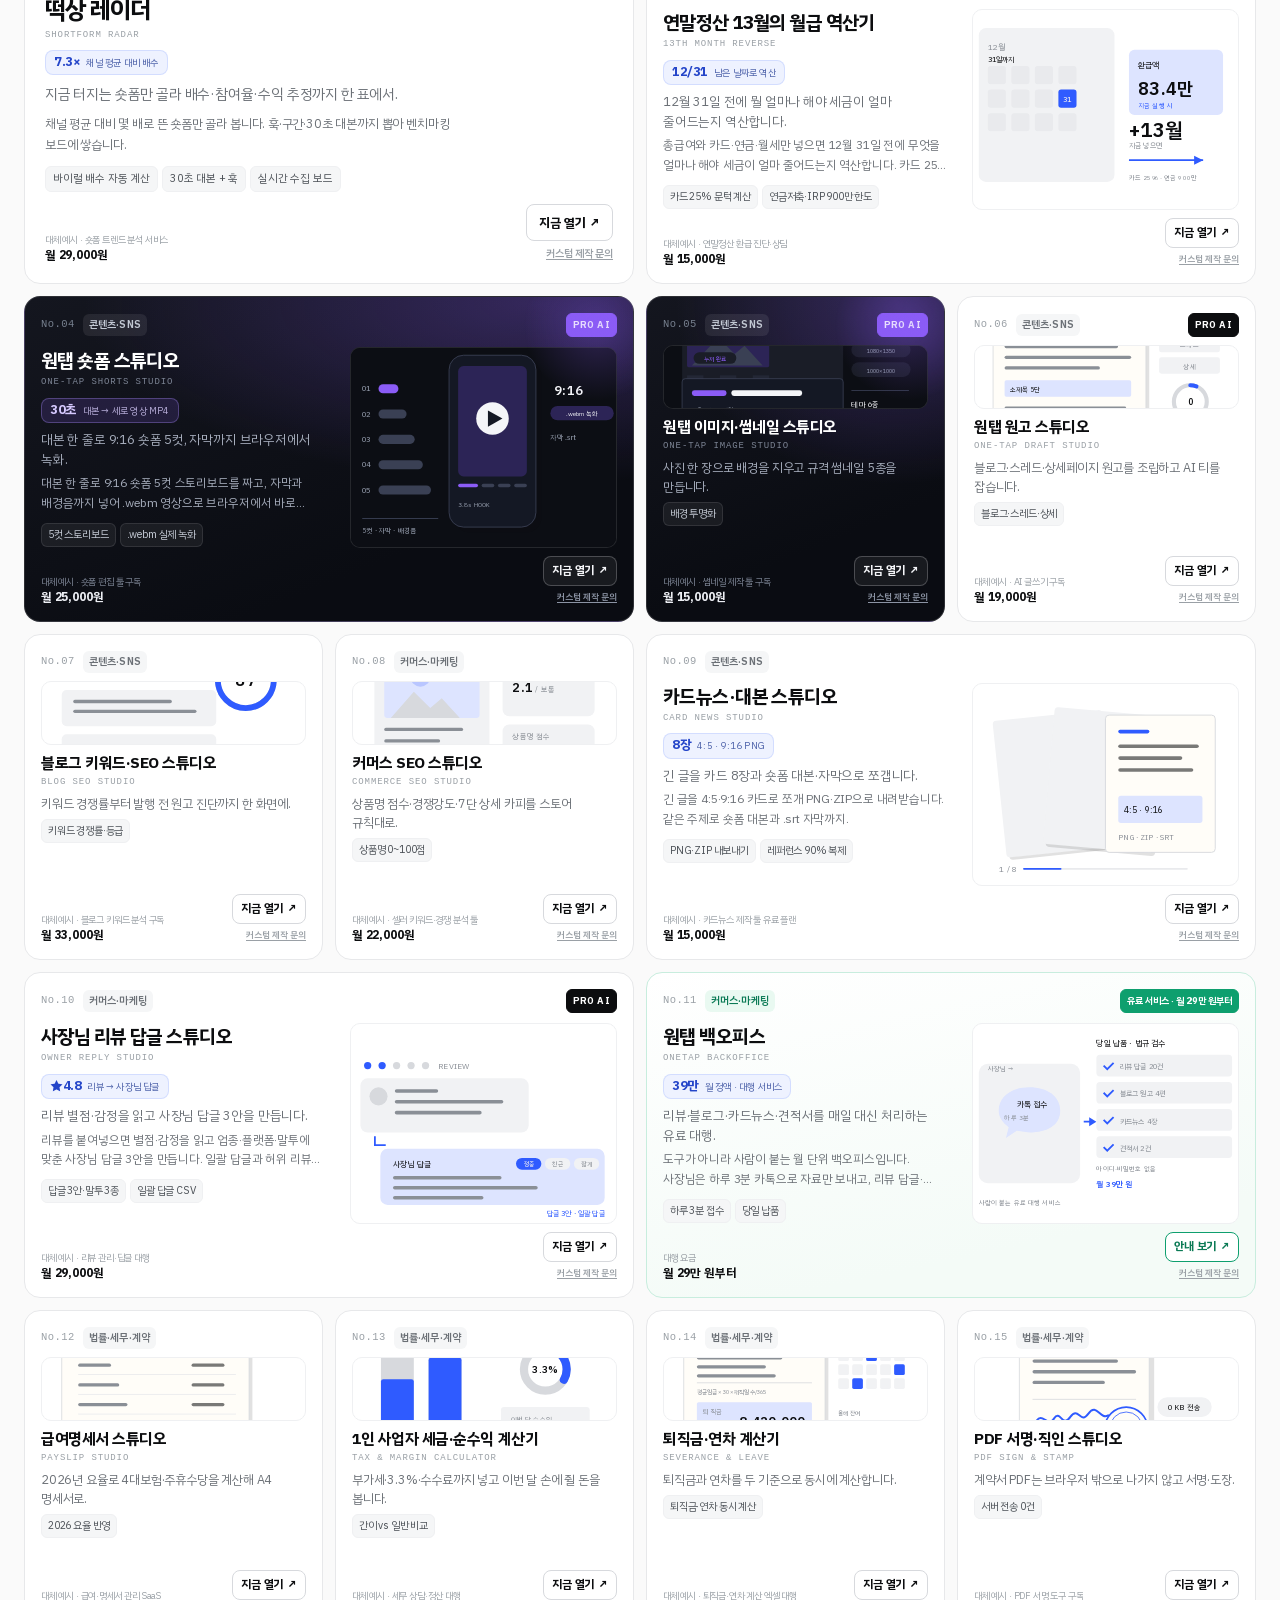
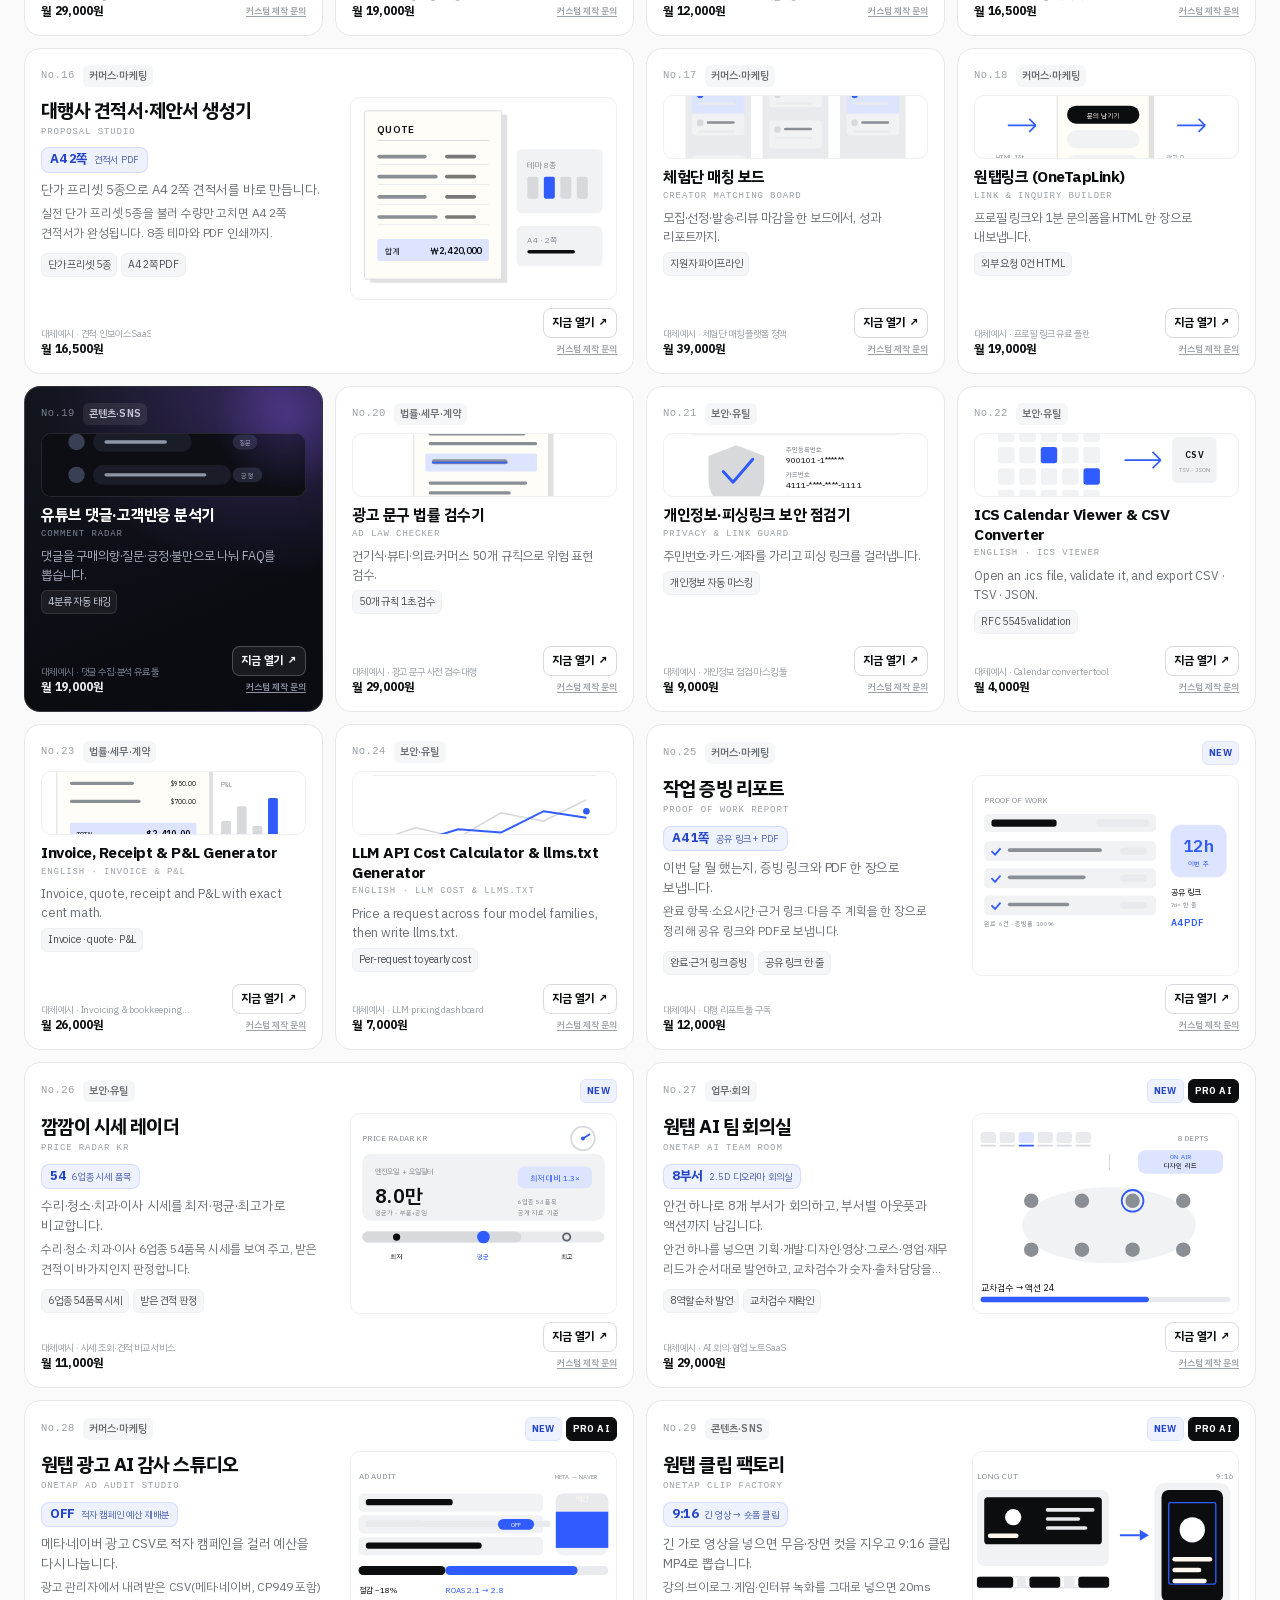
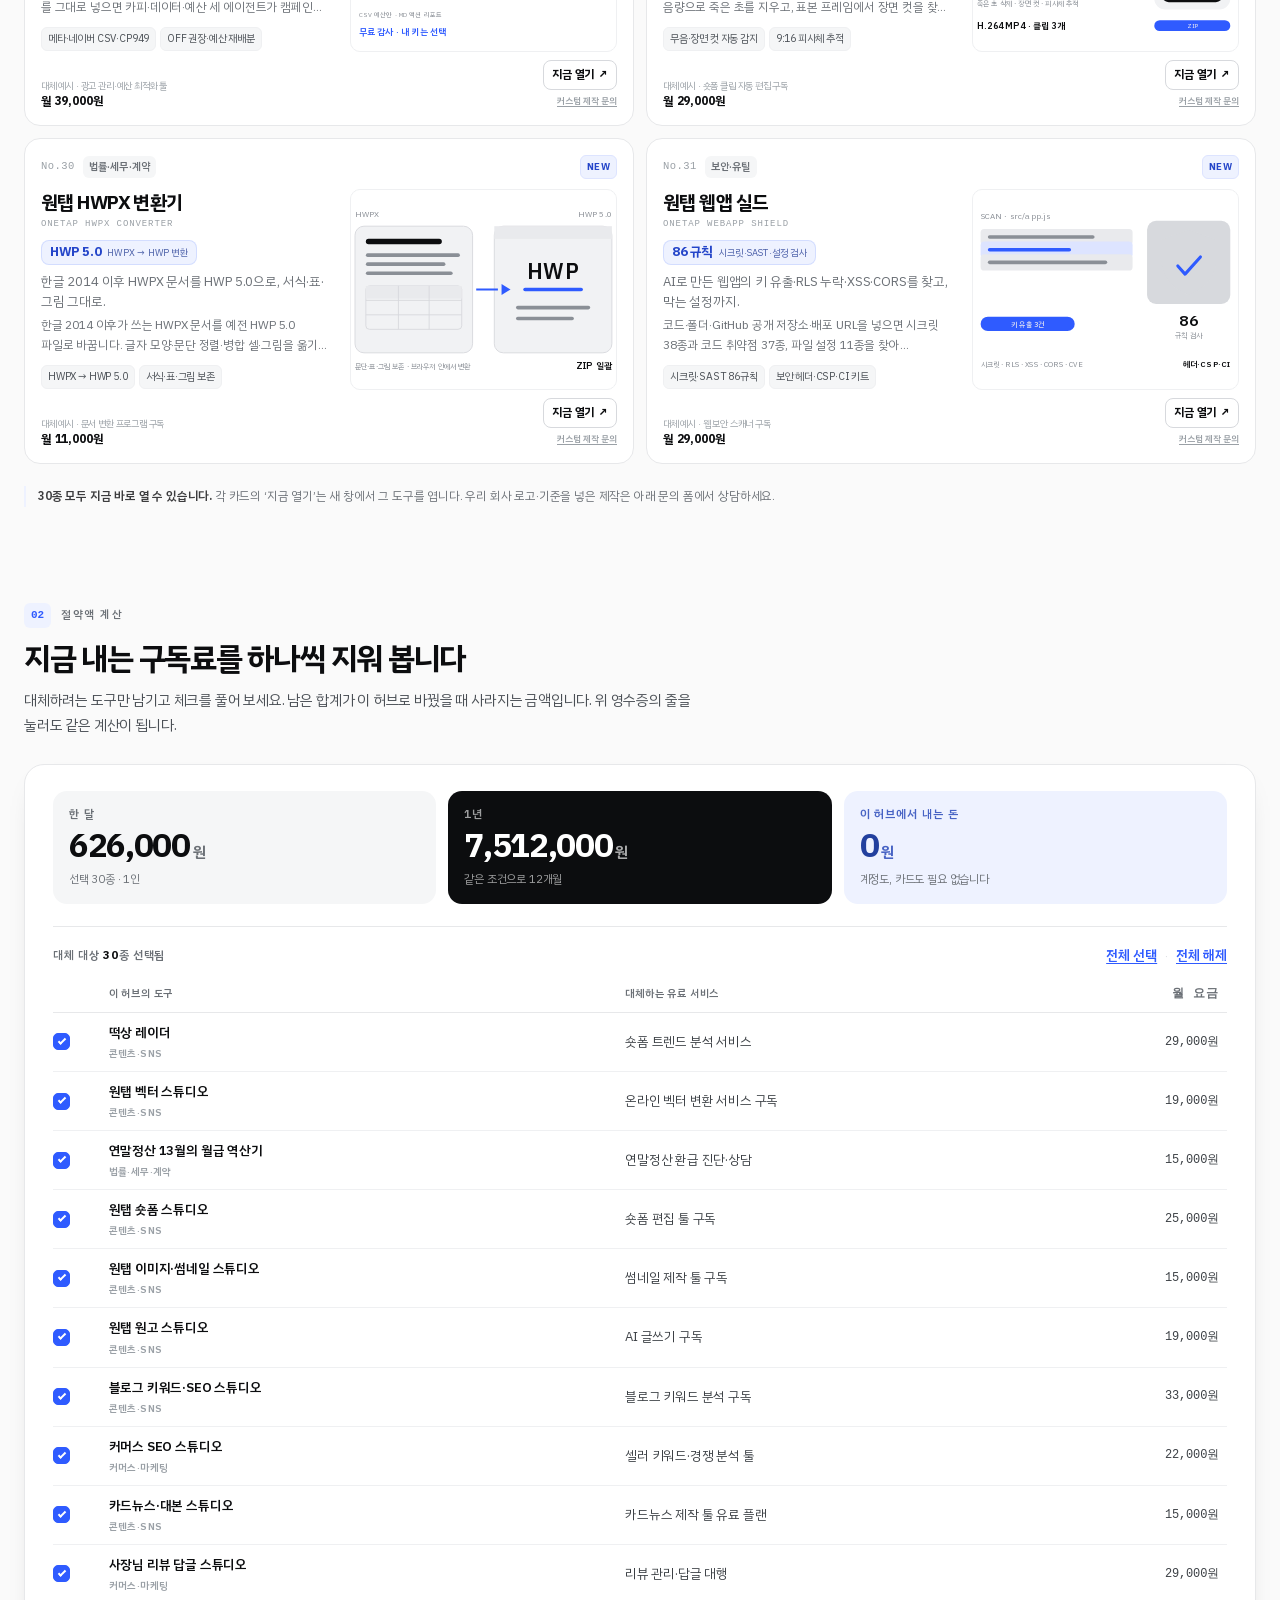
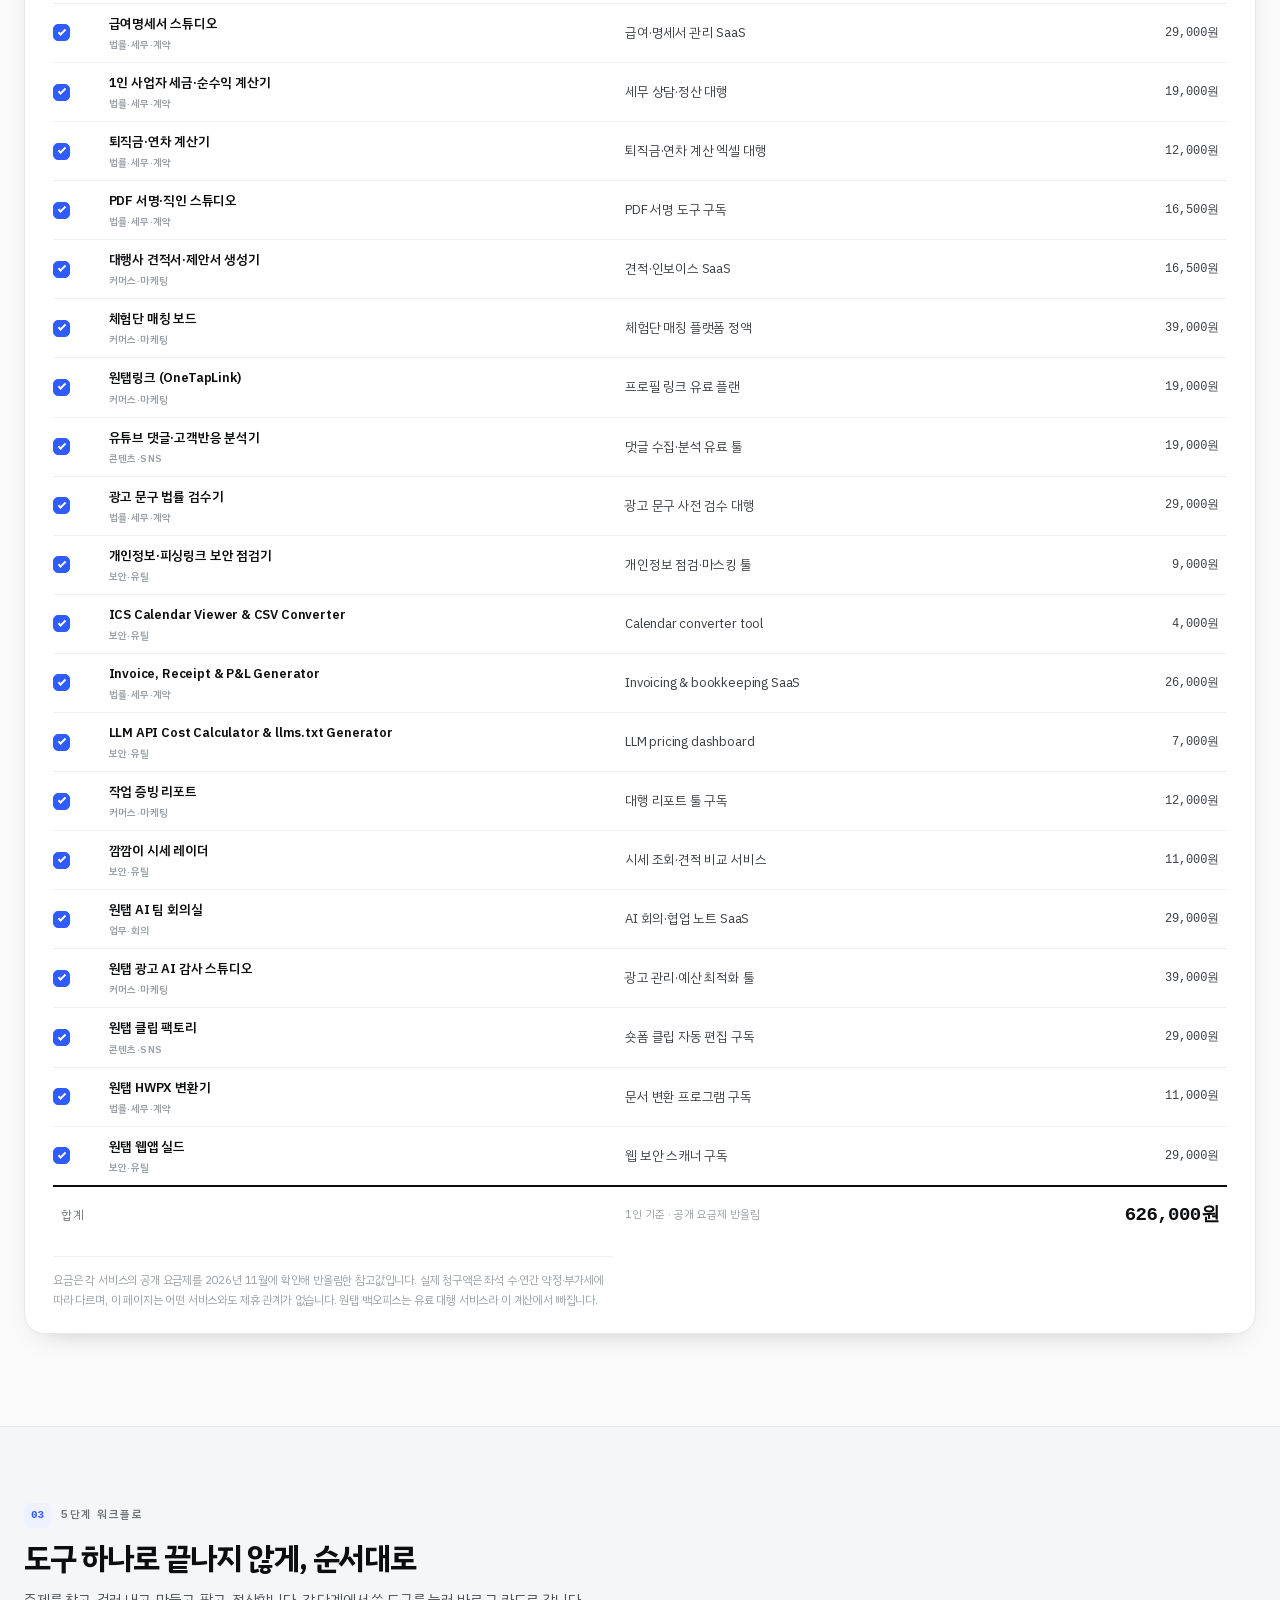
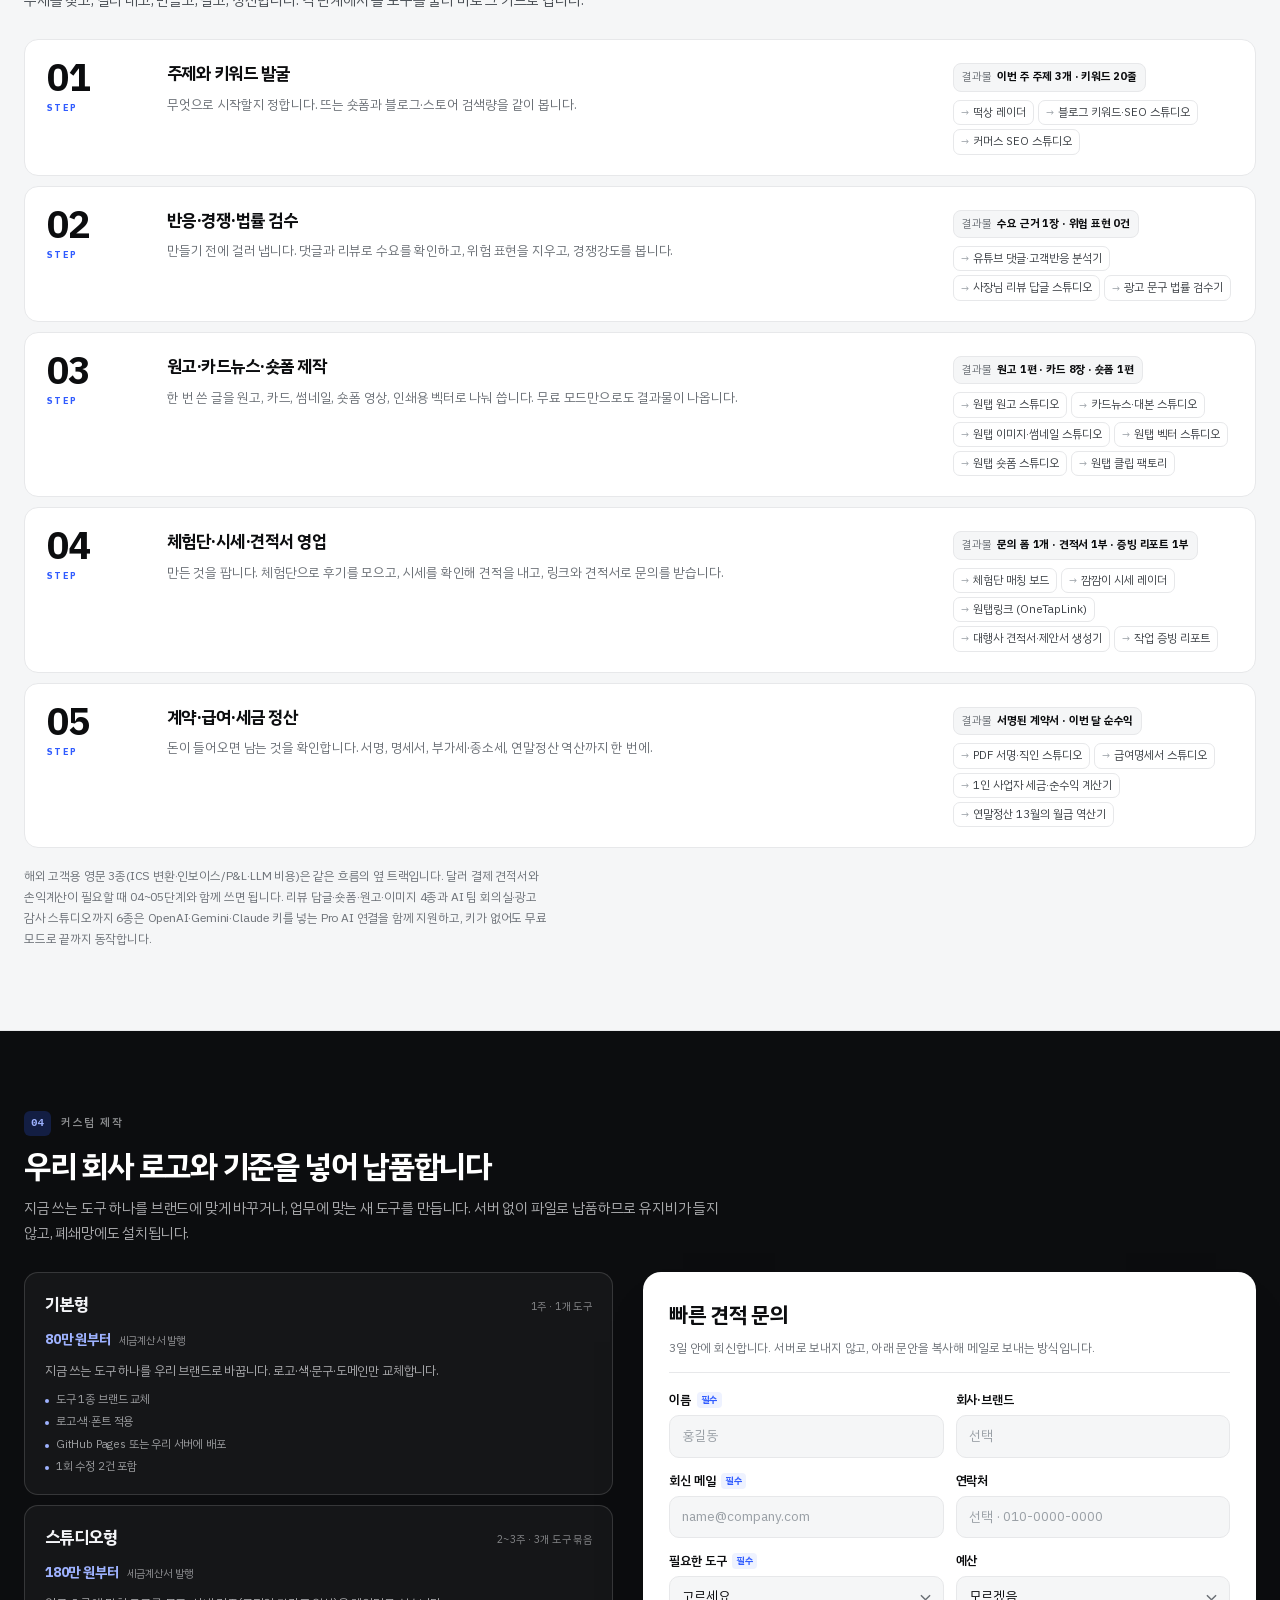
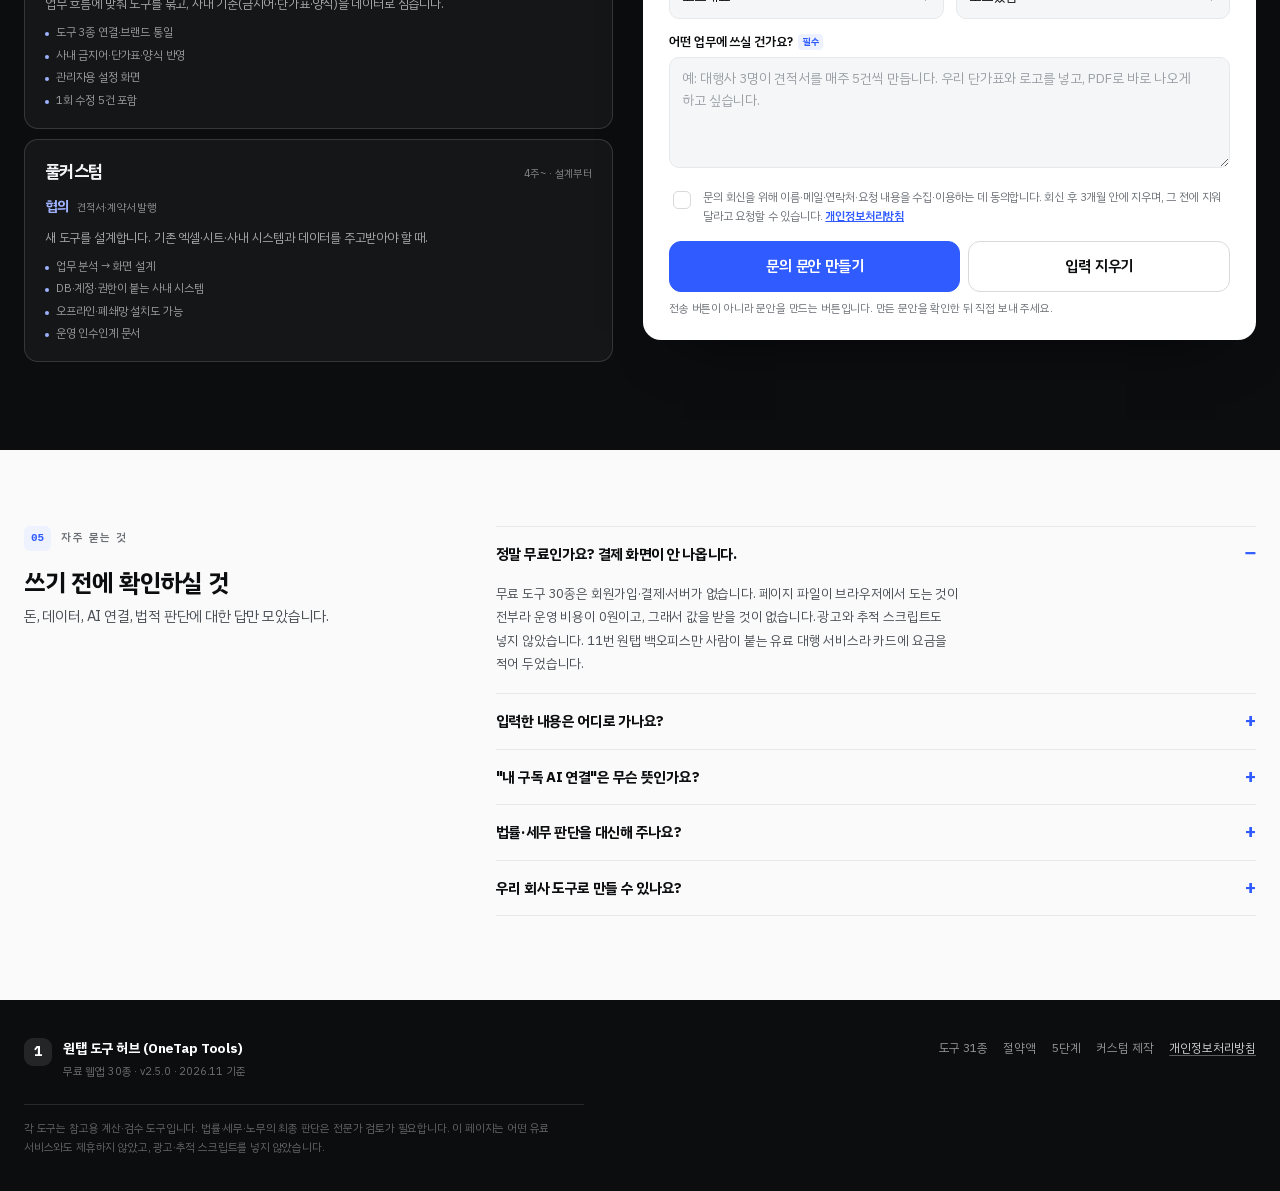
==== commit 0e03a088: "feat(hub): 31호기 원탭 웹앱 실드 추가 · 카드 31장 (v2.5.0)" ====
--- a/index.html
+++ b/index.html
@@ -3,8 +3,8 @@
 <head>
 <meta charset="utf-8">
 <meta name="viewport" content="width=device-width, initial-scale=1, viewport-fit=cover">
-<title>무료 도구 29선 — 1인 사업자·마케터 웹툴 모음 | 원탭 도구 허브</title>
-<meta name="description" content="키워드 발굴부터 블로그 원고, 카드뉴스, 숏폼 영상, 썸네일, 인쇄용 벡터 변환, 리뷰 답글, 광고 문구 검수, 견적서, 시세 비교, 작업 증빙 리포트, PDF 서명, 급여명세서, 세금·퇴직금·연말정산 계산, 개인정보·피싱 점검, AI 팀 회의실과 광고비 감사, 긴 영상에서 숏폼 클립을 뽑는 클립 팩토리, HWPX를 HWP로 바꾸는 변환기까지. 서버 전송 0건·가입 0초·구독료 0원으로 쓰는 무료 웹앱 29종을 한곳에 모았습니다.">
+<title>무료 도구 30선 — 1인 사업자·마케터 웹툴 모음 | 원탭 도구 허브</title>
+<meta name="description" content="키워드 발굴부터 블로그 원고, 카드뉴스, 숏폼 영상, 썸네일, 인쇄용 벡터 변환, 리뷰 답글, 광고 문구 검수, 견적서, 시세 비교, 작업 증빙 리포트, PDF 서명, 급여명세서, 세금·퇴직금·연말정산 계산, 개인정보·피싱 점검, AI 팀 회의실과 광고비 감사, 긴 영상에서 숏폼 클립을 뽑는 클립 팩토리, HWPX를 HWP로 바꾸는 변환기까지. 서버 전송 0건·가입 0초·구독료 0원으로 쓰는 무료 웹앱 30종을 한곳에 모았습니다.">
 <meta name="keywords" content="무료 웹툴, 무료 도구 모음, 1인 사업자 도구, 마케터 무료 툴, 카드뉴스 만들기, 블로그 키워드 분석, 상세페이지 카피, 블로그 원고 쓰기, 숏폼 영상 만들기, 유튜브 썸네일 만들기, 벡터 변환, 리뷰 답글, 광고 문구 검수, 견적서 양식, 시세 조회, 작업 증빙 리포트, PDF 서명, 급여명세서, 부가세 계산기, 연말정산 계산기, 퇴직금 계산기, 연차 계산기, 피싱 링크 검사">
 <meta name="robots" content="index, follow">
 <meta name="color-scheme" content="light">
@@ -12,8 +12,8 @@
 <link rel="canonical" href="https://marcj81.github.io/portal-hub/">
 <meta property="og:type" content="website">
 <meta property="og:site_name" content="원탭 도구 허브 (OneTap Tools)">
-<meta property="og:title" content="월 구독료 없이 평생 쓰는 무료 도구 29선">
-<meta property="og:description" content="서버 전송 0건 · 가입 0초 · 내 구독 AI 연결. 1인 사업자와 마케터를 위한 무료 웹앱 29종.">
+<meta property="og:title" content="월 구독료 없이 평생 쓰는 무료 도구 30선">
+<meta property="og:description" content="서버 전송 0건 · 가입 0초 · 내 구독 AI 연결. 1인 사업자와 마케터를 위한 무료 웹앱 30종.">
 <meta property="og:url" content="https://marcj81.github.io/portal-hub/">
 <meta property="og:locale" content="ko_KR">
 <meta name="twitter:card" content="summary">
@@ -34,12 +34,12 @@
       "name": "원탭 도구 허브 (OneTap Tools)",
       "url": "https://marcj81.github.io/portal-hub/",
       "inLanguage": "ko",
-      "description": "서버·가입·구독 없이 브라우저에서 도는 무료 웹앱 29종의 통합 안내 페이지."
+      "description": "서버·가입·구독 없이 브라우저에서 도는 무료 웹앱 30종의 통합 안내 페이지."
     },
     {
       "@type": "ItemList",
-      "name": "무료 웹앱 29종 + 백오피스 오퍼",
-      "numberOfItems": 30,
+      "name": "무료 웹앱 30종 + 백오피스 오퍼",
+      "numberOfItems": 31,
       "itemListElement": [
         { "@type": "ListItem", "position": 1, "name": "떡상 레이더", "url": "https://marcj81.github.io/shortform-radar/" },
         { "@type": "ListItem", "position": 2, "name": "원탭 벡터 스튜디오", "url": "https://marcj81.github.io/ai-vector-studio/" },
@@ -70,7 +70,8 @@
         { "@type": "ListItem", "position": 27, "name": "원탭 AI 팀 회의실", "url": "https://marcj81.github.io/onetap-team-room/" },
         { "@type": "ListItem", "position": 28, "name": "원탭 광고 AI 감사 스튜디오", "url": "https://marcj81.github.io/onetap-ad-audit/" },
         { "@type": "ListItem", "position": 29, "name": "원탭 클립 팩토리", "url": "https://marcj81.github.io/onetap-clip-factory/" },
-        { "@type": "ListItem", "position": 30, "name": "원탭 HWPX 변환기", "url": "https://marcj81.github.io/onetap-hwpx-converter/" }
+        { "@type": "ListItem", "position": 30, "name": "원탭 HWPX 변환기", "url": "https://marcj81.github.io/onetap-hwpx-converter/" },
+        { "@type": "ListItem", "position": 31, "name": "원탭 웹앱 실드", "url": "https://marcj81.github.io/onetap-webapp-shield/" }
       ]
     },
     {
@@ -79,7 +80,7 @@
         {
           "@type": "Question",
           "name": "정말 무료인가요?",
-          "acceptedAnswer": { "@type": "Answer", "text": "무료 도구 29종은 회원가입·결제·서버가 없습니다. 페이지 파일이 브라우저에서 도는 것이 전부라 운영 비용이 0원이고, 그래서 받을 값이 없습니다. 광고와 추적 스크립트도 넣지 않았습니다. 백오피스 카드만 사람이 붙는 유료 대행 서비스입니다." }
+          "acceptedAnswer": { "@type": "Answer", "text": "무료 도구 30종은 회원가입·결제·서버가 없습니다. 페이지 파일이 브라우저에서 도는 것이 전부라 운영 비용이 0원이고, 그래서 받을 값이 없습니다. 광고와 추적 스크립트도 넣지 않았습니다. 백오피스 카드만 사람이 붙는 유료 대행 서비스입니다." }
         },
         {
           "@type": "Question",
@@ -114,7 +115,7 @@
       </span>
     </a>
     <nav class="nav" aria-label="주요 섹션">
-      <a href="#tools">도구 30종</a>
+      <a href="#tools">도구 31종</a>
       <a href="#savings">절약액</a>
       <a href="#workflow">5단계</a>
       <a href="#b2b">커스텀 제작</a>
@@ -125,7 +126,7 @@
         <span class="search-trigger-label">도구 검색</span>
         <kbd>⌘K</kbd>
       </button>
-      <span class="live-pill" id="live-pill"><i aria-hidden="true"></i><b>29</b>종 라이브</span>
+      <span class="live-pill" id="live-pill"><i aria-hidden="true"></i><b>30</b>종 라이브</span>
       <a class="btn btn-sm" href="#b2b">제작 문의</a>
     </div>
   </div>
@@ -137,17 +138,17 @@
     <div class="wrap hero-grid">
       <div class="hero-main">
         <p class="kicker">
-          <span class="kicker-vol">VOL.29</span>
+          <span class="kicker-vol">VOL.30</span>
           무료 도구 · 서버 0 · 가입 0 · <time datetime="2026-11-23">2026.11</time>
         </p>
-        <h1 id="hero-title">월 구독료 없이 평생 쓰는<br><em>1인 사업자·마케터</em><br>무료 도구 <span class="mark">29선</span></h1>
+        <h1 id="hero-title">월 구독료 없이 평생 쓰는<br><em>1인 사업자·마케터</em><br>무료 도구 <span class="mark">30선</span></h1>
         <p class="lead">
           키워드 발굴부터 블로그 원고, 카드뉴스, 숏폼 영상, 썸네일, 인쇄용 벡터 변환,
           리뷰 답글, 광고 문구 검수, 견적서와 수리 시세 비교, 작업 증빙 리포트, 계약서 서명,
-          급여명세서와 세금·퇴직금·연말정산 정산, 개인정보·피싱 점검, AI 팀 회의실과 광고비 감사, 긴 영상에서 9:16 클립을 뽑는 클립 팩토리, HWPX를 HWP로 바꾸는 변환기까지. 29개 도구가 브라우저 안에서만 돌아갑니다.
+          급여명세서와 세금·퇴직금·연말정산 정산, 개인정보·피싱 점검, AI 팀 회의실과 광고비 감사, 긴 영상에서 9:16 클립을 뽑는 클립 팩토리, HWPX를 HWP로 바꾸는 변환기, AI로 만든 웹앱의 구멍을 잡는 웹앱 실드까지. 30개 도구가 브라우저 안에서만 돌아갑니다.
         </p>
         <div class="hero-actions">
-          <a class="btn btn-accent btn-lg" href="#tools">도구 30종 열기 <span aria-hidden="true">→</span></a>
+          <a class="btn btn-accent btn-lg" href="#tools">도구 31종 열기 <span aria-hidden="true">→</span></a>
           <a class="btn btn-ghost btn-lg" href="#savings">구독료 얼마나 아끼나</a>
           <button class="btn btn-lg install-btn" id="install-app" type="button"
                   aria-haspopup="dialog" aria-controls="install-modal"
@@ -193,7 +194,7 @@
           </span>
         </div>
         <p class="receipt-note">
-          <span id="receipt-count">29종</span> 기준 · 1인 · 공개 요금제 참고값.
+          <span id="receipt-count">30종</span> 기준 · 1인 · 공개 요금제 참고값.
           <span class="nowrap">연 <b id="receipt-yearly">0원</b>이 사라집니다.</span>
         </p>
         <a class="receipt-cta" href="#savings">줄을 눌러 하나씩 지워 보기 <span aria-hidden="true">↓</span></a>
@@ -202,7 +203,7 @@
       <div class="stats" aria-label="한눈에 보는 숫자">
         <div class="stat">
           <p>무료 도구</p>
-          <b><span id="stat-tools">29</span><small>종</small></b>
+          <b><span id="stat-tools">30</span><small>종</small></b>
           <span class="delta">+ 백오피스 오퍼 1장</span>
         </div>
         <div class="stat">
@@ -228,7 +229,7 @@
   <section class="tools" id="tools" aria-labelledby="tools-title">
     <div class="wrap">
       <div class="sec-head">
-        <p class="sec-no"><span>01</span> 도구 29종 + 오퍼 1</p>
+        <p class="sec-no"><span>01</span> 도구 30종 + 오퍼 1</p>
         <h2 id="tools-title">하는 일을 그대로 검색하세요</h2>
         <p class="sec-lead">
           카테고리로 좁히거나, 하려는 일을 그대로 적으면 됩니다.
@@ -253,14 +254,14 @@
         </label>
       </div>
 
-      <p class="result-line" id="result-count" role="status" aria-live="polite">30장</p>
+      <p class="result-line" id="result-count" role="status" aria-live="polite">31장</p>
       <div class="bento" id="app-grid"></div>
       <p class="empty" id="empty-state" hidden>
-        검색어에 맞는 도구가 없습니다. <button type="button" class="link-btn" id="empty-reset">전체 30장 보기</button>
+        검색어에 맞는 도구가 없습니다. <button type="button" class="link-btn" id="empty-reset">전체 31장 보기</button>
       </p>
 
       <p class="tools-note">
-        <b id="status-line">29종 모두 지금 바로 열 수 있습니다.</b>
+        <b id="status-line">30종 모두 지금 바로 열 수 있습니다.</b>
         각 카드의 ‘지금 열기’는 새 창에서 그 도구를 엽니다. 우리 회사 로고·기준을 넣은 제작은 아래 문의 폼에서 상담하세요.
       </p>
     </div>
@@ -283,7 +284,7 @@
           <div class="fig">
             <p class="fig-label">한 달</p>
             <p class="fig-value"><span id="sum-monthly">0</span><small>원</small></p>
-            <p class="fig-sub" id="sum-monthly-sub">선택 29종 · 1인</p>
+            <p class="fig-sub" id="sum-monthly-sub">선택 30종 · 1인</p>
           </div>
           <div class="fig fig-accent">
             <p class="fig-label">1년</p>
@@ -298,7 +299,7 @@
         </div>
 
         <div class="table-tools">
-          <p class="table-cap">대체 대상 <b id="pick-count">29</b>종 선택됨</p>
+          <p class="table-cap">대체 대상 <b id="pick-count">30</b>종 선택됨</p>
           <div class="table-actions">
             <button type="button" class="link-btn" id="pick-all">전체 선택</button>
             <span aria-hidden="true">·</span>
@@ -486,11 +487,11 @@
       <span class="brand-mark" aria-hidden="true">1</span>
       <div>
         <strong>원탭 도구 허브 (OneTap Tools)</strong>
-        <p>무료 웹앱 29종 · <span id="foot-version">v2.4.0</span> · 2026.11 기준</p>
+        <p>무료 웹앱 30종 · <span id="foot-version">v2.5.0</span> · 2026.11 기준</p>
       </div>
     </div>
     <nav class="foot-nav" aria-label="바닥글">
-      <a href="#tools">도구 30종</a>
+      <a href="#tools">도구 31종</a>
       <a href="#savings">절약액</a>
       <a href="#workflow">5단계</a>
       <a href="#b2b">커스텀 제작</a>
@@ -504,7 +505,7 @@
 </footer>
 
 <noscript>
-  <p class="noscript">이 페이지는 목록과 계산을 브라우저에서 그립니다. JavaScript를 켜면 29종 도구와 절약액 계산이 보입니다.</p>
+  <p class="noscript">이 페이지는 목록과 계산을 브라우저에서 그립니다. JavaScript를 켜면 30종 도구와 절약액 계산이 보입니다.</p>
 </noscript>
 
 <div class="install-modal" id="install-modal" hidden>
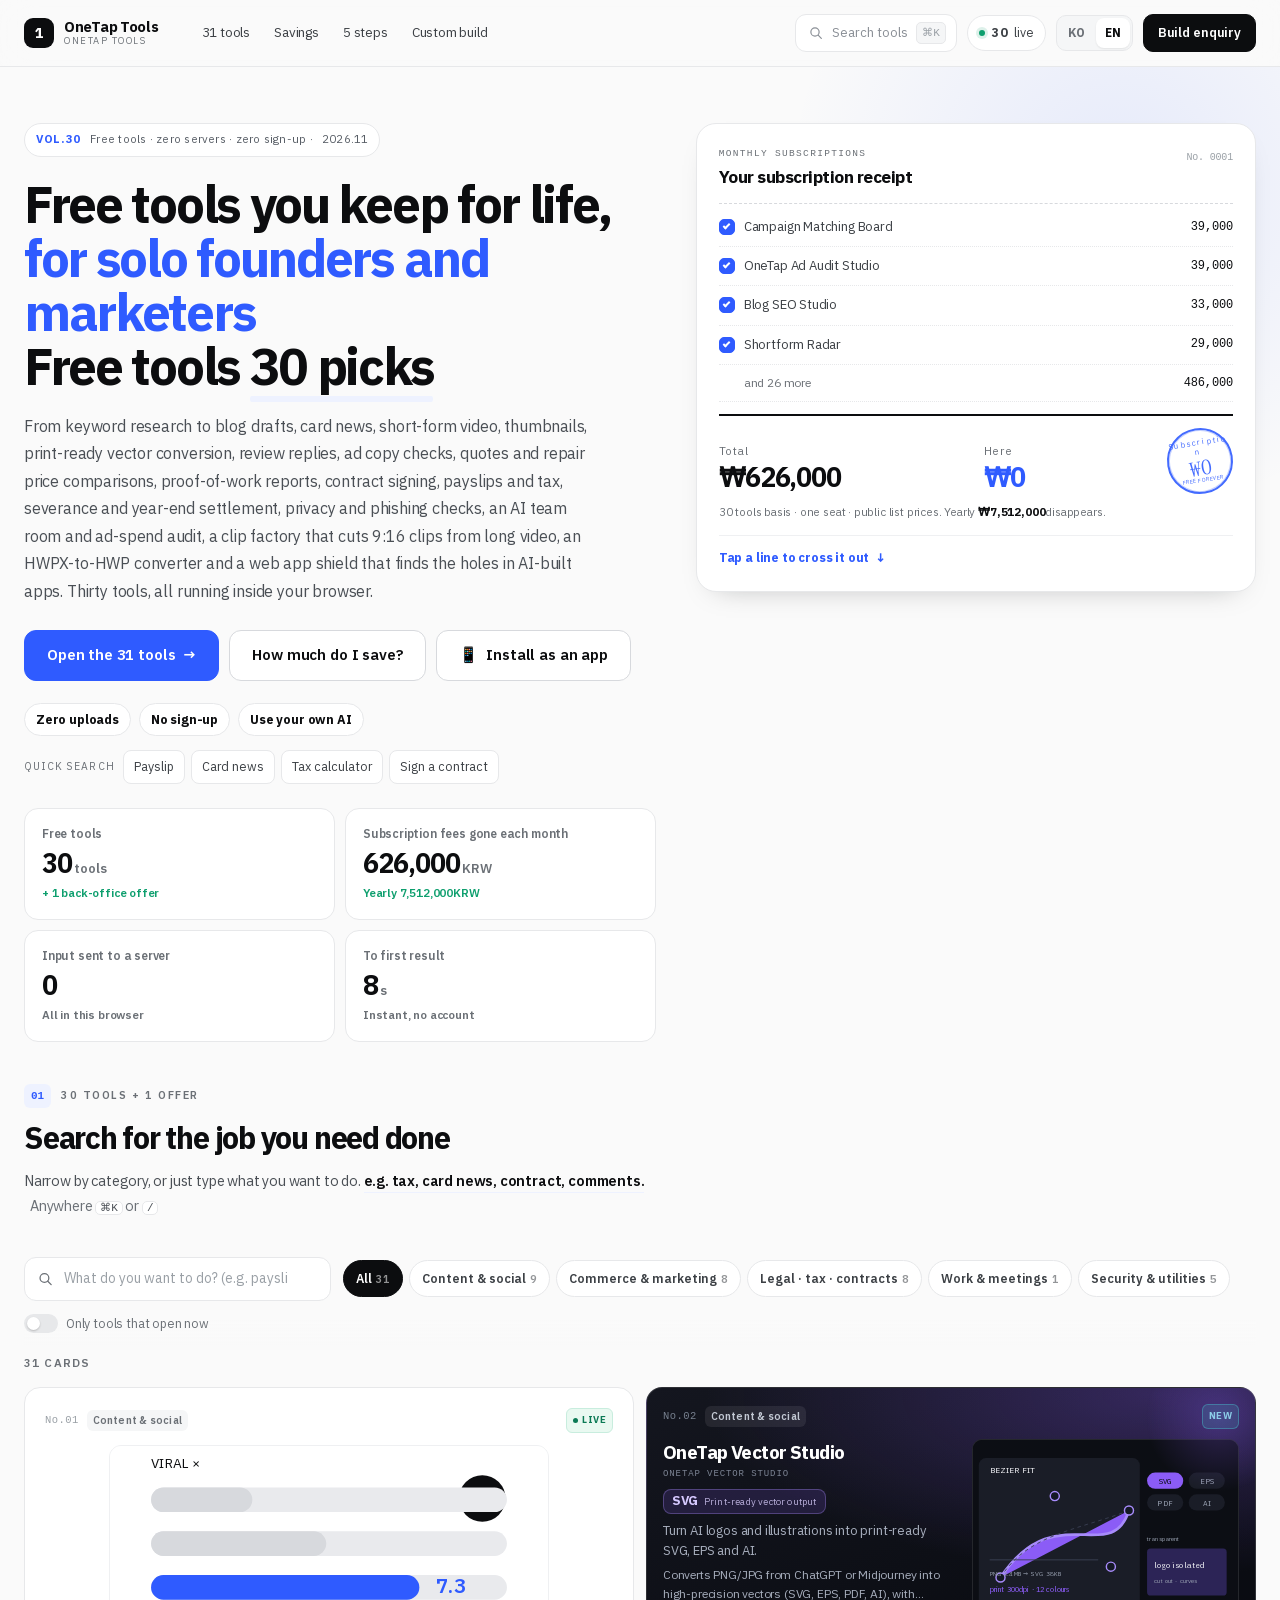
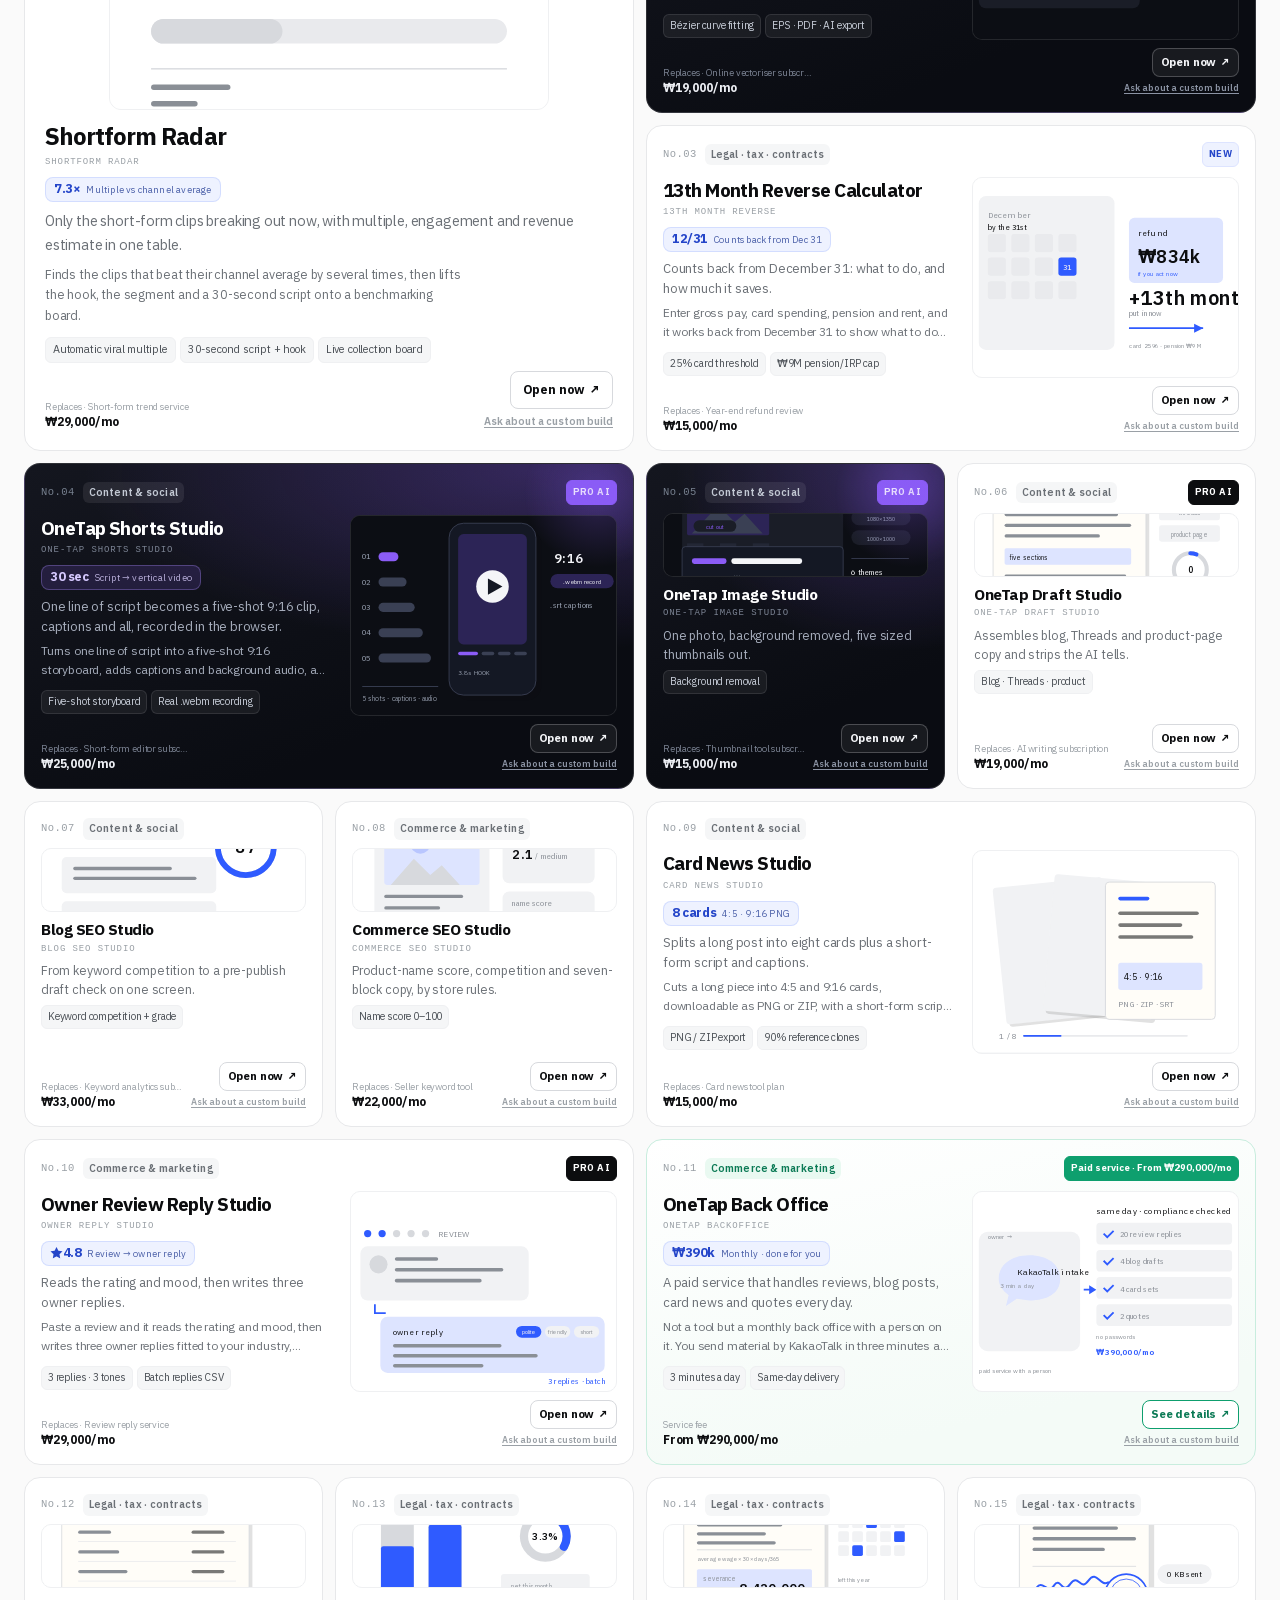
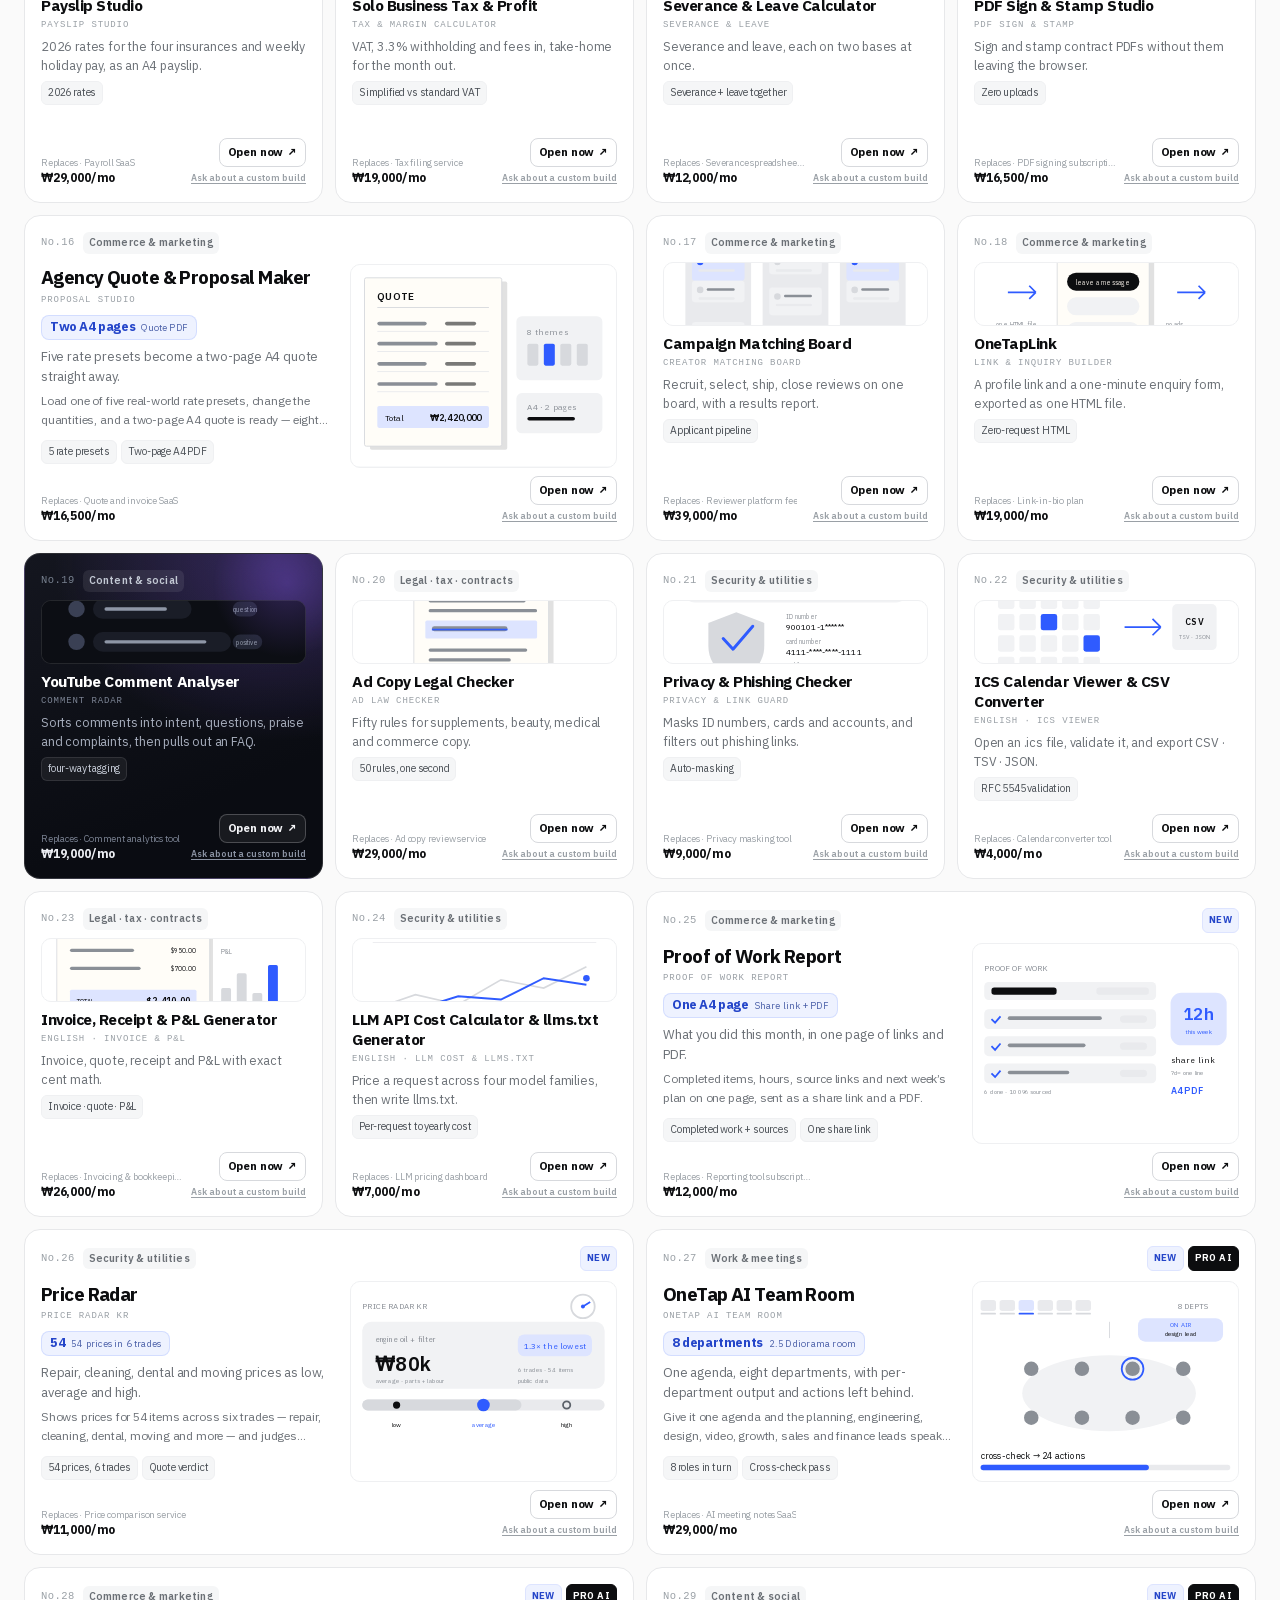
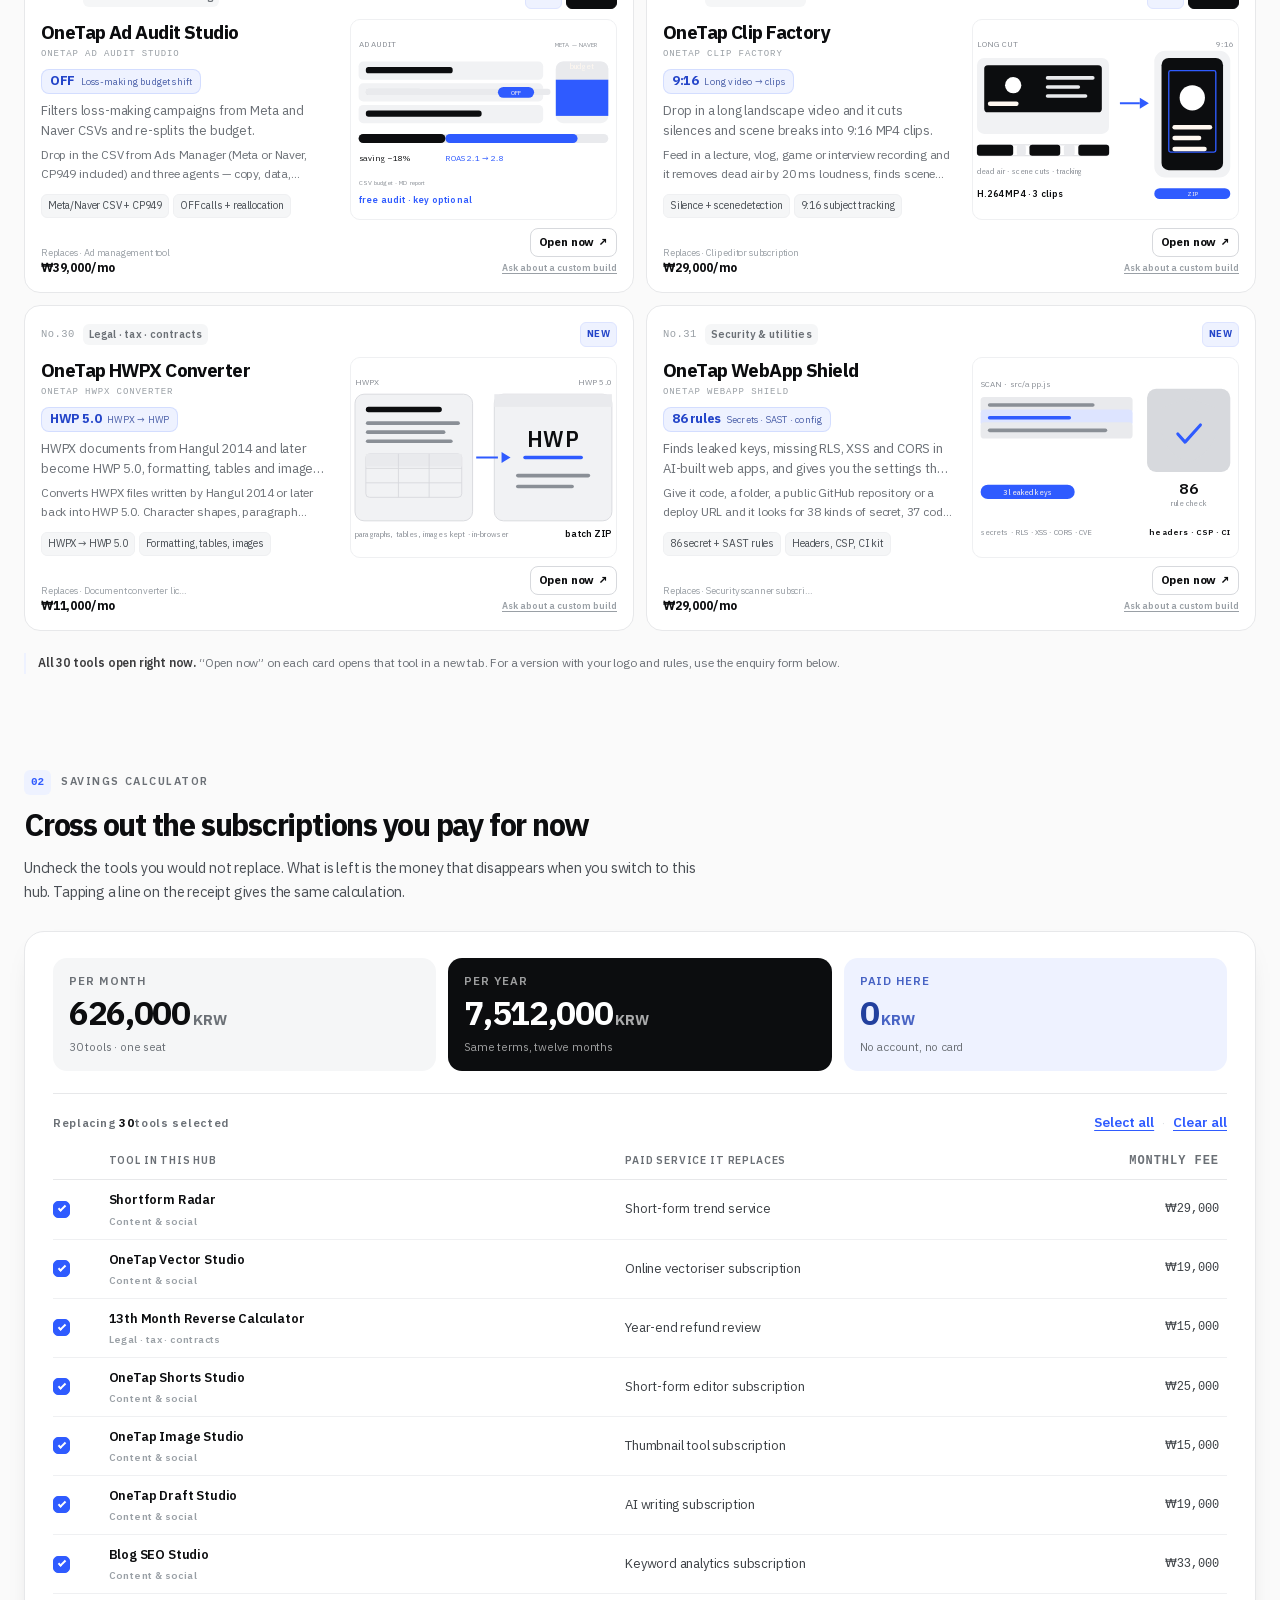
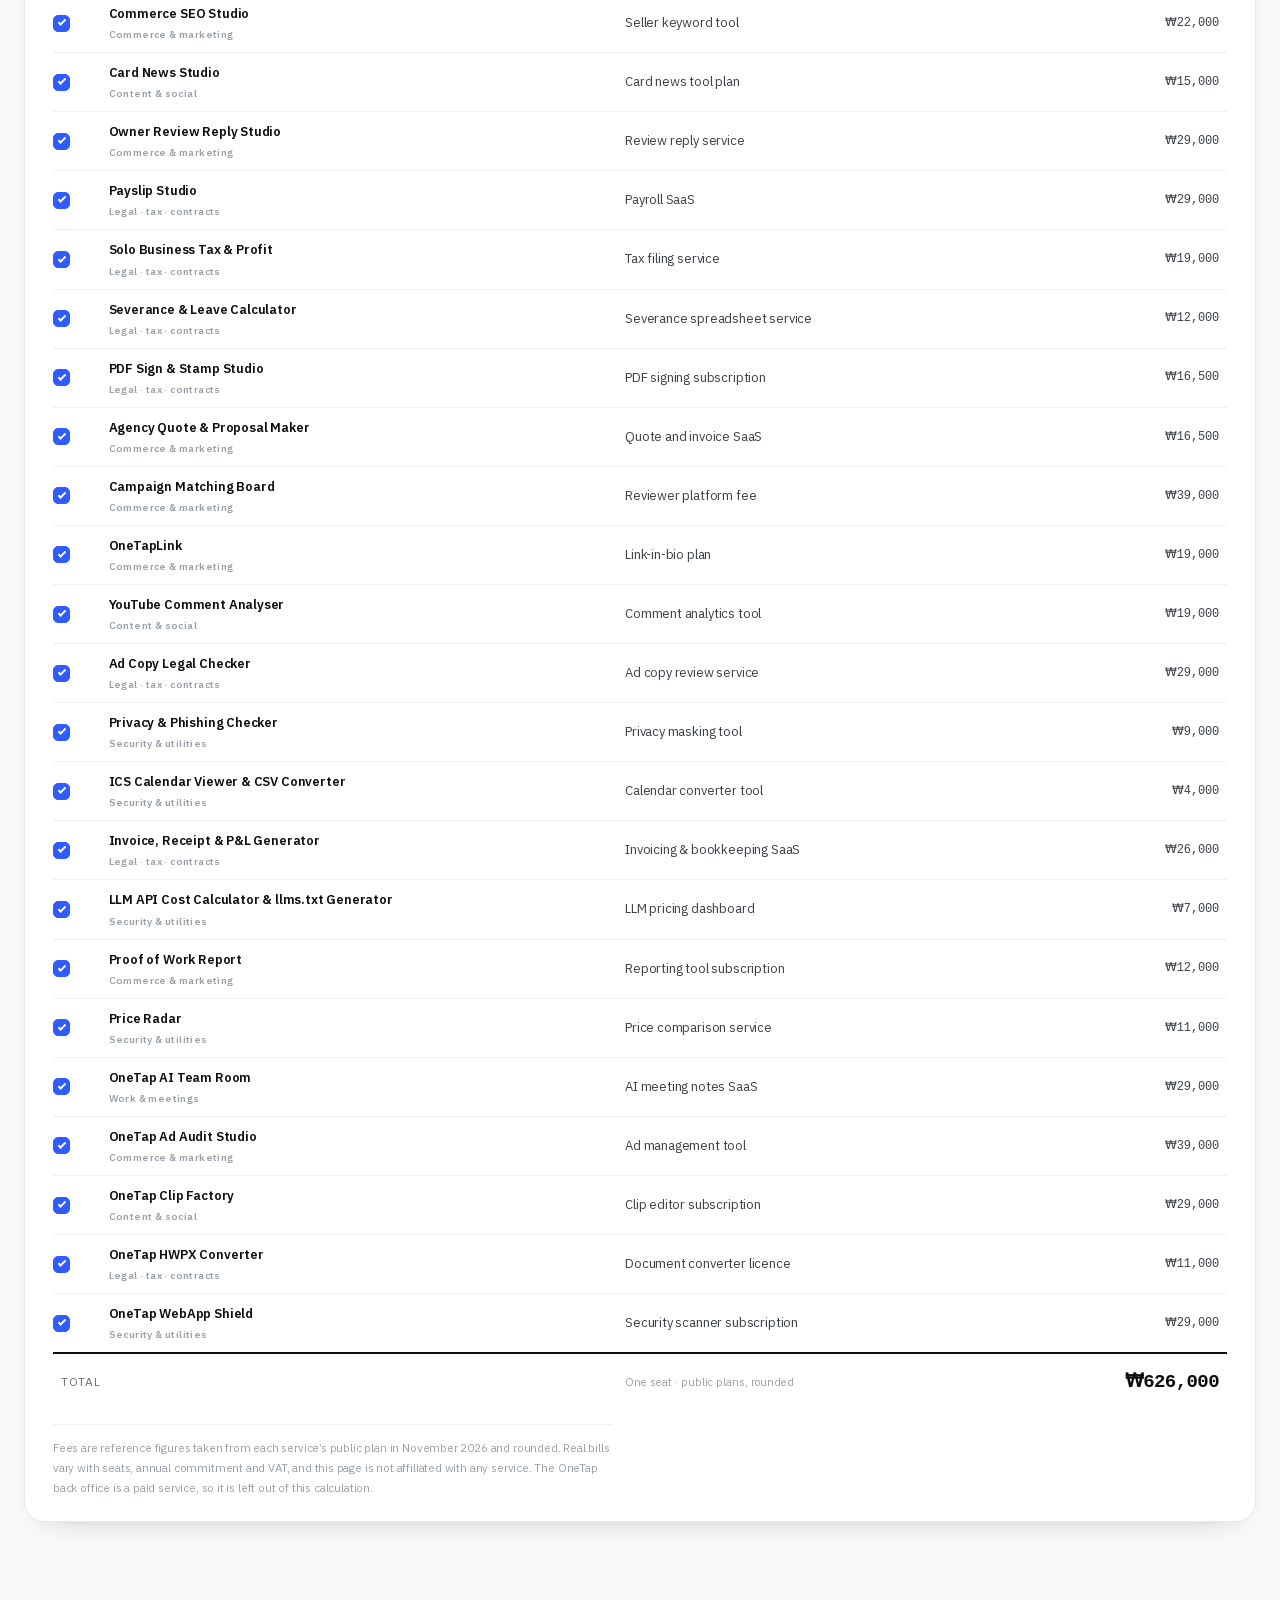
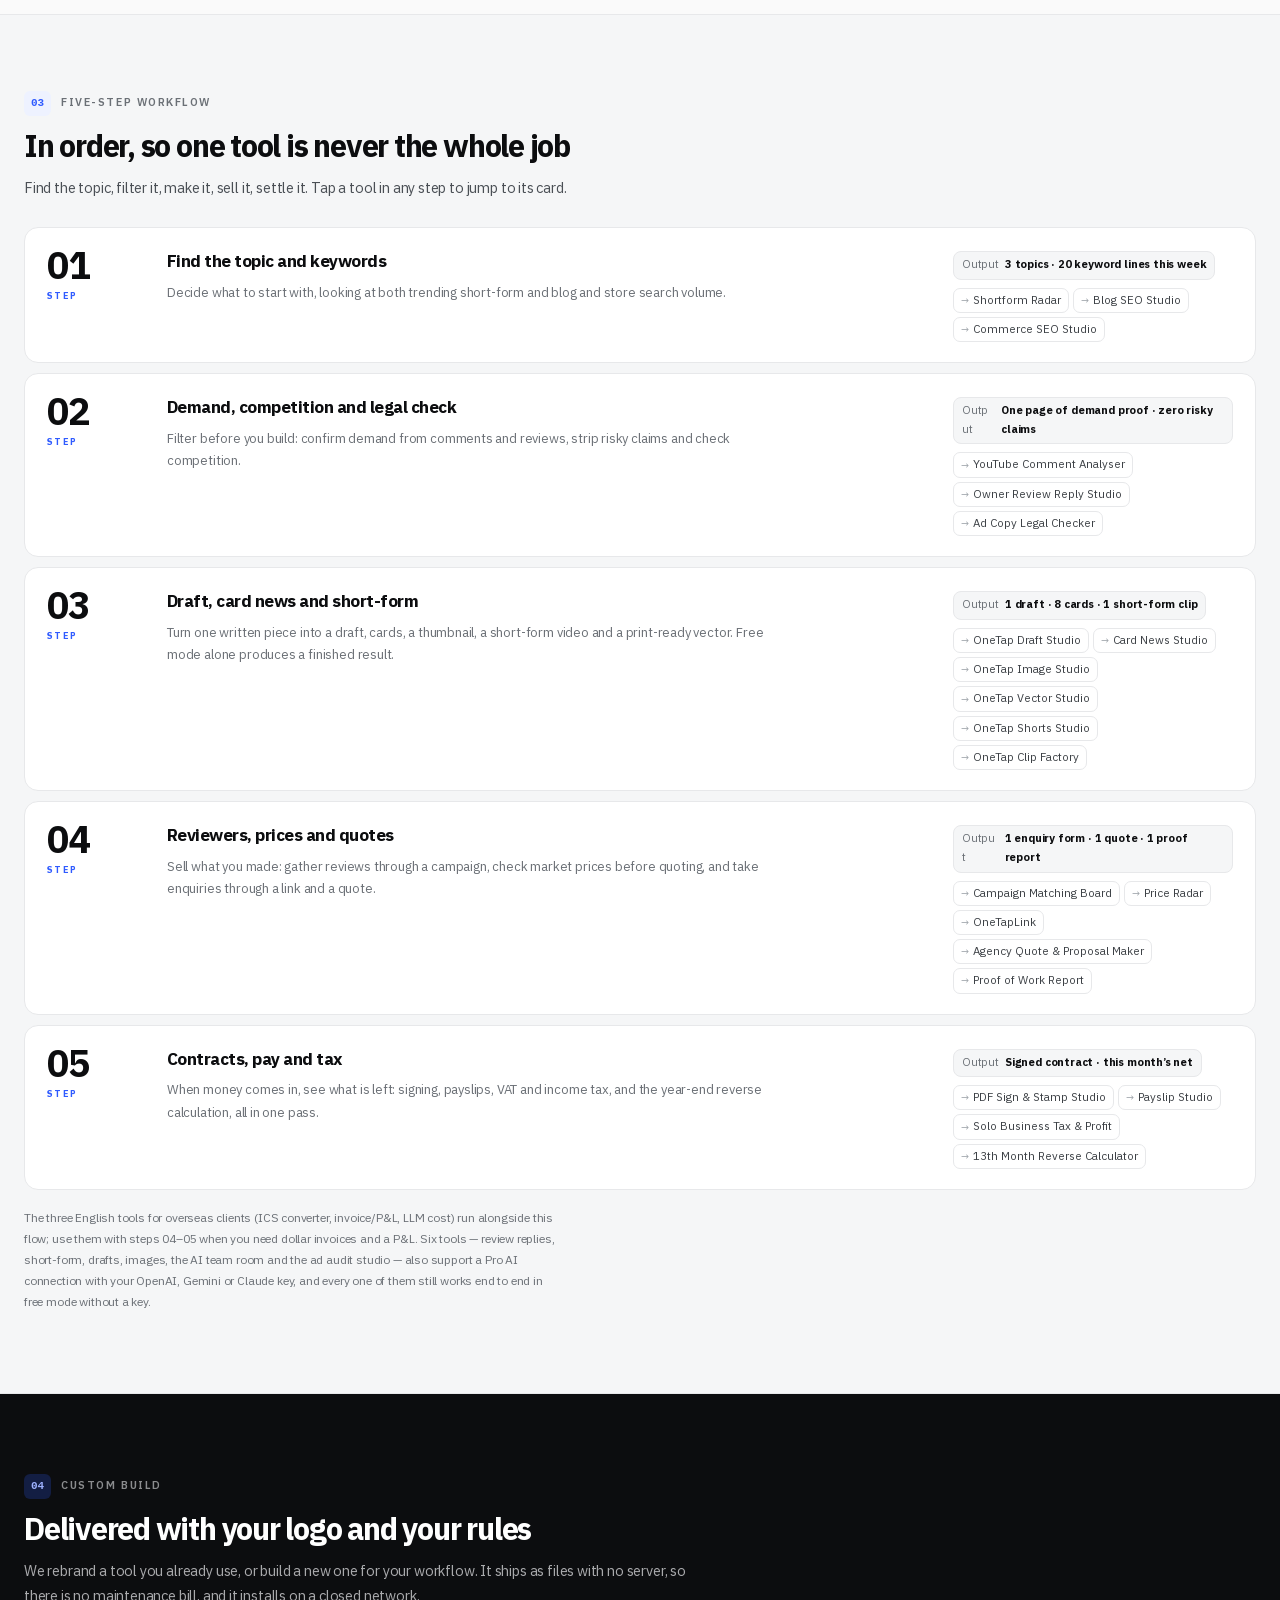
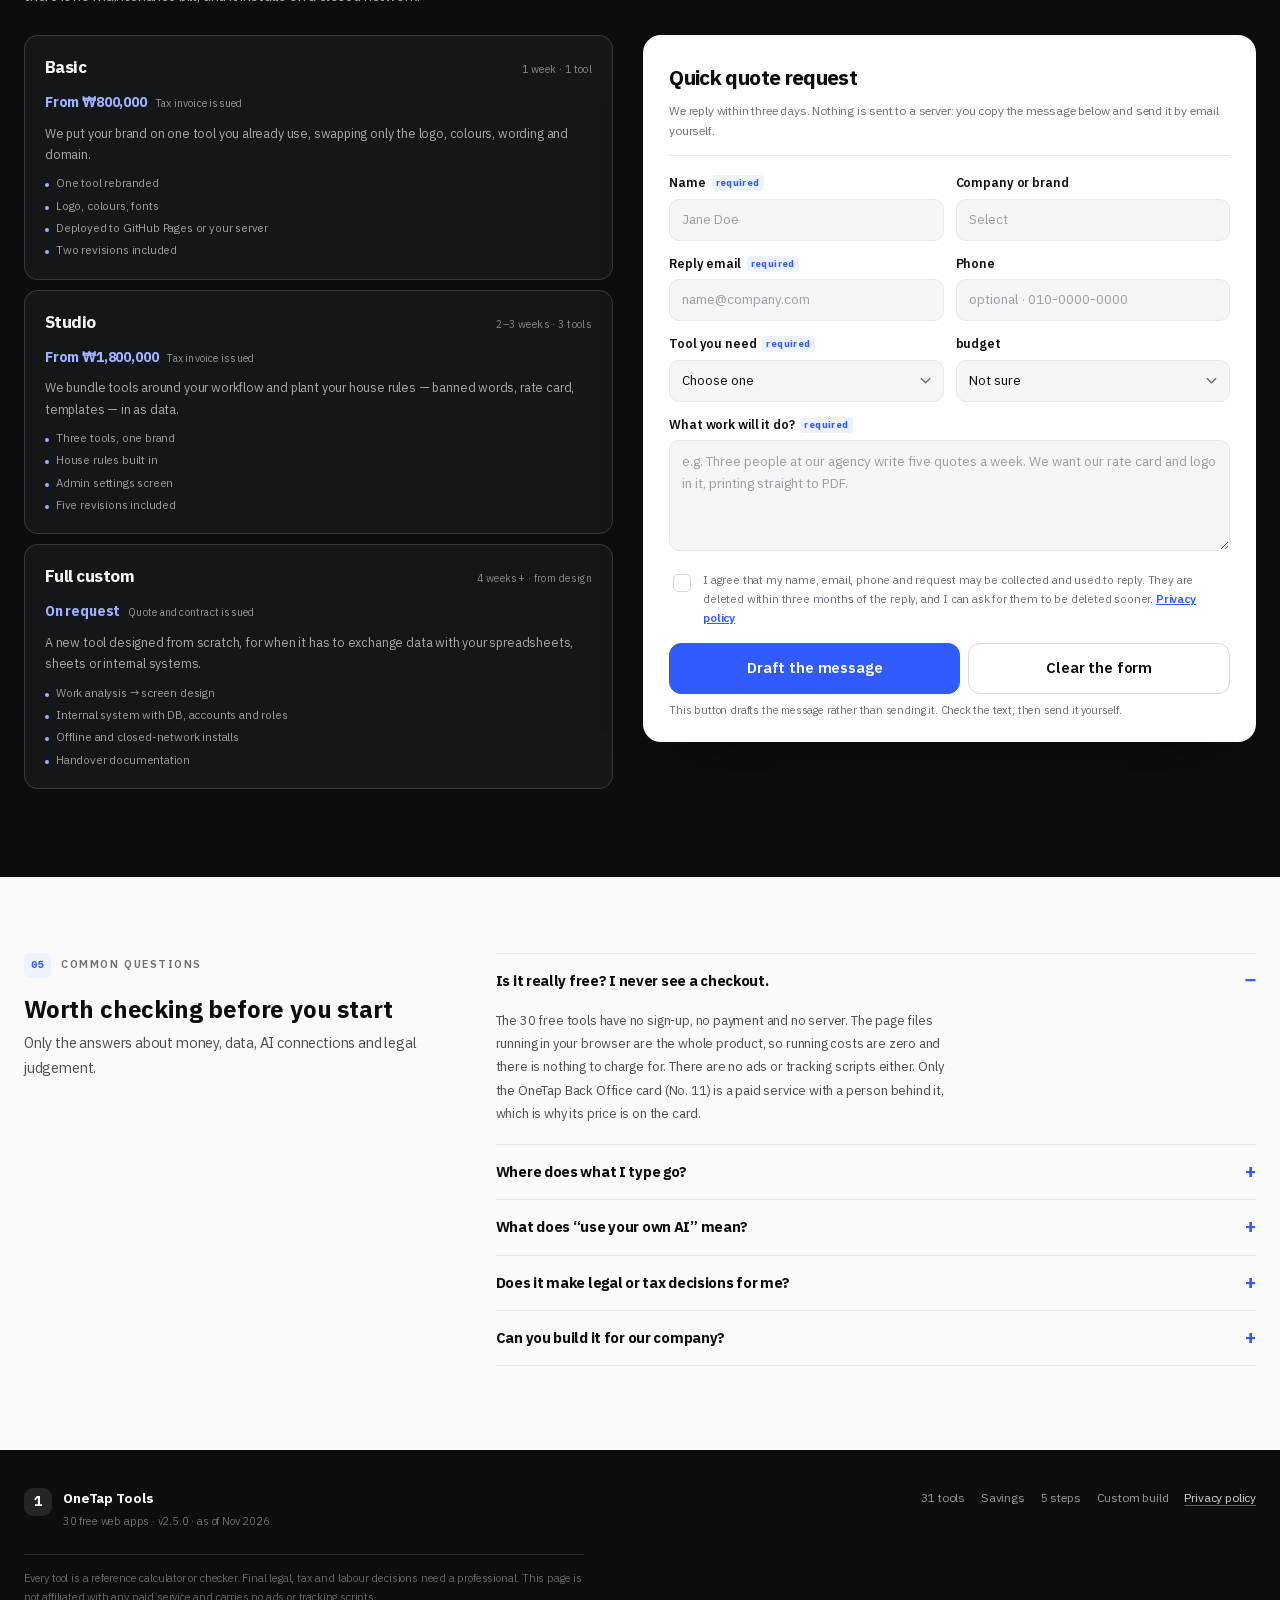
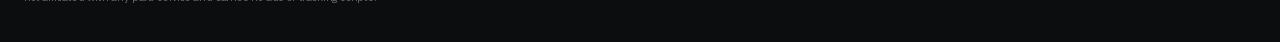
==== commit ebd8569a: "feat(i18n): English UI with ?lang / browser-language auto-detect - i18n.js: KO/EN dictionary and run" ====
--- a/index.html
+++ b/index.html
@@ -127,6 +127,10 @@
         <kbd>⌘K</kbd>
       </button>
       <span class="live-pill" id="live-pill"><i aria-hidden="true"></i><b>30</b>종 라이브</span>
+      <div class="lang-switch" role="group" aria-label="언어 / Language">
+        <button type="button" class="lang-btn is-on" data-lang="ko" aria-pressed="true">KO</button>
+        <button type="button" class="lang-btn" data-lang="en" aria-pressed="false">EN</button>
+      </div>
       <a class="btn btn-sm" href="#b2b">제작 문의</a>
     </div>
   </div>
@@ -577,6 +581,7 @@
   </div>
 </div>
 
+<script src="i18n.js"></script>
 <script src="data.js"></script>
 <script src="core.js"></script>
 <script src="thumbs.js"></script>
--- a/styles.css
+++ b/styles.css
@@ -1077,3 +1077,19 @@
   .install-modal{animation:none}
   .install-modal.is-play .ins-share{animation:none}
 }
+
+/* ---------------------------------------------------------------- 언어 전환 (KO / EN) */
+.lang-switch{
+  display:inline-flex;align-items:center;gap:2px;padding:2px;
+  border:1px solid var(--line);border-radius:10px;background:var(--surface-2);
+}
+.lang-btn{
+  border:0;background:transparent;color:var(--sub);font:inherit;font-size:12px;font-weight:700;
+  line-height:1;padding:9px 9px;border-radius:8px;cursor:pointer;
+}
+.lang-btn:hover{color:var(--ink)}
+.lang-btn.is-on{background:var(--surface);color:var(--ink);box-shadow:0 1px 2px rgba(12,13,15,.08)}
+@media (max-width:760px){
+  .lang-switch{order:-1}
+  .lang-btn{padding:8px 8px;font-size:11.5px}
+}
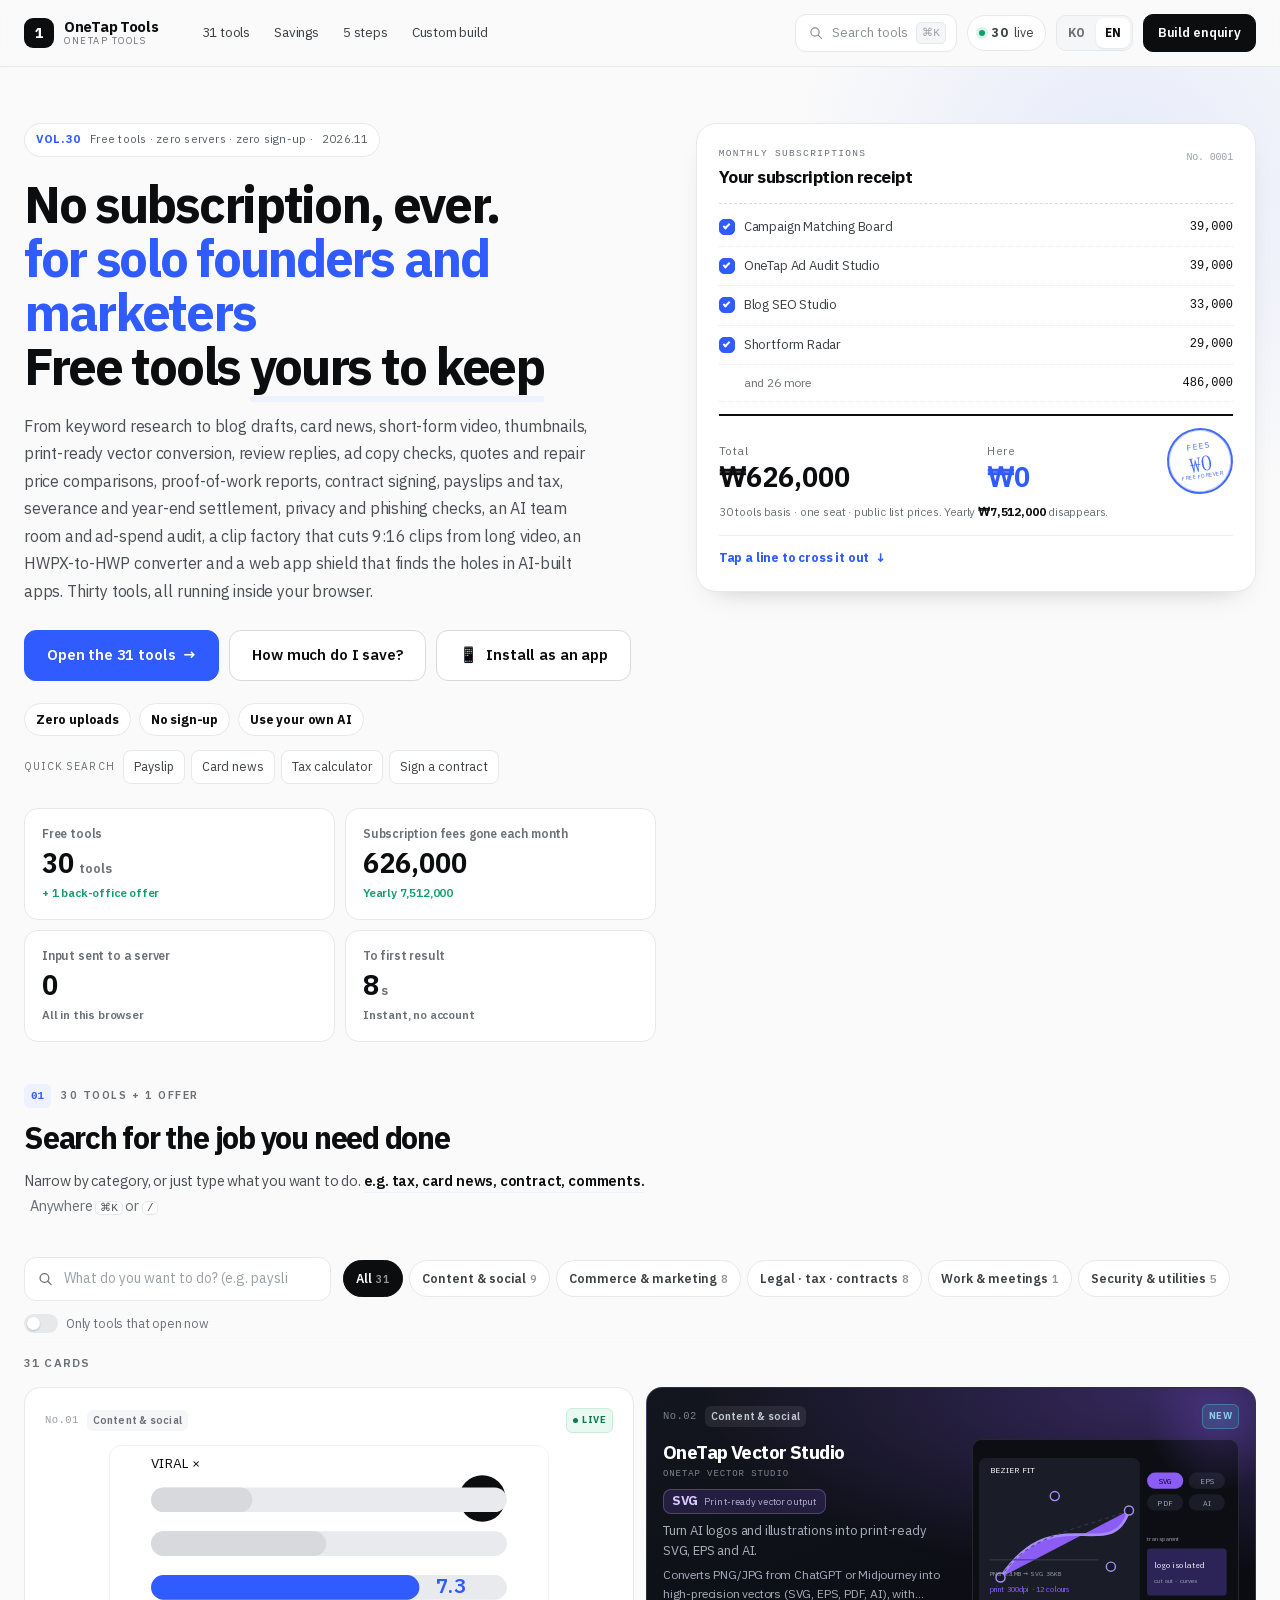
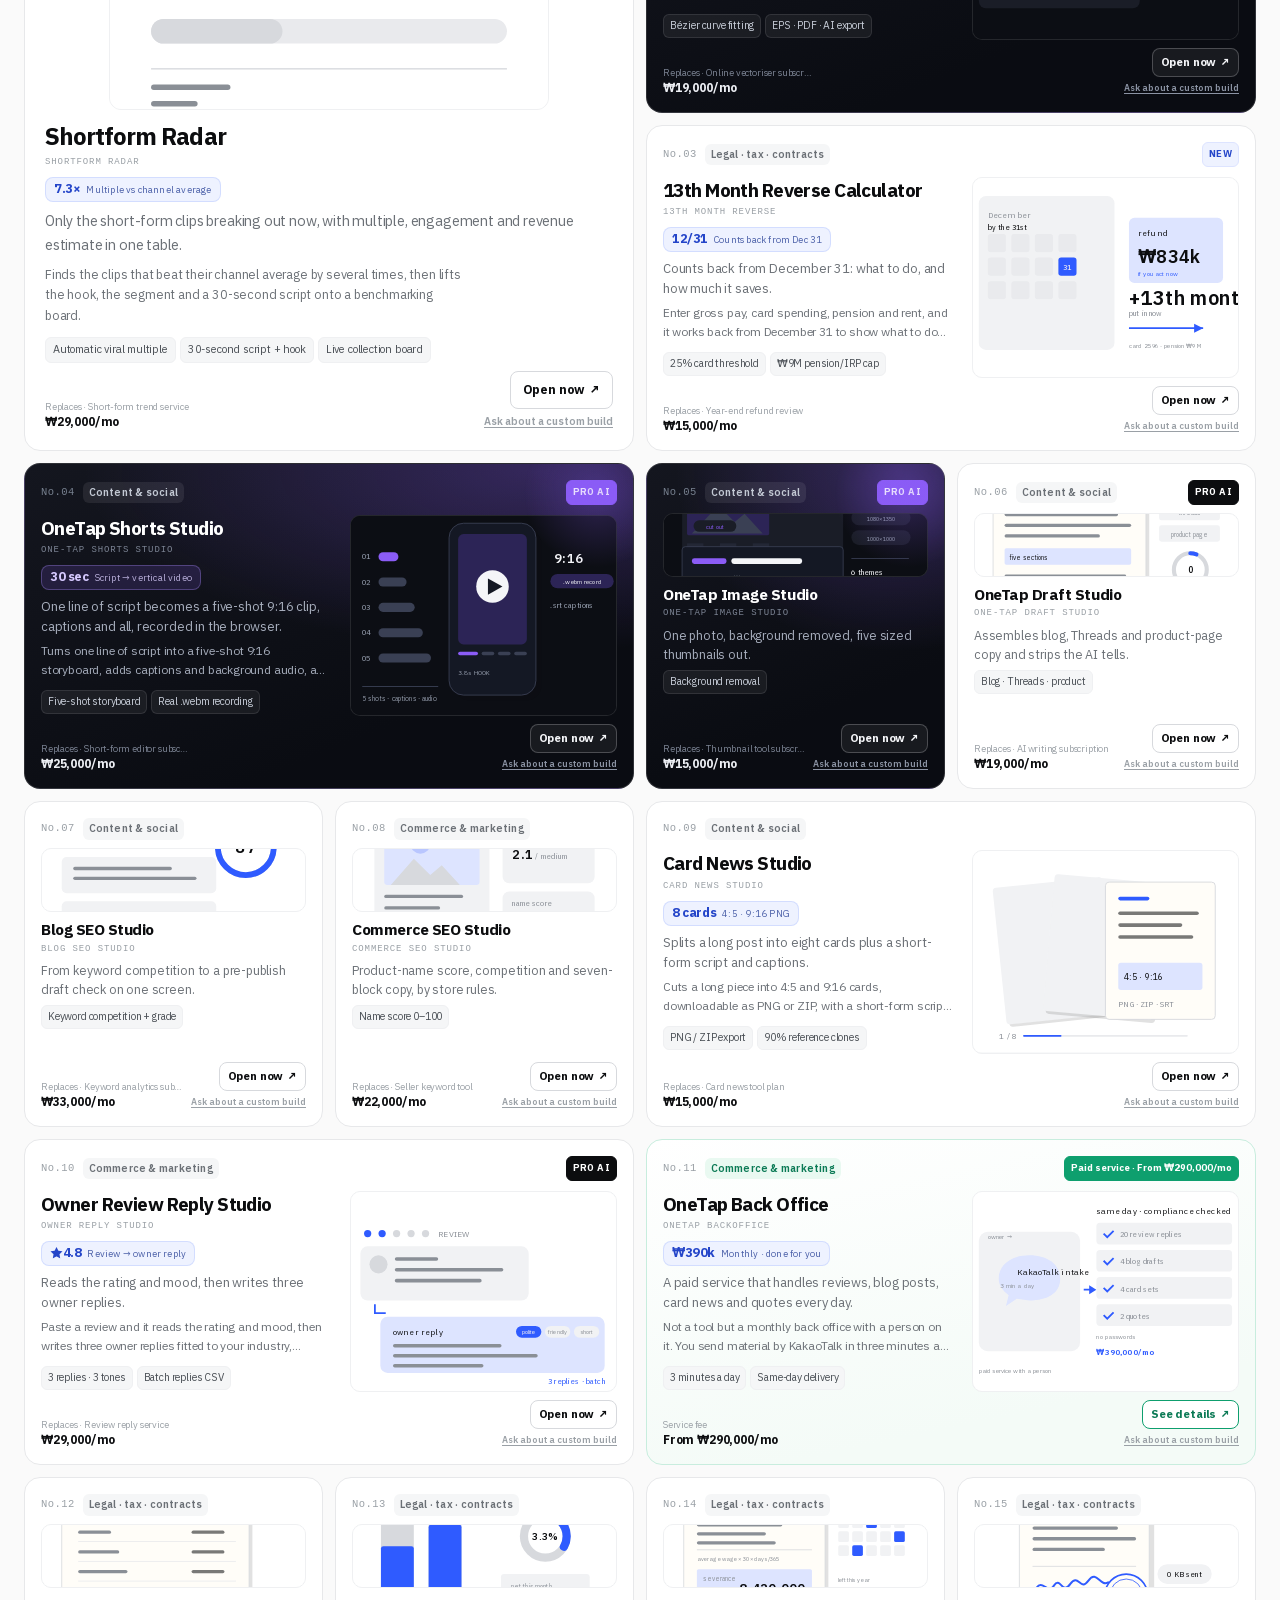
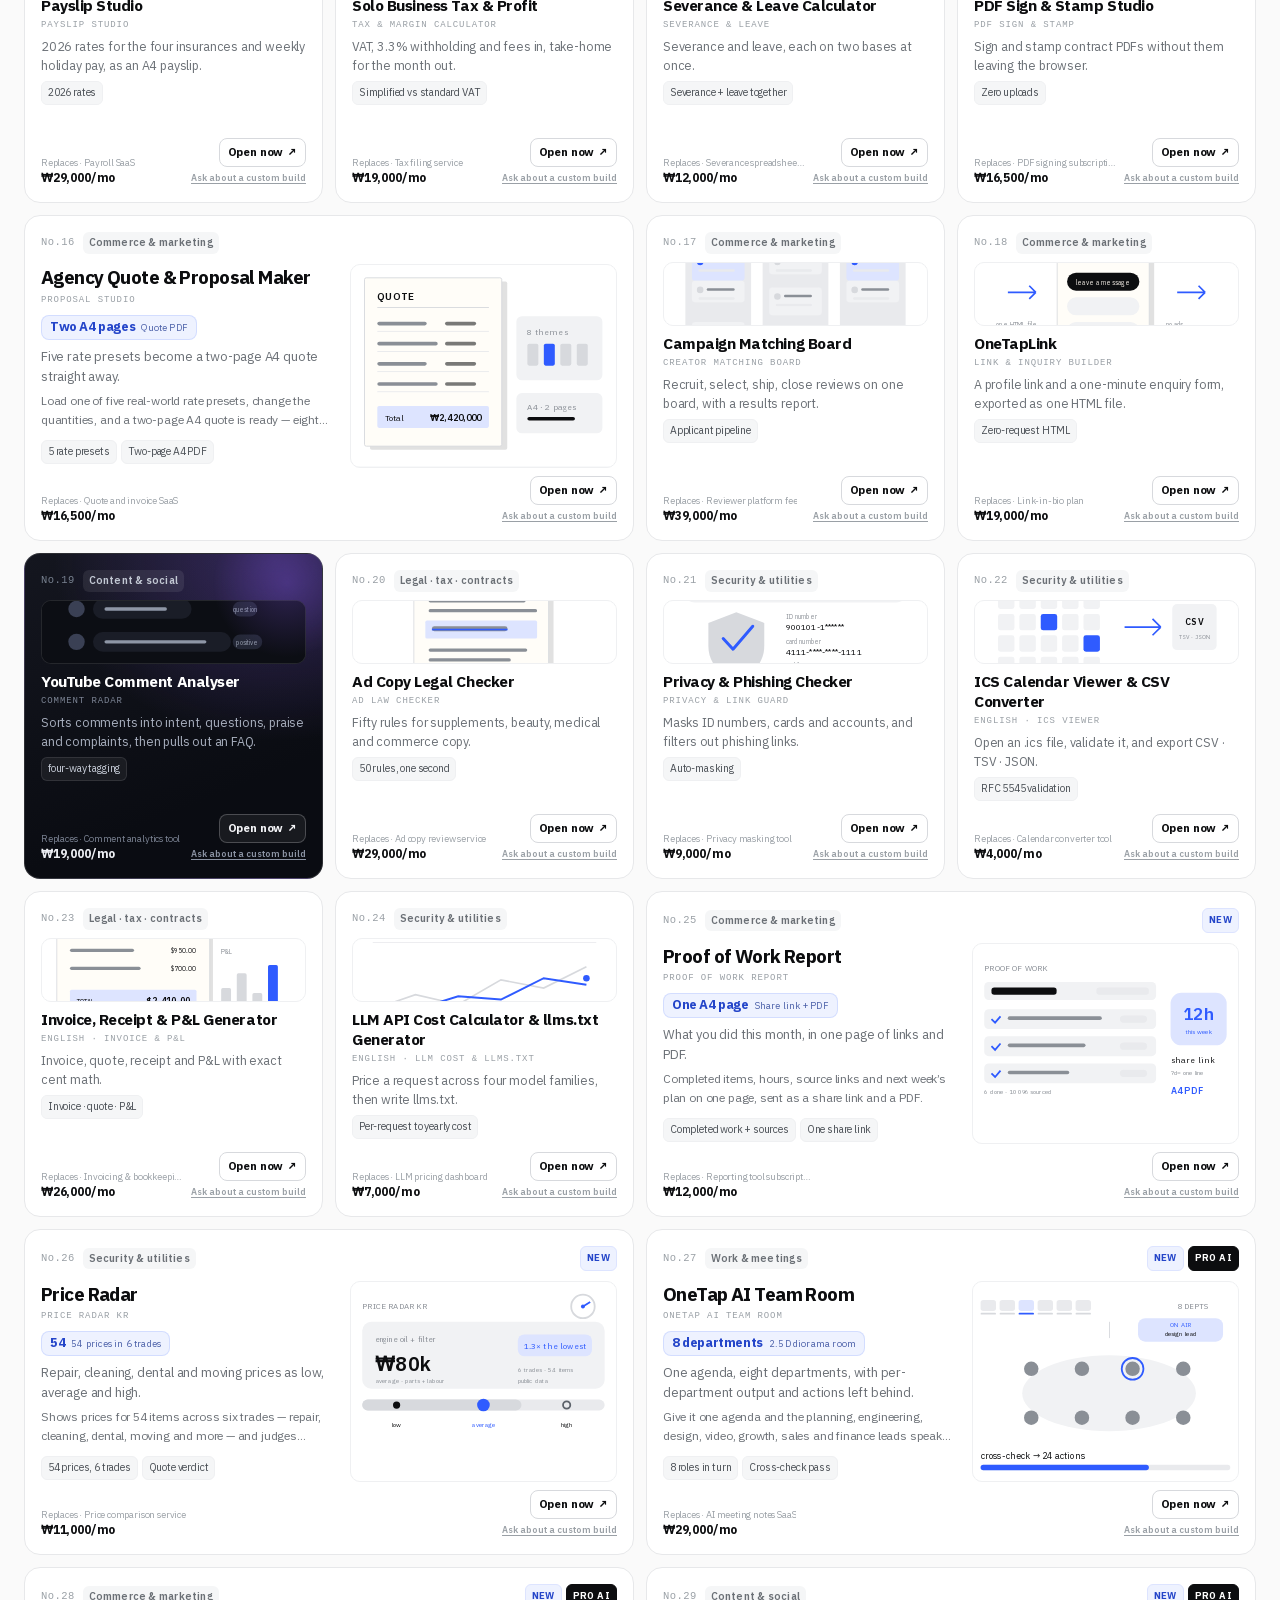
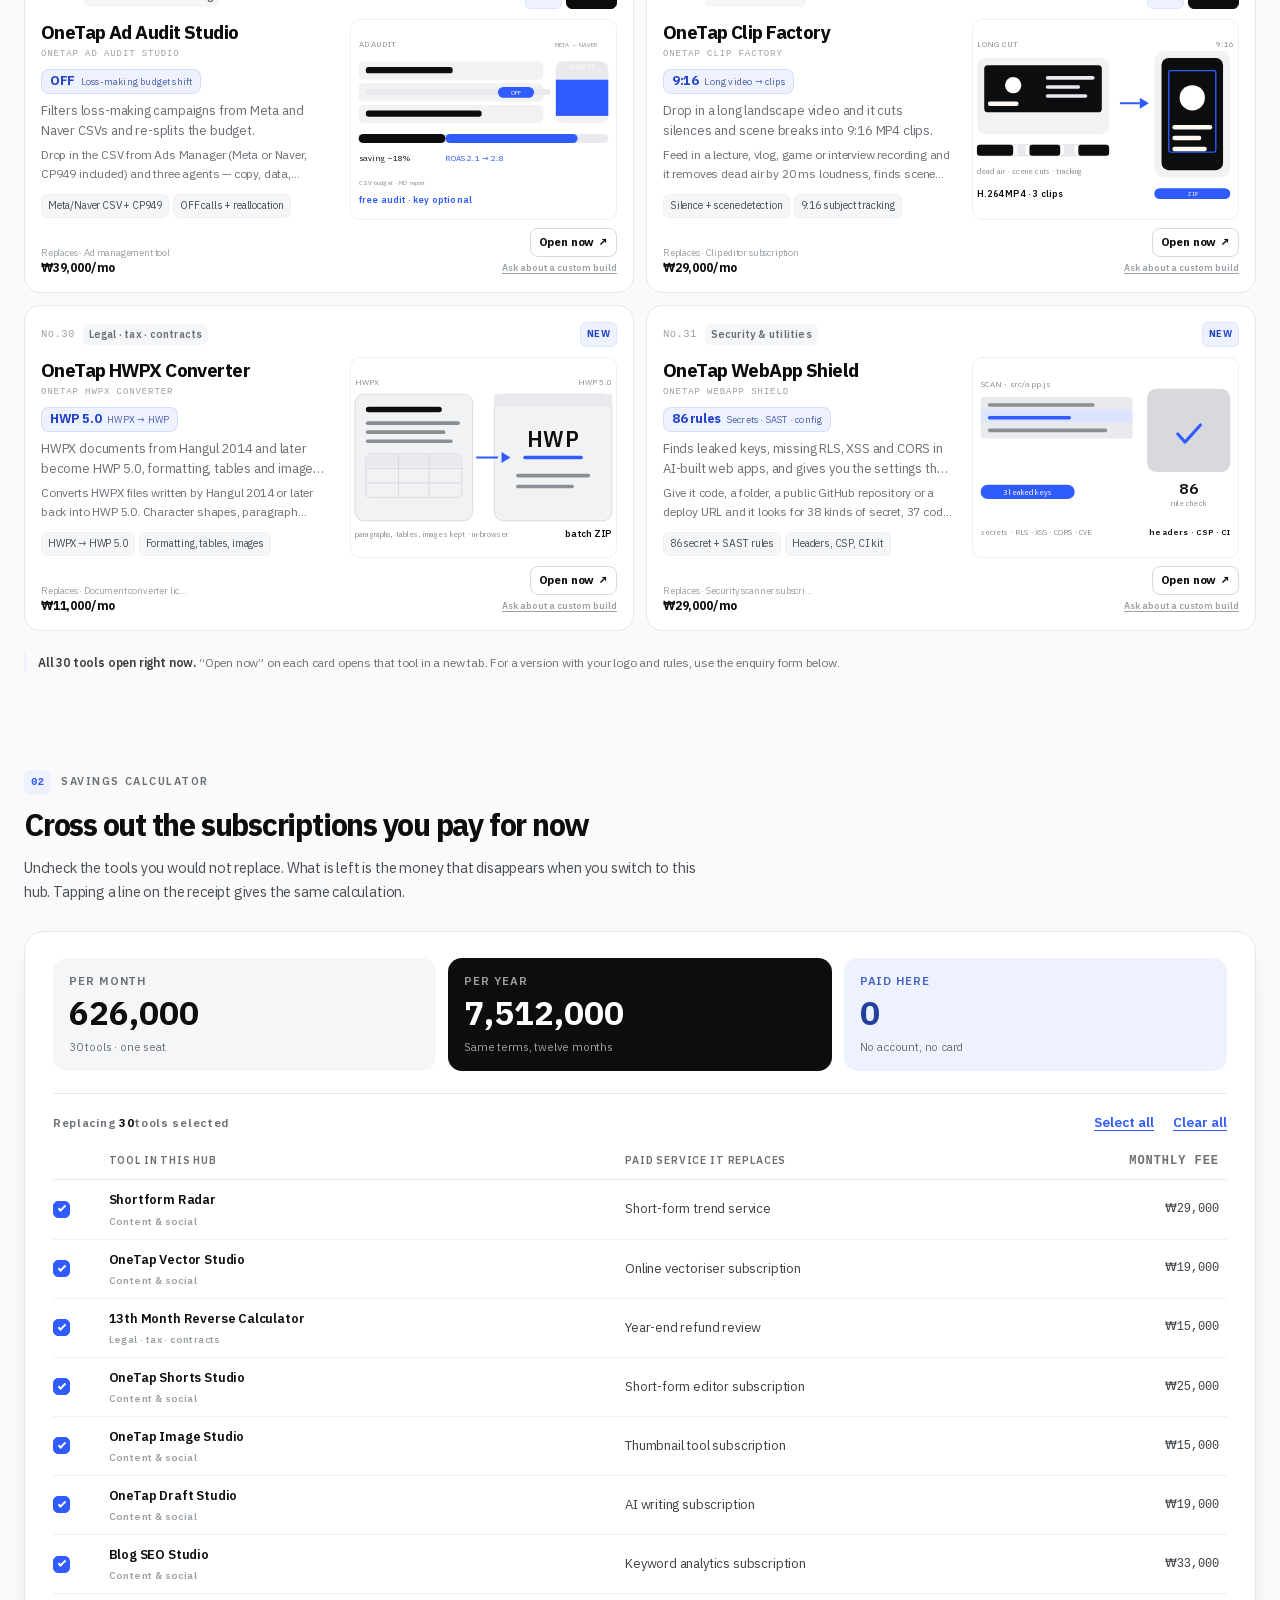
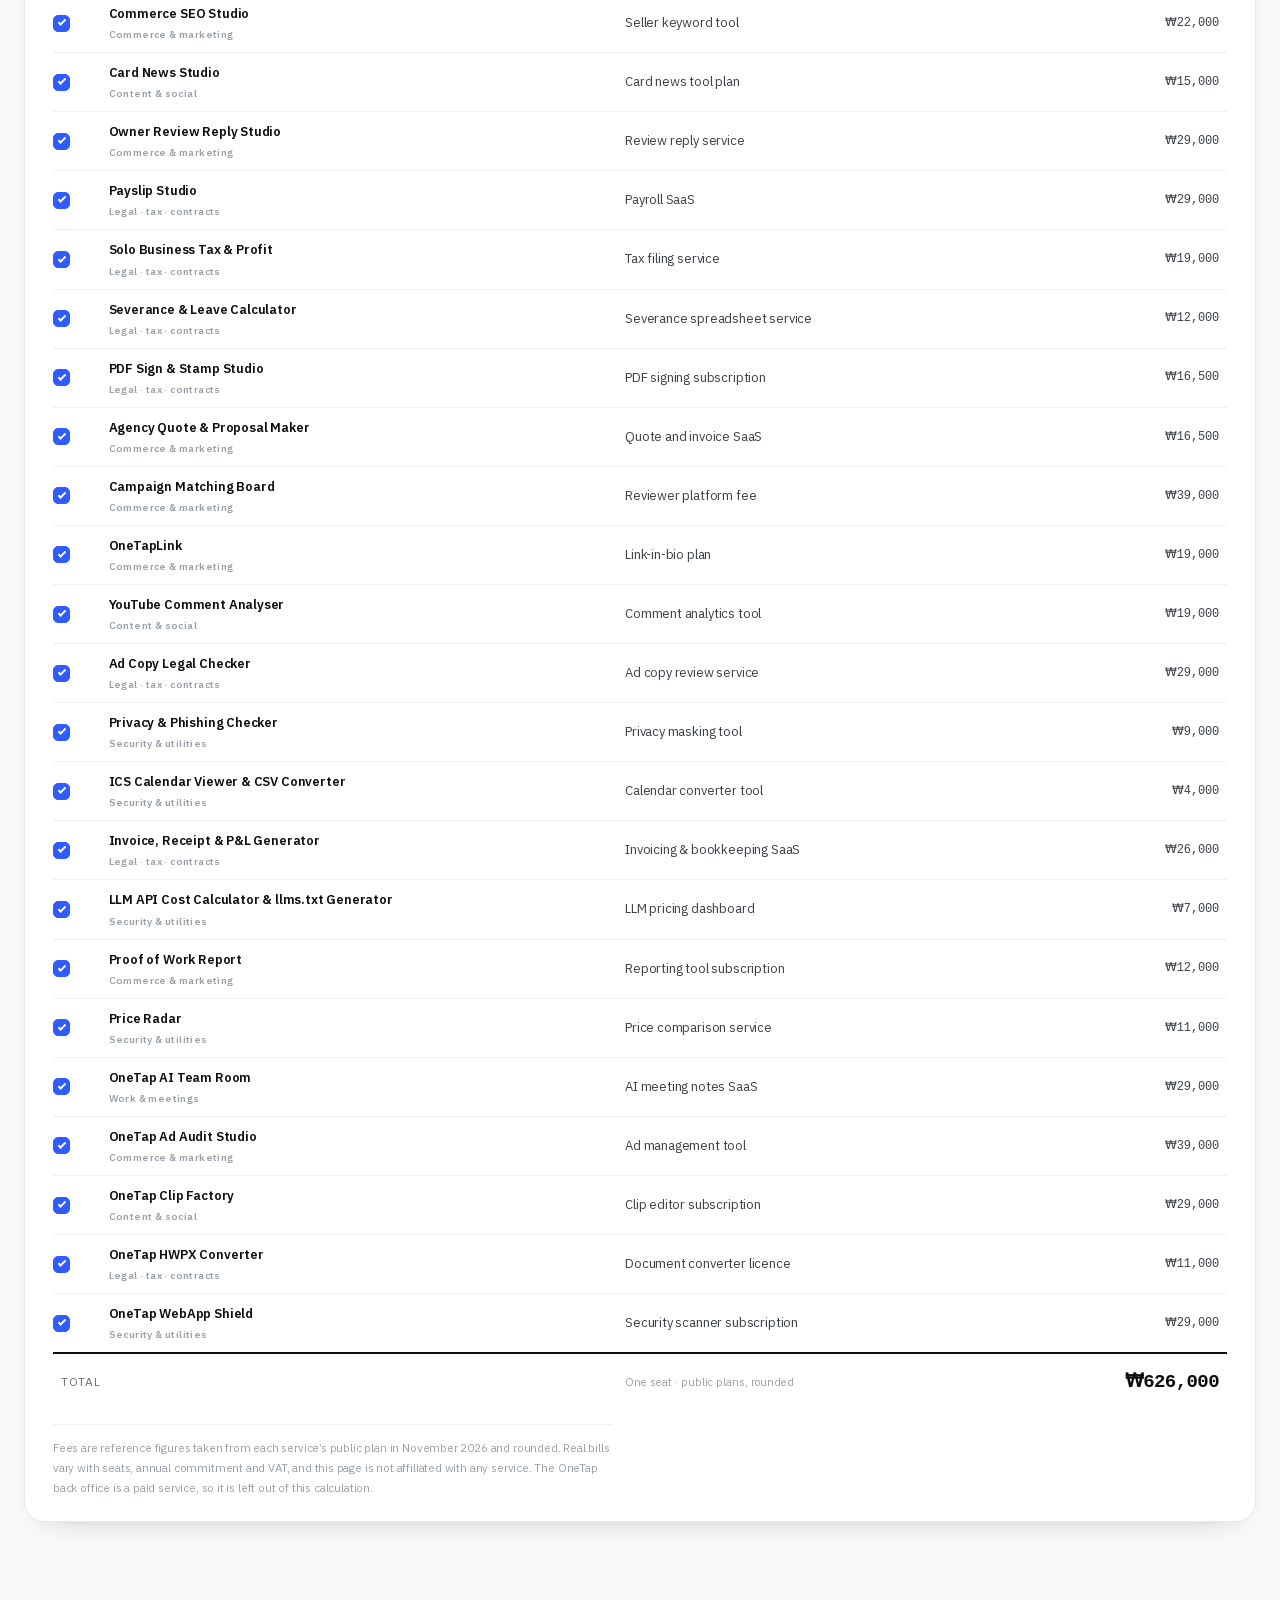
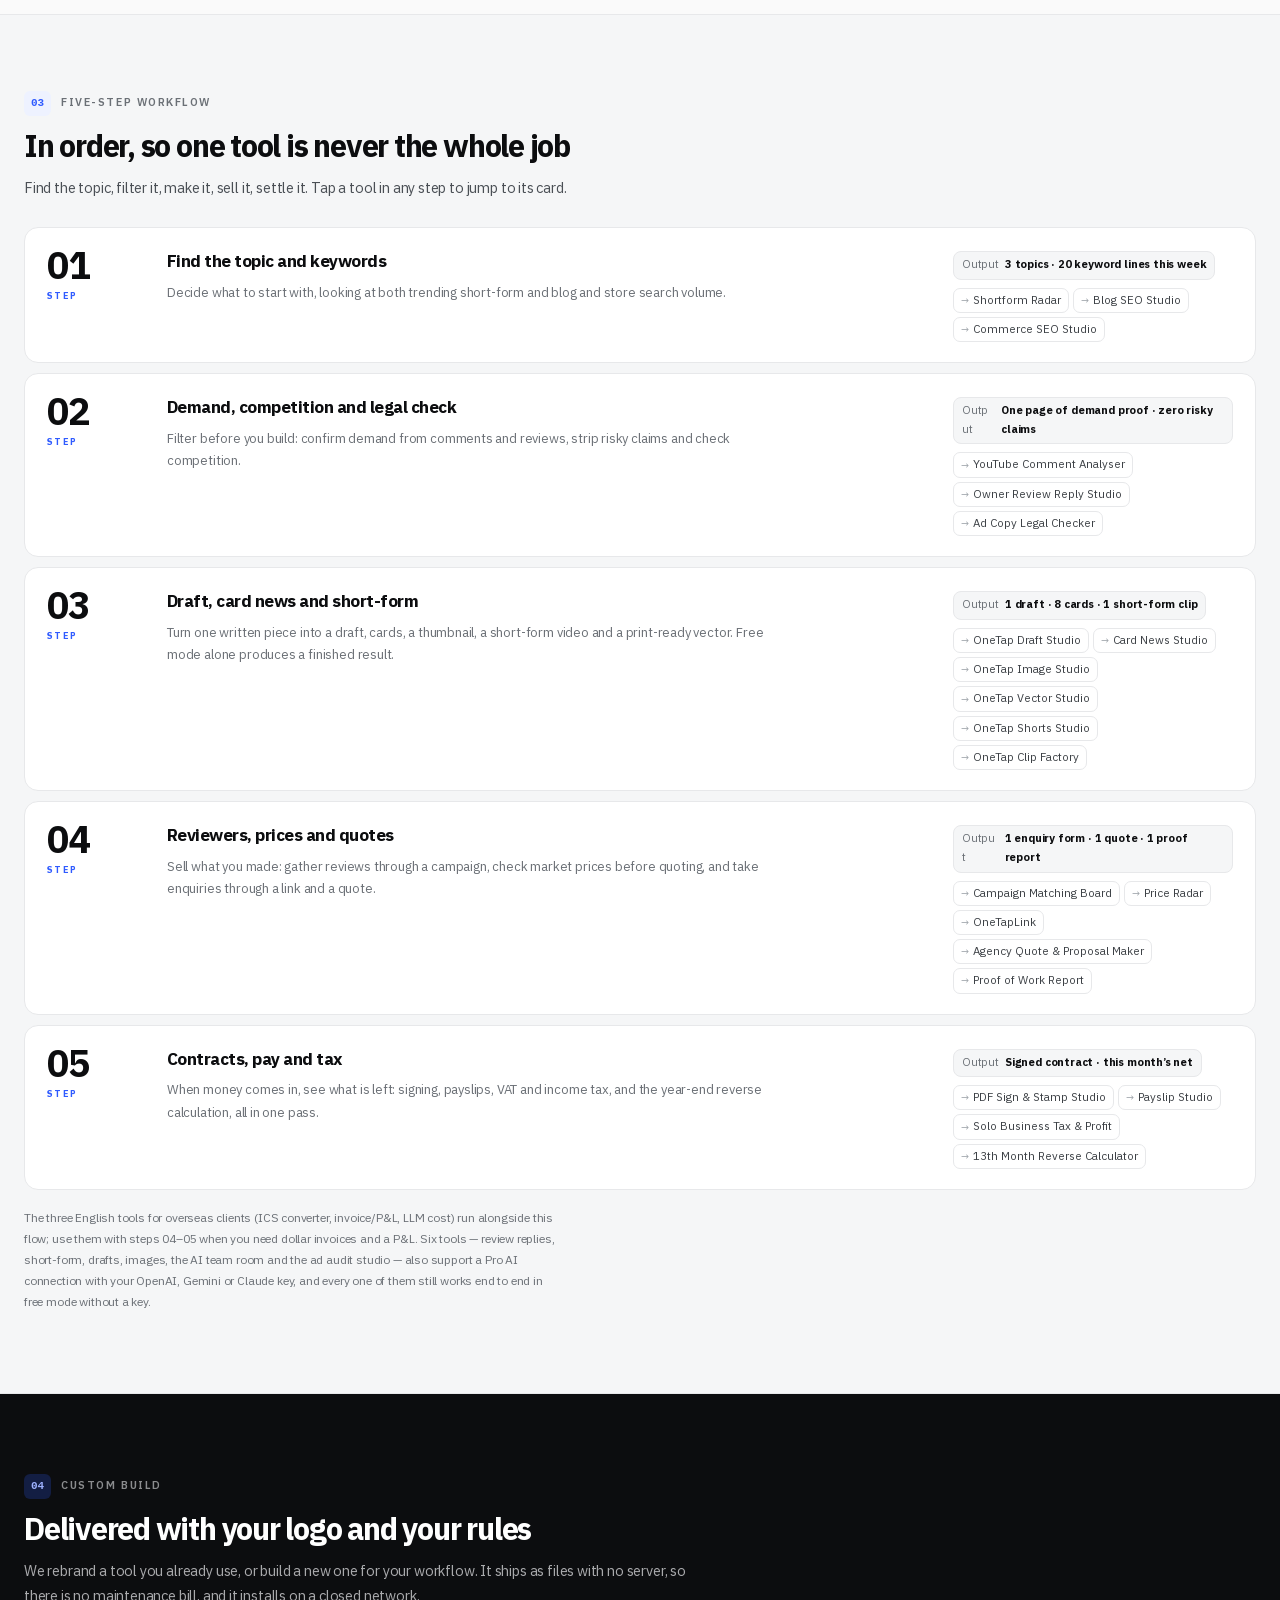
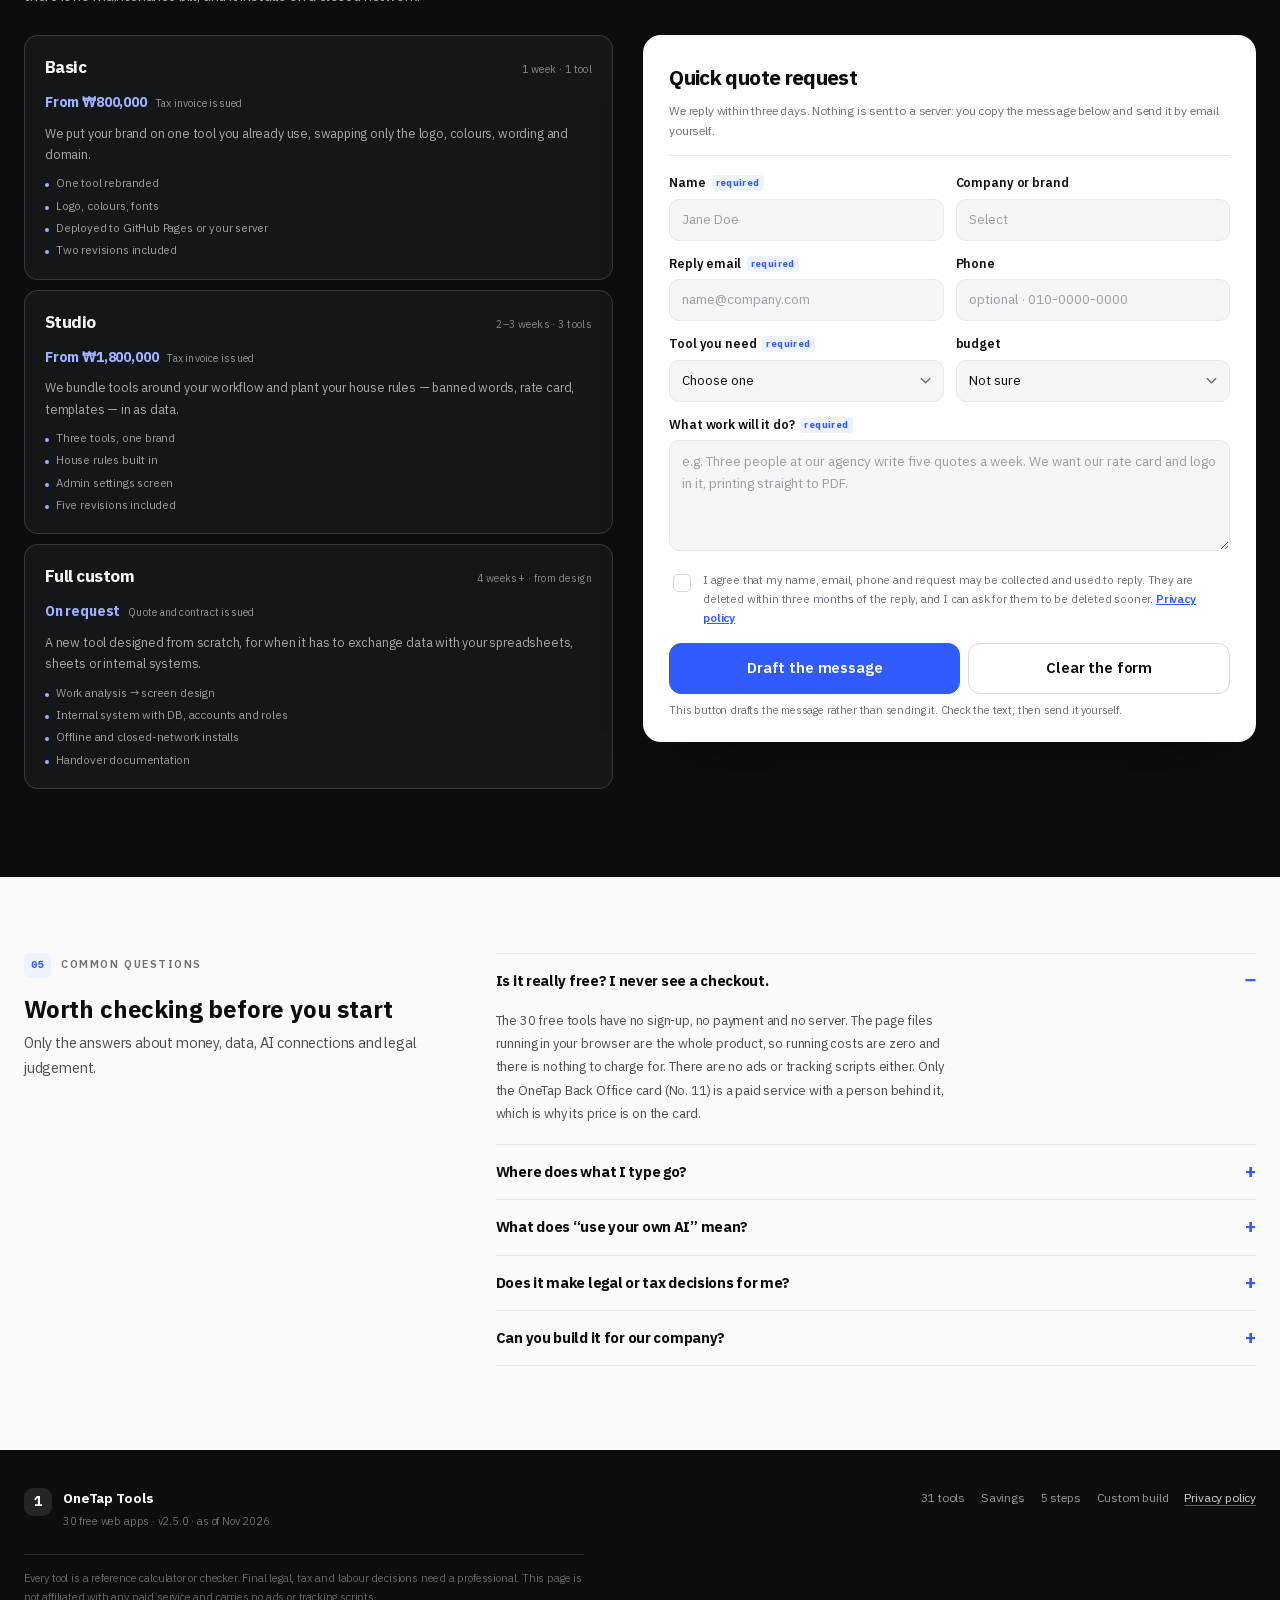
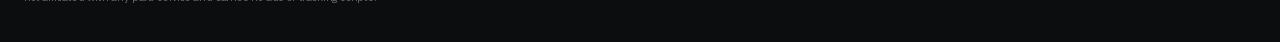
==== commit b98666d2: "fix(i18n): English hero lines, receipt spacing and currency tracking" ====
--- a/index.html
+++ b/index.html
@@ -145,7 +145,7 @@
           <span class="kicker-vol">VOL.30</span>
           무료 도구 · 서버 0 · 가입 0 · <time datetime="2026-11-23">2026.11</time>
         </p>
-        <h1 id="hero-title">월 구독료 없이 평생 쓰는<br><em>1인 사업자·마케터</em><br>무료 도구 <span class="mark">30선</span></h1>
+        <h1 id="hero-title">월 구독료 없이 평생 쓰는<br><em>1인 사업자·마케터</em><br><span data-en="Thirty free tools,">무료 도구</span> <span class="mark" data-en="yours to keep">30선</span></h1>
         <p class="lead">
           키워드 발굴부터 블로그 원고, 카드뉴스, 숏폼 영상, 썸네일, 인쇄용 벡터 변환,
           리뷰 답글, 광고 문구 검수, 견적서와 수리 시세 비교, 작업 증빙 리포트, 계약서 서명,
--- a/styles.css
+++ b/styles.css
@@ -1093,3 +1093,9 @@
   .lang-switch{order:-1}
   .lang-btn{padding:8px 8px;font-size:11.5px}
 }
+
+/* English money strings set tighter than Korean: keep the ₩ glyph clear of the digits. */
+html[lang="en"] .receipt-fig strong,
+html[lang="en"] .fig-value,
+html[lang="en"] .stat b,
+html[lang="en"] .rl-price{letter-spacing:0}
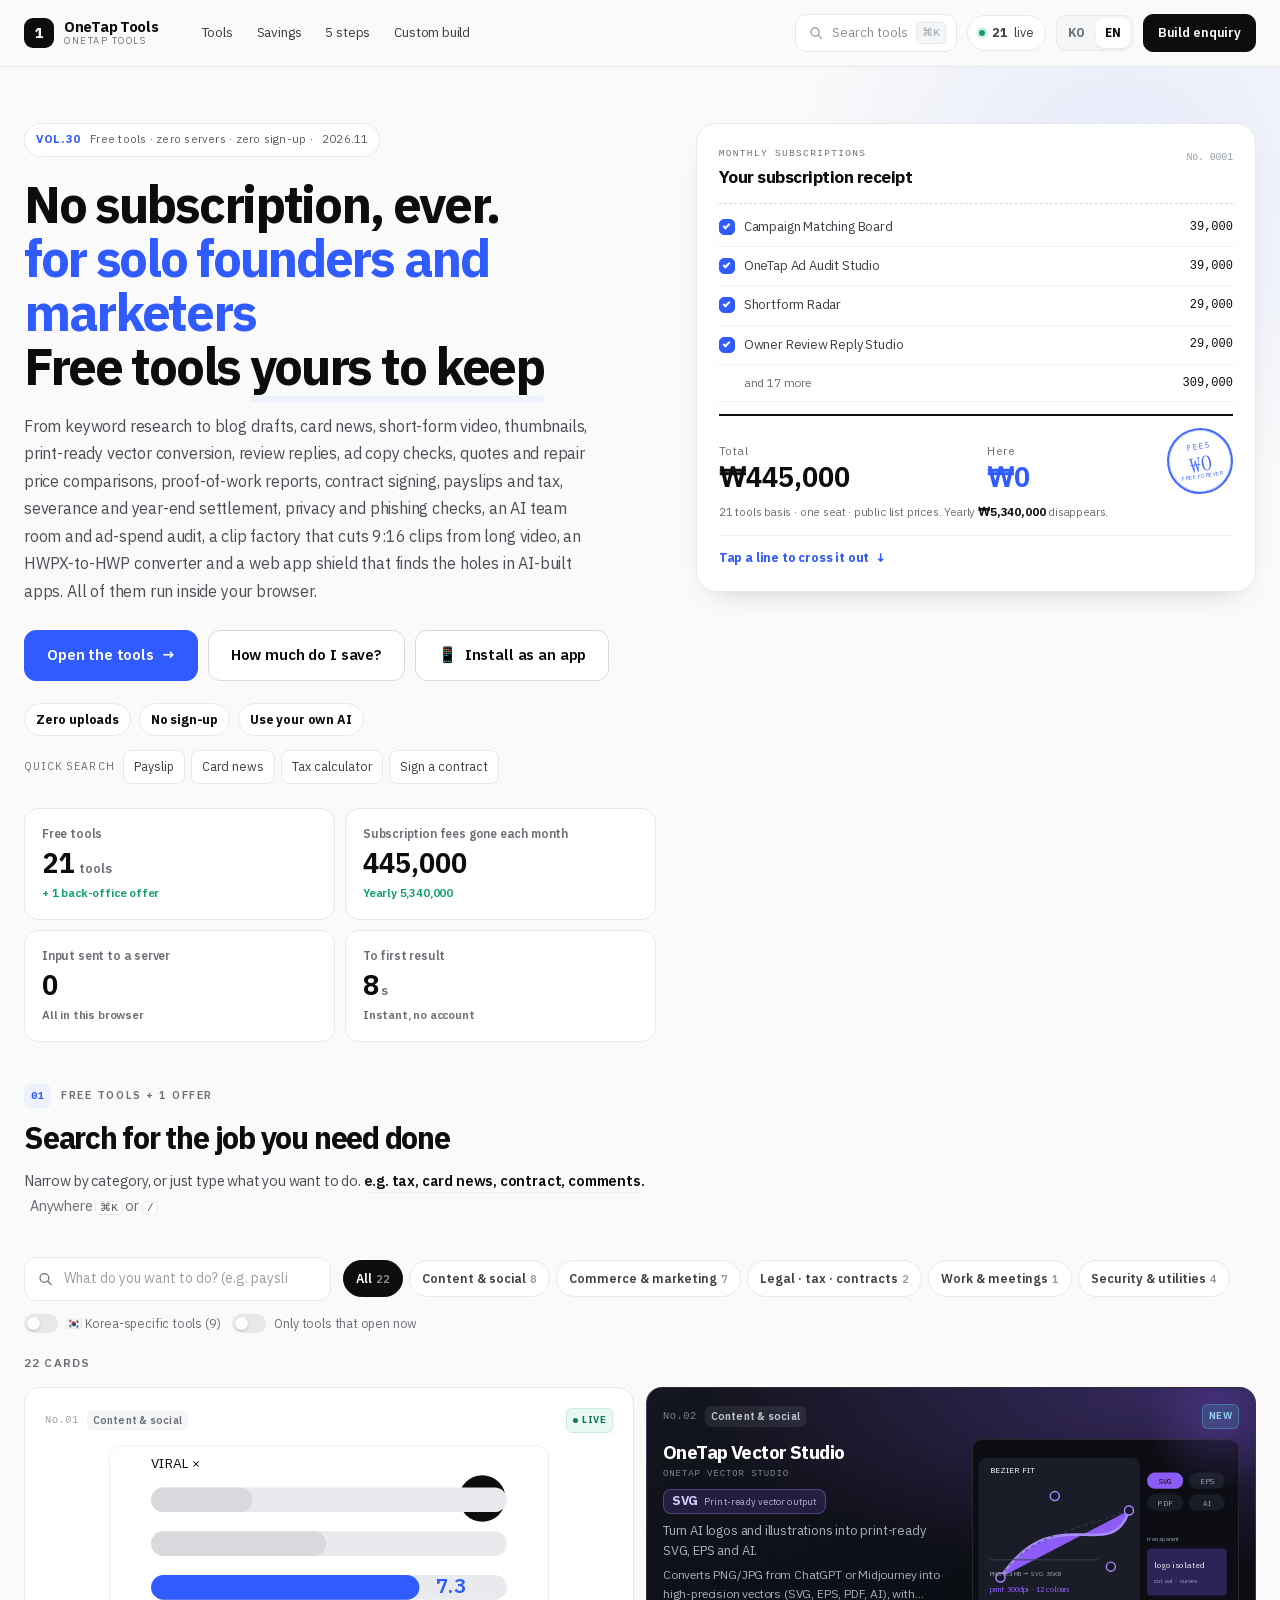
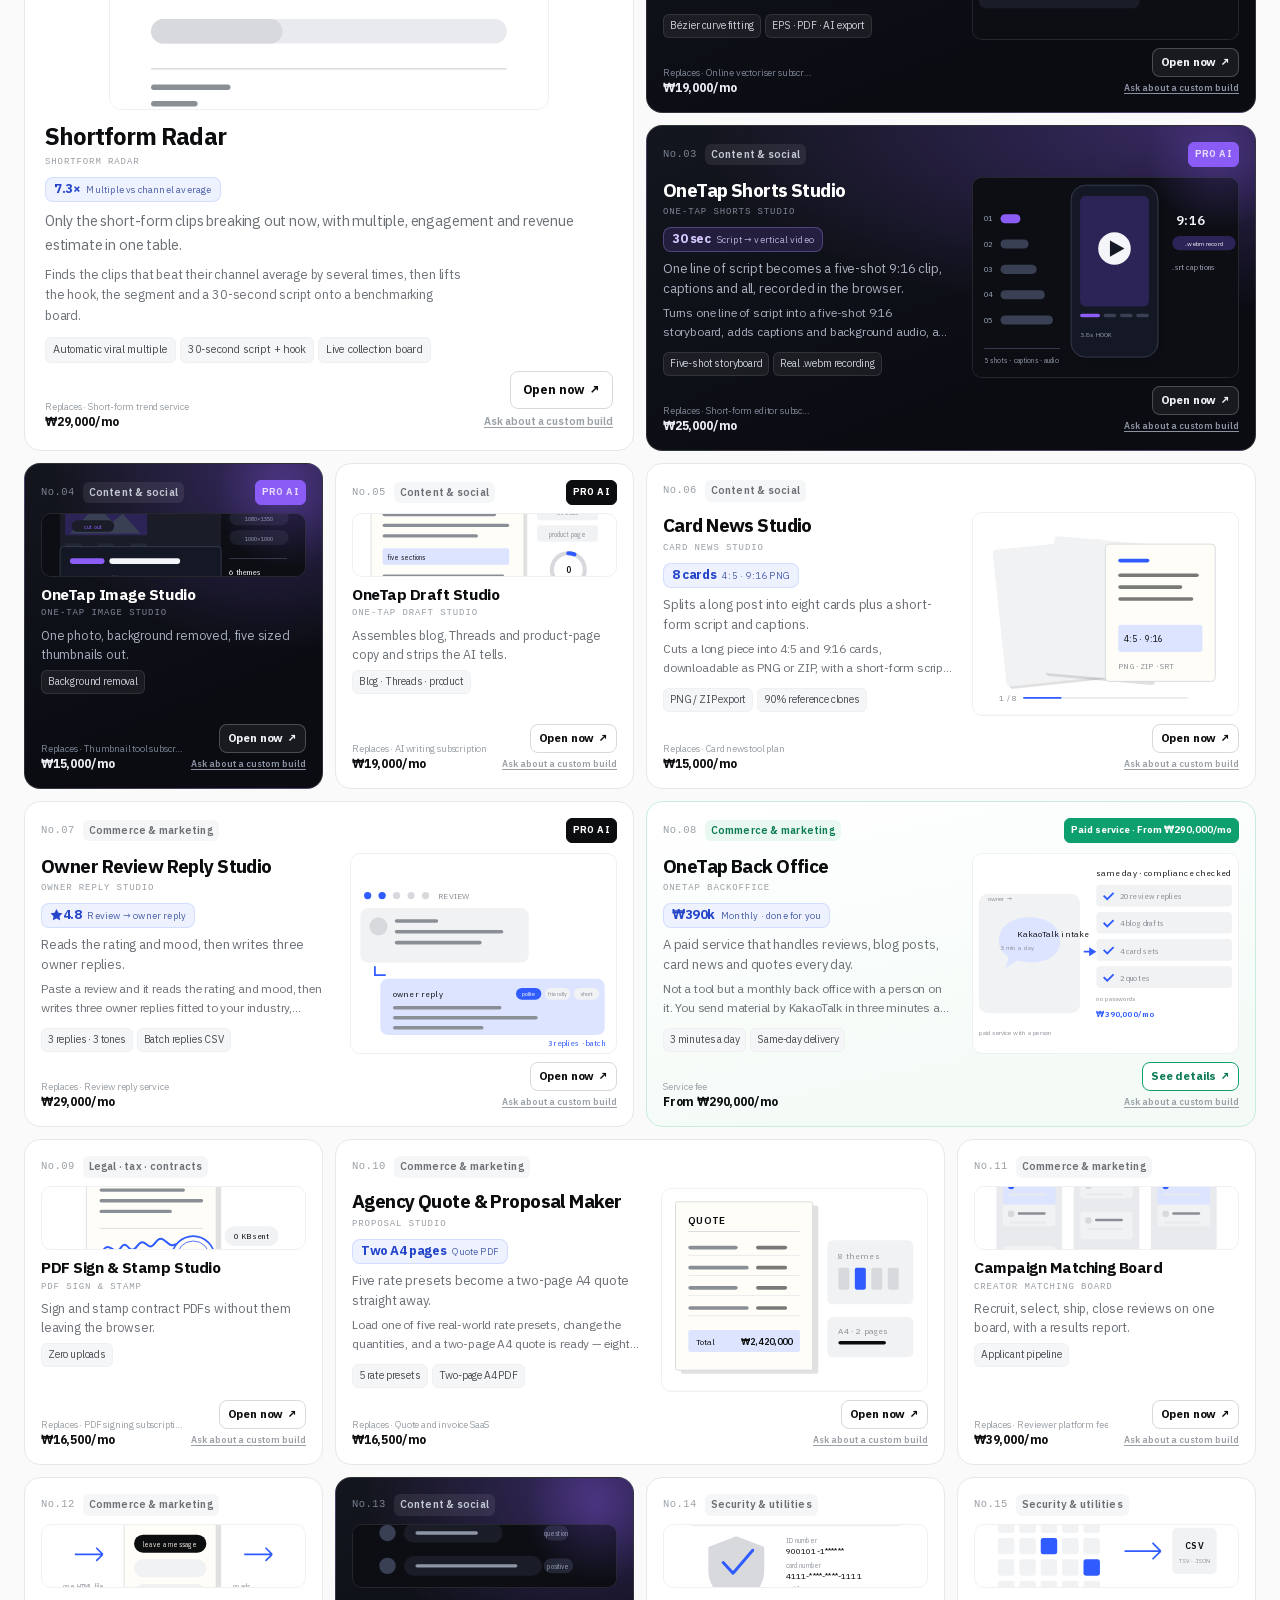
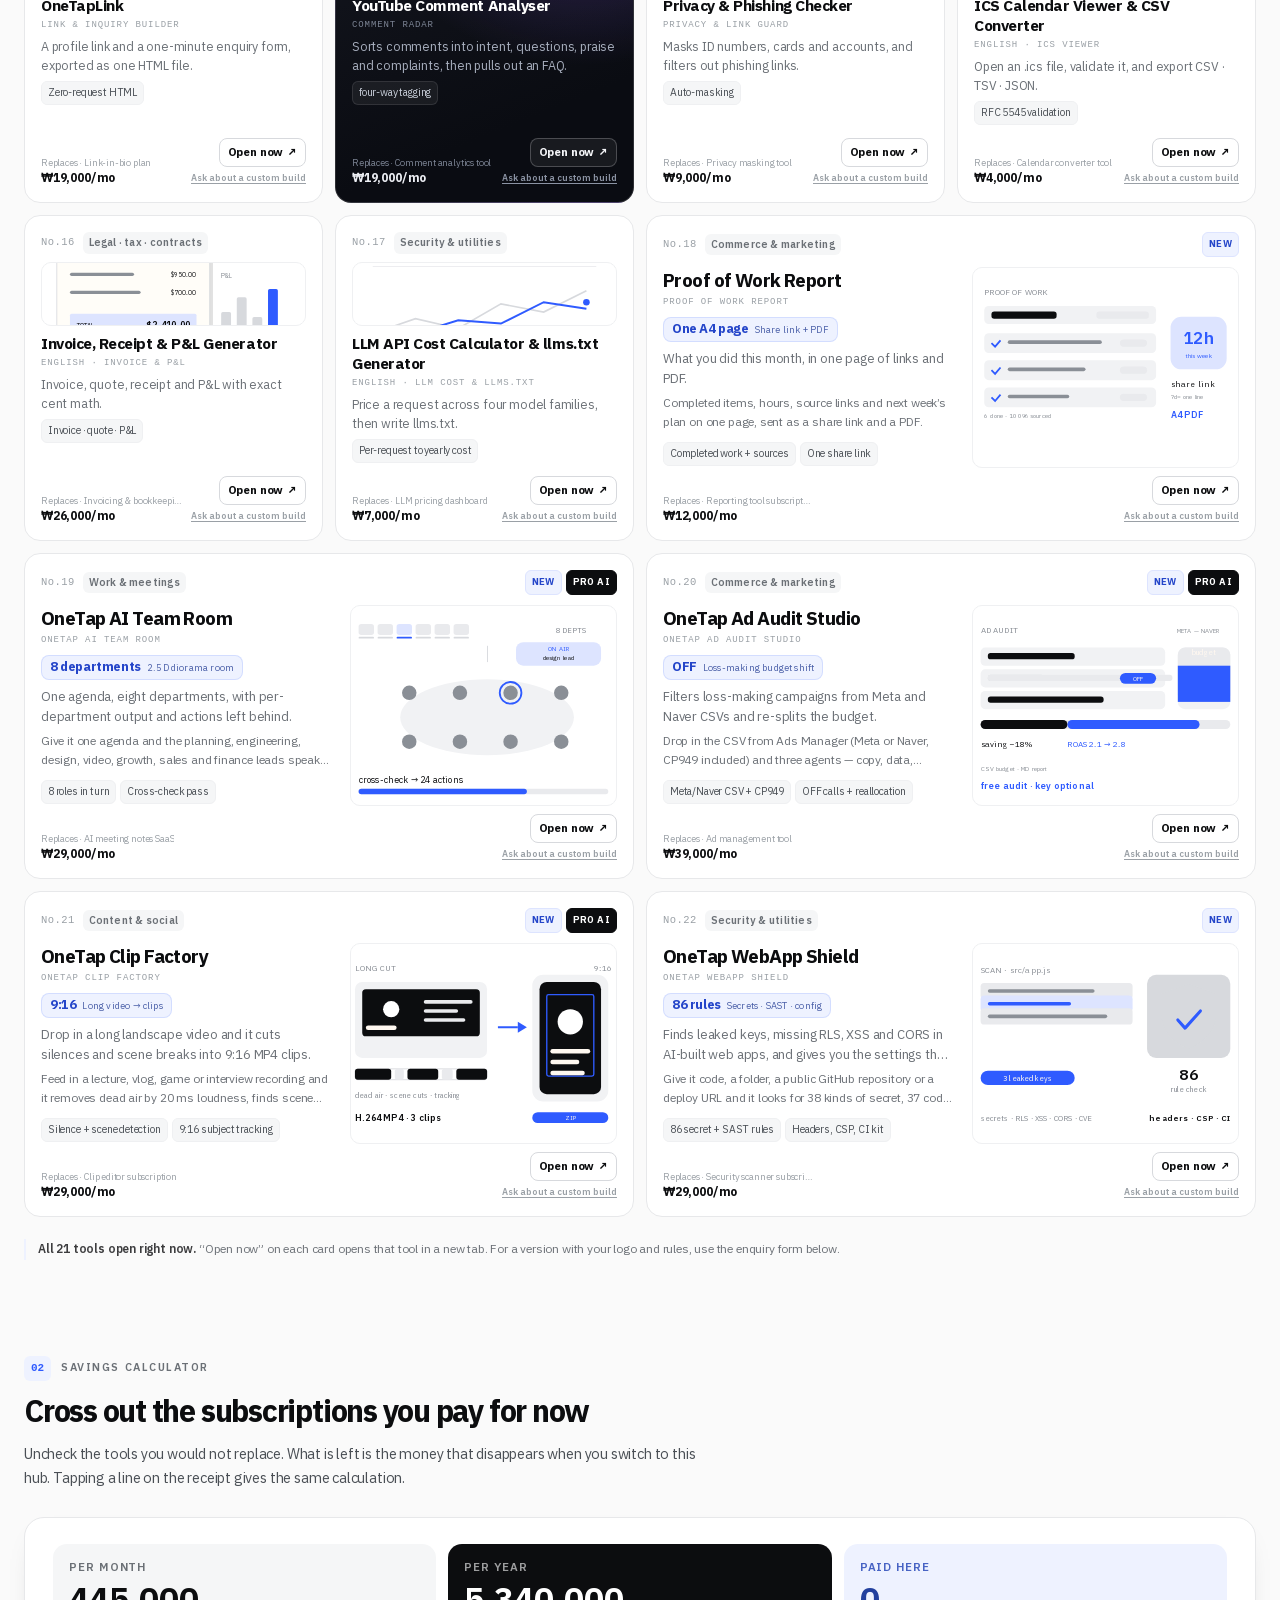
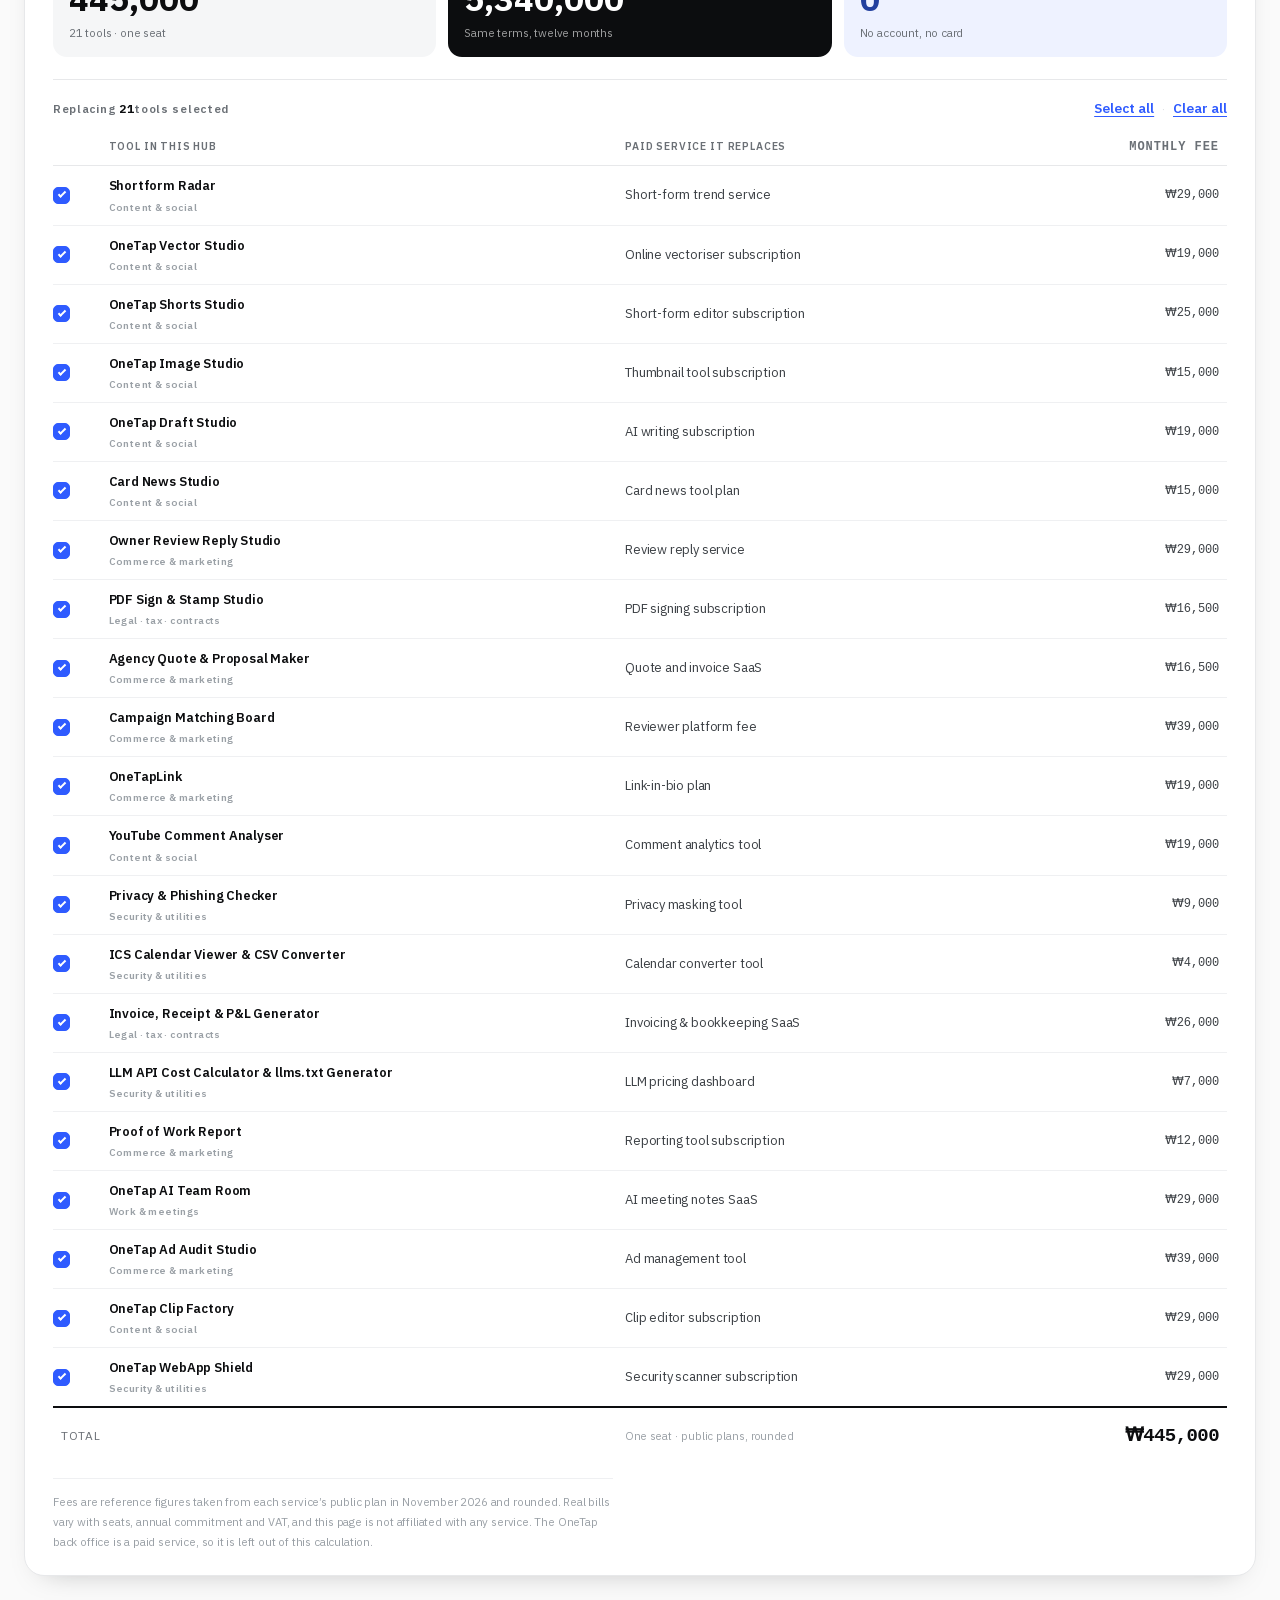
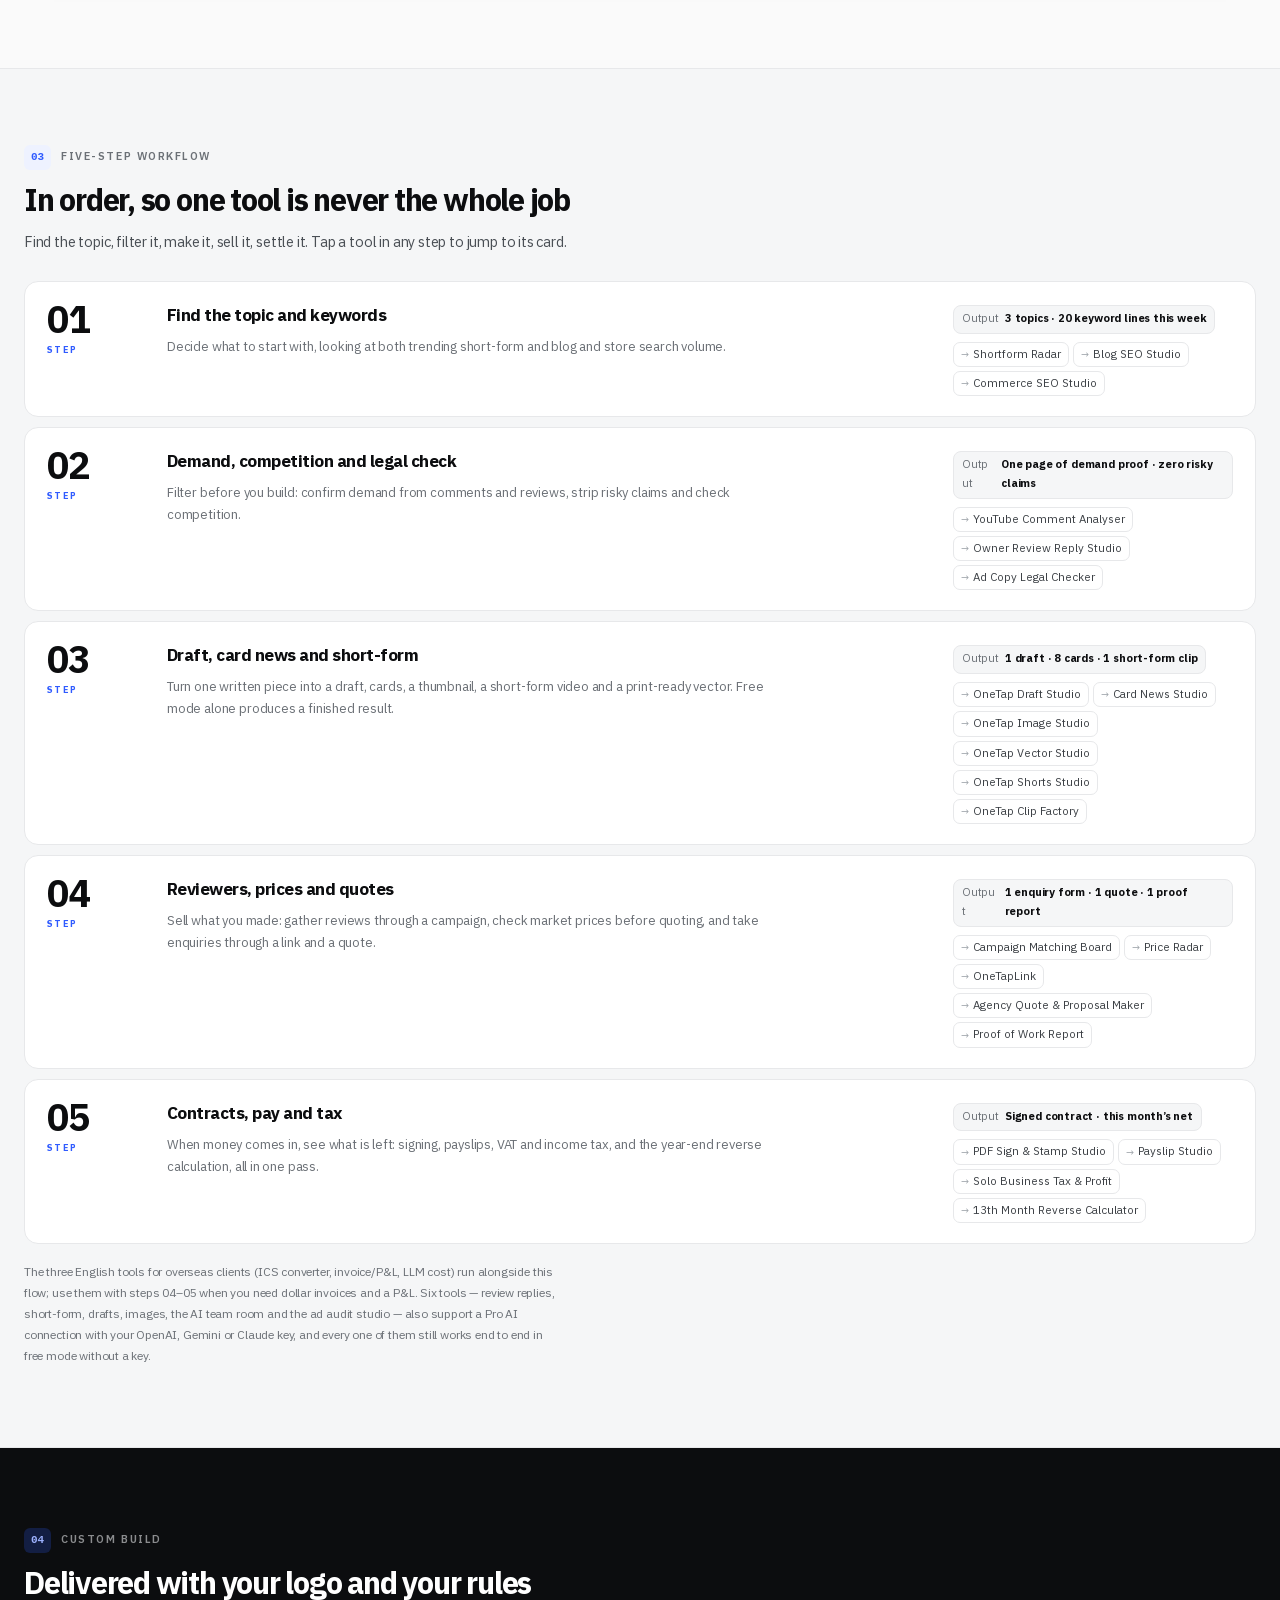
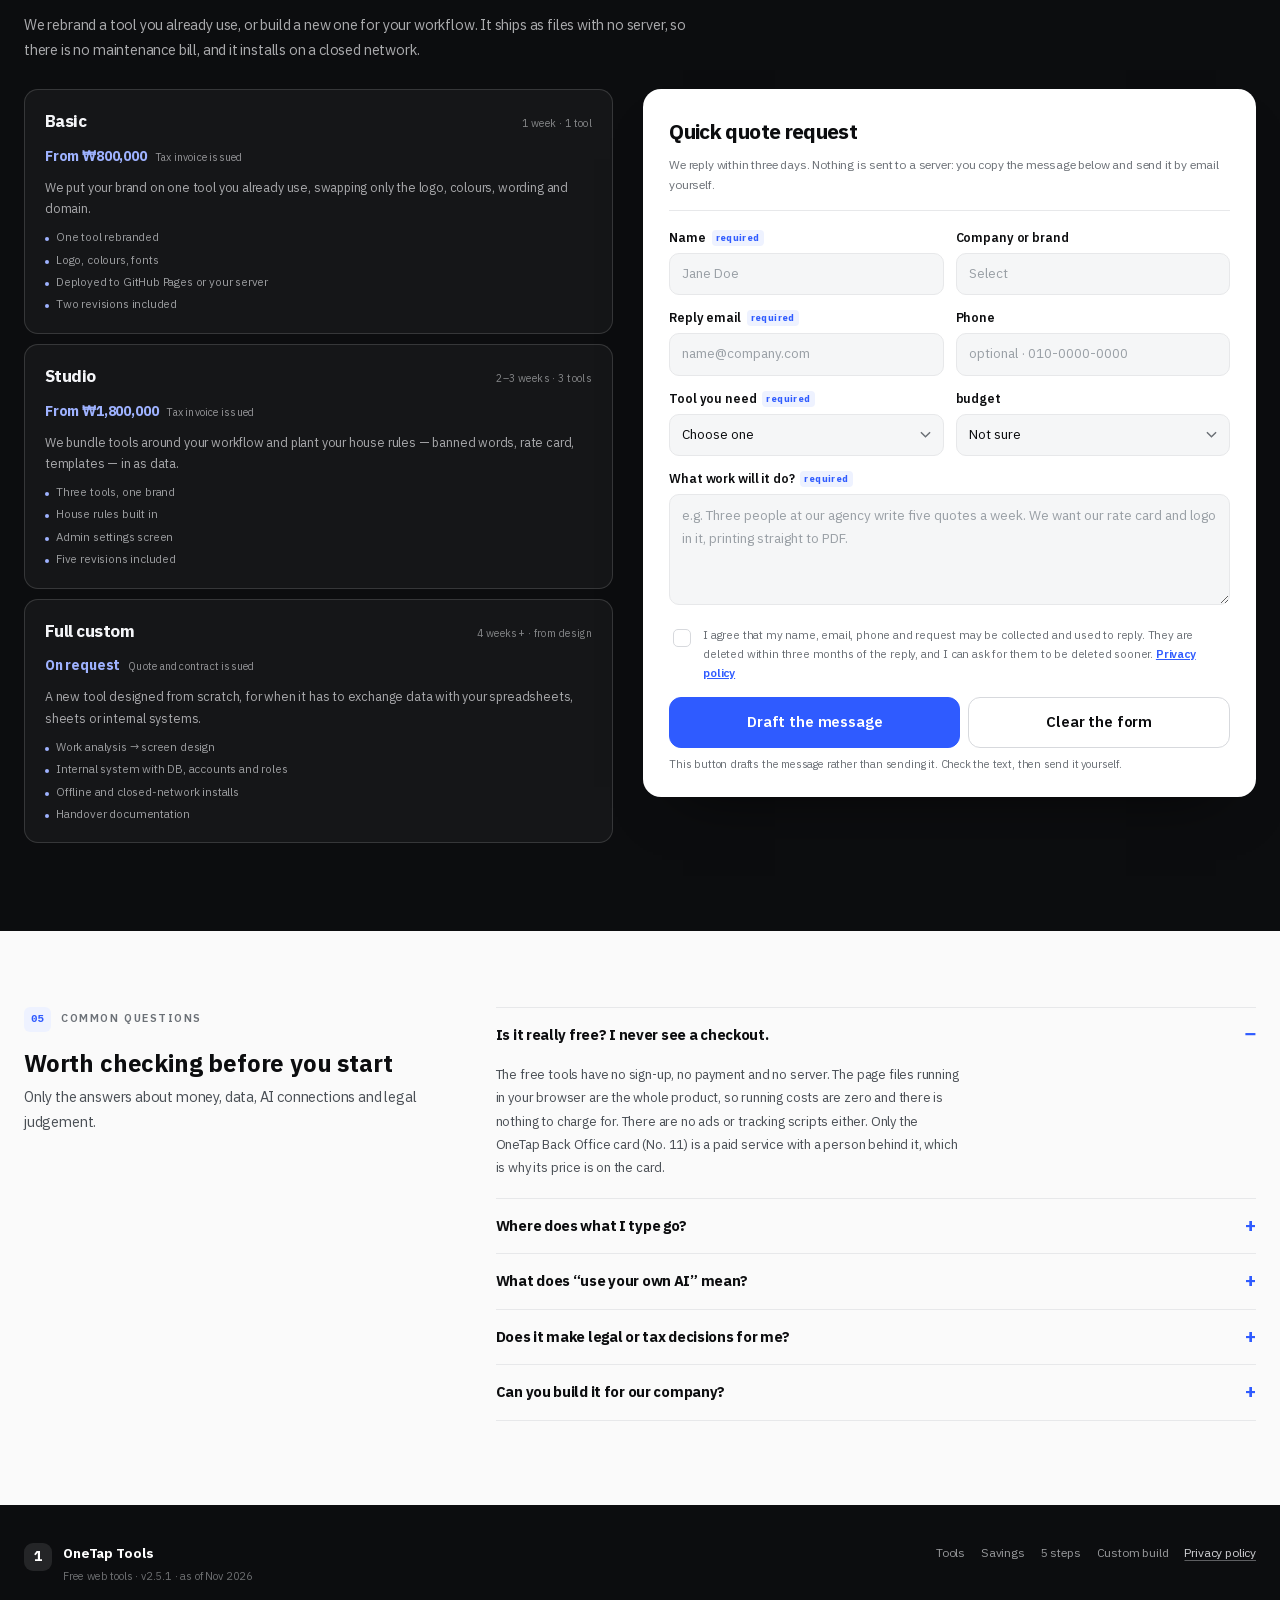
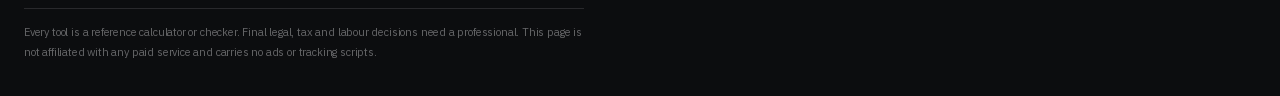
==== commit 4dd690e4: "feat: 영어 화면 글로벌 22장 분리 — 한국 전용 9종은 토글 (v2.5.1) - EN: 글로벌 22장만 기본 노출, 🇰🇷 한국 전용 도구 9종 스위치로 31장 전부 - KO" ====
--- a/index.html
+++ b/index.html
@@ -145,7 +145,7 @@
           <span class="kicker-vol">VOL.30</span>
           무료 도구 · 서버 0 · 가입 0 · <time datetime="2026-11-23">2026.11</time>
         </p>
-        <h1 id="hero-title">월 구독료 없이 평생 쓰는<br><em>1인 사업자·마케터</em><br><span data-en="Thirty free tools,">무료 도구</span> <span class="mark" data-en="yours to keep">30선</span></h1>
+        <h1 id="hero-title">월 구독료 없이 평생 쓰는<br><em>1인 사업자·마케터</em><br><span data-en="Free web tools,">무료 도구</span> <span class="mark" data-en="yours to keep">30선</span></h1>
         <p class="lead">
           키워드 발굴부터 블로그 원고, 카드뉴스, 숏폼 영상, 썸네일, 인쇄용 벡터 변환,
           리뷰 답글, 광고 문구 검수, 견적서와 수리 시세 비교, 작업 증빙 리포트, 계약서 서명,
@@ -251,6 +251,11 @@
           <button class="search-clear" id="search-clear" type="button" aria-label="검색어 지우기" hidden>×</button>
         </div>
         <div class="chips" id="filter-chips" role="group" aria-label="카테고리 필터"></div>
+        <label class="switch" id="korea-switch" hidden>
+          <input type="checkbox" id="korea-only">
+          <span class="switch-track" aria-hidden="true"><span class="switch-dot"></span></span>
+          <span class="switch-label">🇰🇷 한국 전용 도구 9종</span>
+        </label>
         <label class="switch">
           <input type="checkbox" id="live-only">
           <span class="switch-track" aria-hidden="true"><span class="switch-dot"></span></span>
@@ -261,7 +266,7 @@
       <p class="result-line" id="result-count" role="status" aria-live="polite">31장</p>
       <div class="bento" id="app-grid"></div>
       <p class="empty" id="empty-state" hidden>
-        검색어에 맞는 도구가 없습니다. <button type="button" class="link-btn" id="empty-reset">전체 31장 보기</button>
+        검색어에 맞는 도구가 없습니다. <button type="button" class="link-btn" id="empty-korea" hidden>한국 전용 도구 9종 보기</button> <button type="button" class="link-btn" id="empty-reset">전체 31장 보기</button>
       </p>
 
       <p class="tools-note">
@@ -491,7 +496,7 @@
       <span class="brand-mark" aria-hidden="true">1</span>
       <div>
         <strong>원탭 도구 허브 (OneTap Tools)</strong>
-        <p>무료 웹앱 30종 · <span id="foot-version">v2.5.0</span> · 2026.11 기준</p>
+        <p>무료 웹앱 30종 · <span id="foot-version">v2.5.1</span> · 2026.11 기준</p>
       </div>
     </div>
     <nav class="foot-nav" aria-label="바닥글">
